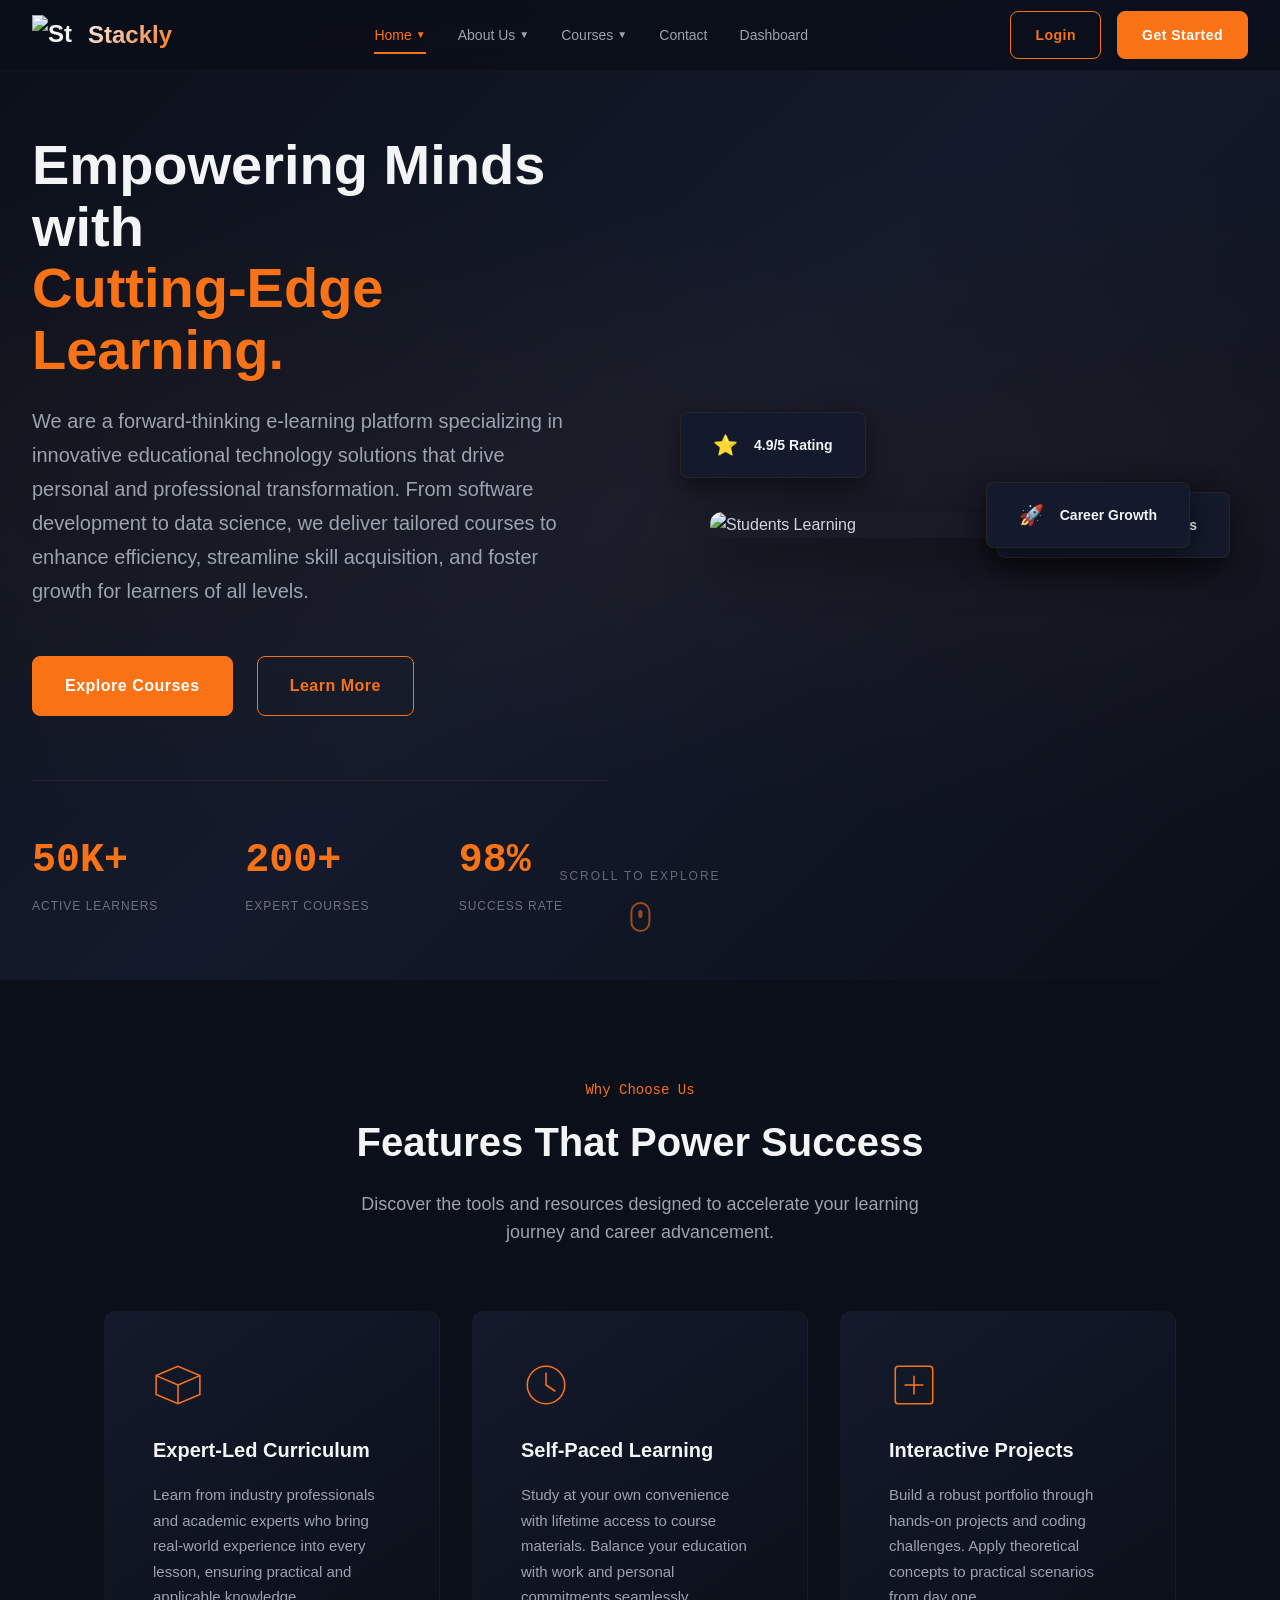
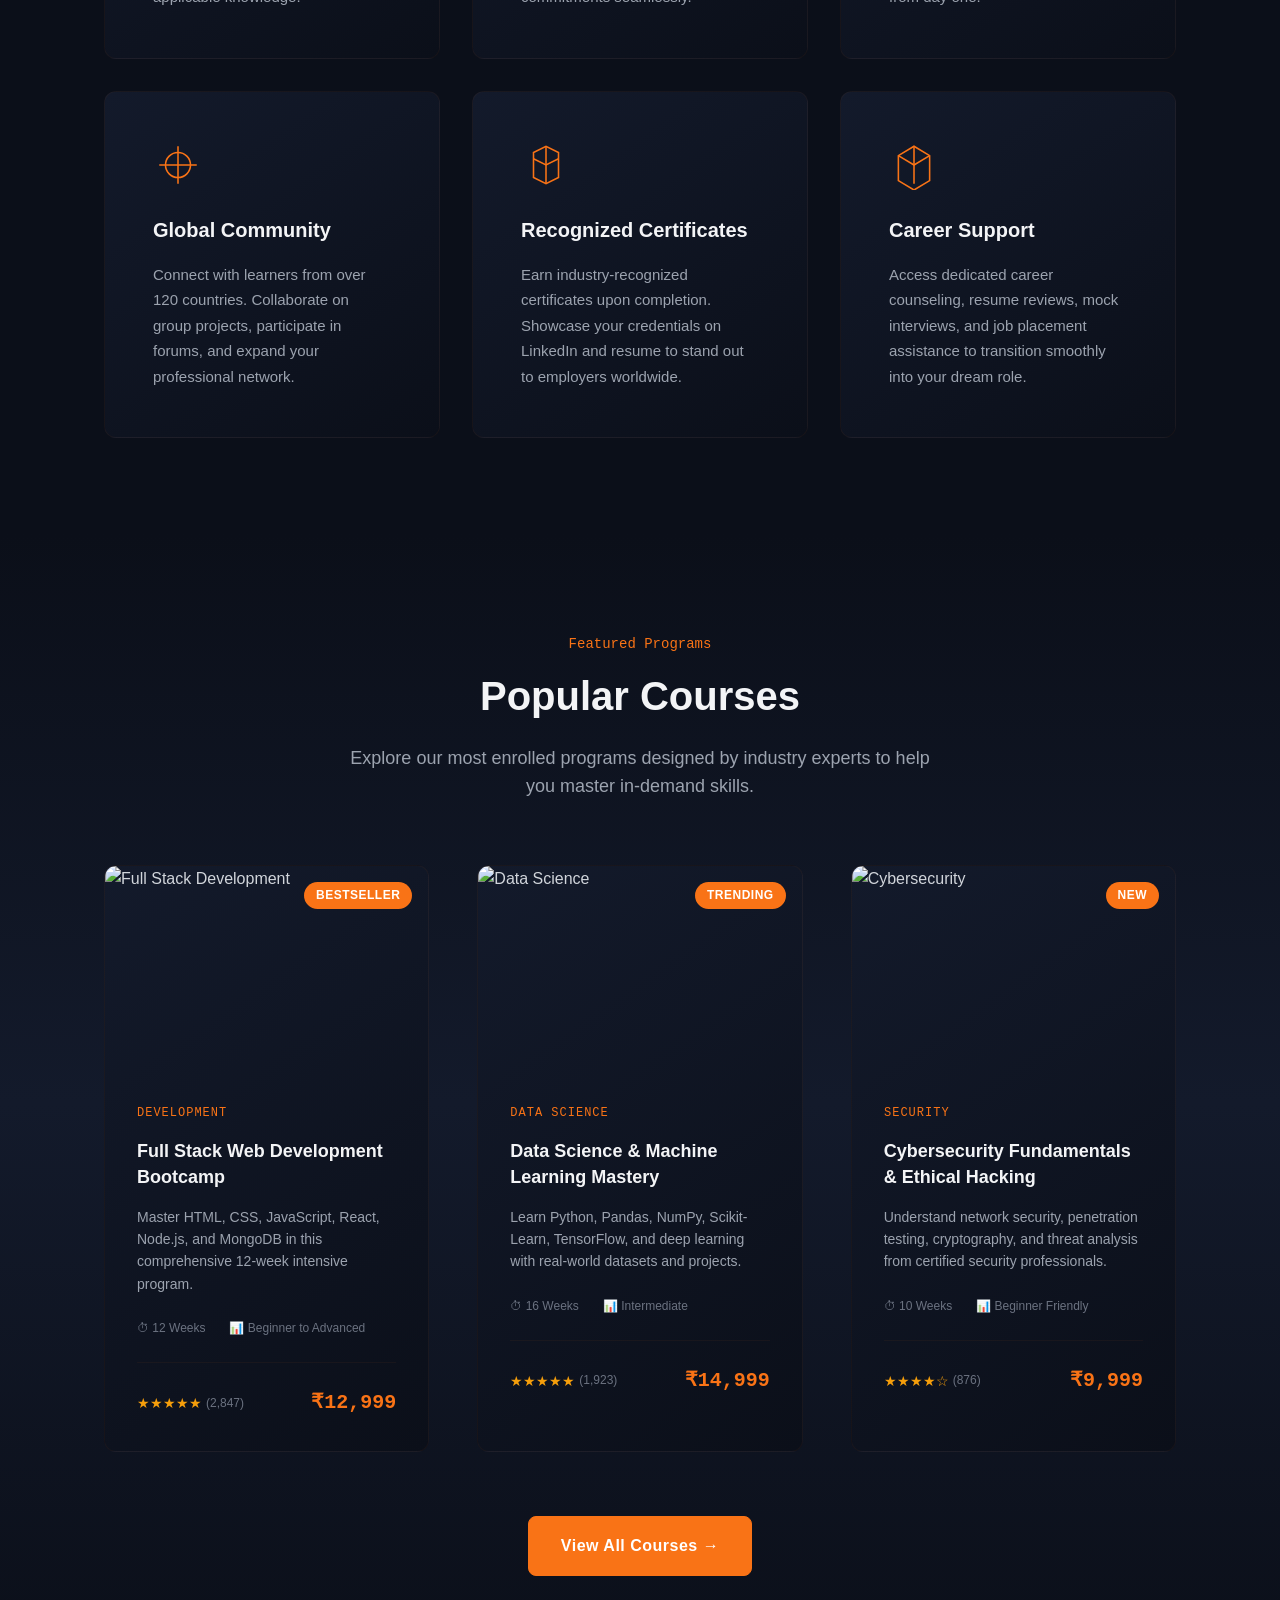
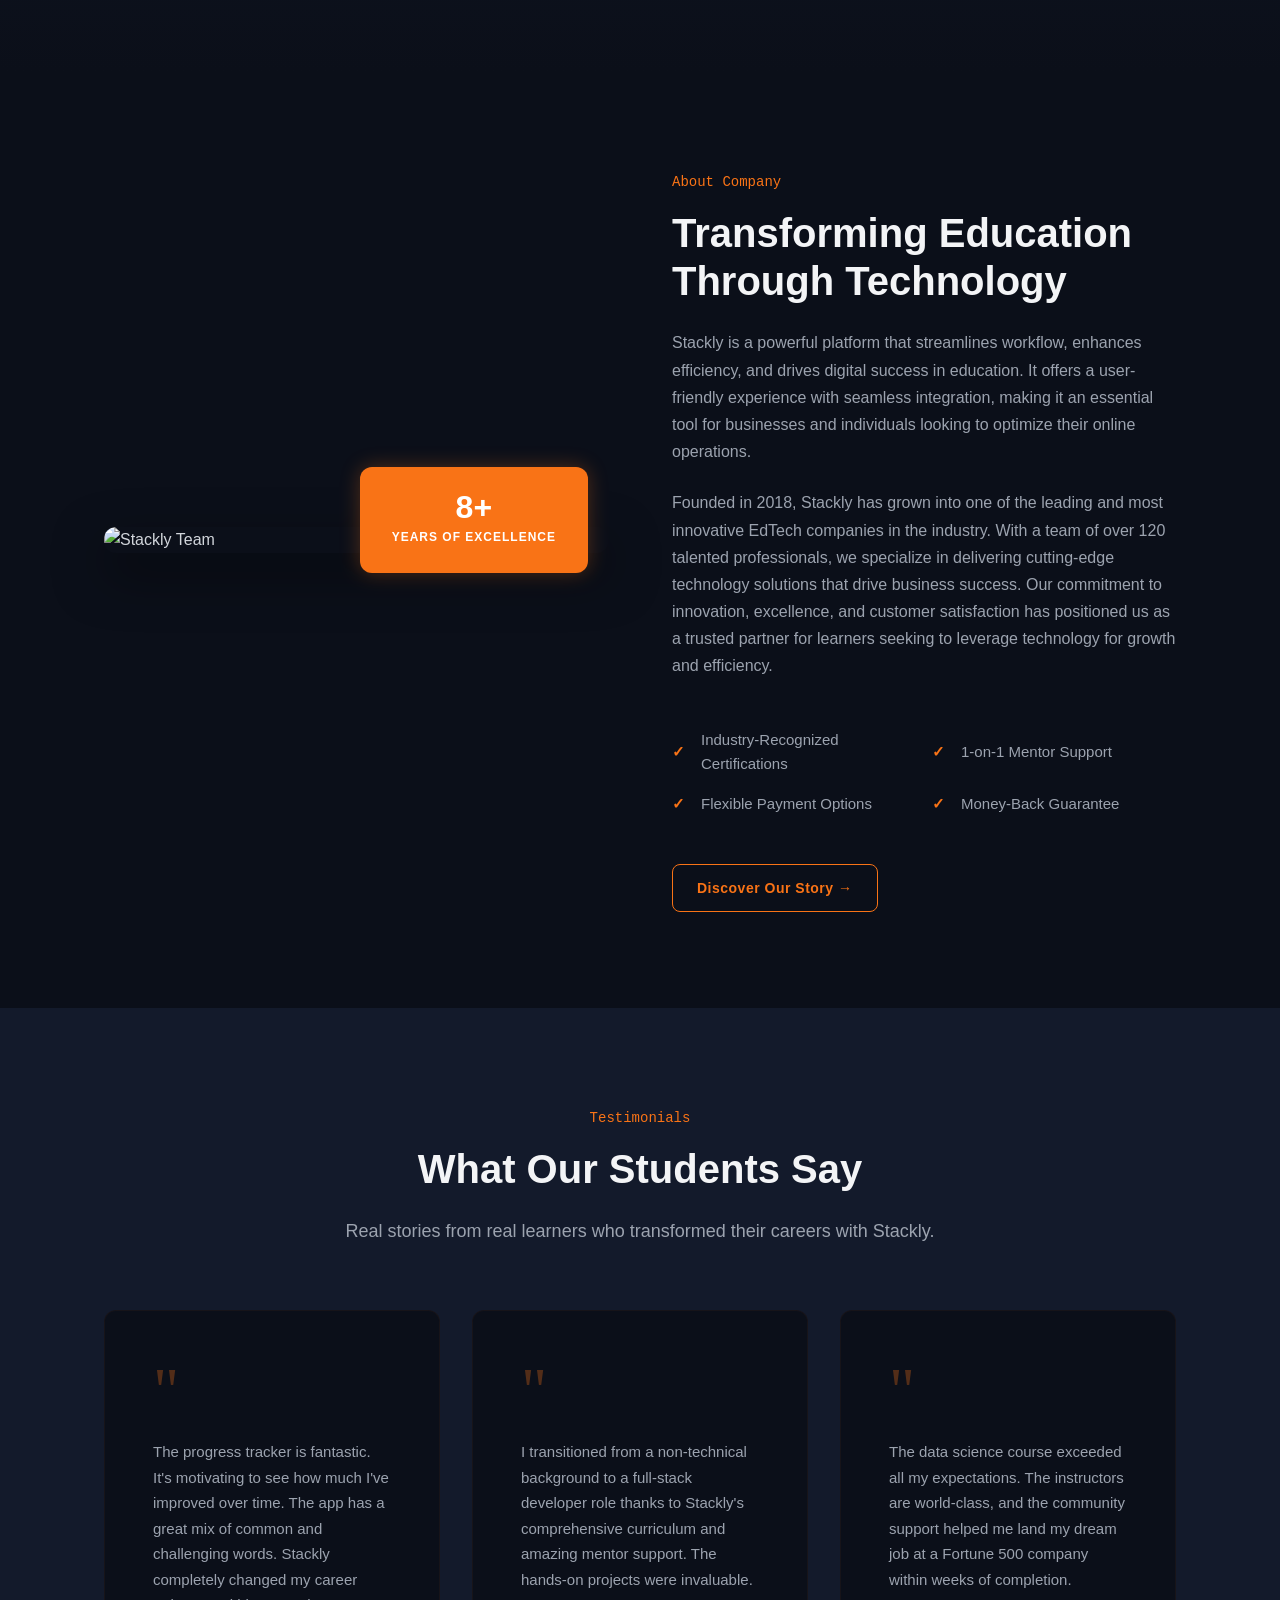
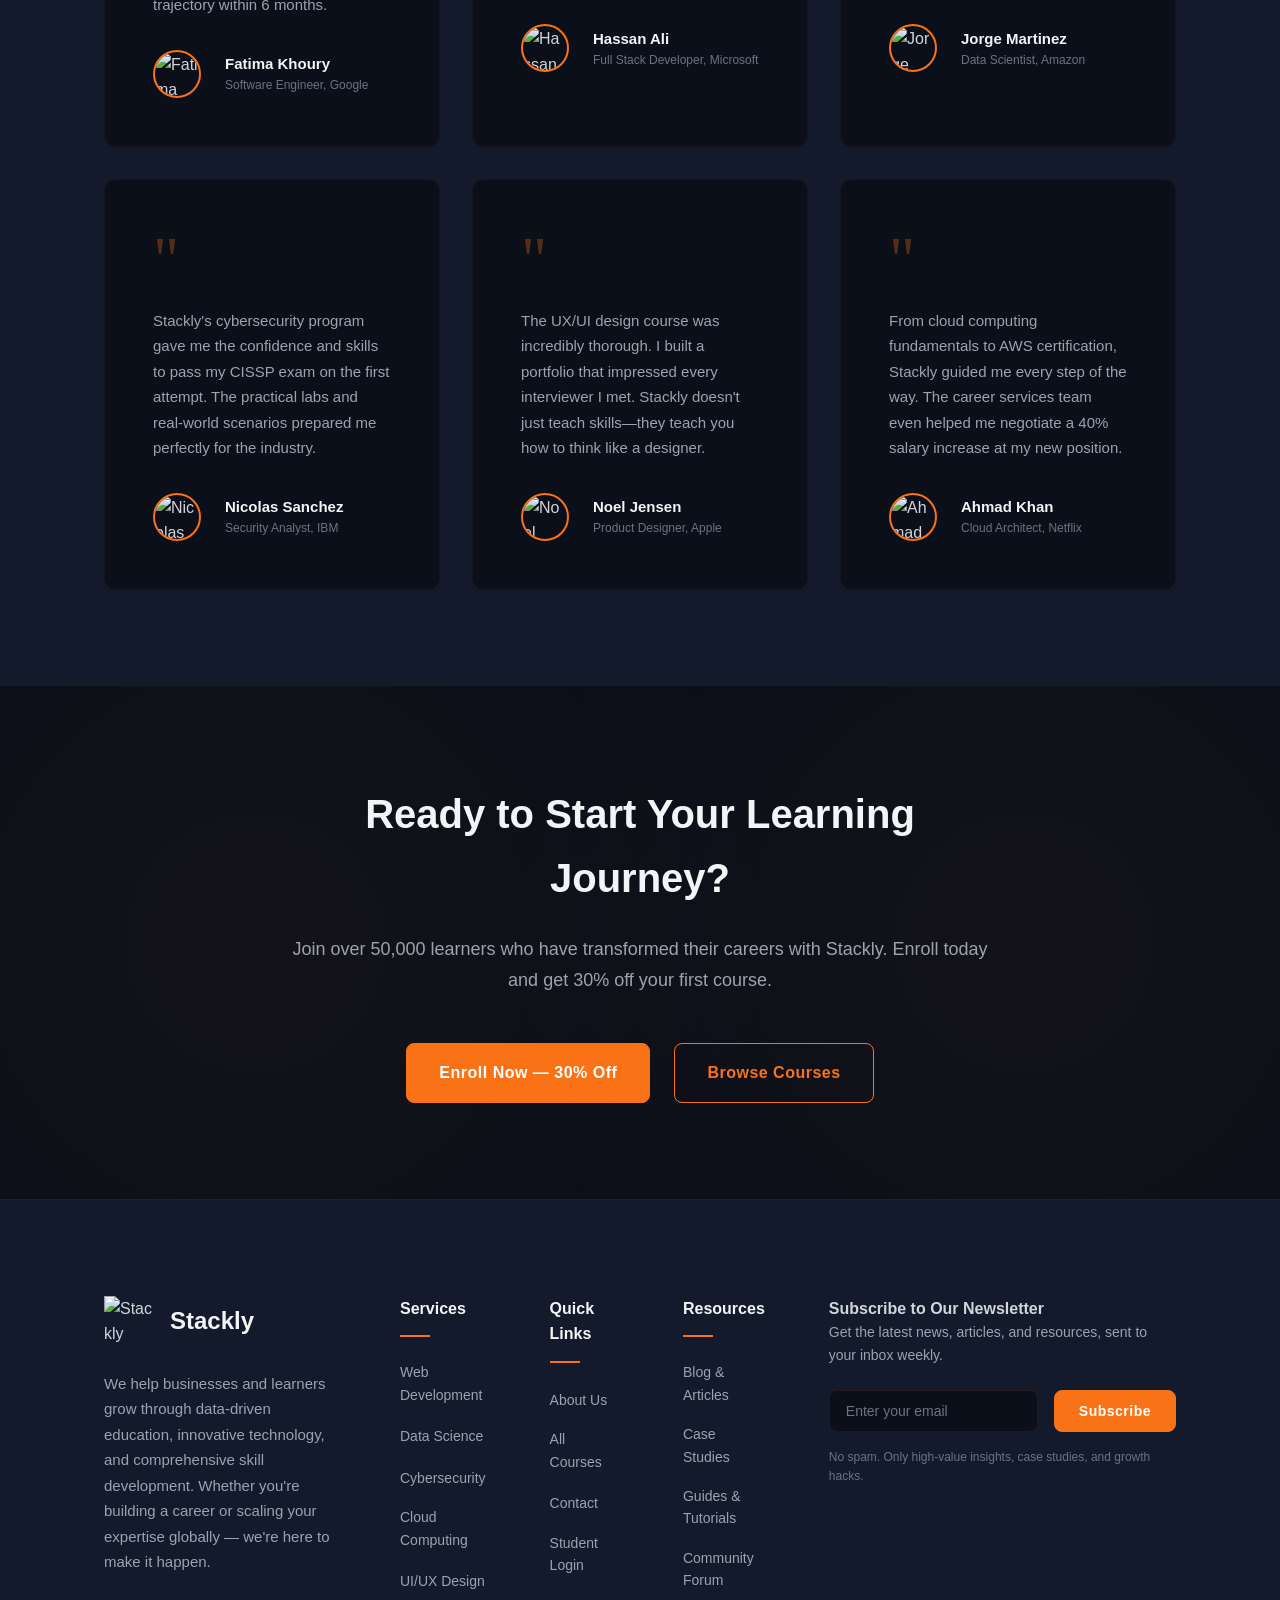
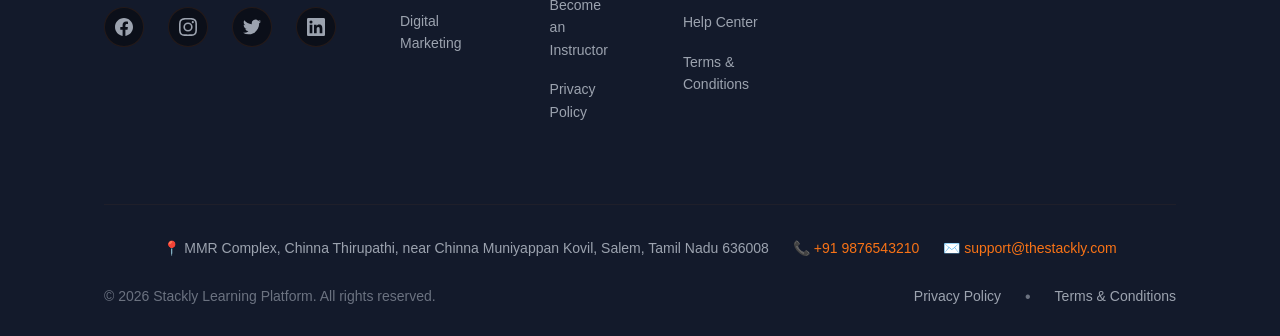
==== index.html @ 7b4e9d00 "Add files via upload" ====
<!DOCTYPE html>
<html lang="en">
<head>
    <meta charset="UTF-8">
    <meta name="viewport" content="width=device-width, initial-scale=1.0">
    <title>Stackly - Empowering Your Learning Journey</title>
    <link rel="stylesheet" href="style.css">
</head>
<body>
    <!-- Stage Loader -->
    <div id="stage-loader" class="stage-loader">
        <div class="loader-content">
            <img src="https://cdn-icons-png.flaticon.com/512/1005/1005141.png" alt="Stackly Logo" class="loader-logo" width="100">
            <div class="loader-spinner">
                <svg viewBox="0 0 100 100" class="spinner-svg">
                    <circle cx="50" cy="50" r="40" class="spinner-track"></circle>
                    <circle cx="50" cy="50" r="40" class="spinner-active"></circle>
                </svg>
            </div>
            <p class="loader-text">Initializing System Protocols...</p>
        </div>
    </div>

    <!-- Header / Navbar -->
    <header class="main-header">
        <nav class="navbar">
            <div class="nav-brand">
                <a href="index.html" class="logo-link">
                    <img src="https://cdn-icons-png.flaticon.com/512/1005/1005141.png" alt="Stackly" class="brand-logo" width="40" height="40">
                    <span class="brand-name">Stackly</span>
                </a>
            </div>
            
            <ul class="nav-menu">
                <li class="nav-item has-dropdown">
                    <a href="index.html" class="nav-link active">Home <span class="dropdown-indicator">▼</span></a>
                    <ul class="dropdown-menu">
                        <li><a href="index.html#hero">Hero Section</a></li>
                        <li><a href="index.html#features">Features</a></li>
                        <li><a href="index.html#courses">Popular Courses</a></li>
                        <li><a href="index.html#testimonials">Testimonials</a></li>
                    </ul>
                </li>
                <li class="nav-item has-dropdown">
                    <a href="about.html" class="nav-link">About Us <span class="dropdown-indicator">▼</span></a>
                    <ul class="dropdown-menu">
                        <li><a href="about.html#mission">Our Mission</a></li>
                        <li><a href="about.html#timeline">Growth Timeline</a></li>
                        <li><a href="about.html#team">Our Team</a></li>
                    </ul>
                </li>
                <li class="nav-item has-dropdown">
                    <a href="courses.html" class="nav-link">Courses <span class="dropdown-indicator">▼</span></a>
                    <ul class="dropdown-menu">
                        <li><a href="courses.html#catalog">All Courses</a></li>
                        <li><a href="courses.html#pricing">Pricing</a></li>
                        <li><a href="courses.html#categories">Categories</a></li>
                    </ul>
                </li>
                <li class="nav-item"><a href="contact.html" class="nav-link">Contact</a></li>
                <li class="nav-item"><a href="dashboard.html" class="nav-link">Dashboard</a></li>
            </ul>

            <div class="nav-actions">
                <a href="login.html" class="btn btn-outline">Login</a>
                <a href="signup.html" class="btn btn-primary">Get Started</a>
            </div>

            <button class="hamburger-btn" aria-label="Open Menu">
                <span class="hamburger-line"></span>
                <span class="hamburger-line"></span>
                <span class="hamburger-line"></span>
            </button>
        </nav>

        <!-- Mobile Menu Overlay -->
        <div class="mobile-menu-overlay">
            <div class="mobile-menu-header">
                <a href="index.html" class="mobile-logo-link">
                    <img src="https://cdn-icons-png.flaticon.com/512/1005/1005141.png" alt="Stackly" width="40">
                    <span>Stackly</span>
                </a>
                <button class="mobile-close-btn" aria-label="Close Menu">✕</button>
            </div>
            <div class="mobile-menu-content">
                <ul class="mobile-nav-list">
                    <li><a href="index.html">Home</a></li>
                    <li><a href="about.html">About Us</a></li>
                    <li><a href="courses.html">Courses</a></li>
                    <li><a href="contact.html">Contact</a></li>
                    <li><a href="dashboard.html">Dashboard</a></li>
                    <li><a href="login.html">Login</a></li>
                    <li><a href="signup.html" class="btn btn-primary mobile-cta">Get Started Now →</a></li>
                </ul>
                <div class="mobile-contact-info">
                    <h4>Contact Info</h4>
                    <p><a href="tel:+919876543210">📞 +91 9876543210</a></p>
                    <p>📧 support@thestackly.com</p>
                    <p>📍 Stackly, Salem</p>
                </div>
            </div>
        </div>
    </header>

    <!-- Hero Section -->
    <section id="hero" class="hero-section">
        <div class="hero-bg-layer layer-1"></div>
        <div class="hero-bg-layer layer-2"></div>
        <div class="hero-particles" id="hero-particles"></div>
        
        <div class="hero-content">
            <div class="hero-text">
                <h1 class="hero-title">
                    <span class="title-line">Empowering Minds with</span>
                    <span class="title-line accent">Cutting-Edge Learning.</span>
                </h1>
                <p class="hero-description">
                    We are a forward-thinking e-learning platform specializing in innovative educational technology solutions that drive personal and professional transformation. From software development to data science, we deliver tailored courses to enhance efficiency, streamline skill acquisition, and foster growth for learners of all levels.
                </p>
                <div class="hero-cta-group">
                    <a href="courses.html" class="btn btn-primary btn-large">Explore Courses</a>
                    <a href="about.html" class="btn btn-outline btn-large">Learn More</a>
                </div>
                <div class="hero-stats">
                    <div class="stat-item">
                        <span class="stat-number">50K+</span>
                        <span class="stat-label">Active Learners</span>
                    </div>
                    <div class="stat-item">
                        <span class="stat-number">200+</span>
                        <span class="stat-label">Expert Courses</span>
                    </div>
                    <div class="stat-item">
                        <span class="stat-number">98%</span>
                        <span class="stat-label">Success Rate</span>
                    </div>
                </div>
            </div>
            <div class="hero-visual">
                <div class="hero-image-container" id="hero-tilt">
                    <img src="https://images.unsplash.com/photo-1522202176988-66273c2fd55f?ixlib=rb-4.0.3&auto=format&fit=crop&w=800&q=80" alt="Students Learning" class="hero-main-image" loading="lazy">
                    <div class="floating-card card-1">
                        <span class="card-icon">🎓</span>
                        <span class="card-text">Certified Programs</span>
                    </div>
                    <div class="floating-card card-2">
                        <span class="card-icon">⭐</span>
                        <span class="card-text">4.9/5 Rating</span>
                    </div>
                    <div class="floating-card card-3">
                        <span class="card-icon">🚀</span>
                        <span class="card-text">Career Growth</span>
                    </div>
                </div>
            </div>
        </div>
        <div class="hero-scroll-indicator">
            <span class="scroll-text">Scroll to explore</span>
            <div class="scroll-arrow"></div>
        </div>
    </section>

    <!-- Features Section -->
    <section id="features" class="features-section section-reveal">
        <div class="container">
            <div class="section-header">
                <span class="section-tag">Why Choose Us</span>
                <h2 class="section-title">Features That Power Success</h2>
                <p class="section-subtitle">Discover the tools and resources designed to accelerate your learning journey and career advancement.</p>
            </div>
            
            <div class="features-grid">
                <div class="feature-card" data-tilt>
                    <div class="feature-icon">
                        <svg viewBox="0 0 64 64" fill="none" stroke="currentColor" stroke-width="2">
                            <path d="M32 8L4 20v24l28 12 28-12V20L32 8z"/>
                            <path d="M32 32v24"/>
                            <path d="M32 32L4 20"/>
                            <path d="M32 32l28-12"/>
                        </svg>
                    </div>
                    <h3 class="feature-title">Expert-Led Curriculum</h3>
                    <p class="feature-desc">Learn from industry professionals and academic experts who bring real-world experience into every lesson, ensuring practical and applicable knowledge.</p>
                </div>
                
                <div class="feature-card" data-tilt>
                    <div class="feature-icon">
                        <svg viewBox="0 0 64 64" fill="none" stroke="currentColor" stroke-width="2">
                            <circle cx="32" cy="32" r="24"/>
                            <path d="M32 16v16l12 8"/>
                        </svg>
                    </div>
                    <h3 class="feature-title">Self-Paced Learning</h3>
                    <p class="feature-desc">Study at your own convenience with lifetime access to course materials. Balance your education with work and personal commitments seamlessly.</p>
                </div>
                
                <div class="feature-card" data-tilt>
                    <div class="feature-icon">
                        <svg viewBox="0 0 64 64" fill="none" stroke="currentColor" stroke-width="2">
                            <rect x="8" y="8" width="48" height="48" rx="4"/>
                            <path d="M20 32h24"/>
                            <path d="M32 20v24"/>
                        </svg>
                    </div>
                    <h3 class="feature-title">Interactive Projects</h3>
                    <p class="feature-desc">Build a robust portfolio through hands-on projects and coding challenges. Apply theoretical concepts to practical scenarios from day one.</p>
                </div>
                
                <div class="feature-card" data-tilt>
                    <div class="feature-icon">
                        <svg viewBox="0 0 64 64" fill="none" stroke="currentColor" stroke-width="2">
                            <path d="M32 8v48M8 32h48"/>
                            <circle cx="32" cy="32" r="16"/>
                        </svg>
                    </div>
                    <h3 class="feature-title">Global Community</h3>
                    <p class="feature-desc">Connect with learners from over 120 countries. Collaborate on group projects, participate in forums, and expand your professional network.</p>
                </div>
                
                <div class="feature-card" data-tilt>
                    <div class="feature-icon">
                        <svg viewBox="0 0 64 64" fill="none" stroke="currentColor" stroke-width="2">
                            <path d="M16 48V16l16-8 16 8v32l-16 8z"/>
                            <path d="M32 8v48"/>
                            <path d="M16 24l16 8 16-8"/>
                        </svg>
                    </div>
                    <h3 class="feature-title">Recognized Certificates</h3>
                    <p class="feature-desc">Earn industry-recognized certificates upon completion. Showcase your credentials on LinkedIn and resume to stand out to employers worldwide.</p>
                </div>
                
                <div class="feature-card" data-tilt>
                    <div class="feature-icon">
                        <svg viewBox="0 0 64 64" fill="none" stroke="currentColor" stroke-width="2">
                            <path d="M12 52V20l20-12 20 12v32l-20 12z"/>
                            <path d="M32 8v48"/>
                            <path d="M12 20l20 12 20-12"/>
                        </svg>
                    </div>
                    <h3 class="feature-title">Career Support</h3>
                    <p class="feature-desc">Access dedicated career counseling, resume reviews, mock interviews, and job placement assistance to transition smoothly into your dream role.</p>
                </div>
            </div>
        </div>
    </section>

    <!-- Popular Courses Section -->
    <section id="courses" class="courses-preview-section section-reveal">
        <div class="container">
            <div class="section-header">
                <span class="section-tag">Featured Programs</span>
                <h2 class="section-title">Popular Courses</h2>
                <p class="section-subtitle">Explore our most enrolled programs designed by industry experts to help you master in-demand skills.</p>
            </div>
            
            <div class="courses-preview-grid">
                <article class="course-preview-card">
                    <div class="course-image-wrap">
                        <img src="https://images.unsplash.com/photo-1461749280684-dccba630e2f6?ixlib=rb-4.0.3&auto=format&fit=crop&w=600&q=80" alt="Full Stack Development" class="course-thumb" loading="lazy">
                        <span class="course-badge">Bestseller</span>
                    </div>
                    <div class="course-content">
                        <span class="course-category">Development</span>
                        <h3 class="course-title">Full Stack Web Development Bootcamp</h3>
                        <p class="course-desc">Master HTML, CSS, JavaScript, React, Node.js, and MongoDB in this comprehensive 12-week intensive program.</p>
                        <div class="course-meta">
                            <span class="course-duration">⏱ 12 Weeks</span>
                            <span class="course-level">📊 Beginner to Advanced</span>
                        </div>
                        <div class="course-footer">
                            <div class="course-rating">
                                <span class="stars">★★★★★</span>
                                <span class="rating-count">(2,847)</span>
                            </div>
                            <span class="course-price">₹12,999</span>
                        </div>
                    </div>
                </article>
                
                <article class="course-preview-card">
                    <div class="course-image-wrap">
                        <img src="https://images.unsplash.com/photo-1551288049-bebda4e38f71?ixlib=rb-4.0.3&auto=format&fit=crop&w=600&q=80" alt="Data Science" class="course-thumb" loading="lazy">
                        <span class="course-badge">Trending</span>
                    </div>
                    <div class="course-content">
                        <span class="course-category">Data Science</span>
                        <h3 class="course-title">Data Science & Machine Learning Mastery</h3>
                        <p class="course-desc">Learn Python, Pandas, NumPy, Scikit-Learn, TensorFlow, and deep learning with real-world datasets and projects.</p>
                        <div class="course-meta">
                            <span class="course-duration">⏱ 16 Weeks</span>
                            <span class="course-level">📊 Intermediate</span>
                        </div>
                        <div class="course-footer">
                            <div class="course-rating">
                                <span class="stars">★★★★★</span>
                                <span class="rating-count">(1,923)</span>
                            </div>
                            <span class="course-price">₹14,999</span>
                        </div>
                    </div>
                </article>
                
                <article class="course-preview-card">
                    <div class="course-image-wrap">
                        <img src="https://images.unsplash.com/photo-1550751827-4bd374c3f58b?ixlib=rb-4.0.3&auto=format&fit=crop&w=600&q=80" alt="Cybersecurity" class="course-thumb" loading="lazy">
                        <span class="course-badge">New</span>
                    </div>
                    <div class="course-content">
                        <span class="course-category">Security</span>
                        <h3 class="course-title">Cybersecurity Fundamentals & Ethical Hacking</h3>
                        <p class="course-desc">Understand network security, penetration testing, cryptography, and threat analysis from certified security professionals.</p>
                        <div class="course-meta">
                            <span class="course-duration">⏱ 10 Weeks</span>
                            <span class="course-level">📊 Beginner Friendly</span>
                        </div>
                        <div class="course-footer">
                            <div class="course-rating">
                                <span class="stars">★★★★☆</span>
                                <span class="rating-count">(876)</span>
                            </div>
                            <span class="course-price">₹9,999</span>
                        </div>
                    </div>
                </article>
            </div>
            
            <div class="section-cta">
                <a href="courses.html" class="btn btn-primary btn-large">View All Courses →</a>
            </div>
        </div>
    </section>

    <!-- About Preview Section -->
    <section id="about-preview" class="about-preview-section section-reveal">
        <div class="container">
            <div class="about-preview-grid">
                <div class="about-preview-image">
                    <img src="https://images.unsplash.com/photo-1522071820081-009f0129c71c?ixlib=rb-4.0.3&auto=format&fit=crop&w=800&q=80" alt="Stackly Team" class="about-img" loading="lazy">
                    <div class="experience-badge">
                        <span class="exp-number">8+</span>
                        <span class="exp-text">Years of Excellence</span>
                    </div>
                </div>
                <div class="about-preview-content">
                    <span class="section-tag">About Company</span>
                    <h2 class="section-title">Transforming Education Through Technology</h2>
                    <p class="about-text">
                        Stackly is a powerful platform that streamlines workflow, enhances efficiency, and drives digital success in education. It offers a user-friendly experience with seamless integration, making it an essential tool for businesses and individuals looking to optimize their online operations.
                    </p>
                    <p class="about-text">
                        Founded in 2018, Stackly has grown into one of the leading and most innovative EdTech companies in the industry. With a team of over 120 talented professionals, we specialize in delivering cutting-edge technology solutions that drive business success. Our commitment to innovation, excellence, and customer satisfaction has positioned us as a trusted partner for learners seeking to leverage technology for growth and efficiency.
                    </p>
                    <div class="about-highlights">
                        <div class="highlight-item">
                            <span class="highlight-icon">✓</span>
                            <span>Industry-Recognized Certifications</span>
                        </div>
                        <div class="highlight-item">
                            <span class="highlight-icon">✓</span>
                            <span>1-on-1 Mentor Support</span>
                        </div>
                        <div class="highlight-item">
                            <span class="highlight-icon">✓</span>
                            <span>Flexible Payment Options</span>
                        </div>
                        <div class="highlight-item">
                            <span class="highlight-icon">✓</span>
                            <span>Money-Back Guarantee</span>
                        </div>
                    </div>
                    <a href="about.html" class="btn btn-outline">Discover Our Story →</a>
                </div>
            </div>
        </div>
    </section>

    <!-- Testimonials Section -->
    <section id="testimonials" class="testimonials-section section-reveal">
        <div class="container">
            <div class="section-header">
                <span class="section-tag">Testimonials</span>
                <h2 class="section-title">What Our Students Say</h2>
                <p class="section-subtitle">Real stories from real learners who transformed their careers with Stackly.</p>
            </div>
            
            <div class="testimonials-grid">
                <article class="testimonial-card">
                    <div class="testimonial-quote">"</div>
                    <p class="testimonial-text">The progress tracker is fantastic. It's motivating to see how much I've improved over time. The app has a great mix of common and challenging words. Stackly completely changed my career trajectory within 6 months.</p>
                    <div class="testimonial-author">
                        <img src="https://images.unsplash.com/photo-1494790108377-be9c29b29330?ixlib=rb-4.0.3&auto=format&fit=crop&w=100&q=80" alt="Fatima Khoury" class="author-avatar" loading="lazy">
                        <div class="author-info">
                            <h4 class="author-name">Fatima Khoury</h4>
                            <span class="author-role">Software Engineer, Google</span>
                        </div>
                    </div>
                </article>
                
                <article class="testimonial-card">
                    <div class="testimonial-quote">"</div>
                    <p class="testimonial-text">I transitioned from a non-technical background to a full-stack developer role thanks to Stackly's comprehensive curriculum and amazing mentor support. The hands-on projects were invaluable.</p>
                    <div class="testimonial-author">
                        <img src="https://images.unsplash.com/photo-1507003211169-0a1dd7228f2d?ixlib=rb-4.0.3&auto=format&fit=crop&w=100&q=80" alt="Hassan Ali" class="author-avatar" loading="lazy">
                        <div class="author-info">
                            <h4 class="author-name">Hassan Ali</h4>
                            <span class="author-role">Full Stack Developer, Microsoft</span>
                        </div>
                    </div>
                </article>
                
                <article class="testimonial-card">
                    <div class="testimonial-quote">"</div>
                    <p class="testimonial-text">The data science course exceeded all my expectations. The instructors are world-class, and the community support helped me land my dream job at a Fortune 500 company within weeks of completion.</p>
                    <div class="testimonial-author">
                        <img src="https://images.unsplash.com/photo-1500648767791-00dcc994a43e?ixlib=rb-4.0.3&auto=format&fit=crop&w=100&q=80" alt="Jorge Martinez" class="author-avatar" loading="lazy">
                        <div class="author-info">
                            <h4 class="author-name">Jorge Martinez</h4>
                            <span class="author-role">Data Scientist, Amazon</span>
                        </div>
                    </div>
                </article>
                
                <article class="testimonial-card">
                    <div class="testimonial-quote">"</div>
                    <p class="testimonial-text">Stackly's cybersecurity program gave me the confidence and skills to pass my CISSP exam on the first attempt. The practical labs and real-world scenarios prepared me perfectly for the industry.</p>
                    <div class="testimonial-author">
                        <img src="https://images.unsplash.com/photo-1438761681033-6461ffad8d80?ixlib=rb-4.0.3&auto=format&fit=crop&w=100&q=80" alt="Nicolas Sanchez" class="author-avatar" loading="lazy">
                        <div class="author-info">
                            <h4 class="author-name">Nicolas Sanchez</h4>
                            <span class="author-role">Security Analyst, IBM</span>
                        </div>
                    </div>
                </article>
                
                <article class="testimonial-card">
                    <div class="testimonial-quote">"</div>
                    <p class="testimonial-text">The UX/UI design course was incredibly thorough. I built a portfolio that impressed every interviewer I met. Stackly doesn't just teach skills—they teach you how to think like a designer.</p>
                    <div class="testimonial-author">
                        <img src="https://images.unsplash.com/photo-1472099645785-5658abf4ff4e?ixlib=rb-4.0.3&auto=format&fit=crop&w=100&q=80" alt="Noel Jensen" class="author-avatar" loading="lazy">
                        <div class="author-info">
                            <h4 class="author-name">Noel Jensen</h4>
                            <span class="author-role">Product Designer, Apple</span>
                        </div>
                    </div>
                </article>
                
                <article class="testimonial-card">
                    <div class="testimonial-quote">"</div>
                    <p class="testimonial-text">From cloud computing fundamentals to AWS certification, Stackly guided me every step of the way. The career services team even helped me negotiate a 40% salary increase at my new position.</p>
                    <div class="testimonial-author">
                        <img src="https://images.unsplash.com/photo-1506794778202-cad84cf45f1d?ixlib=rb-4.0.3&auto=format&fit=crop&w=100&q=80" alt="Ahmad Khan" class="author-avatar" loading="lazy">
                        <div class="author-info">
                            <h4 class="author-name">Ahmad Khan</h4>
                            <span class="author-role">Cloud Architect, Netflix</span>
                        </div>
                    </div>
                </article>
            </div>
        </div>
    </section>

    <!-- CTA Section -->
    <section class="cta-section section-reveal">
        <div class="cta-bg-pattern"></div>
        <div class="container">
            <div class="cta-content">
                <h2 class="cta-title">Ready to Start Your Learning Journey?</h2>
                <p class="cta-desc">Join over 50,000 learners who have transformed their careers with Stackly. Enroll today and get 30% off your first course.</p>
                <div class="cta-buttons">
                    <a href="signup.html" class="btn btn-primary btn-large">Enroll Now — 30% Off</a>
                    <a href="courses.html" class="btn btn-outline btn-large">Browse Courses</a>
                </div>
            </div>
        </div>
    </section>

    <!-- Footer -->
    <footer class="main-footer">
        <div class="container">
            <div class="footer-grid">
                <div class="footer-brand">
                    <a href="index.html" class="footer-logo-link">
                        <img src="https://cdn-icons-png.flaticon.com/512/1005/1005141.png" alt="Stackly" width="50" class="footer-logo">
                        <span class="footer-brand-name">Stackly</span>
                    </a>
                    <p class="footer-desc">We help businesses and learners grow through data-driven education, innovative technology, and comprehensive skill development. Whether you're building a career or scaling your expertise globally — we're here to make it happen.</p>
                    <div class="footer-social">
                        <a href="https://facebook.com/stackly" class="social-icon" aria-label="Facebook">
                            <svg viewBox="0 0 24 24" fill="currentColor"><path d="M24 12.073c0-6.627-5.373-12-12-12s-12 5.373-12 12c0 5.99 4.388 10.954 10.125 11.854v-8.385H7.078v-3.47h3.047V9.43c0-3.007 1.792-4.669 4.533-4.669 1.312 0 2.686.235 2.686.235v2.953H15.83c-1.491 0-1.956.925-1.956 1.874v2.25h3.328l-.532 3.47h-2.796v8.385C19.612 23.027 24 18.062 24 12.073z"/></svg>
                        </a>
                        <a href="https://instagram.com/stackly" class="social-icon" aria-label="Instagram">
                            <svg viewBox="0 0 24 24" fill="currentColor"><path d="M12 2.163c3.204 0 3.584.012 4.85.07 3.252.148 4.771 1.691 4.919 4.919.058 1.265.069 1.645.069 4.849 0 3.205-.012 3.584-.069 4.849-.149 3.225-1.664 4.771-4.919 4.919-1.266.058-1.644.07-4.85.07-3.204 0-3.584-.012-4.849-.07-3.26-.149-4.771-1.699-4.919-4.92-.058-1.265-.07-1.644-.07-4.849 0-3.204.013-3.583.07-4.849.149-3.227 1.664-4.771 4.919-4.919 1.266-.057 1.645-.069 4.849-.069zM12 0C8.741 0 8.333.014 7.053.072 2.695.272.273 2.69.073 7.052.014 8.333 0 8.741 0 12c0 3.259.014 3.668.072 4.948.2 4.358 2.618 6.78 6.98 6.98C8.333 23.986 8.741 24 12 24c3.259 0 3.668-.014 4.948-.072 4.354-.2 6.782-2.618 6.979-6.98.059-1.28.073-1.689.073-4.948 0-3.259-.014-3.667-.072-4.947-.196-4.354-2.617-6.78-6.979-6.98C15.668.014 15.259 0 12 0zm0 5.838a6.162 6.162 0 100 12.324 6.162 6.162 0 000-12.324zM12 16a4 4 0 110-8 4 4 0 010 8zm6.406-11.845a1.44 1.44 0 100 2.881 1.44 1.44 0 000-2.881z"/></svg>
                        </a>
                        <a href="https://twitter.com/stackly" class="social-icon" aria-label="Twitter">
                            <svg viewBox="0 0 24 24" fill="currentColor"><path d="M23.953 4.57a10 10 0 01-2.825.775 4.958 4.958 0 002.163-2.723c-.951.555-2.005.959-3.127 1.184a4.92 4.92 0 00-8.384 4.482C7.69 8.095 4.067 6.13 1.64 3.162a4.822 4.822 0 00-.666 2.475c0 1.71.87 3.213 2.188 4.096a4.904 4.904 0 01-2.228-.616v.06a4.923 4.923 0 003.946 4.827 4.996 4.996 0 01-2.212.085 4.936 4.936 0 004.604 3.417 9.867 9.867 0 01-6.102 2.105c-.39 0-.779-.023-1.17-.067a13.995 13.995 0 007.557 2.209c9.053 0 13.998-7.496 13.998-13.985 0-.21 0-.42-.015-.63A9.935 9.935 0 0024 4.59z"/></svg>
                        </a>
                        <a href="https://linkedin.com/company/stackly" class="social-icon" aria-label="LinkedIn">
                            <svg viewBox="0 0 24 24" fill="currentColor"><path d="M20.447 20.452h-3.554v-5.569c0-1.328-.027-3.037-1.852-3.037-1.853 0-2.136 1.445-2.136 2.939v5.667H9.351V9h3.414v1.561h.046c.477-.9 1.637-1.85 3.37-1.85 3.601 0 4.267 2.37 4.267 5.455v6.286zM5.337 7.433a2.062 2.062 0 01-2.063-2.065 2.064 2.064 0 112.063 2.065zm1.782 13.019H3.555V9h3.564v11.452zM22.225 0H1.771C.792 0 0 .774 0 1.729v20.542C0 23.227.792 24 1.771 24h20.451C23.2 24 24 23.227 24 22.271V1.729C24 .774 23.2 0 22.222 0h.003z"/></svg>
                        </a>
                    </div>
                </div>
                
                <div class="footer-links-col">
                    <h4 class="footer-col-title">Services</h4>
                    <ul class="footer-links">
                        <li><a href="courses.html">Web Development</a></li>
                        <li><a href="courses.html">Data Science</a></li>
                        <li><a href="courses.html">Cybersecurity</a></li>
                        <li><a href="courses.html">Cloud Computing</a></li>
                        <li><a href="courses.html">UI/UX Design</a></li>
                        <li><a href="courses.html">Digital Marketing</a></li>
                    </ul>
                </div>
                
                <div class="footer-links-col">
                    <h4 class="footer-col-title">Quick Links</h4>
                    <ul class="footer-links">
                        <li><a href="about.html">About Us</a></li>
                        <li><a href="courses.html">All Courses</a></li>
                        <li><a href="contact.html">Contact</a></li>
                        <li><a href="login.html">Student Login</a></li>
                        <li><a href="signup.html">Become an Instructor</a></li>
                        <li><a href="#">Privacy Policy</a></li>
                    </ul>
                </div>
                
                <div class="footer-links-col">
                    <h4 class="footer-col-title">Resources</h4>
                    <ul class="footer-links">
                        <li><a href="#">Blog & Articles</a></li>
                        <li><a href="#">Case Studies</a></li>
                        <li><a href="#">Guides & Tutorials</a></li>
                        <li><a href="#">Community Forum</a></li>
                        <li><a href="#">Help Center</a></li>
                        <li><a href="#">Terms & Conditions</a></li>
                    </ul>
                </div>
                
                <div class="footer-newsletter">
                    <h4 class="footer-col-title">Subscribe to Our Newsletter</h4>
                    <p class="newsletter-desc">Get the latest news, articles, and resources, sent to your inbox weekly.</p>
                    <form class="newsletter-form" onsubmit="event.preventDefault();">
                        <input type="email" class="newsletter-input" placeholder="Enter your email" required>
                        <button type="submit" class="btn btn-primary newsletter-btn">Subscribe</button>
                    </form>
                    <p class="newsletter-note">No spam. Only high-value insights, case studies, and growth hacks.</p>
                </div>
            </div>
            
            <div class="footer-bottom">
                <div class="footer-contact-bar">
                    <span>📍 MMR Complex, Chinna Thirupathi, near Chinna Muniyappan Kovil, Salem, Tamil Nadu 636008</span>
                    <span>📞 <a href="tel:+919876543210">+91 9876543210</a></span>
                    <span>✉️ <a href="mailto:support@thestackly.com">support@thestackly.com</a></span>
                </div>
                <div class="footer-copyright">
                    <p>© 2026 Stackly Learning Platform. All rights reserved.</p>
                    <div class="footer-legal-links">
                        <a href="#">Privacy Policy</a>
                        <span>•</span>
                        <a href="#">Terms & Conditions</a>
                    </div>
                </div>
            </div>
        </div>
    </footer>

    <script src="script.js"></script>
</body>
</html>
---- style.css ----
/* ============================================
   STACKLY E-LEARNING PLATFORM
   Unified Master Stylesheet
   ============================================ */

/* ============================================
   CSS CUSTOM PROPERTIES (Variables)
   ============================================ */
:root {
    /* Brand Colors - NEW COLOR SCHEME */
    --dark-base: #0b0f19;
    --dark-lighter: #131a2b;
    --dark-lightest: #1e2a3f;
    --navy: #0b0f19;
    --light-navy: #131a2b;
    --lightest-navy: #1e2a3f;
    
    /* Accent Colors - Changed from cyan to vibrant orange-gold */
    --cyan: #f97316;
    --cyan-dim: rgba(249, 115, 22, 0.1);
    --cyan-glow: rgba(249, 115, 22, 0.3);
    
    /* Text Colors */
    --text-primary: #d1d5db;
    --text-secondary: #9ca3af;
    --text-muted: #6b7280;
    --text-white: #f3f4f6;
    
    /* Gradients */
    --gradient-hero: linear-gradient(135deg, #0b0f19 0%, #131a2b 50%, #0b0f19 100%);
    --gradient-card: linear-gradient(145deg, #131a2b 0%, #0b0f19 100%);
    --gradient-accent: linear-gradient(135deg, #f97316 0%, #fb923c 100%);
    
    /* Typography */
    --font-sans: -apple-system, BlinkMacSystemFont, 'Segoe UI', Roboto, 'Helvetica Neue', Arial, sans-serif;
    --font-mono: 'SF Mono', 'Fira Code', 'Fira Mono', monospace;
    
    /* Spacing Scale */
    --space-xs: 0.5rem;
    --space-sm: 1rem;
    --space-md: 1.5rem;
    --space-lg: 2rem;
    --space-xl: 3rem;
    --space-2xl: 4rem;
    --space-3xl: 6rem;
    
    /* Transitions */
    --transition-fast: 0.2s ease;
    --transition-base: 0.3s ease;
    --transition-slow: 0.5s ease;
    
    /* Shadows */
    --shadow-sm: 0 2px 10px rgba(0, 0, 0, 0.5);
    --shadow-md: 0 10px 30px rgba(0, 0, 0, 0.5);
    --shadow-lg: 0 20px 50px rgba(0, 0, 0, 0.5);
    --shadow-cyan: 0 0 20px rgba(249, 115, 22, 0.3);
    
    /* Border Radius */
    --radius-sm: 4px;
    --radius-md: 8px;
    --radius-lg: 12px;
    --radius-xl: 20px;
    --radius-full: 9999px;
    
    /* Z-Index Scale */
    --z-loader: 9999;
    --z-header: 1000;
    --z-mobile-menu: 999;
    --z-dropdown: 100;
    --z-sticky: 50;
}

/* ============================================
   RESET & BASE STYLES
   ============================================ */
*, *::before, *::after {
    margin: 0;
    padding: 0;
    box-sizing: border-box;
}

html {
    font-size: 16px;
    scroll-behavior: smooth;
    -webkit-font-smoothing: antialiased;
    -moz-osx-font-smoothing: grayscale;
    text-rendering: optimizeLegibility;
}

body {
    font-family: var(--font-sans);
    background-color: var(--dark-base);
    color: var(--text-primary);
    line-height: 1.6;
    overflow-x: hidden;
    word-wrap: break-word;
    overflow-wrap: break-word;
    min-height: 100vh;
}

img {
    max-width: 100%;
    height: auto;
    display: block;
}

a {
    color: inherit;
    text-decoration: none;
    transition: var(--transition-base);
}

button {
    font-family: inherit;
    cursor: pointer;
    border: none;
    background: none;
    color: inherit;
}

ul, ol {
    list-style: none;
}

input, textarea, select {
    font-family: inherit;
    font-size: inherit;
    color: inherit;
}

/* ============================================
   UTILITY CLASSES
   ============================================ */
.container {
    width: 100%;
    max-width: 1200px;
    margin: 0 auto;
    padding: 0 var(--space-lg);
}

.section-tag {
    display: inline-block;
    color: var(--cyan);
    font-family: var(--font-mono);
    font-size: 0.875rem;
    margin-bottom: var(--space-sm);
}

.section-title {
    font-size: clamp(1.75rem, 4vw, 2.5rem);
    font-weight: 700;
    color: var(--text-white);
    margin-bottom: var(--space-md);
    line-height: 1.2;
}

.section-subtitle {
    color: var(--text-secondary);
    font-size: 1.125rem;
    max-width: 600px;
    line-height: 1.6;
}

.section-header {
    text-align: center;
    margin-bottom: var(--space-2xl);
}

.section-header .section-subtitle {
    margin-left: auto;
    margin-right: auto;
}

.btn {
    display: inline-flex;
    align-items: center;
    justify-content: center;
    gap: var(--space-xs);
    padding: 0.75rem 1.5rem;
    font-size: 0.875rem;
    font-weight: 600;
    letter-spacing: 0.5px;
    border-radius: var(--radius-md);
    transition: var(--transition-base);
    cursor: pointer;
    border: 1px solid transparent;
    position: relative;
    overflow: hidden;
}

.btn::before {
    content: '';
    position: absolute;
    top: 0;
    left: -100%;
    width: 100%;
    height: 100%;
    background: linear-gradient(90deg, transparent, rgba(255,255,255,0.1), transparent);
    transition: left 0.5s;
}

.btn:hover::before {
    left: 100%;
}

.btn-primary {
    background: var(--cyan);
    color: #fff;
    border-color: var(--cyan);
}

.btn-primary:hover {
    background: transparent;
    color: var(--cyan);
    box-shadow: var(--shadow-cyan);
    transform: translateY(-2px);
}

.btn-outline {
    background: transparent;
    color: var(--cyan);
    border-color: var(--cyan);
}

.btn-outline:hover {
    background: var(--cyan-dim);
    box-shadow: var(--shadow-cyan);
    transform: translateY(-2px);
}

.btn-large {
    padding: 1rem 2rem;
    font-size: 1rem;
}

.btn-small {
    padding: 0.5rem 1rem;
    font-size: 0.75rem;
}

.btn-full {
    width: 100%;
}

.btn-danger {
    background: #e74c3c;
    color: white;
    border-color: #e74c3c;
}

.btn-danger:hover {
    background: #c0392b;
}

/* ============================================
   STAGE LOADER
   ============================================ */
.stage-loader {
    position: fixed;
    top: 0;
    left: 0;
    width: 100vw;
    height: 100vh;
    background: var(--dark-base);
    display: flex;
    align-items: center;
    justify-content: center;
    z-index: var(--z-loader);
    transition: opacity 0.5s ease, visibility 0.5s ease;
}

.stage-loader.loader-hidden {
    opacity: 0;
    visibility: hidden;
    pointer-events: none;
}

.loader-content {
    display: flex;
    flex-direction: column;
    align-items: center;
    gap: var(--space-lg);
    padding: var(--space-xl);
}

.loader-logo {
    width: 100px;
    height: auto;
    animation: loaderFadeIn 0.8s ease forwards;
    filter: brightness(1.2);
}

@keyframes loaderFadeIn {
    from { opacity: 0; transform: translateY(-10px); }
    to { opacity: 1; transform: translateY(0); }
}

.loader-spinner {
    width: 70px;
    height: 70px;
}

.spinner-svg {
    width: 100%;
    height: 100%;
    transform: rotate(-90deg);
}

.spinner-track {
    fill: none;
    stroke: var(--dark-lightest);
    stroke-width: 6;
    stroke-linecap: round;
}

.spinner-active {
    fill: none;
    stroke: var(--cyan);
    stroke-width: 6;
    stroke-linecap: round;
    stroke-dasharray: 251.2;
    stroke-dashoffset: 62.8;
    animation: spinnerRotate 2s linear infinite;
    filter: drop-shadow(0 0 6px var(--cyan-glow));
}

@keyframes spinnerRotate {
    0% { transform: rotate(0deg); }
    100% { transform: rotate(360deg); }
}

.loader-text {
    color: var(--text-secondary);
    font-family: var(--font-mono);
    font-size: 0.875rem;
    letter-spacing: 2px;
    text-transform: uppercase;
    animation: textFadeUp 1s ease 0.4s both;
}

@keyframes textFadeUp {
    from { opacity: 0; transform: translateY(20px); }
    to { opacity: 1; transform: translateY(0); }
}

/* Tablet Loader */
@media (min-width: 768px) {
    .loader-logo { width: 100px; }
    .loader-spinner { width: 70px; height: 70px; }
    .loader-text { font-size: 1rem; }
}

/* Desktop Loader */
@media (min-width: 1024px) {
    .loader-logo { width: 120px; margin-top: -10vh; }
    .loader-spinner { width: 80px; height: 80px; }
    .loader-text { font-size: 1.125rem; }
}

/* Small phones */
@media (max-width: 374px) {
    .loader-logo { width: 60px; }
    .loader-spinner { width: 50px; height: 50px; }
    .loader-text { font-size: 0.75rem; }
    .loader-content { padding: var(--space-md); }
}

/* Reduced motion */
.reduce-motion .spinner-active {
    animation: none;
    stroke-dashoffset: 0;
}

/* ============================================
   HEADER / NAVBAR
   ============================================ */
.main-header {
    position: fixed;
    top: 0;
    left: 0;
    width: 100%;
    z-index: var(--z-header);
    background: rgba(11, 15, 25, 0.85);
    backdrop-filter: blur(12px);
    -webkit-backdrop-filter: blur(12px);
    border-bottom: 1px solid rgba(249, 115, 22, 0.05);
    transition: var(--transition-base);
}

.main-header.scrolled {
    box-shadow: var(--shadow-md);
    background: rgba(11, 15, 25, 0.95);
}

.navbar {
    display: flex;
    align-items: center;
    justify-content: space-between;
    height: 70px;
    padding: 0 var(--space-lg);
    max-width: 1400px;
    margin: 0 auto;
}

.nav-brand {
    display: flex;
    align-items: center;
}

.logo-link {
    display: flex;
    align-items: center;
    gap: var(--space-sm);
    font-size: 1.5rem;
    font-weight: 700;
    color: var(--text-white);
}

.logo-link:hover {
    color: var(--cyan);
}

.brand-logo {
    width: 40px;
    height: 40px;
    transition: transform var(--transition-base);
}

.logo-link:hover .brand-logo {
    transform: scale(1.1) rotate(5deg);
}

.brand-name {
    background: linear-gradient(135deg, var(--text-white) 0%, var(--cyan) 100%);
    -webkit-background-clip: text;
    -webkit-text-fill-color: transparent;
    background-clip: text;
}

.nav-menu {
    display: none;
    align-items: center;
    gap: var(--space-lg);
}

.nav-item {
    position: relative;
}

.nav-link {
    color: var(--text-secondary);
    font-size: 0.875rem;
    font-weight: 500;
    padding: var(--space-xs) 0;
    display: flex;
    align-items: center;
    gap: 4px;
    transition: var(--transition-base);
    position: relative;
}

.nav-link::after {
    content: '';
    position: absolute;
    bottom: 0;
    left: 0;
    width: 0;
    height: 2px;
    background: var(--cyan);
    transition: width var(--transition-base);
}

.nav-link:hover,
.nav-link.active {
    color: var(--cyan);
}

.nav-link:hover::after,
.nav-link.active::after {
    width: 100%;
}

.dropdown-indicator {
    font-size: 0.625rem;
    transition: transform var(--transition-base);
}

.has-dropdown:hover .dropdown-indicator {
    transform: rotate(180deg);
}

.dropdown-menu {
    position: absolute;
    top: calc(100% + 10px);
    left: 0;
    background: var(--light-navy);
    border: 1px solid rgba(249, 115, 22, 0.1);
    border-radius: var(--radius-md);
    padding: var(--space-sm) 0;
    min-width: 200px;
    opacity: 0;
    visibility: hidden;
    transform: translateY(-10px);
    transition: all var(--transition-base);
    box-shadow: var(--shadow-lg);
    z-index: var(--z-dropdown);
}

.dropdown-menu a {
    display: block;
    padding: var(--space-xs) var(--space-md);
    color: var(--text-secondary);
    font-size: 0.875rem;
    transition: var(--transition-fast);
}

.dropdown-menu a:hover {
    color: var(--cyan);
    background: var(--cyan-dim);
}

.nav-actions {
    display: none;
    align-items: center;
    gap: var(--space-sm);
}

.hamburger-btn {
    display: flex;
    flex-direction: column;
    gap: 5px;
    padding: var(--space-xs);
    z-index: calc(var(--z-mobile-menu) + 1);
}

.hamburger-line {
    display: block;
    width: 25px;
    height: 2px;
    background: var(--cyan);
    transition: var(--transition-base);
    border-radius: var(--radius-full);
}

.hamburger-btn[aria-expanded="true"] .hamburger-line:nth-child(1) {
    transform: rotate(45deg) translate(5px, 5px);
}

.hamburger-btn[aria-expanded="true"] .hamburger-line:nth-child(2) {
    opacity: 0;
}

.hamburger-btn[aria-expanded="true"] .hamburger-line:nth-child(3) {
    transform: rotate(-45deg) translate(5px, -5px);
}

/* Mobile Menu Overlay */
.mobile-menu-overlay {
    position: fixed;
    top: 0;
    left: 0;
    width: 100%;
    height: 100vh;
    background: rgba(11, 15, 25, 0.98);
    backdrop-filter: blur(20px);
    z-index: var(--z-mobile-menu);
    display: flex;
    flex-direction: column;
    padding: var(--space-lg);
    transform: translateX(100%);
    transition: transform var(--transition-slow);
    overflow-y: auto;
}

.mobile-menu-overlay.active {
    transform: translateX(0);
}

.mobile-menu-header {
    display: flex;
    align-items: center;
    justify-content: space-between;
    margin-bottom: var(--space-2xl);
    padding-bottom: var(--space-md);
    border-bottom: 1px solid rgba(249, 115, 22, 0.1);
}

.mobile-logo-link {
    display: flex;
    align-items: center;
    gap: var(--space-sm);
    font-size: 1.25rem;
    font-weight: 700;
    color: var(--text-white);
}

.mobile-close-btn {
    font-size: 1.5rem;
    color: var(--cyan);
    padding: var(--space-xs);
    transition: transform var(--transition-base);
}

.mobile-close-btn:hover {
    transform: rotate(90deg);
}

.mobile-nav-list {
    display: flex;
    flex-direction: column;
    gap: var(--space-md);
    margin-bottom: var(--space-2xl);
}

.mobile-nav-list a {
    display: block;
    padding: var(--space-sm) 0;
    font-size: 1.25rem;
    font-weight: 600;
    color: var(--text-secondary);
    border-bottom: 1px solid rgba(249, 115, 22, 0.05);
    transition: var(--transition-base);
}

.mobile-nav-list a:hover {
    color: var(--cyan);
    padding-left: var(--space-sm);
}

.mobile-nav-list .mobile-cta {
    margin-top: var(--space-md);
    text-align: center;
    border: none;
    background: var(--cyan);
    color: #fff;
    border-radius: var(--radius-md);
    padding: var(--space-md);
}

.mobile-contact-info {
    margin-top: auto;
    padding-top: var(--space-xl);
    border-top: 1px solid rgba(249, 115, 22, 0.1);
}

.mobile-contact-info h4 {
    color: var(--cyan);
    font-family: var(--font-mono);
    font-size: 0.875rem;
    margin-bottom: var(--space-md);
    text-transform: uppercase;
    letter-spacing: 2px;
}

.mobile-contact-info p {
    color: var(--text-secondary);
    margin-bottom: var(--space-sm);
    font-size: 0.875rem;
}

.mobile-contact-info a {
    color: var(--cyan);
}

/* Desktop Navigation */
@media (min-width: 1024px) {
    .nav-menu { display: flex; }
    .nav-actions { display: flex; }
    .hamburger-btn { display: none; }
    .mobile-menu-overlay { display: none !important; }
}

/* ============================================
   HERO SECTION
   ============================================ */
.hero-section {
    position: relative;
    min-height: 100vh;
    display: flex;
    align-items: center;
    overflow: hidden;
    padding-top: 70px;
}

.hero-bg-layer {
    position: absolute;
    inset: 0;
    z-index: 0;
}

.hero-bg-layer.layer-1 {
    background: var(--gradient-hero);
}

.hero-bg-layer.layer-2 {
    background: 
        radial-gradient(ellipse at 20% 50%, rgba(249, 115, 22, 0.04) 0%, transparent 50%),
        radial-gradient(ellipse at 80% 50%, rgba(249, 115, 22, 0.04) 0%, transparent 50%);
}

.hero-particles {
    position: absolute;
    inset: 0;
    z-index: 1;
    pointer-events: none;
    overflow: hidden;
}

.particle {
    position: absolute;
    background: var(--cyan);
    border-radius: 50%;
    opacity: 0.3;
    animation: particleFloat 15s infinite ease-in-out;
    pointer-events: none;
}

@keyframes particleFloat {
    0%, 100% { transform: translateY(0) translateX(0); opacity: 0.3; }
    25% { transform: translateY(-100px) translateX(50px); opacity: 0.6; }
    50% { transform: translateY(-50px) translateX(-30px); opacity: 0.2; }
    75% { transform: translateY(-150px) translateX(20px); opacity: 0.5; }
}

.hero-content {
    position: relative;
    z-index: 2;
    display: grid;
    grid-template-columns: 1fr;
    gap: var(--space-2xl);
    align-items: center;
    padding: var(--space-2xl) var(--space-lg);
    max-width: 1400px;
    margin: 0 auto;
    width: 100%;
}

.hero-text {
    max-width: 600px;
}

.hero-title {
    font-size: clamp(2rem, 5vw, 3.5rem);
    font-weight: 700;
    line-height: 1.1;
    margin-bottom: var(--space-md);
}

.title-line {
    display: block;
    color: var(--text-white);
}

.title-line.accent {
    color: var(--cyan);
}

.hero-description {
    color: var(--text-secondary);
    font-size: 1.125rem;
    line-height: 1.7;
    margin-bottom: var(--space-xl);
    max-width: 540px;
}

.hero-cta-group {
    display: flex;
    flex-wrap: wrap;
    gap: var(--space-md);
    margin-bottom: var(--space-2xl);
}

.hero-stats {
    display: grid;
    grid-template-columns: repeat(3, 1fr);
    gap: var(--space-lg);
    padding-top: var(--space-xl);
    border-top: 1px solid rgba(249, 115, 22, 0.1);
}

.stat-item {
    display: flex;
    flex-direction: column;
    gap: 4px;
}

.stat-number {
    font-size: 1.5rem;
    font-weight: 700;
    color: var(--cyan);
    font-family: var(--font-mono);
}

.stat-label {
    font-size: 0.75rem;
    color: var(--text-secondary);
    text-transform: uppercase;
    letter-spacing: 1px;
}

.hero-visual {
    position: relative;
    display: flex;
    justify-content: center;
}

.hero-image-container {
    position: relative;
    width: 100%;
    max-width: 500px;
    transition: transform 0.1s ease-out;
    transform-style: preserve-3d;
    perspective: 1000px;
}

.hero-main-image {
    border-radius: var(--radius-lg);
    box-shadow: var(--shadow-lg);
    width: 100%;
    height: auto;
    object-fit: cover;
}

.floating-card {
    position: absolute;
    background: var(--light-navy);
    border: 1px solid rgba(249, 115, 22, 0.1);
    border-radius: var(--radius-md);
    padding: var(--space-sm) var(--space-md);
    display: flex;
    align-items: center;
    gap: var(--space-sm);
    box-shadow: var(--shadow-md);
    animation: floatCard 3s ease-in-out infinite;
    backdrop-filter: blur(10px);
    z-index: 10;
}

.card-icon {
    font-size: 1.25rem;
}

.card-text {
    font-size: 0.75rem;
    font-weight: 600;
    color: var(--text-white);
    white-space: nowrap;
}

.card-1 {
    top: -20px;
    right: -20px;
    animation-delay: 0s;
}

.card-2 {
    bottom: 60px;
    left: -30px;
    animation-delay: 1s;
}

.card-3 {
    bottom: -10px;
    right: 20px;
    animation-delay: 2s;
}

@keyframes floatCard {
    0%, 100% { transform: translateY(0); }
    50% { transform: translateY(-10px); }
}

.hero-scroll-indicator {
    position: absolute;
    bottom: var(--space-xl);
    left: 50%;
    transform: translateX(-50%);
    display: flex;
    flex-direction: column;
    align-items: center;
    gap: var(--space-sm);
    z-index: 2;
    opacity: 0.6;
}

.scroll-text {
    font-size: 0.75rem;
    color: var(--text-secondary);
    text-transform: uppercase;
    letter-spacing: 2px;
}

.scroll-arrow {
    width: 20px;
    height: 30px;
    border: 2px solid var(--cyan);
    border-radius: var(--radius-full);
    position: relative;
}

.scroll-arrow::before {
    content: '';
    position: absolute;
    top: 6px;
    left: 50%;
    transform: translateX(-50%);
    width: 4px;
    height: 8px;
    background: var(--cyan);
    border-radius: var(--radius-full);
    animation: scrollBounce 2s infinite;
}

@keyframes scrollBounce {
    0%, 100% { top: 6px; opacity: 1; }
    50% { top: 14px; opacity: 0.3; }
}

/* Hero Desktop */
@media (min-width: 1024px) {
    .hero-content {
        grid-template-columns: 1fr 1fr;
    }
    
    .hero-title {
        font-size: 3.5rem;
    }
    
    .floating-card {
        padding: var(--space-sm) var(--space-lg);
    }
    
    .card-text {
        font-size: 0.875rem;
    }
}

/* ============================================
   FEATURES SECTION
   ============================================ */
.features-section {
    padding: var(--space-3xl) 0;
}

.features-grid {
    display: grid;
    grid-template-columns: 1fr;
    gap: var(--space-lg);
}

.feature-card {
    background: var(--gradient-card);
    border: 1px solid rgba(249, 115, 22, 0.05);
    border-radius: var(--radius-lg);
    padding: var(--space-xl);
    transition: all var(--transition-base);
    transform-style: preserve-3d;
    perspective: 1000px;
}

.feature-card:hover {
    transform: translateY(-5px);
    border-color: rgba(249, 115, 22, 0.2);
    box-shadow: var(--shadow-md);
}

.feature-icon {
    width: 50px;
    height: 50px;
    color: var(--cyan);
    margin-bottom: var(--space-md);
}

.feature-icon svg {
    width: 100%;
    height: 100%;
}

.feature-title {
    font-size: 1.25rem;
    font-weight: 600;
    color: var(--text-white);
    margin-bottom: var(--space-sm);
}

.feature-desc {
    color: var(--text-secondary);
    font-size: 0.9375rem;
    line-height: 1.7;
}

/* Features Tablet */
@media (min-width: 768px) {
    .features-grid {
        grid-template-columns: repeat(2, 1fr);
    }
}

/* Features Desktop */
@media (min-width: 1024px) {
    .features-grid {
        grid-template-columns: repeat(3, 1fr);
    }
}

/* ============================================
   COURSES PREVIEW SECTION
   ============================================ */
.courses-preview-section {
    padding: var(--space-3xl) 0;
    background: linear-gradient(180deg, var(--dark-base) 0%, var(--light-navy) 50%, var(--dark-base) 100%);
}

.courses-preview-grid {
    display: grid;
    grid-template-columns: 1fr;
    gap: var(--space-xl);
    margin-bottom: var(--space-2xl);
}

.course-preview-card {
    background: var(--gradient-card);
    border: 1px solid rgba(249, 115, 22, 0.05);
    border-radius: var(--radius-lg);
    overflow: hidden;
    transition: all var(--transition-base);
}

.course-preview-card:hover {
    transform: translateY(-8px);
    border-color: rgba(249, 115, 22, 0.15);
    box-shadow: var(--shadow-lg);
}

.course-image-wrap {
    position: relative;
    overflow: hidden;
}

.course-thumb {
    width: 100%;
    height: 200px;
    object-fit: cover;
    transition: transform var(--transition-slow);
}

.course-preview-card:hover .course-thumb {
    transform: scale(1.05);
}

.course-badge {
    position: absolute;
    top: var(--space-sm);
    right: var(--space-sm);
    background: var(--cyan);
    color: #fff;
    font-size: 0.75rem;
    font-weight: 700;
    padding: 4px 12px;
    border-radius: var(--radius-full);
    text-transform: uppercase;
    letter-spacing: 0.5px;
}

.course-content {
    padding: var(--space-lg);
}

.course-category {
    display: inline-block;
    color: var(--cyan);
    font-family: var(--font-mono);
    font-size: 0.75rem;
    text-transform: uppercase;
    letter-spacing: 1px;
    margin-bottom: var(--space-sm);
}

.course-title {
    font-size: 1.125rem;
    font-weight: 600;
    color: var(--text-white);
    margin-bottom: var(--space-sm);
    line-height: 1.4;
}

.course-desc {
    color: var(--text-secondary);
    font-size: 0.875rem;
    line-height: 1.6;
    margin-bottom: var(--space-md);
}

.course-meta {
    display: flex;
    gap: var(--space-md);
    margin-bottom: var(--space-md);
}

.course-meta span {
    font-size: 0.75rem;
    color: var(--text-muted);
}

.course-footer {
    display: flex;
    align-items: center;
    justify-content: space-between;
    padding-top: var(--space-md);
    border-top: 1px solid rgba(249, 115, 22, 0.05);
}

.course-rating {
    display: flex;
    align-items: center;
    gap: 4px;
}

.stars {
    color: #f59e0b;
    font-size: 0.875rem;
}

.rating-count {
    font-size: 0.75rem;
    color: var(--text-muted);
}

.course-price {
    font-size: 1.25rem;
    font-weight: 700;
    color: var(--cyan);
    font-family: var(--font-mono);
}

.section-cta {
    text-align: center;
}

/* Courses Tablet */
@media (min-width: 768px) {
    .courses-preview-grid {
        grid-template-columns: repeat(2, 1fr);
    }
}

/* Courses Desktop */
@media (min-width: 1024px) {
    .courses-preview-grid {
        grid-template-columns: repeat(3, 1fr);
    }
}

/* ============================================
   ABOUT PREVIEW SECTION
   ============================================ */
.about-preview-section {
    padding: var(--space-3xl) 0;
}

.about-preview-grid {
    display: grid;
    grid-template-columns: 1fr;
    gap: var(--space-2xl);
    align-items: center;
}

.about-preview-image {
    position: relative;
}

.about-img {
    border-radius: var(--radius-lg);
    box-shadow: var(--shadow-lg);
    width: 100%;
}

.experience-badge {
    position: absolute;
    bottom: -20px;
    right: 20px;
    background: var(--cyan);
    color: #fff;
    padding: var(--space-md) var(--space-lg);
    border-radius: var(--radius-lg);
    text-align: center;
    box-shadow: var(--shadow-cyan);
}

.exp-number {
    display: block;
    font-size: 2rem;
    font-weight: 700;
    line-height: 1;
}

.exp-text {
    font-size: 0.75rem;
    font-weight: 600;
    text-transform: uppercase;
    letter-spacing: 1px;
}

.about-preview-content {
    max-width: 600px;
}

.about-text {
    color: var(--text-secondary);
    line-height: 1.7;
    margin-bottom: var(--space-md);
}

.about-highlights {
    display: grid;
    grid-template-columns: 1fr 1fr;
    gap: var(--space-sm);
    margin: var(--space-xl) 0;
}

.highlight-item {
    display: flex;
    align-items: center;
    gap: var(--space-sm);
    color: var(--text-secondary);
    font-size: 0.9375rem;
}

.highlight-icon {
    color: var(--cyan);
    font-weight: 700;
}

/* About Desktop */
@media (min-width: 1024px) {
    .about-preview-grid {
        grid-template-columns: 1fr 1fr;
    }
}

/* ============================================
   TESTIMONIALS SECTION
   ============================================ */
.testimonials-section {
    padding: var(--space-3xl) 0;
    background: var(--light-navy);
}

.testimonials-grid {
    display: grid;
    grid-template-columns: 1fr;
    gap: var(--space-lg);
}

.testimonial-card {
    background: var(--dark-base);
    border: 1px solid rgba(249, 115, 22, 0.05);
    border-radius: var(--radius-lg);
    padding: var(--space-xl);
    position: relative;
    transition: all var(--transition-base);
}

.testimonial-card:hover {
    transform: translateY(-5px);
    border-color: rgba(249, 115, 22, 0.1);
    box-shadow: var(--shadow-md);
}

.testimonial-quote {
    font-size: 4rem;
    color: var(--cyan);
    opacity: 0.3;
    line-height: 1;
    margin-bottom: var(--space-sm);
    font-family: Georgia, serif;
}

.testimonial-text {
    color: var(--text-secondary);
    line-height: 1.7;
    margin-bottom: var(--space-lg);
    font-size: 0.9375rem;
}

.testimonial-author {
    display: flex;
    align-items: center;
    gap: var(--space-md);
}

.author-avatar {
    width: 48px;
    height: 48px;
    border-radius: var(--radius-full);
    object-fit: cover;
    border: 2px solid var(--cyan);
}

.author-info {
    display: flex;
    flex-direction: column;
}

.author-name {
    font-weight: 600;
    color: var(--text-white);
    font-size: 0.9375rem;
}

.author-role {
    font-size: 0.75rem;
    color: var(--text-muted);
}

/* Testimonials Tablet */
@media (min-width: 768px) {
    .testimonials-grid {
        grid-template-columns: repeat(2, 1fr);
    }
}

/* Testimonials Desktop */
@media (min-width: 1024px) {
    .testimonials-grid {
        grid-template-columns: repeat(3, 1fr);
    }
}

/* ============================================
   CTA SECTION
   ============================================ */
.cta-section {
    position: relative;
    padding: var(--space-3xl) 0;
    overflow: hidden;
}

.cta-bg-pattern {
    position: absolute;
    inset: 0;
    background: 
        radial-gradient(circle at 20% 50%, rgba(249, 115, 22, 0.04) 0%, transparent 50%),
        radial-gradient(circle at 80% 50%, rgba(249, 115, 22, 0.04) 0%, transparent 50%);
    z-index: 0;
}

.cta-content {
    position: relative;
    z-index: 1;
    text-align: center;
    max-width: 700px;
    margin: 0 auto;
}

.cta-title {
    font-size: clamp(1.75rem, 4vw, 2.5rem);
    font-weight: 700;
    color: var(--text-white);
    margin-bottom: var(--space-md);
}

.cta-desc {
    color: var(--text-secondary);
    font-size: 1.125rem;
    line-height: 1.7;
    margin-bottom: var(--space-xl);
}

.cta-buttons {
    display: flex;
    flex-wrap: wrap;
    justify-content: center;
    gap: var(--space-md);
}

/* ============================================
   FOOTER
   ============================================ */
.main-footer {
    background: var(--light-navy);
    padding: var(--space-3xl) 0 0;
    border-top: 1px solid rgba(249, 115, 22, 0.05);
}

.footer-grid {
    display: grid;
    grid-template-columns: 1fr;
    gap: var(--space-2xl);
    margin-bottom: var(--space-2xl);
}

.footer-brand {
    max-width: 400px;
}

.footer-logo-link {
    display: flex;
    align-items: center;
    gap: var(--space-sm);
    margin-bottom: var(--space-md);
}

.footer-logo {
    width: 50px;
    height: auto;
}

.footer-brand-name {
    font-size: 1.5rem;
    font-weight: 700;
    color: var(--text-white);
}

.footer-desc {
    color: var(--text-secondary);
    font-size: 0.9375rem;
    line-height: 1.7;
    margin-bottom: var(--space-lg);
}

.footer-social {
    display: flex;
    gap: var(--space-md);
}

.social-icon {
    width: 40px;
    height: 40px;
    display: flex;
    align-items: center;
    justify-content: center;
    border-radius: var(--radius-full);
    background: var(--dark-base);
    color: var(--text-secondary);
    transition: all var(--transition-base);
    border: 1px solid rgba(249, 115, 22, 0.1);
}

.social-icon:hover {
    color: var(--cyan);
    border-color: var(--cyan);
    transform: translateY(-3px);
    box-shadow: var(--shadow-cyan);
}

.social-icon svg {
    width: 18px;
    height: 18px;
}

.footer-links-col h4 {
    color: var(--text-white);
    font-size: 1rem;
    font-weight: 600;
    margin-bottom: var(--space-md);
    position: relative;
    padding-bottom: var(--space-sm);
}

.footer-links-col h4::after {
    content: '';
    position: absolute;
    bottom: 0;
    left: 0;
    width: 30px;
    height: 2px;
    background: var(--cyan);
}

.footer-links li {
    margin-bottom: var(--space-sm);
}

.footer-links a {
    color: var(--text-secondary);
    font-size: 0.875rem;
    transition: var(--transition-base);
    display: inline-block;
}

.footer-links a:hover {
    color: var(--cyan);
    transform: translateX(5px);
}

.footer-newsletter {
    max-width: 400px;
}

.newsletter-desc {
    color: var(--text-secondary);
    font-size: 0.875rem;
    margin-bottom: var(--space-md);
    line-height: 1.6;
}

.newsletter-form {
    display: flex;
    gap: var(--space-sm);
    margin-bottom: var(--space-sm);
}

.newsletter-input {
    flex: 1;
    padding: 0.75rem 1rem;
    background: var(--dark-base);
    border: 1px solid rgba(249, 115, 22, 0.1);
    border-radius: var(--radius-md);
    color: var(--text-primary);
    font-size: 0.875rem;
    transition: var(--transition-base);
}

.newsletter-input:focus {
    outline: none;
    border-color: var(--cyan);
    box-shadow: 0 0 0 3px var(--cyan-dim);
}

.newsletter-input::placeholder {
    color: var(--text-muted);
}

.newsletter-btn {
    padding: 0.75rem 1.5rem;
    white-space: nowrap;
}

.newsletter-note {
    font-size: 0.75rem;
    color: var(--text-muted);
}

.footer-bottom {
    border-top: 1px solid rgba(249, 115, 22, 0.05);
    padding: var(--space-lg) 0;
}

.footer-contact-bar {
    display: flex;
    flex-wrap: wrap;
    gap: var(--space-md);
    justify-content: center;
    margin-bottom: var(--space-md);
    font-size: 0.875rem;
    color: var(--text-secondary);
}

.footer-contact-bar a {
    color: var(--cyan);
}

.footer-contact-bar a:hover {
    text-decoration: underline;
}

.footer-copyright {
    display: flex;
    flex-direction: column;
    align-items: center;
    gap: var(--space-sm);
    text-align: center;
}

.footer-copyright p {
    color: var(--text-muted);
    font-size: 0.875rem;
}

.footer-legal-links {
    display: flex;
    gap: var(--space-md);
    align-items: center;
}

.footer-legal-links a {
    color: var(--text-secondary);
    font-size: 0.875rem;
}

.footer-legal-links a:hover {
    color: var(--cyan);
}

.footer-legal-links span {
    color: var(--text-muted);
}

/* Footer Tablet */
@media (min-width: 768px) {
    .footer-grid {
        grid-template-columns: repeat(2, 1fr);
    }
    
    .footer-copyright {
        flex-direction: row;
        justify-content: space-between;
    }
}

/* Footer Desktop */
@media (min-width: 1024px) {
    .footer-grid {
        grid-template-columns: 2fr 1fr 1fr 1fr 2fr;
    }
}

/* ============================================
   PAGE HERO (About, Courses, Contact)
   ============================================ */
.page-hero {
    position: relative;
    padding: calc(70px + var(--space-3xl)) 0 var(--space-3xl);
    min-height: 400px;
    display: flex;
    align-items: center;
    overflow: hidden;
}

.page-hero-bg {
    position: absolute;
    inset: 0;
    background: var(--gradient-hero);
    z-index: 0;
}

.page-hero-bg::after {
    content: '';
    position: absolute;
    inset: 0;
    background: 
        radial-gradient(ellipse at 30% 50%, rgba(249, 115, 22, 0.06) 0%, transparent 50%);
}

.page-hero-content {
    position: relative;
    z-index: 1;
    text-align: center;
}

.page-hero-title {
    font-size: clamp(2rem, 5vw, 3.5rem);
    font-weight: 700;
    color: var(--text-white);
    margin-bottom: var(--space-md);
}

.page-hero-desc {
    color: var(--text-secondary);
    font-size: 1.125rem;
    max-width: 600px;
    margin: 0 auto var(--space-lg);
    line-height: 1.7;
}

.breadcrumb {
    display: flex;
    align-items: center;
    justify-content: center;
    gap: var(--space-sm);
    font-size: 0.875rem;
}

.breadcrumb a {
    color: var(--text-secondary);
}

.breadcrumb a:hover {
    color: var(--cyan);
}

.breadcrumb-separator {
    color: var(--cyan);
}

.breadcrumb-current {
    color: var(--cyan);
}

/* ============================================
   ABOUT PAGE - MISSION SECTION
   ============================================ */
.mission-section {
    padding: var(--space-3xl) 0;
}

.mission-grid {
    display: grid;
    grid-template-columns: 1fr;
    gap: var(--space-2xl);
    align-items: center;
}

.mission-text {
    color: var(--text-secondary);
    line-height: 1.7;
    margin-bottom: var(--space-md);
}

.mission-values {
    display: grid;
    grid-template-columns: 1fr 1fr;
    gap: var(--space-lg);
    margin-top: var(--space-xl);
}

.value-card {
    background: var(--gradient-card);
    border: 1px solid rgba(249, 115, 22, 0.05);
    border-radius: var(--radius-lg);
    padding: var(--space-lg);
    transition: all var(--transition-base);
}

.value-card:hover {
    transform: translateY(-5px);
    border-color: rgba(249, 115, 22, 0.15);
}

.value-icon {
    font-size: 2rem;
    margin-bottom: var(--space-sm);
}

.value-card h4 {
    color: var(--text-white);
    font-size: 1rem;
    margin-bottom: var(--space-xs);
}

.value-card p {
    color: var(--text-secondary);
    font-size: 0.875rem;
    line-height: 1.6;
}

.mission-visual {
    position: relative;
}

.mission-img {
    border-radius: var(--radius-lg);
    width: 100%;
    box-shadow: var(--shadow-lg);
}

.mission-stats-float {
    position: absolute;
    bottom: -20px;
    left: 20px;
    right: 20px;
    display: flex;
    gap: var(--space-md);
}

.float-stat {
    flex: 1;
    background: var(--dark-base);
    border: 1px solid rgba(249, 115, 22, 0.1);
    border-radius: var(--radius-md);
    padding: var(--space-md);
    text-align: center;
    backdrop-filter: blur(10px);
}

.float-number {
    display: block;
    font-size: 1.5rem;
    font-weight: 700;
    color: var(--cyan);
    font-family: var(--font-mono);
}

.float-label {
    font-size: 0.75rem;
    color: var(--text-secondary);
}

/* Mission Desktop */
@media (min-width: 1024px) {
    .mission-grid {
        grid-template-columns: 1fr 1fr;
    }
}

/* ============================================
   VISION SECTION
   ============================================ */
.vision-section {
    padding: var(--space-3xl) 0;
    background: var(--light-navy);
}

.vision-text {
    color: var(--text-secondary);
    line-height: 1.7;
    max-width: 800px;
    margin: 0 auto var(--space-2xl);
    text-align: center;
}

.vision-pillars {
    display: grid;
    grid-template-columns: 1fr;
    gap: var(--space-lg);
    max-width: 900px;
    margin: 0 auto;
}

.pillar-item {
    display: flex;
    gap: var(--space-lg);
    align-items: flex-start;
    background: var(--dark-base);
    border: 1px solid rgba(249, 115, 22, 0.05);
    border-radius: var(--radius-lg);
    padding: var(--space-xl);
    transition: all var(--transition-base);
}

.pillar-item:hover {
    border-color: rgba(249, 115, 22, 0.15);
    transform: translateX(10px);
}

.pillar-number {
    font-size: 2rem;
    font-weight: 700;
    color: var(--cyan);
    font-family: var(--font-mono);
    opacity: 0.5;
    line-height: 1;
    min-width: 50px;
}

.pillar-info h4 {
    color: var(--text-white);
    font-size: 1.125rem;
    margin-bottom: var(--space-xs);
}

.pillar-info p {
    color: var(--text-secondary);
    font-size: 0.9375rem;
    line-height: 1.6;
}

/* Vision Tablet */
@media (min-width: 768px) {
    .vision-pillars {
        grid-template-columns: repeat(2, 1fr);
    }
}

/* ============================================
   TIMELINE SECTION
   ============================================ */
.timeline-section {
    padding: var(--space-3xl) 0;
}

.timeline-container {
    position: relative;
    max-width: 900px;
    margin: 0 auto;
}

.timeline-line {
    position: absolute;
    left: 20px;
    top: 0;
    bottom: 0;
    width: 2px;
    background: linear-gradient(180deg, var(--cyan) 0%, var(--dark-lightest) 100%);
}

.timeline-item {
    position: relative;
    padding-left: 60px;
    margin-bottom: var(--space-2xl);
}

.timeline-dot {
    position: absolute;
    left: 11px;
    top: 0;
    width: 20px;
    height: 20px;
    background: var(--dark-base);
    border: 3px solid var(--cyan);
    border-radius: var(--radius-full);
    z-index: 2;
}

.timeline-dot.highlight {
    background: var(--cyan);
    box-shadow: var(--shadow-cyan);
}

.timeline-dot.future {
    border-color: var(--text-muted);
    border-style: dashed;
}

.timeline-card {
    background: var(--gradient-card);
    border: 1px solid rgba(249, 115, 22, 0.05);
    border-radius: var(--radius-lg);
    padding: var(--space-lg);
    transition: all var(--transition-base);
}

.timeline-card:hover {
    border-color: rgba(249, 115, 22, 0.15);
    transform: translateX(5px);
}

.timeline-card.highlight-card {
    border-color: rgba(249, 115, 22, 0.2);
}

.timeline-year {
    display: inline-block;
    color: var(--cyan);
    font-family: var(--font-mono);
    font-size: 0.875rem;
    font-weight: 600;
    margin-bottom: var(--space-xs);
}

.timeline-title {
    color: var(--text-white);
    font-size: 1.25rem;
    font-weight: 600;
    margin-bottom: var(--space-sm);
}

.timeline-desc {
    color: var(--text-secondary);
    font-size: 0.9375rem;
    line-height: 1.6;
    margin-bottom: var(--space-md);
}

.timeline-stats {
    display: flex;
    gap: var(--space-lg);
    font-size: 0.75rem;
    color: var(--text-muted);
    font-family: var(--font-mono);
}

/* Timeline Desktop */
@media (min-width: 768px) {
    .timeline-line {
        left: 50%;
        transform: translateX(-50%);
    }
    
    .timeline-item {
        padding-left: 0;
        width: 50%;
    }
    
    .timeline-item.left {
        padding-right: 60px;
        text-align: right;
    }
    
    .timeline-item.right {
        margin-left: 50%;
        padding-left: 60px;
    }
    
    .timeline-item.left .timeline-dot {
        left: auto;
        right: -10px;
    }
    
    .timeline-item.right .timeline-dot {
        left: -10px;
    }
    
    .timeline-item.left .timeline-card:hover {
        transform: translateX(-5px);
    }
    
    .timeline-item.left .timeline-stats {
        justify-content: flex-end;
    }
}

/* ============================================
   TEAM SECTION
   ============================================ */
.team-section {
    padding: var(--space-3xl) 0;
    background: var(--light-navy);
}

.team-grid {
    display: grid;
    grid-template-columns: 1fr;
    gap: var(--space-xl);
}

.team-card {
    background: var(--dark-base);
    border: 1px solid rgba(249, 115, 22, 0.05);
    border-radius: var(--radius-lg);
    overflow: hidden;
    transition: all var(--transition-base);
}

.team-card:hover {
    transform: translateY(-8px);
    border-color: rgba(249, 115, 22, 0.15);
    box-shadow: var(--shadow-lg);
}

.team-image-wrap {
    position: relative;
    overflow: hidden;
}

.team-image {
    width: 100%;
    height: 280px;
    object-fit: cover;
    transition: transform var(--transition-slow);
}

.team-card:hover .team-image {
    transform: scale(1.05);
}

.team-social-overlay {
    position: absolute;
    bottom: 0;
    left: 0;
    right: 0;
    display: flex;
    justify-content: center;
    gap: var(--space-md);
    padding: var(--space-md);
    background: linear-gradient(transparent, rgba(11, 15, 25, 0.9));
    transform: translateY(100%);
    transition: transform var(--transition-base);
}

.team-card:hover .team-social-overlay {
    transform: translateY(0);
}

.team-social-link {
    width: 36px;
    height: 36px;
    display: flex;
    align-items: center;
    justify-content: center;
    background: var(--cyan-dim);
    border-radius: var(--radius-full);
    color: var(--cyan);
    transition: all var(--transition-base);
}

.team-social-link:hover {
    background: var(--cyan);
    color: #fff;
    transform: translateY(-3px);
}

.team-info {
    padding: var(--space-lg);
}

.team-name {
    color: var(--text-white);
    font-size: 1.125rem;
    font-weight: 600;
    margin-bottom: 4px;
}

.team-role {
    display: block;
    color: var(--cyan);
    font-size: 0.875rem;
    font-family: var(--font-mono);
    margin-bottom: var(--space-sm);
}

.team-bio {
    color: var(--text-secondary);
    font-size: 0.875rem;
    line-height: 1.6;
}

/* Team Tablet */
@media (min-width: 768px) {
    .team-grid {
        grid-template-columns: repeat(2, 1fr);
    }
}

/* Team Desktop */
@media (min-width: 1024px) {
    .team-grid {
        grid-template-columns: repeat(3, 1fr);
    }
}

/* ============================================
   COURSES PAGE - CATEGORIES
   ============================================ */
.categories-section {
    padding: var(--space-2xl) 0;
}

.categories-grid {
    display: grid;
    grid-template-columns: repeat(2, 1fr);
    gap: var(--space-md);
}

.category-card {
    background: var(--gradient-card);
    border: 1px solid rgba(249, 115, 22, 0.05);
    border-radius: var(--radius-lg);
    padding: var(--space-lg);
    text-align: center;
    cursor: pointer;
    transition: all var(--transition-base);
    border: 2px solid transparent;
}

.category-card:hover,
.category-card.active {
    border-color: var(--cyan);
    transform: translateY(-5px);
    box-shadow: var(--shadow-cyan);
}

.category-card.active {
    background: var(--cyan-dim);
}

.category-icon {
    font-size: 2rem;
    margin-bottom: var(--space-sm);
    display: block;
}

.category-name {
    display: block;
    color: var(--text-white);
    font-weight: 600;
    font-size: 0.9375rem;
    margin-bottom: 4px;
}

.category-count {
    font-size: 0.75rem;
    color: var(--text-muted);
    font-family: var(--font-mono);
}

/* Categories Tablet */
@media (min-width: 768px) {
    .categories-grid {
        grid-template-columns: repeat(4, 1fr);
    }
}

/* ============================================
   COURSE CATALOG
   ============================================ */
.catalog-section {
    padding: var(--space-2xl) 0 var(--space-3xl);
}

.catalog-header {
    display: flex;
    flex-direction: column;
    gap: var(--space-md);
    margin-bottom: var(--space-xl);
}

.catalog-filters {
    display: flex;
    flex-wrap: wrap;
    gap: var(--space-md);
    align-items: center;
}

.filter-select {
    padding: 0.625rem 1rem;
    background: var(--dark-base);
    border: 1px solid rgba(249, 115, 22, 0.1);
    border-radius: var(--radius-md);
    color: var(--text-primary);
    font-size: 0.875rem;
    cursor: pointer;
}

.filter-select:focus {
    outline: none;
    border-color: var(--cyan);
}

.filter-tags {
    display: flex;
    gap: var(--space-sm);
    flex-wrap: wrap;
}

.filter-tag {
    padding: 0.5rem 1rem;
    background: var(--dark-base);
    border: 1px solid rgba(249, 115, 22, 0.1);
    border-radius: var(--radius-full);
    font-size: 0.75rem;
    color: var(--text-secondary);
    cursor: pointer;
    transition: all var(--transition-base);
}

.filter-tag:hover,
.filter-tag.active {
    background: var(--cyan-dim);
    color: var(--cyan);
    border-color: var(--cyan);
}

.catalog-search {
    display: flex;
    gap: var(--space-sm);
}

.search-input {
    flex: 1;
    padding: 0.625rem 1rem;
    background: var(--dark-base);
    border: 1px solid rgba(249, 115, 22, 0.1);
    border-radius: var(--radius-md);
    color: var(--text-primary);
    font-size: 0.875rem;
}

.search-input:focus {
    outline: none;
    border-color: var(--cyan);
}

.search-btn {
    padding: 0.625rem 1rem;
    background: var(--cyan);
    color: #fff;
    border-radius: var(--radius-md);
    font-weight: 600;
}

.courses-grid {
    display: grid;
    grid-template-columns: 1fr;
    gap: var(--space-xl);
    margin-bottom: var(--space-2xl);
}

.course-card {
    background: var(--gradient-card);
    border: 1px solid rgba(249, 115, 22, 0.05);
    border-radius: var(--radius-lg);
    overflow: hidden;
    transition: all var(--transition-base);
}

.course-card:hover {
    transform: translateY(-8px);
    border-color: rgba(249, 115, 22, 0.15);
    box-shadow: var(--shadow-lg);
}

.course-card .course-overlay {
    position: absolute;
    inset: 0;
    background: rgba(11, 15, 25, 0.8);
    display: flex;
    align-items: center;
    justify-content: center;
    opacity: 0;
    transition: opacity var(--transition-base);
}

.course-card:hover .course-overlay {
    opacity: 1;
}

.preview-btn {
    padding: 0.75rem 1.5rem;
    background: var(--cyan);
    color: #fff;
    border-radius: var(--radius-md);
    font-weight: 600;
    transform: translateY(20px);
    transition: transform var(--transition-base);
}

.course-card:hover .preview-btn {
    transform: translateY(0);
}

.course-body {
    padding: var(--space-lg);
}

.course-meta-top {
    display: flex;
    gap: var(--space-sm);
    margin-bottom: var(--space-sm);
}

.course-category-tag {
    color: var(--cyan);
    font-family: var(--font-mono);
    font-size: 0.75rem;
    text-transform: uppercase;
    letter-spacing: 1px;
}

.course-level-tag {
    padding: 2px 8px;
    border-radius: var(--radius-full);
    font-size: 0.625rem;
    font-weight: 600;
    text-transform: uppercase;
}

.course-level-tag.beginner {
    background: rgba(46, 204, 113, 0.1);
    color: #2ecc71;
}

.course-level-tag.intermediate {
    background: rgba(241, 196, 15, 0.1);
    color: #f1c40f;
}

.course-level-tag.advanced {
    background: rgba(231, 76, 60, 0.1);
    color: #e74c3c;
}

.course-card .course-title {
    font-size: 1.125rem;
    font-weight: 600;
    color: var(--text-white);
    margin-bottom: var(--space-sm);
    line-height: 1.4;
}

.course-card .course-desc {
    color: var(--text-secondary);
    font-size: 0.875rem;
    line-height: 1.6;
    margin-bottom: var(--space-md);
}

.course-instructor {
    display: flex;
    align-items: center;
    gap: var(--space-sm);
    margin-bottom: var(--space-md);
}

.instructor-avatar {
    width: 32px;
    height: 32px;
    border-radius: var(--radius-full);
    object-fit: cover;
}

.instructor-name {
    font-size: 0.875rem;
    color: var(--text-secondary);
}

.course-stats {
    display: flex;
    gap: var(--space-md);
    margin-bottom: var(--space-md);
    flex-wrap: wrap;
}

.course-stats .stat {
    font-size: 0.75rem;
    color: var(--text-muted);
}

.course-card .course-footer {
    display: flex;
    align-items: center;
    justify-content: space-between;
    padding-top: var(--space-md);
    border-top: 1px solid rgba(249, 115, 22, 0.05);
    margin-bottom: var(--space-md);
}

.rating-value {
    color: var(--text-white);
    font-weight: 600;
    font-size: 0.875rem;
}

.course-price-wrap {
    display: flex;
    align-items: center;
    gap: var(--space-sm);
}

.price-original {
    font-size: 0.875rem;
    color: var(--text-muted);
    text-decoration: line-through;
}

.price-current {
    font-size: 1.25rem;
    font-weight: 700;
    color: var(--cyan);
    font-family: var(--font-mono);
}

.catalog-pagination {
    display: flex;
    justify-content: center;
    gap: var(--space-sm);
    flex-wrap: wrap;
}

.pagination-btn {
    width: 40px;
    height: 40px;
    display: flex;
    align-items: center;
    justify-content: center;
    background: var(--dark-base);
    border: 1px solid rgba(249, 115, 22, 0.1);
    border-radius: var(--radius-md);
    color: var(--text-secondary);
    font-size: 0.875rem;
    font-weight: 600;
    transition: all var(--transition-base);
}

.pagination-btn:hover,
.pagination-btn.active {
    background: var(--cyan);
    color: #fff;
    border-color: var(--cyan);
}

.pagination-btn.next {
    width: auto;
    padding: 0 var(--space-md);
}

/* Catalog Tablet */
@media (min-width: 768px) {
    .courses-grid {
        grid-template-columns: repeat(2, 1fr);
    }
    
    .catalog-header {
        flex-direction: row;
        justify-content: space-between;
        align-items: center;
    }
}

/* Catalog Desktop */
@media (min-width: 1024px) {
    .courses-grid {
        grid-template-columns: repeat(3, 1fr);
    }
}

/* ============================================
   PRICING SECTION
   ============================================ */
.pricing-section {
    padding: var(--space-3xl) 0;
    background: var(--light-navy);
}

.pricing-toggle {
    display: flex;
    align-items: center;
    justify-content: center;
    gap: var(--space-md);
    margin-bottom: var(--space-2xl);
}

.toggle-label {
    color: var(--text-secondary);
    font-size: 0.9375rem;
    font-weight: 500;
    transition: color var(--transition-base);
}

.toggle-label.active {
    color: var(--text-white);
}

.save-badge {
    display: inline-block;
    background: var(--cyan);
    color: #fff;
    font-size: 0.625rem;
    font-weight: 700;
    padding: 2px 8px;
    border-radius: var(--radius-full);
    margin-left: var(--space-xs);
    text-transform: uppercase;
}

.toggle-switch {
    position: relative;
    width: 50px;
    height: 26px;
    cursor: pointer;
}

.toggle-switch input {
    opacity: 0;
    width: 0;
    height: 0;
}

.toggle-slider {
    position: absolute;
    inset: 0;
    background: var(--dark-lightest);
    border-radius: var(--radius-full);
    transition: var(--transition-base);
}

.toggle-slider::before {
    content: '';
    position: absolute;
    height: 20px;
    width: 20px;
    left: 3px;
    bottom: 3px;
    background: var(--text-white);
    border-radius: var(--radius-full);
    transition: var(--transition-base);
}

.toggle-switch input:checked + .toggle-slider {
    background: var(--cyan);
}

.toggle-switch input:checked + .toggle-slider::before {
    transform: translateX(24px);
    background: #fff;
}

.pricing-grid {
    display: grid;
    grid-template-columns: 1fr;
    gap: var(--space-xl);
    max-width: 1000px;
    margin: 0 auto;
}

.pricing-card {
    background: var(--gradient-card);
    border: 1px solid rgba(249, 115, 22, 0.05);
    border-radius: var(--radius-lg);
    padding: var(--space-2xl);
    position: relative;
    transition: all var(--transition-base);
}

.pricing-card:hover {
    transform: translateY(-8px);
    border-color: rgba(249, 115, 22, 0.15);
    box-shadow: var(--shadow-lg);
}

.pricing-card.featured {
    border-color: var(--cyan);
    transform: scale(1.05);
}

.pricing-card.featured:hover {
    transform: scale(1.05) translateY(-8px);
    box-shadow: var(--shadow-cyan);
}

.pricing-badge {
    position: absolute;
    top: -12px;
    left: 50%;
    transform: translateX(-50%);
    background: var(--cyan);
    color: #fff;
    font-size: 0.75rem;
    font-weight: 700;
    padding: 4px 16px;
    border-radius: var(--radius-full);
    text-transform: uppercase;
    letter-spacing: 1px;
}

.pricing-header {
    text-align: center;
    margin-bottom: var(--space-xl);
}

.pricing-name {
    font-size: 1.5rem;
    font-weight: 700;
    color: var(--text-white);
    margin-bottom: var(--space-xs);
}

.pricing-desc {
    color: var(--text-secondary);
    font-size: 0.875rem;
}

.pricing-price {
    text-align: center;
    margin-bottom: var(--space-xl);
}

.currency {
    font-size: 1.5rem;
    color: var(--cyan);
    vertical-align: top;
}

.amount {
    font-size: 3rem;
    font-weight: 700;
    color: var(--text-white);
    font-family: var(--font-mono);
}

.period {
    color: var(--text-secondary);
    font-size: 0.875rem;
}

.pricing-features {
    margin-bottom: var(--space-xl);
}

.pricing-features li {
    padding: var(--space-sm) 0;
    color: var(--text-secondary);
    font-size: 0.9375rem;
    border-bottom: 1px solid rgba(249, 115, 22, 0.05);
    display: flex;
    align-items: center;
    gap: var(--space-sm);
}

.pricing-features li:last-child {
    border-bottom: none;
}

/* Pricing Tablet */
@media (min-width: 768px) {
    .pricing-grid {
        grid-template-columns: repeat(3, 1fr);
    }
}

/* ============================================
   CONTACT PAGE - INFO BAR
   ============================================ */
.contact-info-bar {
    background: var(--light-navy);
    border-bottom: 1px solid rgba(249, 115, 22, 0.05);
    padding: var(--space-sm) 0;
}

.contact-bar-grid {
    display: flex;
    flex-wrap: wrap;
    gap: var(--space-md);
    justify-content: center;
    align-items: center;
    font-size: 0.875rem;
}

.contact-bar-item {
    display: flex;
    align-items: center;
    gap: var(--space-xs);
    color: var(--text-secondary);
}

.contact-bar-link {
    color: var(--text-secondary);
    transition: color var(--transition-base);
}

.contact-bar-link:hover {
    color: var(--cyan);
}

.contact-bar-social {
    display: flex;
    gap: var(--space-sm);
}

.social-icon-mini {
    width: 32px;
    height: 32px;
    display: flex;
    align-items: center;
    justify-content: center;
    border-radius: var(--radius-full);
    background: var(--dark-base);
    color: var(--text-secondary);
    transition: all var(--transition-base);
}

.social-icon-mini:hover {
    color: var(--cyan);
    background: var(--cyan-dim);
}

/* ============================================
   CONTACT MAIN SECTION
   ============================================ */
.contact-main-section {
    padding: var(--space-3xl) 0;
}

.contact-grid {
    display: grid;
    grid-template-columns: 1fr;
    gap: var(--space-3xl);
}

.form-header,
.info-header {
    margin-bottom: var(--space-xl);
}

.form-title,
.info-title {
    font-size: 1.75rem;
    font-weight: 700;
    color: var(--text-white);
    margin-bottom: var(--space-sm);
}

.form-accent,
.info-accent {
    color: var(--cyan);
}

.form-subtitle {
    color: var(--text-secondary);
    line-height: 1.6;
}

.contact-form {
    display: flex;
    flex-direction: column;
    gap: var(--space-lg);
}

.form-row {
    display: grid;
    grid-template-columns: 1fr;
    gap: var(--space-lg);
}

.form-group {
    display: flex;
    flex-direction: column;
    gap: var(--space-xs);
}

.form-label {
    color: var(--text-white);
    font-size: 0.875rem;
    font-weight: 500;
}

.form-input,
.form-select,
.form-textarea {
    padding: 0.875rem 1rem;
    background: var(--dark-base);
    border: 1px solid rgba(249, 115, 22, 0.1);
    border-radius: var(--radius-md);
    color: var(--text-primary);
    font-size: 0.9375rem;
    transition: all var(--transition-base);
    width: 100%;
}

.form-input:focus,
.form-select:focus,
.form-textarea:focus {
    outline: none;
    border-color: var(--cyan);
    box-shadow: 0 0 0 3px var(--cyan-dim);
}

.form-input::placeholder,
.form-textarea::placeholder {
    color: var(--text-muted);
}

.form-textarea {
    resize: vertical;
    min-height: 120px;
}

.form-select {
    cursor: pointer;
    appearance: none;
    background-image: url("data:image/svg+xml,%3Csvg xmlns='http://www.w3.org/2000/svg' width='12' height='12' fill='%23f97316' viewBox='0 0 16 16'%3E%3Cpath d='M8 11L3 6h10l-5 5z'/%3E%3C/svg%3E");
    background-repeat: no-repeat;
    background-position: right 1rem center;
    padding-right: 2.5rem;
}

.form-error {
    color: #e74c3c;
    font-size: 0.75rem;
    display: none;
    margin-top: 2px;
}

.form-error.show,
.input-error + .form-error,
.form-input.input-error ~ .form-error,
.form-select.input-error ~ .form-error,
.form-textarea.input-error ~ .form-error {
    display: block;
}

.form-input.input-error,
.form-select.input-error,
.form-textarea.input-error {
    border-color: #e74c3c;
}

.checkbox-group {
    flex-direction: row;
    align-items: flex-start;
    gap: var(--space-sm);
}

.checkbox-label {
    display: flex;
    align-items: flex-start;
    gap: var(--space-sm);
    cursor: pointer;
    color: var(--text-secondary);
    font-size: 0.875rem;
    line-height: 1.5;
}

.checkbox-input {
    position: absolute;
    opacity: 0;
    width: 0;
    height: 0;
}

.checkbox-custom {
    width: 18px;
    height: 18px;
    min-width: 18px;
    border: 2px solid rgba(249, 115, 22, 0.3);
    border-radius: 4px;
    display: flex;
    align-items: center;
    justify-content: center;
    transition: all var(--transition-base);
    margin-top: 2px;
}

.checkbox-input:checked + .checkbox-custom {
    background: var(--cyan);
    border-color: var(--cyan);
}

.checkbox-input:checked + .checkbox-custom::after {
    content: '✓';
    color: #fff;
    font-size: 12px;
    font-weight: 700;
}

.checkbox-text a {
    color: var(--cyan);
    text-decoration: underline;
}

.checkbox-text a:hover {
    color: var(--text-white);
}

/* Contact Info Cards */
.info-cards {
    display: flex;
    flex-direction: column;
    gap: var(--space-lg);
}

.info-card {
    background: var(--gradient-card);
    border: 1px solid rgba(249, 115, 22, 0.05);
    border-radius: var(--radius-lg);
    padding: var(--space-xl);
    display: flex;
    gap: var(--space-lg);
    transition: all var(--transition-base);
}

.info-card:hover {
    border-color: rgba(249, 115, 22, 0.15);
    transform: translateX(5px);
}

.info-card.headquarters {
    border-color: rgba(249, 115, 22, 0.2);
}

.info-icon {
    font-size: 2rem;
    min-width: 48px;
    height: 48px;
    display: flex;
    align-items: center;
    justify-content: center;
    background: var(--cyan-dim);
    border-radius: var(--radius-md);
}

.info-content {
    flex: 1;
}

.info-card-title {
    font-size: 1.125rem;
    font-weight: 600;
    color: var(--text-white);
    margin-bottom: var(--space-xs);
}

.info-card-text {
    color: var(--text-secondary);
    font-size: 0.9375rem;
    line-height: 1.6;
    margin-bottom: var(--space-sm);
}

.info-link {
    color: var(--cyan);
    font-size: 0.875rem;
    font-weight: 500;
}

.info-link:hover {
    text-decoration: underline;
}

.info-link-large {
    color: var(--cyan);
    font-size: 1.125rem;
    font-weight: 600;
    display: block;
    margin-bottom: 4px;
}

.info-link-large:hover {
    color: var(--text-white);
}

.info-note {
    color: var(--text-muted);
    font-size: 0.75rem;
}

.info-social-links {
    display: flex;
    gap: var(--space-md);
    flex-wrap: wrap;
}

.info-social-link {
    color: var(--text-secondary);
    font-size: 0.875rem;
    padding: var(--space-xs) var(--space-sm);
    background: var(--dark-base);
    border-radius: var(--radius-md);
    border: 1px solid rgba(249, 115, 22, 0.1);
    transition: all var(--transition-base);
}

.info-social-link:hover {
    color: var(--cyan);
    border-color: var(--cyan);
    transform: translateY(-2px);
}

.support-card {
    background: var(--gradient-card);
    border: 1px solid rgba(249, 115, 22, 0.1);
    border-radius: var(--radius-lg);
    padding: var(--space-xl);
    text-align: center;
    margin-top: var(--space-xl);
}

.support-title {
    font-size: 1.25rem;
    font-weight: 600;
    color: var(--text-white);
    margin-bottom: var(--space-sm);
}

.support-text {
    color: var(--text-secondary);
    font-size: 0.9375rem;
    line-height: 1.6;
    margin-bottom: var(--space-lg);
}

/* Map Section */
.map-section {
    padding: var(--space-3xl) 0;
    background: var(--light-navy);
}

.map-container {
    position: relative;
    border-radius: var(--radius-lg);
    overflow: hidden;
    border: 1px solid rgba(249, 115, 22, 0.1);
}

.google-map {
    width: 100%;
    height: 450px;
    display: block;
    filter: grayscale(0.3) contrast(1.1);
}

.map-overlay-card {
    position: absolute;
    bottom: var(--space-lg);
    left: var(--space-lg);
    background: var(--dark-base);
    border: 1px solid rgba(249, 115, 22, 0.15);
    border-radius: var(--radius-lg);
    padding: var(--space-lg);
    max-width: 280px;
    box-shadow: var(--shadow-lg);
    backdrop-filter: blur(10px);
}

.map-logo {
    margin-bottom: var(--space-sm);
}

.map-overlay-card h4 {
    color: var(--text-white);
    font-size: 1rem;
    margin-bottom: var(--space-xs);
}

.map-overlay-card p {
    color: var(--text-secondary);
    font-size: 0.875rem;
    line-height: 1.6;
    margin-bottom: var(--space-md);
}

/* FAQ Section */
.faq-section {
    padding: var(--space-3xl) 0;
}

.faq-grid {
    max-width: 800px;
    margin: 0 auto;
    display: flex;
    flex-direction: column;
    gap: var(--space-md);
}

.faq-item {
    background: var(--gradient-card);
    border: 1px solid rgba(249, 115, 22, 0.05);
    border-radius: var(--radius-lg);
    overflow: hidden;
    transition: all var(--transition-base);
}

.faq-item:hover {
    border-color: rgba(249, 115, 22, 0.1);
}

.faq-question {
    width: 100%;
    padding: var(--space-lg);
    display: flex;
    justify-content: space-between;
    align-items: center;
    color: var(--text-white);
    font-size: 1.125rem;
    font-weight: 600;
    text-align: left;
    transition: all var(--transition-base);
}

.faq-question:hover {
    color: var(--cyan);
}

.faq-icon {
    font-size: 1.5rem;
    color: var(--cyan);
    transition: transform var(--transition-base);
    min-width: 24px;
    text-align: center;
}

.faq-question[aria-expanded="true"] .faq-icon {
    transform: rotate(45deg);
}

.faq-answer {
    max-height: 0;
    overflow: hidden;
    transition: max-height var(--transition-slow);
}

.faq-answer p {
    padding: 0 var(--space-lg) var(--space-lg);
    color: var(--text-secondary);
    line-height: 1.7;
    font-size: 0.9375rem;
}

/* Contact Grid Desktop */
@media (min-width: 1024px) {
    .contact-grid {
        grid-template-columns: 1fr 1fr;
        gap: var(--space-3xl);
    }
    
    .form-row {
        grid-template-columns: 1fr 1fr;
    }
}

/* ============================================
   AUTH PAGES (Login / Signup)
   ============================================ */
.auth-page {
    min-height: 100vh;
    overflow-x: hidden;
}

.auth-container {
    display: grid;
    grid-template-columns: 1fr;
    min-height: 100vh;
}

.auth-visual {
    position: relative;
    display: none;
    background: var(--dark-base);
    overflow: hidden;
}

.auth-visual-bg {
    position: absolute;
    inset: 0;
    background: 
        radial-gradient(ellipse at 30% 50%, rgba(249, 115, 22, 0.06) 0%, transparent 50%),
        radial-gradient(ellipse at 70% 50%, rgba(249, 115, 22, 0.04) 0%, transparent 50%);
}

.auth-visual-content {
    position: relative;
    z-index: 1;
    display: flex;
    flex-direction: column;
    justify-content: center;
    padding: var(--space-3xl);
    height: 100%;
    max-width: 500px;
    margin: 0 auto;
}

.auth-logo-link {
    display: flex;
    align-items: center;
    gap: var(--space-sm);
    margin-bottom: var(--space-2xl);
    color: var(--text-white);
    font-size: 1.5rem;
    font-weight: 700;
}

.auth-logo-link:hover {
    color: var(--cyan);
}

.auth-logo {
    width: 50px;
    height: auto;
}

.auth-visual-title {
    font-size: 2rem;
    font-weight: 700;
    color: var(--text-white);
    margin-bottom: var(--space-md);
    line-height: 1.3;
}

.auth-visual-text {
    color: var(--text-secondary);
    line-height: 1.7;
    margin-bottom: var(--space-2xl);
}

.auth-visual-stats {
    display: grid;
    grid-template-columns: repeat(3, 1fr);
    gap: var(--space-lg);
    margin-bottom: var(--space-2xl);
    padding: var(--space-xl);
    background: rgba(19, 26, 43, 0.5);
    border-radius: var(--radius-lg);
    border: 1px solid rgba(249, 115, 22, 0.1);
}

.auth-stat {
    text-align: center;
}

.auth-stat-number {
    display: block;
    font-size: 1.5rem;
    font-weight: 700;
    color: var(--cyan);
    font-family: var(--font-mono);
}

.auth-stat-label {
    font-size: 0.75rem;
    color: var(--text-secondary);
    text-transform: uppercase;
    letter-spacing: 1px;
}

.auth-testimonial {
    background: var(--light-navy);
    border-radius: var(--radius-lg);
    padding: var(--space-xl);
    border: 1px solid rgba(249, 115, 22, 0.1);
}

.auth-quote {
    color: var(--text-secondary);
    font-style: italic;
    line-height: 1.7;
    margin-bottom: var(--space-md);
    font-size: 0.9375rem;
}

.auth-quote-author {
    display: flex;
    align-items: center;
    gap: var(--space-md);
}

.auth-quote-avatar {
    width: 40px;
    height: 40px;
    border-radius: var(--radius-full);
    object-fit: cover;
    border: 2px solid var(--cyan);
}

.auth-quote-name {
    display: block;
    color: var(--text-white);
    font-weight: 600;
    font-size: 0.875rem;
}

.auth-quote-role {
    color: var(--text-muted);
    font-size: 0.75rem;
}

/* Signup visual features */
.auth-visual-features {
    display: flex;
    flex-direction: column;
    gap: var(--space-md);
    margin-bottom: var(--space-2xl);
}

.auth-feature {
    display: flex;
    align-items: center;
    gap: var(--space-md);
    padding: var(--space-md);
    background: rgba(19, 26, 43, 0.5);
    border-radius: var(--radius-md);
    border: 1px solid rgba(249, 115, 22, 0.05);
    transition: all var(--transition-base);
}

.auth-feature:hover {
    border-color: rgba(249, 115, 22, 0.15);
    transform: translateX(5px);
}

.auth-feature-icon {
    font-size: 1.5rem;
}

.auth-feature-text {
    color: var(--text-secondary);
    font-size: 0.9375rem;
}

.auth-trust-badges {
    display: flex;
    gap: var(--space-md);
    flex-wrap: wrap;
}

.trust-badge {
    padding: var(--space-xs) var(--space-md);
    background: var(--cyan-dim);
    color: var(--cyan);
    border-radius: var(--radius-full);
    font-size: 0.75rem;
    font-weight: 600;
    border: 1px solid rgba(249, 115, 22, 0.2);
}

/* Auth Form Section */
.auth-form-section {
    display: flex;
    align-items: center;
    justify-content: center;
    padding: var(--space-xl);
    background: var(--dark-base);
}

.auth-form-wrap {
    width: 100%;
    max-width: 480px;
}

.auth-form-header {
    text-align: center;
    margin-bottom: var(--space-xl);
}

.auth-form-title {
    font-size: 1.75rem;
    font-weight: 700;
    color: var(--text-white);
    margin-bottom: var(--space-xs);
}

.auth-form-subtitle {
    color: var(--text-secondary);
    font-size: 0.9375rem;
}

.auth-form {
    display: flex;
    flex-direction: column;
    gap: var(--space-lg);
}

.input-wrap {
    position: relative;
    display: flex;
    align-items: center;
}

.input-icon {
    position: absolute;
    left: 1rem;
    font-size: 1rem;
    opacity: 0.5;
    pointer-events: none;
}

.input-wrap .form-input {
    padding-left: 2.75rem;
}

.password-toggle {
    position: absolute;
    right: 1rem;
    font-size: 1rem;
    opacity: 0.5;
    cursor: pointer;
    transition: opacity var(--transition-base);
}

.password-toggle:hover {
    opacity: 1;
}

.form-options {
    display: flex;
    justify-content: space-between;
    align-items: center;
    flex-wrap: wrap;
    gap: var(--space-sm);
}

.forgot-link {
    color: var(--cyan);
    font-size: 0.875rem;
}

.forgot-link:hover {
    text-decoration: underline;
}

.auth-divider {
    display: flex;
    align-items: center;
    gap: var(--space-md);
    margin: var(--space-sm) 0;
}

.divider-line {
    flex: 1;
    height: 1px;
    background: rgba(249, 115, 22, 0.1);
}

.divider-text {
    color: var(--text-muted);
    font-size: 0.875rem;
    white-space: nowrap;
}

.social-login {
    display: grid;
    grid-template-columns: 1fr 1fr;
    gap: var(--space-md);
}

.social-btn {
    display: flex;
    align-items: center;
    justify-content: center;
    gap: var(--space-sm);
    padding: 0.75rem;
    background: var(--light-navy);
    border: 1px solid rgba(249, 115, 22, 0.1);
    border-radius: var(--radius-md);
    color: var(--text-secondary);
    font-size: 0.875rem;
    font-weight: 500;
    transition: all var(--transition-base);
}

.social-btn:hover {
    border-color: rgba(249, 115, 22, 0.3);
    color: var(--text-white);
    transform: translateY(-2px);
}

.social-btn svg {
    width: 18px;
    height: 18px;
}

.auth-switch {
    text-align: center;
    color: var(--text-secondary);
    font-size: 0.9375rem;
}

.auth-switch-link {
    color: var(--cyan);
    font-weight: 600;
}

.auth-switch-link:hover {
    text-decoration: underline;
}

.auth-footer {
    margin-top: var(--space-xl);
    text-align: center;
}

.auth-footer p {
    color: var(--text-muted);
    font-size: 0.75rem;
    line-height: 1.6;
}

.auth-footer a {
    color: var(--text-secondary);
}

.auth-footer a:hover {
    color: var(--cyan);
}

/* Password Strength */
.password-strength {
    margin-top: var(--space-xs);
}

.strength-bar {
    height: 4px;
    background: var(--dark-lightest);
    border-radius: var(--radius-full);
    overflow: hidden;
    margin-bottom: 4px;
}

.strength-fill {
    height: 100%;
    width: 0;
    border-radius: var(--radius-full);
    transition: all var(--transition-base);
}

.strength-text {
    font-size: 0.75rem;
    color: var(--text-muted);
}

/* Auth Desktop */
@media (min-width: 1024px) {
    .auth-container {
        grid-template-columns: 1fr 1.2fr;
    }
    
    .auth-visual {
        display: flex;
    }
}

/* ============================================
   DASHBOARD
   ============================================ */
.dashboard-page {
    background: var(--dark-base);
    overflow-x: hidden;
}

.dashboard-layout {
    display: flex;
    min-height: 100vh;
}

/* Sidebar - FIXED SIZE */
.dashboard-sidebar {
    position: fixed;
    left: 0;
    top: 0;
    width: 280px;
    height: 100vh;
    background: var(--light-navy);
    border-right: 1px solid rgba(249, 115, 22, 0.05);
    display: flex;
    flex-direction: column;
    z-index: var(--z-header);
    transform: translateX(-100%);
    transition: transform var(--transition-slow);
    overflow-y: auto;
}

.dashboard-sidebar.active {
    transform: translateX(0);
}

.sidebar-header {
    display: flex;
    align-items: center;
    justify-content: space-between;
    padding: var(--space-lg);
    border-bottom: 1px solid rgba(249, 115, 22, 0.05);
    min-height: 70px;
}

.sidebar-logo-link {
    display: flex;
    align-items: center;
    gap: var(--space-sm);
    color: var(--text-white);
    font-size: 1.25rem;
    font-weight: 700;
}

.sidebar-logo-link:hover {
    color: var(--cyan);
}

.sidebar-close {
    display: flex;
    align-items: center;
    justify-content: center;
    width: 32px;
    height: 32px;
    color: var(--cyan);
    font-size: 1.25rem;
    border-radius: var(--radius-md);
    transition: all var(--transition-base);
}

.sidebar-close:hover {
    background: var(--cyan-dim);
}

.sidebar-user {
    display: flex;
    align-items: center;
    gap: var(--space-md);
    padding: var(--space-lg);
    border-bottom: 1px solid rgba(249, 115, 22, 0.05);
}

.sidebar-avatar {
    width: 48px;
    height: 48px;
    border-radius: var(--radius-full);
    object-fit: cover;
    border: 2px solid var(--cyan);
}

.sidebar-user-info {
    display: flex;
    flex-direction: column;
    min-width: 0;
}

.sidebar-user-name {
    color: var(--text-white);
    font-weight: 600;
    font-size: 0.9375rem;
    white-space: nowrap;
    overflow: hidden;
    text-overflow: ellipsis;
}

.sidebar-user-email {
    color: var(--text-muted);
    font-size: 0.75rem;
    white-space: nowrap;
    overflow: hidden;
    text-overflow: ellipsis;
}

.sidebar-nav {
    flex: 1;
    padding: var(--space-md) 0;
    overflow-y: auto;
}

.sidebar-section {
    margin-bottom: var(--space-md);
}

.sidebar-section-title {
    display: block;
    padding: var(--space-sm) var(--space-lg);
    color: var(--text-muted);
    font-size: 0.625rem;
    font-weight: 700;
    text-transform: uppercase;
    letter-spacing: 2px;
}

.sidebar-menu {
    display: flex;
    flex-direction: column;
}

.sidebar-link {
    display: flex;
    align-items: center;
    gap: var(--space-md);
    padding: var(--space-sm) var(--space-lg);
    color: var(--text-secondary);
    font-size: 0.9375rem;
    font-weight: 500;
    transition: all var(--transition-base);
    position: relative;
    border-left: 3px solid transparent;
}

.sidebar-link:hover {
    color: var(--cyan);
    background: var(--cyan-dim);
}

.sidebar-link.active {
    color: var(--cyan);
    background: var(--cyan-dim);
    border-left-color: var(--cyan);
}

.sidebar-icon {
    font-size: 1.25rem;
    min-width: 24px;
    text-align: center;
}

.sidebar-text {
    flex: 1;
}

.sidebar-badge {
    padding: 2px 8px;
    background: var(--cyan);
    color: #fff;
    border-radius: var(--radius-full);
    font-size: 0.625rem;
    font-weight: 700;
}

.sidebar-footer {
    padding: var(--space-lg);
    border-top: 1px solid rgba(249, 115, 22, 0.05);
}

.sidebar-progress {
    display: flex;
    flex-direction: column;
    gap: var(--space-xs);
}

.progress-label {
    font-size: 0.75rem;
    color: var(--text-secondary);
    font-weight: 500;
}

.progress-bar {
    height: 6px;
    background: var(--dark-lightest);
    border-radius: var(--radius-full);
    overflow: hidden;
}

.progress-fill {
    height: 100%;
    background: var(--cyan);
    border-radius: var(--radius-full);
    transition: width var(--transition-slow);
}

.progress-value {
    font-size: 0.75rem;
    color: var(--text-muted);
}

/* Dashboard Main */
.dashboard-main {
    flex: 1;
    margin-left: 0;
    min-height: 100vh;
    display: flex;
    flex-direction: column;
}

.dashboard-header {
    position: sticky;
    top: 0;
    display: flex;
    align-items: center;
    gap: var(--space-md);
    padding: var(--space-md) var(--space-lg);
    background: rgba(11, 15, 25, 0.95);
    backdrop-filter: blur(12px);
    border-bottom: 1px solid rgba(249, 115, 22, 0.05);
    z-index: calc(var(--z-header) - 1);
}

.sidebar-toggle {
    display: flex;
    flex-direction: column;
    gap: 4px;
    padding: var(--space-xs);
}

.sidebar-toggle span {
    display: block;
    width: 20px;
    height: 2px;
    background: var(--cyan);
    border-radius: var(--radius-full);
    transition: var(--transition-base);
}

.dashboard-welcome {
    flex: 1;
    min-width: 0;
}

.welcome-title {
    font-size: 1.125rem;
    font-weight: 700;
    color: var(--text-white);
    white-space: nowrap;
    overflow: hidden;
    text-overflow: ellipsis;
}

.welcome-email {
    font-size: 0.75rem;
    color: var(--text-muted);
    white-space: nowrap;
    overflow: hidden;
    text-overflow: ellipsis;
}

.dashboard-actions {
    display: flex;
    align-items: center;
    gap: var(--space-sm);
}

.action-btn {
    position: relative;
    width: 40px;
    height: 40px;
    display: flex;
    align-items: center;
    justify-content: center;
    background: var(--light-navy);
    border: 1px solid rgba(249, 115, 22, 0.1);
    border-radius: var(--radius-md);
    color: var(--text-secondary);
    font-size: 1.125rem;
    transition: all var(--transition-base);
}

.action-btn:hover {
    color: var(--cyan);
    border-color: rgba(249, 115, 22, 0.3);
}

.action-badge {
    position: absolute;
    top: -4px;
    right: -4px;
    width: 18px;
    height: 18px;
    background: #e74c3c;
    color: white;
    font-size: 0.625rem;
    font-weight: 700;
    border-radius: var(--radius-full);
    display: flex;
    align-items: center;
    justify-content: center;
    border: 2px solid var(--dark-base);
}

.user-dropdown {
    position: relative;
}

.user-dropdown-avatar {
    width: 40px;
    height: 40px;
    border-radius: var(--radius-full);
    object-fit: cover;
    border: 2px solid var(--cyan);
    cursor: pointer;
    transition: all var(--transition-base);
}

.user-dropdown-avatar:hover {
    box-shadow: var(--shadow-cyan);
}

/* FIXED: User menu stays inside viewport */
.user-menu {
    position: absolute;
    top: calc(100% + 10px);
    right: 0;
    background: var(--light-navy);
    border: 1px solid rgba(249, 115, 22, 0.1);
    border-radius: var(--radius-md);
    padding: var(--space-xs) 0;
    min-width: 160px;
    box-shadow: var(--shadow-lg);
    opacity: 0;
    visibility: hidden;
    transform: translateY(-10px);
    transition: all var(--transition-base);
    z-index: var(--z-dropdown);
}

.user-dropdown:hover .user-menu {
    opacity: 1;
    visibility: visible;
    transform: translateY(0);
}

.user-menu a {
    display: block;
    padding: var(--space-sm) var(--space-md);
    color: var(--text-secondary);
    font-size: 0.875rem;
    transition: all var(--transition-fast);
}

.user-menu a:hover {
    color: var(--cyan);
    background: var(--cyan-dim);
}

/* Dashboard Content */
.dashboard-content {
    flex: 1;
    padding: var(--space-lg);
    overflow-y: auto;
}

.dashboard-panel {
    display: none;
    animation: panelFadeIn 0.3s ease;
}

.dashboard-panel.active {
    display: block;
}

@keyframes panelFadeIn {
    from { opacity: 0; transform: translateY(20px); }
    to { opacity: 1; transform: translateY(0); }
}

.panel-header {
    margin-bottom: var(--space-xl);
}

.panel-title {
    font-size: 1.5rem;
    font-weight: 700;
    color: var(--text-white);
    margin-bottom: var(--space-xs);
}

.panel-subtitle {
    color: var(--text-secondary);
    font-size: 0.9375rem;
}

/* Stats Grid */
.stats-grid {
    display: grid;
    grid-template-columns: repeat(2, 1fr);
    gap: var(--space-lg);
    margin-bottom: var(--space-xl);
}

.stat-card {
    background: var(--gradient-card);
    border: 1px solid rgba(249, 115, 22, 0.05);
    border-radius: var(--radius-lg);
    padding: var(--space-lg);
    display: flex;
    align-items: center;
    gap: var(--space-md);
    transition: all var(--transition-base);
}

.stat-card:hover {
    border-color: rgba(249, 115, 22, 0.15);
    transform: translateY(-3px);
}

.stat-icon {
    font-size: 2rem;
    min-width: 48px;
    height: 48px;
    display: flex;
    align-items: center;
    justify-content: center;
    background: var(--cyan-dim);
    border-radius: var(--radius-md);
}

.stat-info {
    flex: 1;
}

.stat-value {
    display: block;
    font-size: 1.5rem;
    font-weight: 700;
    color: var(--text-white);
    font-family: var(--font-mono);
}

.stat-label {
    font-size: 0.75rem;
    color: var(--text-muted);
    text-transform: uppercase;
    letter-spacing: 1px;
}

.stat-trend {
    font-size: 0.875rem;
    font-weight: 600;
}

.stat-trend.up {
    color: #2ecc71;
}

/* Dashboard Grid 2 */
.dashboard-grid-2 {
    display: grid;
    grid-template-columns: 1fr;
    gap: var(--space-lg);
    margin-bottom: var(--space-xl);
}

.dashboard-card {
    background: var(--gradient-card);
    border: 1px solid rgba(249, 115, 22, 0.05);
    border-radius: var(--radius-lg);
    padding: var(--space-xl);
    transition: all var(--transition-base);
}

.dashboard-card:hover {
    border-color: rgba(249, 115, 22, 0.1);
}

.dashboard-card.full-width {
    grid-column: 1 / -1;
}

.card-header {
    display: flex;
    justify-content: space-between;
    align-items: center;
    margin-bottom: var(--space-lg);
    flex-wrap: wrap;
    gap: var(--space-sm);
}

.card-title {
    font-size: 1.125rem;
    font-weight: 600;
    color: var(--text-white);
}

.card-link {
    color: var(--cyan);
    font-size: 0.875rem;
    font-weight: 500;
}

.card-link:hover {
    text-decoration: underline;
}

/* Course Progress List */
.course-progress-list {
    display: flex;
    flex-direction: column;
    gap: var(--space-lg);
}

.course-progress-item {
    display: flex;
    align-items: center;
    gap: var(--space-md);
    padding: var(--space-md);
    background: var(--dark-base);
    border-radius: var(--radius-md);
    border: 1px solid rgba(249, 115, 22, 0.05);
    transition: all var(--transition-base);
}

.course-progress-item:hover {
    border-color: rgba(249, 115, 22, 0.15);
}

.course-progress-thumb {
    width: 60px;
    height: 60px;
    border-radius: var(--radius-md);
    overflow: hidden;
    flex-shrink: 0;
}

.course-progress-thumb img {
    width: 100%;
    height: 100%;
    object-fit: cover;
}

.course-progress-info {
    flex: 1;
    min-width: 0;
}

.course-progress-title {
    font-size: 0.9375rem;
    font-weight: 600;
    color: var(--text-white);
    margin-bottom: 4px;
    white-space: nowrap;
    overflow: hidden;
    text-overflow: ellipsis;
}

.course-progress-meta {
    font-size: 0.75rem;
    color: var(--text-muted);
    margin-bottom: var(--space-xs);
}

.progress-bar-small {
    height: 4px;
    background: var(--dark-lightest);
    border-radius: var(--radius-full);
    overflow: hidden;
}

.progress-fill-small {
    height: 100%;
    background: var(--cyan);
    border-radius: var(--radius-full);
    transition: width var(--transition-slow);
}

/* Achievements */
.achievements-list {
    display: flex;
    flex-direction: column;
    gap: var(--space-lg);
}

.achievement-item {
    display: flex;
    align-items: flex-start;
    gap: var(--space-md);
    padding: var(--space-md);
    background: var(--dark-base);
    border-radius: var(--radius-md);
    border: 1px solid rgba(249, 115, 22, 0.05);
    transition: all var(--transition-base);
}

.achievement-item:hover {
    border-color: rgba(249, 115, 22, 0.15);
}

.achievement-badge {
    font-size: 2rem;
    min-width: 48px;
    height: 48px;
    display: flex;
    align-items: center;
    justify-content: center;
    background: var(--cyan-dim);
    border-radius: var(--radius-md);
}

.achievement-info {
    flex: 1;
}

.achievement-title {
    font-size: 0.9375rem;
    font-weight: 600;
    color: var(--text-white);
    margin-bottom: 4px;
}

.achievement-desc {
    font-size: 0.875rem;
    color: var(--text-secondary);
    line-height: 1.5;
    margin-bottom: 4px;
}

.achievement-date {
    font-size: 0.75rem;
    color: var(--text-muted);
}

/* FIXED: Activity Chart with visible bars */
.activity-chart {
    display: flex;
    align-items: flex-end;
    justify-content: space-between;
    gap: var(--space-md);
    height: 200px;
    padding: var(--space-md) 0;
}

.chart-bar-group {
    flex: 1;
    display: flex;
    flex-direction: column;
    align-items: center;
    gap: var(--space-sm);
    height: 100%;
    justify-content: flex-end;
}

.chart-bar {
    width: 100%;
    max-width: 60px;
    background: var(--dark-lightest);
    border-radius: var(--radius-sm) var(--radius-sm) 0 0;
    position: relative;
    overflow: hidden;
    min-height: 20px;
}

.chart-bar-fill {
    position: absolute;
    bottom: 0;
    left: 0;
    right: 0;
    background: var(--cyan);
    border-radius: var(--radius-sm) var(--radius-sm) 0 0;
    transition: height var(--transition-slow);
}

.chart-bar-fill.study {
    background: linear-gradient(180deg, var(--cyan) 0%, rgba(249, 115, 22, 0.6) 100%);
}

.chart-label {
    font-size: 0.75rem;
    color: var(--text-muted);
}

.chart-legend {
    display: flex;
    gap: var(--space-lg);
}

.legend-item {
    display: flex;
    align-items: center;
    gap: var(--space-xs);
    font-size: 0.75rem;
    color: var(--text-muted);
}

.legend-dot {
    width: 8px;
    height: 8px;
    border-radius: var(--radius-full);
}

/* Dashboard Courses Grid */
.dashboard-courses-grid {
    display: grid;
    grid-template-columns: 1fr;
    gap: var(--space-lg);
}

.dashboard-course-card {
    background: var(--gradient-card);
    border: 1px solid rgba(249, 115, 22, 0.05);
    border-radius: var(--radius-lg);
    overflow: hidden;
    transition: all var(--transition-base);
}

.dashboard-course-card:hover {
    border-color: rgba(249, 115, 22, 0.15);
    transform: translateY(-5px);
}

.dashboard-course-card.completed {
    opacity: 0.8;
}

.dashboard-course-image {
    position: relative;
    height: 180px;
    overflow: hidden;
}

.dashboard-course-image img {
    width: 100%;
    height: 100%;
    object-fit: cover;
    transition: transform var(--transition-slow);
}

.dashboard-course-card:hover .dashboard-course-image img {
    transform: scale(1.05);
}

.course-status {
    position: absolute;
    top: var(--space-sm);
    right: var(--space-sm);
    padding: 4px 12px;
    border-radius: var(--radius-full);
    font-size: 0.625rem;
    font-weight: 700;
    text-transform: uppercase;
    letter-spacing: 1px;
}

.course-status.in-progress {
    background: rgba(241, 196, 15, 0.2);
    color: #f1c40f;
}

.course-status.completed {
    background: rgba(46, 204, 113, 0.2);
    color: #2ecc71;
}

.dashboard-course-body {
    padding: var(--space-lg);
}

.dashboard-course-title {
    font-size: 1.125rem;
    font-weight: 600;
    color: var(--text-white);
    margin-bottom: 4px;
    line-height: 1.4;
}

.dashboard-course-instructor {
    font-size: 0.875rem;
    color: var(--text-muted);
    margin-bottom: var(--space-md);
}

.dashboard-course-progress {
    margin-bottom: var(--space-lg);
}

.progress-info {
    display: flex;
    justify-content: space-between;
    font-size: 0.75rem;
    color: var(--text-muted);
    margin-bottom: var(--space-xs);
}

.dashboard-course-actions {
    display: flex;
    gap: var(--space-sm);
    flex-wrap: wrap;
}

/* Certificates */
.certificates-grid {
    display: grid;
    grid-template-columns: 1fr;
    gap: var(--space-lg);
}

.certificate-card {
    background: var(--gradient-card);
    border: 1px solid rgba(249, 115, 22, 0.05);
    border-radius: var(--radius-lg);
    padding: var(--space-xl);
    text-align: center;
    transition: all var(--transition-base);
}

.certificate-card:hover {
    border-color: rgba(249, 115, 22, 0.15);
    transform: translateY(-5px);
}

.certificate-card.locked {
    opacity: 0.6;
}

.certificate-preview {
    margin-bottom: var(--space-lg);
}

.certificate-badge-large {
    font-size: 4rem;
    margin-bottom: var(--space-md);
}

.certificate-name {
    font-size: 1.25rem;
    font-weight: 600;
    color: var(--text-white);
    margin-bottom: var(--space-xs);
}

.certificate-id,
.certificate-date,
.certificate-status,
.certificate-progress {
    font-size: 0.875rem;
    color: var(--text-muted);
    font-family: var(--font-mono);
}

.certificate-actions {
    display: flex;
    gap: var(--space-sm);
    justify-content: center;
    flex-wrap: wrap;
}

/* Analytics */
.analytics-grid {
    display: grid;
    grid-template-columns: 1fr;
    gap: var(--space-lg);
}

.analytics-card {
    background: var(--gradient-card);
    border: 1px solid rgba(249, 115, 22, 0.05);
    border-radius: var(--radius-lg);
    padding: var(--space-xl);
    transition: all var(--transition-base);
}

.analytics-card:hover {
    border-color: rgba(249, 115, 22, 0.1);
}

.analytics-card.full-width {
    grid-column: 1 / -1;
}

.analytics-title {
    font-size: 1.125rem;
    font-weight: 600;
    color: var(--text-white);
    margin-bottom: var(--space-lg);
}

/* Donut Chart */
.donut-chart {
    display: flex;
    flex-wrap: wrap;
    gap: var(--space-md);
    justify-content: center;
}

.donut-segment {
    display: flex;
    align-items: center;
    gap: var(--space-sm);
    font-size: 0.875rem;
    color: var(--text-secondary);
}

.donut-segment::before {
    content: '';
    width: 12px;
    height: 12px;
    border-radius: var(--radius-full);
    background: var(--color);
}

/* Bar Chart */
.bar-chart {
    display: flex;
    align-items: flex-end;
    justify-content: space-around;
    height: 150px;
    gap: var(--space-md);
}

.bar-item {
    display: flex;
    flex-direction: column;
    align-items: center;
    gap: var(--space-sm);
    flex: 1;
}

.bar {
    width: 100%;
    max-width: 40px;
    background: var(--cyan);
    border-radius: var(--radius-sm) var(--radius-sm) 0 0;
    min-height: 4px;
    transition: height var(--transition-slow);
}

.bar-label {
    font-size: 0.75rem;
    color: var(--text-muted);
}

/* Skill Bars */
.skill-bars {
    display: flex;
    flex-direction: column;
    gap: var(--space-lg);
}

.skill-bar {
    display: grid;
    grid-template-columns: 100px 1fr 50px;
    align-items: center;
    gap: var(--space-md);
}

.skill-name {
    font-size: 0.875rem;
    color: var(--text-secondary);
    font-weight: 500;
}

.skill-track {
    height: 8px;
    background: var(--dark-lightest);
    border-radius: var(--radius-full);
    overflow: hidden;
}

.skill-fill {
    height: 100%;
    background: var(--cyan);
    border-radius: var(--radius-full);
    transition: width var(--transition-slow);
}

.skill-value {
    font-size: 0.875rem;
    color: var(--cyan);
    font-family: var(--font-mono);
    font-weight: 600;
    text-align: right;
}

/* Profile Card */
.profile-card {
    background: var(--gradient-card);
    border: 1px solid rgba(249, 115, 22, 0.05);
    border-radius: var(--radius-lg);
    overflow: hidden;
}

.profile-header {
    display: flex;
    align-items: center;
    gap: var(--space-lg);
    padding: var(--space-xl);
    background: var(--dark-base);
    border-bottom: 1px solid rgba(249, 115, 22, 0.05);
    flex-wrap: wrap;
}

.profile-avatar-wrap {
    position: relative;
}

.profile-avatar-large {
    width: 100px;
    height: 100px;
    border-radius: var(--radius-full);
    object-fit: cover;
    border: 3px solid var(--cyan);
}

.avatar-edit {
    position: absolute;
    bottom: 0;
    right: 0;
    width: 32px;
    height: 32px;
    background: var(--cyan);
    color: #fff;
    border-radius: var(--radius-full);
    display: flex;
    align-items: center;
    justify-content: center;
    font-size: 0.875rem;
    border: 3px solid var(--dark-base);
    cursor: pointer;
    transition: all var(--transition-base);
}

.avatar-edit:hover {
    transform: scale(1.1);
}

.profile-header-info {
    flex: 1;
    min-width: 0;
}

.profile-name {
    font-size: 1.5rem;
    font-weight: 700;
    color: var(--text-white);
    margin-bottom: 4px;
}

.profile-email {
    color: var(--text-muted);
    font-size: 0.875rem;
    margin-bottom: var(--space-sm);
}

.profile-badge {
    display: inline-block;
    padding: 4px 12px;
    background: var(--cyan-dim);
    color: var(--cyan);
    border-radius: var(--radius-full);
    font-size: 0.75rem;
    font-weight: 700;
    text-transform: uppercase;
    letter-spacing: 1px;
    border: 1px solid rgba(249, 115, 22, 0.2);
}

.profile-form {
    padding: var(--space-xl);
    display: flex;
    flex-direction: column;
    gap: var(--space-lg);
}

/* Settings */
.settings-grid {
    display: grid;
    grid-template-columns: 1fr;
    gap: var(--space-lg);
}

.settings-card {
    background: var(--gradient-card);
    border: 1px solid rgba(249, 115, 22, 0.05);
    border-radius: var(--radius-lg);
    padding: var(--space-xl);
    transition: all var(--transition-base);
}

.settings-card:hover {
    border-color: rgba(249, 115, 22, 0.1);
}

.settings-card.danger-zone {
    border-color: rgba(231, 76, 60, 0.2);
}

.settings-card.danger-zone:hover {
    border-color: rgba(231, 76, 60, 0.4);
}

.settings-card-title {
    font-size: 1.125rem;
    font-weight: 600;
    color: var(--text-white);
    margin-bottom: var(--space-lg);
    padding-bottom: var(--space-md);
    border-bottom: 1px solid rgba(249, 115, 22, 0.05);
}

.setting-item {
    display: flex;
    justify-content: space-between;
    align-items: center;
    padding: var(--space-md) 0;
    border-bottom: 1px solid rgba(249, 115, 22, 0.05);
    flex-wrap: wrap;
    gap: var(--space-sm);
}

.setting-item:last-child {
    border-bottom: none;
}

.setting-info {
    flex: 1;
    min-width: 0;
}

.setting-name {
    display: block;
    color: var(--text-white);
    font-size: 0.9375rem;
    font-weight: 500;
    margin-bottom: 2px;
}

.setting-desc {
    color: var(--text-muted);
    font-size: 0.75rem;
}

.danger-item {
    display: flex;
    justify-content: space-between;
    align-items: center;
    flex-wrap: wrap;
    gap: var(--space-sm);
}

.danger-info {
    flex: 1;
}

.danger-name {
    display: block;
    color: #e74c3c;
    font-size: 0.9375rem;
    font-weight: 500;
    margin-bottom: 2px;
}

.danger-desc {
    color: var(--text-muted);
    font-size: 0.75rem;
}

/* Dashboard Desktop - FIXED SIDEBAR */
@media (min-width: 1024px) {
    .dashboard-sidebar {
        position: fixed;
        transform: translateX(0);
        width: 280px;
    }
    
    .dashboard-main {
        margin-left: 280px;
    }
    
    .sidebar-toggle,
    .sidebar-close {
        display: none;
    }
    
    .stats-grid {
        grid-template-columns: repeat(4, 1fr);
    }
    
    .dashboard-grid-2 {
        grid-template-columns: 1fr 1fr;
    }
    
    .dashboard-courses-grid {
        grid-template-columns: repeat(2, 1fr);
    }
    
    .certificates-grid {
        grid-template-columns: repeat(3, 1fr);
    }
    
    .analytics-grid {
        grid-template-columns: 1fr 1fr;
    }
    
    .skill-bar {
        grid-template-columns: 120px 1fr 60px;
    }
}

/* ============================================
   404 ERROR PAGE
   ============================================ */
.error-page {
    min-height: 100vh;
    display: flex;
    flex-direction: column;
    background: var(--dark-base);
}

.error-container {
    flex: 1;
    display: flex;
    align-items: center;
    justify-content: center;
    padding: var(--space-xl);
}

.error-content {
    text-align: center;
    max-width: 600px;
    width: 100%;
}

.error-logo-link {
    display: inline-flex;
    align-items: center;
    gap: var(--space-sm);
    margin-bottom: var(--space-2xl);
    color: var(--text-white);
    font-size: 1.5rem;
    font-weight: 700;
}

.error-logo-link:hover {
    color: var(--cyan);
}

.error-logo {
    width: 50px;
    height: auto;
}

.error-illustration {
    margin-bottom: var(--space-xl);
}

.error-svg {
    width: 200px;
    height: 200px;
    margin: 0 auto;
}

.error-title {
    font-size: 1.75rem;
    font-weight: 700;
    color: var(--text-white);
    margin-bottom: var(--space-md);
}

.error-desc {
    color: var(--text-secondary);
    font-size: 1rem;
    line-height: 1.7;
    margin-bottom: var(--space-xl);
}

.error-actions {
    display: flex;
    flex-wrap: wrap;
    justify-content: center;
    gap: var(--space-md);
    margin-bottom: var(--space-2xl);
}

.btn-icon {
    font-size: 1.25rem;
}

.error-search {
    margin-bottom: var(--space-2xl);
}

.error-search-label {
    color: var(--text-secondary);
    font-size: 0.9375rem;
    margin-bottom: var(--space-md);
}

.error-search-form {
    display: flex;
    gap: var(--space-sm);
    max-width: 400px;
    margin: 0 auto;
}

.error-search-input {
    flex: 1;
    padding: 0.875rem 1rem;
    background: var(--light-navy);
    border: 1px solid rgba(249, 115, 22, 0.1);
    border-radius: var(--radius-md);
    color: var(--text-primary);
    font-size: 0.9375rem;
}

.error-search-input:focus {
    outline: none;
    border-color: var(--cyan);
    box-shadow: 0 0 0 3px var(--cyan-dim);
}

.error-search-input::placeholder {
    color: var(--text-muted);
}

.error-quick-links {
    padding-top: var(--space-xl);
    border-top: 1px solid rgba(249, 115, 22, 0.05);
}

.quick-links-title {
    font-size: 1rem;
    font-weight: 600;
    color: var(--text-white);
    margin-bottom: var(--space-lg);
}

.quick-links-grid {
    display: flex;
    flex-wrap: wrap;
    justify-content: center;
    gap: var(--space-md);
}

.quick-link {
    padding: var(--space-sm) var(--space-md);
    background: var(--light-navy);
    border: 1px solid rgba(249, 115, 22, 0.1);
    border-radius: var(--radius-md);
    color: var(--text-secondary);
    font-size: 0.875rem;
    transition: all var(--transition-base);
}

.quick-link:hover {
    color: var(--cyan);
    border-color: var(--cyan);
    transform: translateY(-3px);
}

.error-footer {
    padding: var(--space-lg);
    border-top: 1px solid rgba(249, 115, 22, 0.05);
}

.error-footer-content {
    text-align: center;
    color: var(--text-muted);
    font-size: 0.875rem;
}

.error-footer-links {
    display: flex;
    justify-content: center;
    gap: var(--space-md);
    margin-top: var(--space-sm);
}

.error-footer-links a {
    color: var(--text-secondary);
}

.error-footer-links a:hover {
    color: var(--cyan);
}

.error-footer-links span {
    color: var(--text-muted);
}

/* Error Desktop */
@media (min-width: 768px) {
    .error-svg {
        width: 250px;
        height: 250px;
    }
    
    .error-title {
        font-size: 2.5rem;
    }
    
    .error-desc {
        font-size: 1.125rem;
    }
}

/* ============================================
   SCROLL REVEAL ANIMATIONS - ENHANCED
   ============================================ */
.section-reveal {
    opacity: 0;
    transform: translateY(40px);
    transition: opacity 0.7s cubic-bezier(0.4, 0, 0.2, 1), transform 0.7s cubic-bezier(0.4, 0, 0.2, 1);
}

.section-reveal.revealed {
    opacity: 1;
    transform: translateY(0);
}

/* Stagger children with enhanced animations */
.section-reveal.revealed .feature-card,
.section-reveal.revealed .course-preview-card,
.section-reveal.revealed .testimonial-card,
.section-reveal.revealed .team-card,
.section-reveal.revealed .course-card,
.section-reveal.revealed .pricing-card,
.section-reveal.revealed .value-card,
.section-reveal.revealed .pillar-item,
.section-reveal.revealed .timeline-item,
.section-reveal.revealed .faq-item,
.section-reveal.revealed .info-card {
    opacity: 0;
    transform: translateY(30px);
    animation: staggerReveal 0.6s cubic-bezier(0.4, 0, 0.2, 1) forwards;
}

.section-reveal.revealed .feature-card:nth-child(1),
.section-reveal.revealed .course-preview-card:nth-child(1),
.section-reveal.revealed .testimonial-card:nth-child(1),
.section-reveal.revealed .team-card:nth-child(1),
.section-reveal.revealed .course-card:nth-child(1),
.section-reveal.revealed .pricing-card:nth-child(1),
.section-reveal.revealed .value-card:nth-child(1),
.section-reveal.revealed .pillar-item:nth-child(1),
.section-reveal.revealed .timeline-item:nth-child(1),
.section-reveal.revealed .faq-item:nth-child(1),
.section-reveal.revealed .info-card:nth-child(1) { animation-delay: 0.1s; }

.section-reveal.revealed .feature-card:nth-child(2),
.section-reveal.revealed .course-preview-card:nth-child(2),
.section-reveal.revealed .testimonial-card:nth-child(2),
.section-reveal.revealed .team-card:nth-child(2),
.section-reveal.revealed .course-card:nth-child(2),
.section-reveal.revealed .pricing-card:nth-child(2),
.section-reveal.revealed .value-card:nth-child(2),
.section-reveal.revealed .pillar-item:nth-child(2),
.section-reveal.revealed .timeline-item:nth-child(2),
.section-reveal.revealed .faq-item:nth-child(2),
.section-reveal.revealed .info-card:nth-child(2) { animation-delay: 0.2s; }

.section-reveal.revealed .feature-card:nth-child(3),
.section-reveal.revealed .course-preview-card:nth-child(3),
.section-reveal.revealed .testimonial-card:nth-child(3),
.section-reveal.revealed .team-card:nth-child(3),
.section-reveal.revealed .course-card:nth-child(3),
.section-reveal.revealed .pricing-card:nth-child(3),
.section-reveal.revealed .value-card:nth-child(3),
.section-reveal.revealed .pillar-item:nth-child(3),
.section-reveal.revealed .timeline-item:nth-child(3),
.section-reveal.revealed .faq-item:nth-child(3),
.section-reveal.revealed .info-card:nth-child(3) { animation-delay: 0.3s; }

.section-reveal.revealed .feature-card:nth-child(4),
.section-reveal.revealed .testimonial-card:nth-child(4),
.section-reveal.revealed .team-card:nth-child(4),
.section-reveal.revealed .course-card:nth-child(4),
.section-reveal.revealed .value-card:nth-child(4),
.section-reveal.revealed .pillar-item:nth-child(4),
.section-reveal.revealed .timeline-item:nth-child(4),
.section-reveal.revealed .faq-item:nth-child(4),
.section-reveal.revealed .info-card:nth-child(4) { animation-delay: 0.4s; }

.section-reveal.revealed .feature-card:nth-child(5),
.section-reveal.revealed .testimonial-card:nth-child(5),
.section-reveal.revealed .team-card:nth-child(5),
.section-reveal.revealed .course-card:nth-child(5),
.section-reveal.revealed .timeline-item:nth-child(5),
.section-reveal.revealed .faq-item:nth-child(5) { animation-delay: 0.5s; }

.section-reveal.revealed .feature-card:nth-child(6),
.section-reveal.revealed .testimonial-card:nth-child(6),
.section-reveal.revealed .team-card:nth-child(6),
.section-reveal.revealed .course-card:nth-child(6),
.section-reveal.revealed .timeline-item:nth-child(6),
.section-reveal.revealed .faq-item:nth-child(6) { animation-delay: 0.6s; }

.section-reveal.revealed .course-card:nth-child(7),
.section-reveal.revealed .team-card:nth-child(7),
.section-reveal.revealed .timeline-item:nth-child(7) { animation-delay: 0.7s; }

.section-reveal.revealed .course-card:nth-child(8),
.section-reveal.revealed .timeline-item:nth-child(8) { animation-delay: 0.8s; }

.section-reveal.revealed .course-card:nth-child(9) { animation-delay: 0.9s; }

@keyframes staggerReveal {
    from {
        opacity: 0;
        transform: translateY(30px);
    }
    to {
        opacity: 1;
        transform: translateY(0);
    }
}

/* Slide in from left animation */
.section-reveal.revealed .mission-content,
.section-reveal.revealed .about-preview-content {
    animation: slideInLeft 0.8s cubic-bezier(0.4, 0, 0.2, 1) 0.2s forwards;
    opacity: 0;
}

@keyframes slideInLeft {
    from {
        opacity: 0;
        transform: translateX(-40px);
    }
    to {
        opacity: 1;
        transform: translateX(0);
    }
}

/* Slide in from right animation */
.section-reveal.revealed .mission-visual,
.section-reveal.revealed .about-preview-image {
    animation: slideInRight 0.8s cubic-bezier(0.4, 0, 0.2, 1) 0.3s forwards;
    opacity: 0;
}

@keyframes slideInRight {
    from {
        opacity: 0;
        transform: translateX(40px);
    }
    to {
        opacity: 1;
        transform: translateX(0);
    }
}

/* Scale up animation for CTA */
.section-reveal.revealed .cta-content {
    animation: scaleUp 0.7s cubic-bezier(0.4, 0, 0.2, 1) 0.1s forwards;
    opacity: 0;
}

@keyframes scaleUp {
    from {
        opacity: 0;
        transform: scale(0.95);
    }
    to {
        opacity: 1;
        transform: scale(1);
    }
}

/* ============================================
   REDUCED MOTION
   ============================================ */
.reduce-motion *,
.reduce-motion *::before,
.reduce-motion *::after {
    animation-duration: 0.01ms !important;
    animation-iteration-count: 1 !important;
    transition-duration: 0.01ms !important;
}

/* ============================================
   RESPONSIVE UTILITIES
   ============================================ */

/* Tablet */
@media (min-width: 768px) {
    .container {
        padding: 0 var(--space-xl);
    }
    
    .section-title {
        font-size: 2.25rem;
    }
    
    .hero-stats {
        gap: var(--space-xl);
    }
    
    .stat-number {
        font-size: 2rem;
    }
}

/* Desktop */
@media (min-width: 1024px) {
    .container {
        padding: 0 var(--space-2xl);
    }
    
    .section-title {
        font-size: 2.5rem;
    }
    
    .hero-title {
        font-size: 3.5rem;
    }
    
    .hero-description {
        font-size: 1.25rem;
    }
    
    .hero-stats {
        gap: var(--space-2xl);
    }
    
    .stat-number {
        font-size: 2.5rem;
    }
    
    .floating-card {
        padding: var(--space-sm) var(--space-lg);
    }
    
    .card-text {
        font-size: 0.875rem;
    }
}

/* Large Desktop */
@media (min-width: 1440px) {
    .container {
        max-width: 1400px;
    }
}

/* ============================================
   PRINT STYLES
   ============================================ */
@media print {
    .stage-loader,
    .main-header,
    .main-footer,
    .dashboard-sidebar,
    .hero-particles,
    .floating-card {
        display: none !important;
    }
    
    body {
        background: white;
        color: black;
    }
    
    .hero-section {
        min-height: auto;
        padding: 2rem;
    }
    
    .section-reveal {
        opacity: 1;
        transform: none;
    }
}

/* ============================================
   SCROLLBAR STYLING
   ============================================ */
::-webkit-scrollbar {
    width: 8px;
    height: 8px;
}

::-webkit-scrollbar-track {
    background: var(--dark-base);
}

::-webkit-scrollbar-thumb {
    background: var(--dark-lightest);
    border-radius: var(--radius-full);
}

::-webkit-scrollbar-thumb:hover {
    background: var(--text-muted);
}

/* Firefox */
* {
    scrollbar-width: thin;
    scrollbar-color: var(--dark-lightest) var(--dark-base);
}

/* ============================================
   SELECTION STYLING
   ============================================ */
::selection {
    background: rgba(249, 115, 22, 0.3);
    color: var(--text-white);
}

::-moz-selection {
    background: rgba(249, 115, 22, 0.3);
    color: var(--text-white);
}

/* ============================================
   FOCUS STYLES (Accessibility)
   ============================================ */
:focus-visible {
    outline: 2px solid var(--cyan);
    outline-offset: 2px;
    border-radius: var(--radius-sm);
}

/* ============================================
   HORIZONTAL SCROLL PREVENTION
   ============================================ */
html, body {
    overflow-x: hidden;
    max-width: 100vw;
}

/* ============================================
   LOADER RESPONSIVE
   ============================================ */
@media (min-width: 768px) and (max-width: 1023px) {
    .loader-logo { width: 100px; }
    .loader-spinner { width: 70px; height: 70px; }
    .loader-content { padding: 40px; }
}

@media (max-width: 374px) {
    .loader-logo { width: 50px; }
    .loader-spinner { width: 45px; height: 45px; }
    .loader-text { font-size: 14px; }
    .loader-content { padding: 15px; }
}

@media (min-width: 375px) and (max-width: 413px) {
    .loader-logo { width: 70px; }
    .loader-spinner { width: 55px; height: 55px; }
    .loader-text { font-size: 14px; }
    .loader-content { padding: 20px; }
}

@media (min-width: 414px) and (max-width: 767px) {
    .loader-logo { width: 80px; }
    .loader-spinner { width: 60px; height: 60px; }
    .loader-text { font-size: 16px; }
    .loader-content { padding: 25px; }
}
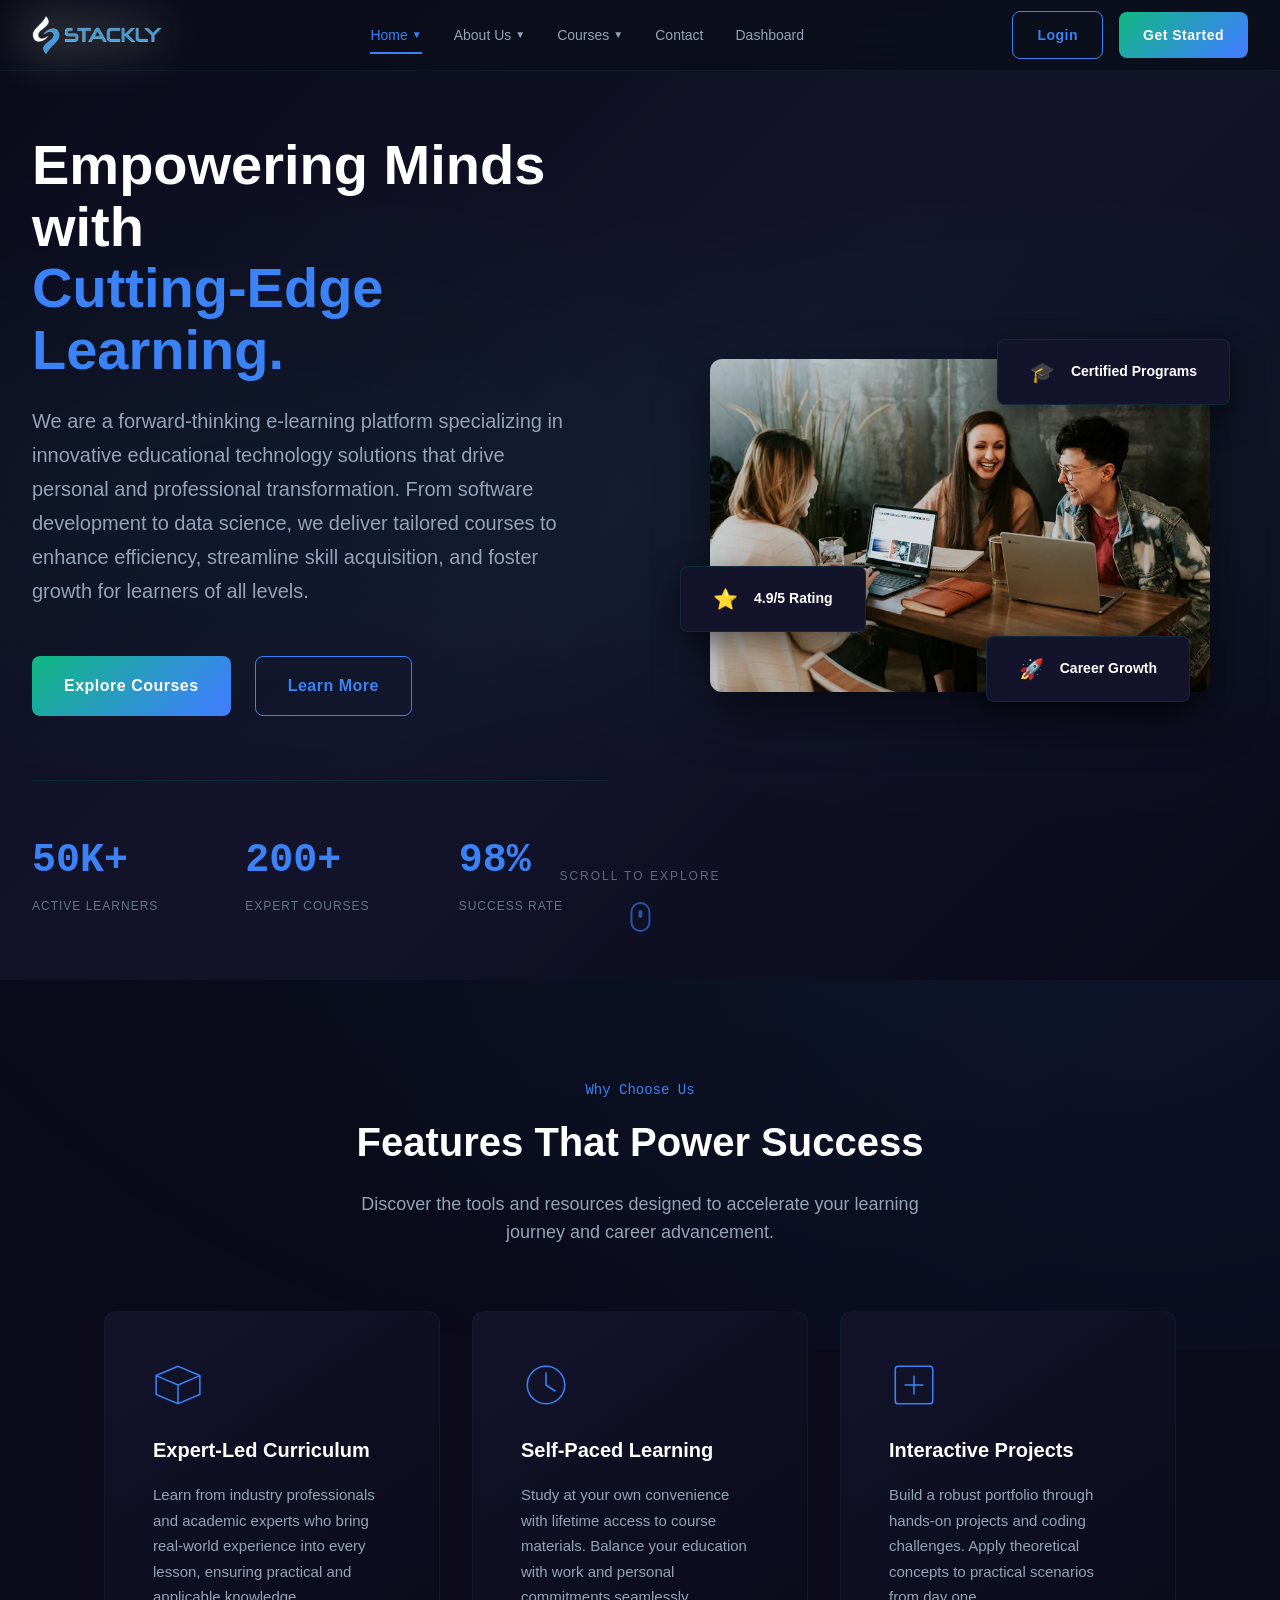
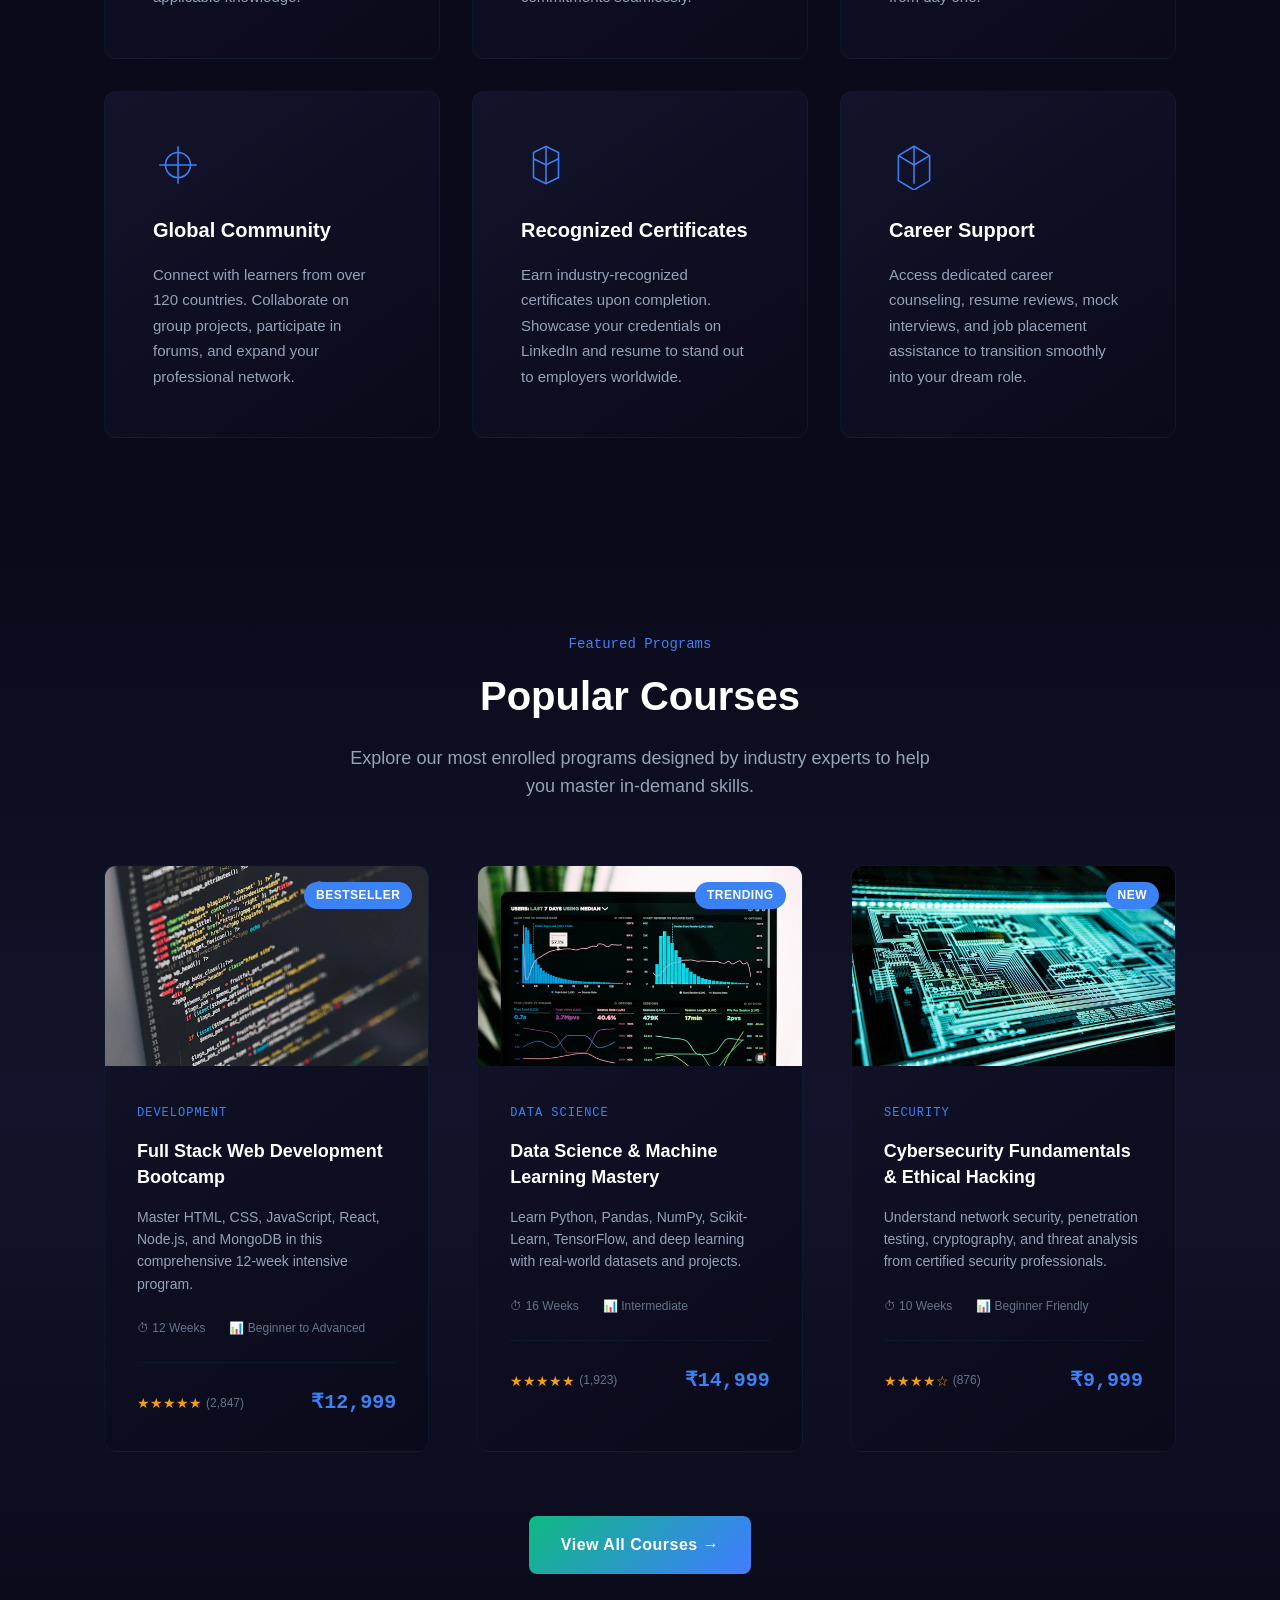
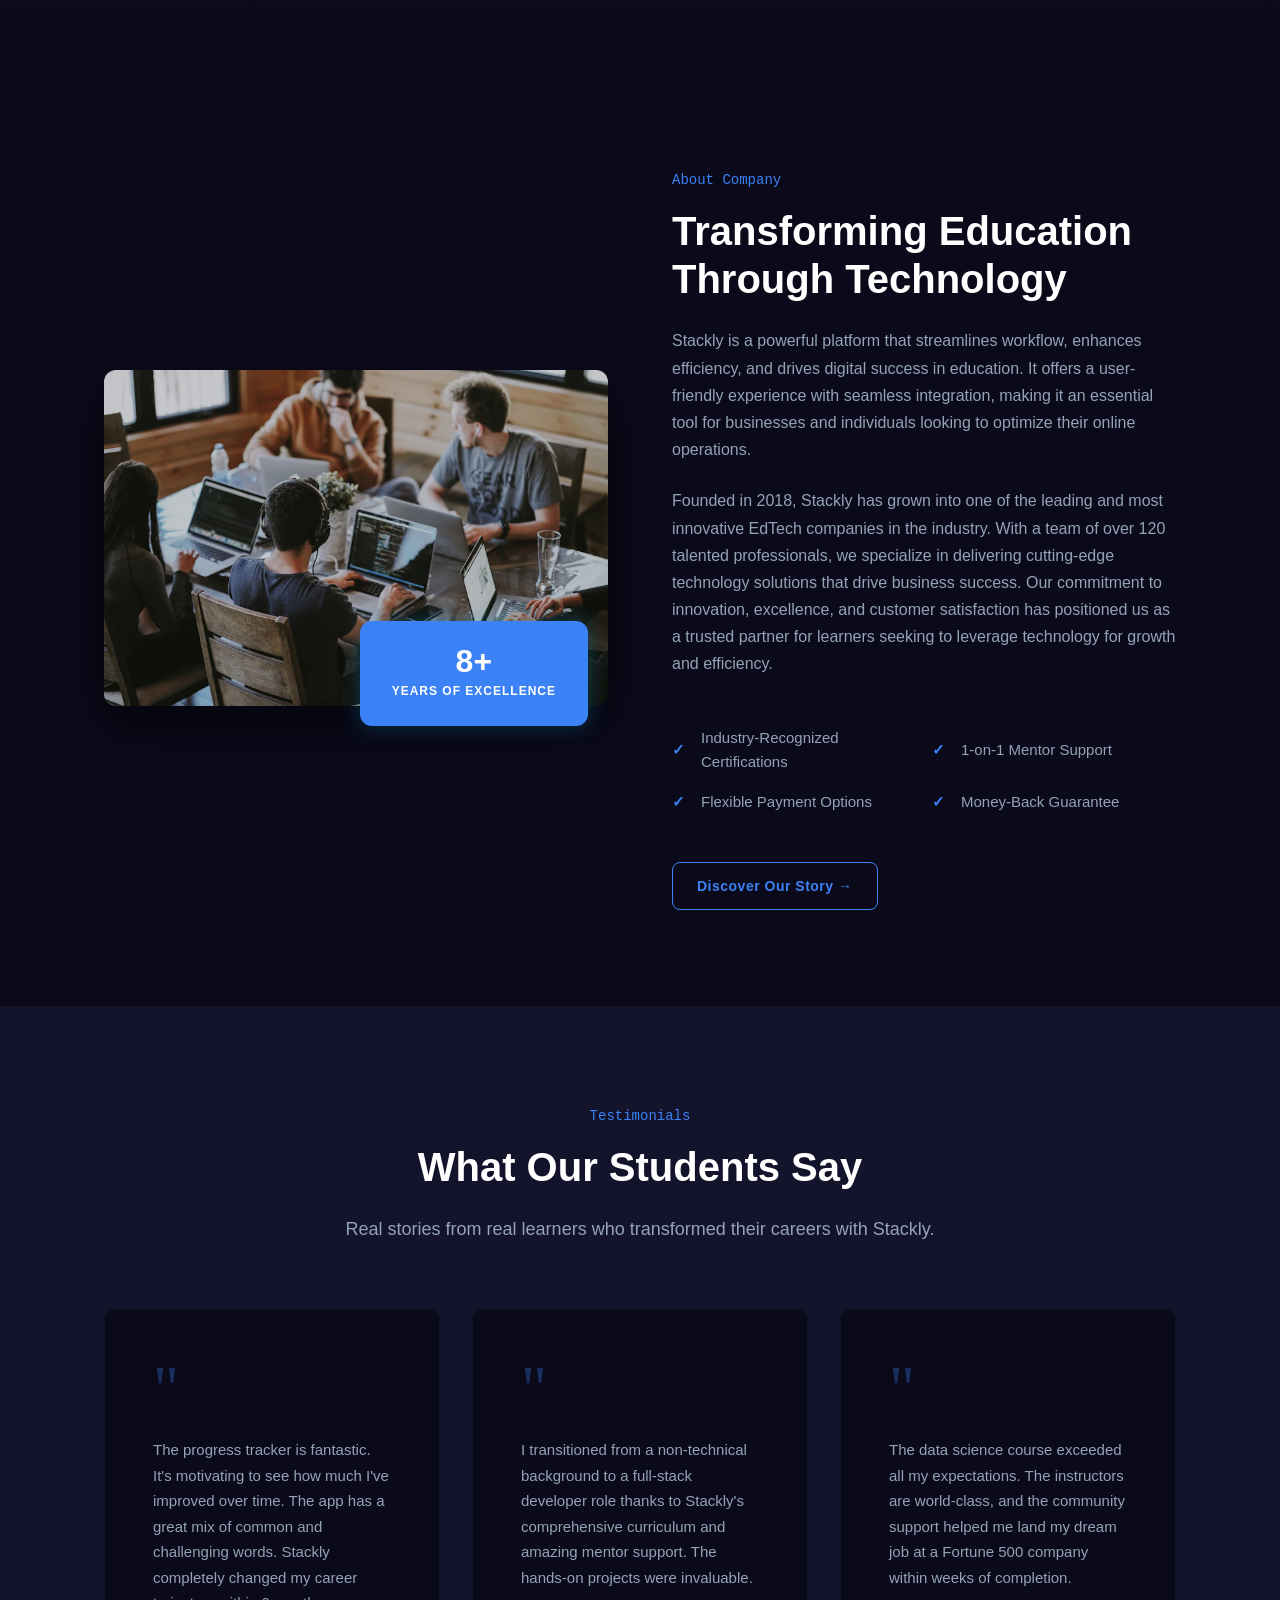
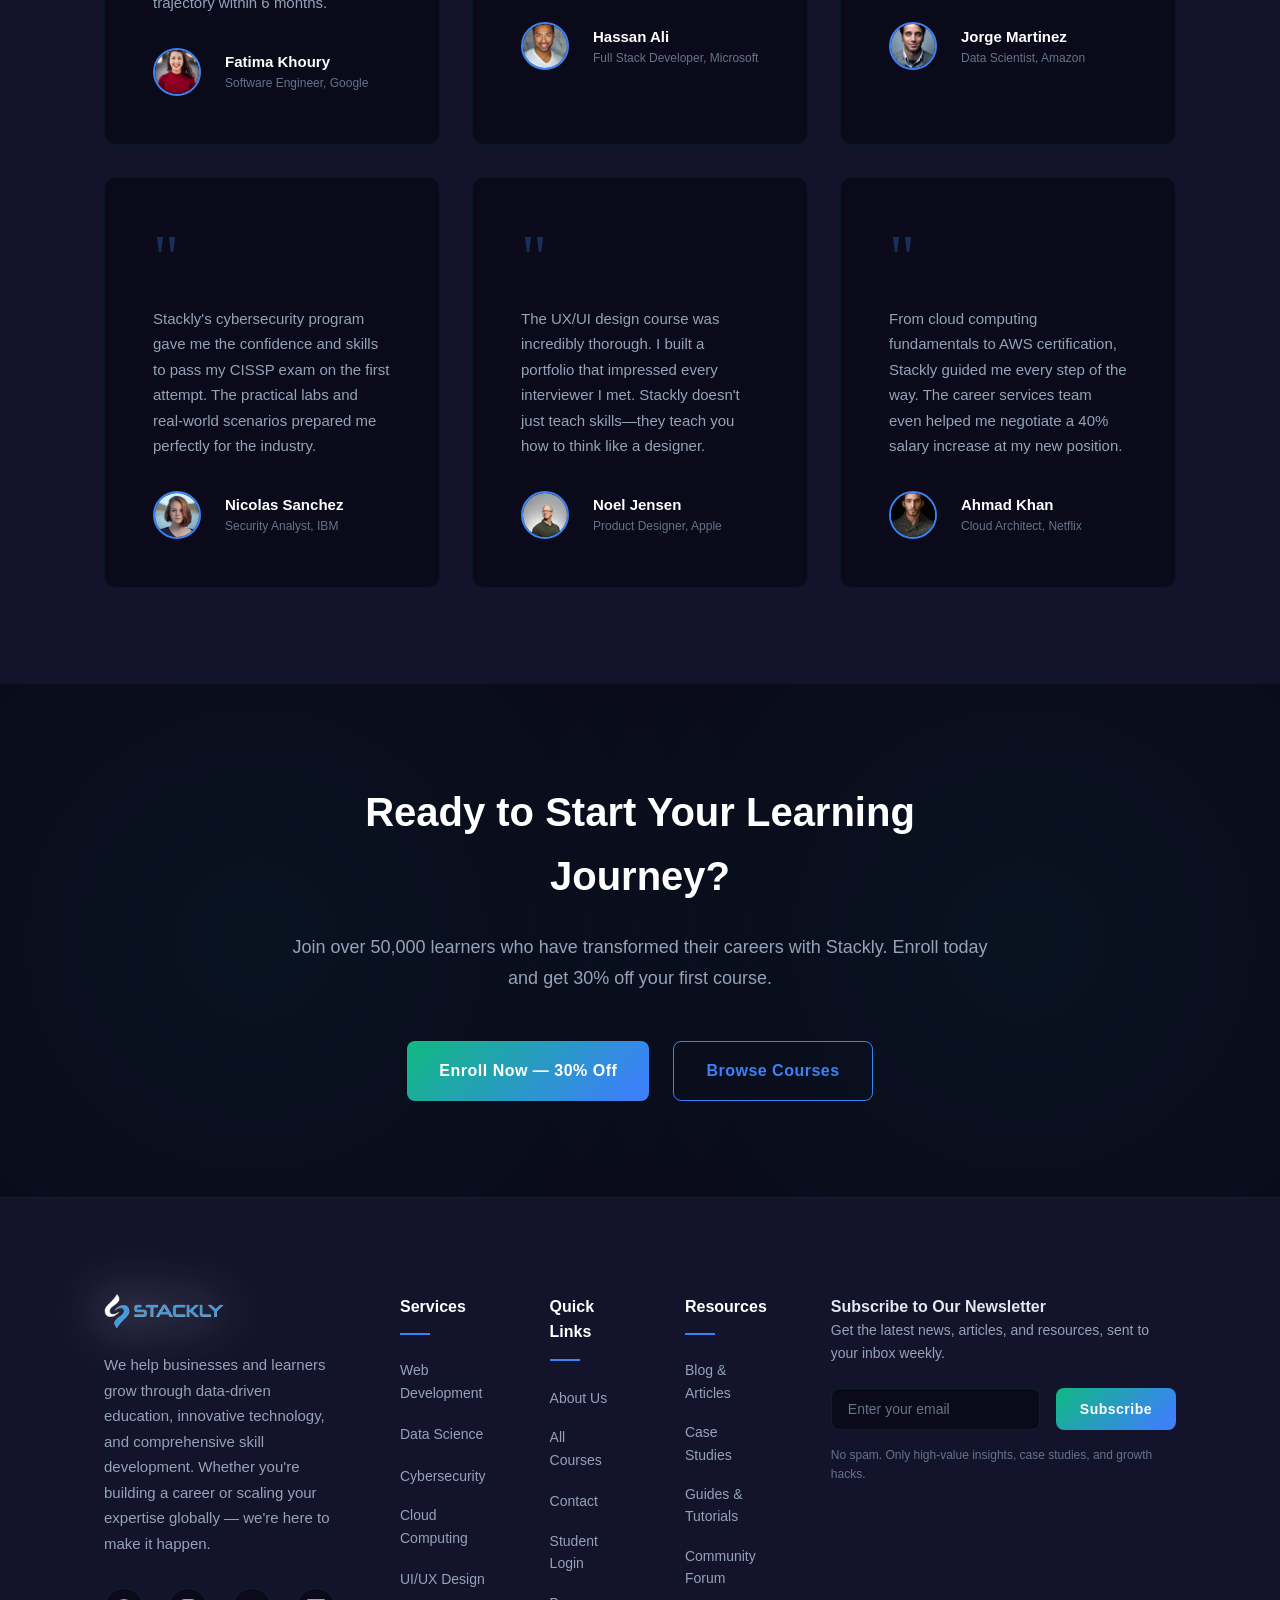
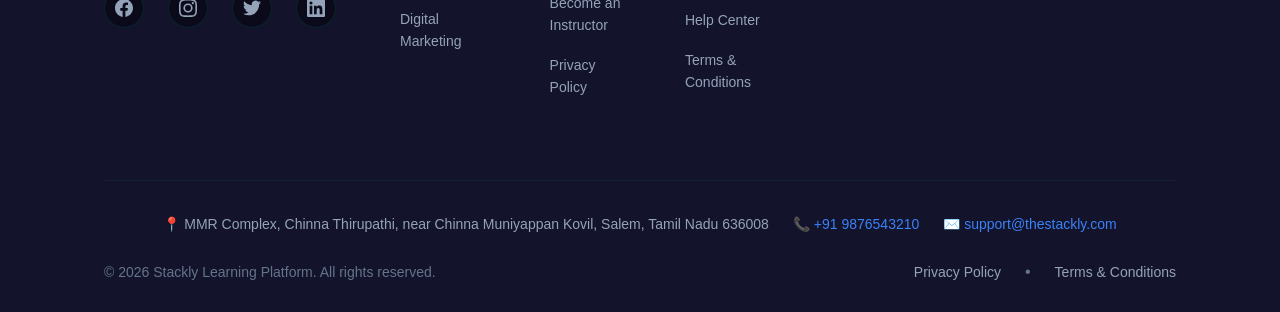
==== commit 0d6db578: "Add files via upload" ====
--- a/index.html
+++ b/index.html
@@ -10,7 +10,7 @@
     <!-- Stage Loader -->
     <div id="stage-loader" class="stage-loader">
         <div class="loader-content">
-            <img src="https://cdn-icons-png.flaticon.com/512/1005/1005141.png" alt="Stackly Logo" class="loader-logo" width="100">
+            <img src="assets/logo.webp" alt="Stackly Logo" class="loader-logo" width="100">
             <div class="loader-spinner">
                 <svg viewBox="0 0 100 100" class="spinner-svg">
                     <circle cx="50" cy="50" r="40" class="spinner-track"></circle>
@@ -26,8 +26,8 @@
         <nav class="navbar">
             <div class="nav-brand">
                 <a href="index.html" class="logo-link">
-                    <img src="https://cdn-icons-png.flaticon.com/512/1005/1005141.png" alt="Stackly" class="brand-logo" width="40" height="40">
-                    <span class="brand-name">Stackly</span>
+                    <img src="assets/logo.webp" alt="Stackly" class="brand-logo" width="40" height="40">
+                    
                 </a>
             </div>
             
@@ -35,7 +35,7 @@
                 <li class="nav-item has-dropdown">
                     <a href="index.html" class="nav-link active">Home <span class="dropdown-indicator">▼</span></a>
                     <ul class="dropdown-menu">
-                        <li><a href="index.html#hero">Hero Section</a></li>
+                        <li><a href="index.html#hero">Intro</a></li>
                         <li><a href="index.html#features">Features</a></li>
                         <li><a href="index.html#courses">Popular Courses</a></li>
                         <li><a href="index.html#testimonials">Testimonials</a></li>
@@ -52,9 +52,11 @@
                 <li class="nav-item has-dropdown">
                     <a href="courses.html" class="nav-link">Courses <span class="dropdown-indicator">▼</span></a>
                     <ul class="dropdown-menu">
-                        <li><a href="courses.html#catalog">All Courses</a></li>
-                        <li><a href="courses.html#pricing">Pricing</a></li>
-                        <li><a href="courses.html#categories">Categories</a></li>
+                        <li><a href="courses.html">All Courses</a></li>
+                        <li><a href="404.html">Web Development</a></li>
+                        <li><a href="404.html">Data Science</a></li>
+                        <li><a href="404.html">Cybersecurity</a></li>
+                        <li><a href="404.html">UI/UX Design</a></li>
                     </ul>
                 </li>
                 <li class="nav-item"><a href="contact.html" class="nav-link">Contact</a></li>
@@ -77,8 +79,8 @@
         <div class="mobile-menu-overlay">
             <div class="mobile-menu-header">
                 <a href="index.html" class="mobile-logo-link">
-                    <img src="https://cdn-icons-png.flaticon.com/512/1005/1005141.png" alt="Stackly" width="40">
-                    <span>Stackly</span>
+                    <img src="assets/logo.webp" alt="Stackly" width="40">
+                    
                 </a>
                 <button class="mobile-close-btn" aria-label="Close Menu">✕</button>
             </div>
@@ -102,7 +104,7 @@
         </div>
     </header>
 
-    <!-- Hero Section -->
+    <!-- Welcome -->
     <section id="hero" class="hero-section">
         <div class="hero-bg-layer layer-1"></div>
         <div class="hero-bg-layer layer-2"></div>
@@ -138,7 +140,7 @@
             </div>
             <div class="hero-visual">
                 <div class="hero-image-container" id="hero-tilt">
-                    <img src="https://images.unsplash.com/photo-1522202176988-66273c2fd55f?ixlib=rb-4.0.3&auto=format&fit=crop&w=800&q=80" alt="Students Learning" class="hero-main-image" loading="lazy">
+                    <img src="assets/img_37.webp" alt="Students Learning" class="hero-main-image" loading="lazy">
                     <div class="floating-card card-1">
                         <span class="card-icon">🎓</span>
                         <span class="card-text">Certified Programs</span>
@@ -256,7 +258,7 @@
             <div class="courses-preview-grid">
                 <article class="course-preview-card">
                     <div class="course-image-wrap">
-                        <img src="https://images.unsplash.com/photo-1461749280684-dccba630e2f6?ixlib=rb-4.0.3&auto=format&fit=crop&w=600&q=80" alt="Full Stack Development" class="course-thumb" loading="lazy">
+                        <img src="assets/img_38.webp" alt="Full Stack Development" class="course-thumb" loading="lazy">
                         <span class="course-badge">Bestseller</span>
                     </div>
                     <div class="course-content">
@@ -279,7 +281,7 @@
                 
                 <article class="course-preview-card">
                     <div class="course-image-wrap">
-                        <img src="https://images.unsplash.com/photo-1551288049-bebda4e38f71?ixlib=rb-4.0.3&auto=format&fit=crop&w=600&q=80" alt="Data Science" class="course-thumb" loading="lazy">
+                        <img src="assets/img_39.webp" alt="Data Science" class="course-thumb" loading="lazy">
                         <span class="course-badge">Trending</span>
                     </div>
                     <div class="course-content">
@@ -302,7 +304,7 @@
                 
                 <article class="course-preview-card">
                     <div class="course-image-wrap">
-                        <img src="https://images.unsplash.com/photo-1550751827-4bd374c3f58b?ixlib=rb-4.0.3&auto=format&fit=crop&w=600&q=80" alt="Cybersecurity" class="course-thumb" loading="lazy">
+                        <img src="assets/img_40.webp" alt="Cybersecurity" class="course-thumb" loading="lazy">
                         <span class="course-badge">New</span>
                     </div>
                     <div class="course-content">
@@ -335,7 +337,7 @@
         <div class="container">
             <div class="about-preview-grid">
                 <div class="about-preview-image">
-                    <img src="https://images.unsplash.com/photo-1522071820081-009f0129c71c?ixlib=rb-4.0.3&auto=format&fit=crop&w=800&q=80" alt="Stackly Team" class="about-img" loading="lazy">
+                    <img src="assets/img_41.webp" alt="Stackly Team" class="about-img" loading="lazy">
                     <div class="experience-badge">
                         <span class="exp-number">8+</span>
                         <span class="exp-text">Years of Excellence</span>
@@ -388,7 +390,7 @@
                     <div class="testimonial-quote">"</div>
                     <p class="testimonial-text">The progress tracker is fantastic. It's motivating to see how much I've improved over time. The app has a great mix of common and challenging words. Stackly completely changed my career trajectory within 6 months.</p>
                     <div class="testimonial-author">
-                        <img src="https://images.unsplash.com/photo-1494790108377-be9c29b29330?ixlib=rb-4.0.3&auto=format&fit=crop&w=100&q=80" alt="Fatima Khoury" class="author-avatar" loading="lazy">
+                        <img src="assets/img_42.webp" alt="Fatima Khoury" class="author-avatar" loading="lazy">
                         <div class="author-info">
                             <h4 class="author-name">Fatima Khoury</h4>
                             <span class="author-role">Software Engineer, Google</span>
@@ -400,7 +402,7 @@
                     <div class="testimonial-quote">"</div>
                     <p class="testimonial-text">I transitioned from a non-technical background to a full-stack developer role thanks to Stackly's comprehensive curriculum and amazing mentor support. The hands-on projects were invaluable.</p>
                     <div class="testimonial-author">
-                        <img src="https://images.unsplash.com/photo-1507003211169-0a1dd7228f2d?ixlib=rb-4.0.3&auto=format&fit=crop&w=100&q=80" alt="Hassan Ali" class="author-avatar" loading="lazy">
+                        <img src="assets/img_43.webp" alt="Hassan Ali" class="author-avatar" loading="lazy">
                         <div class="author-info">
                             <h4 class="author-name">Hassan Ali</h4>
                             <span class="author-role">Full Stack Developer, Microsoft</span>
@@ -412,7 +414,7 @@
                     <div class="testimonial-quote">"</div>
                     <p class="testimonial-text">The data science course exceeded all my expectations. The instructors are world-class, and the community support helped me land my dream job at a Fortune 500 company within weeks of completion.</p>
                     <div class="testimonial-author">
-                        <img src="https://images.unsplash.com/photo-1500648767791-00dcc994a43e?ixlib=rb-4.0.3&auto=format&fit=crop&w=100&q=80" alt="Jorge Martinez" class="author-avatar" loading="lazy">
+                        <img src="assets/img_44.webp" alt="Jorge Martinez" class="author-avatar" loading="lazy">
                         <div class="author-info">
                             <h4 class="author-name">Jorge Martinez</h4>
                             <span class="author-role">Data Scientist, Amazon</span>
@@ -424,7 +426,7 @@
                     <div class="testimonial-quote">"</div>
                     <p class="testimonial-text">Stackly's cybersecurity program gave me the confidence and skills to pass my CISSP exam on the first attempt. The practical labs and real-world scenarios prepared me perfectly for the industry.</p>
                     <div class="testimonial-author">
-                        <img src="https://images.unsplash.com/photo-1438761681033-6461ffad8d80?ixlib=rb-4.0.3&auto=format&fit=crop&w=100&q=80" alt="Nicolas Sanchez" class="author-avatar" loading="lazy">
+                        <img src="assets/img_45.webp" alt="Nicolas Sanchez" class="author-avatar" loading="lazy">
                         <div class="author-info">
                             <h4 class="author-name">Nicolas Sanchez</h4>
                             <span class="author-role">Security Analyst, IBM</span>
@@ -436,7 +438,7 @@
                     <div class="testimonial-quote">"</div>
                     <p class="testimonial-text">The UX/UI design course was incredibly thorough. I built a portfolio that impressed every interviewer I met. Stackly doesn't just teach skills—they teach you how to think like a designer.</p>
                     <div class="testimonial-author">
-                        <img src="https://images.unsplash.com/photo-1472099645785-5658abf4ff4e?ixlib=rb-4.0.3&auto=format&fit=crop&w=100&q=80" alt="Noel Jensen" class="author-avatar" loading="lazy">
+                        <img src="assets/img_46.webp" alt="Noel Jensen" class="author-avatar" loading="lazy">
                         <div class="author-info">
                             <h4 class="author-name">Noel Jensen</h4>
                             <span class="author-role">Product Designer, Apple</span>
@@ -448,7 +450,7 @@
                     <div class="testimonial-quote">"</div>
                     <p class="testimonial-text">From cloud computing fundamentals to AWS certification, Stackly guided me every step of the way. The career services team even helped me negotiate a 40% salary increase at my new position.</p>
                     <div class="testimonial-author">
-                        <img src="https://images.unsplash.com/photo-1506794778202-cad84cf45f1d?ixlib=rb-4.0.3&auto=format&fit=crop&w=100&q=80" alt="Ahmad Khan" class="author-avatar" loading="lazy">
+                        <img src="assets/img_47.webp" alt="Ahmad Khan" class="author-avatar" loading="lazy">
                         <div class="author-info">
                             <h4 class="author-name">Ahmad Khan</h4>
                             <span class="author-role">Cloud Architect, Netflix</span>
@@ -480,21 +482,21 @@
             <div class="footer-grid">
                 <div class="footer-brand">
                     <a href="index.html" class="footer-logo-link">
-                        <img src="https://cdn-icons-png.flaticon.com/512/1005/1005141.png" alt="Stackly" width="50" class="footer-logo">
-                        <span class="footer-brand-name">Stackly</span>
+                        <img src="assets/logo.webp" alt="Stackly" width="50" class="footer-logo">
+                        
                     </a>
                     <p class="footer-desc">We help businesses and learners grow through data-driven education, innovative technology, and comprehensive skill development. Whether you're building a career or scaling your expertise globally — we're here to make it happen.</p>
                     <div class="footer-social">
-                        <a href="https://facebook.com/stackly" class="social-icon" aria-label="Facebook">
+                        <a href="404.html" class="social-icon" aria-label="Facebook">
                             <svg viewBox="0 0 24 24" fill="currentColor"><path d="M24 12.073c0-6.627-5.373-12-12-12s-12 5.373-12 12c0 5.99 4.388 10.954 10.125 11.854v-8.385H7.078v-3.47h3.047V9.43c0-3.007 1.792-4.669 4.533-4.669 1.312 0 2.686.235 2.686.235v2.953H15.83c-1.491 0-1.956.925-1.956 1.874v2.25h3.328l-.532 3.47h-2.796v8.385C19.612 23.027 24 18.062 24 12.073z"/></svg>
                         </a>
-                        <a href="https://instagram.com/stackly" class="social-icon" aria-label="Instagram">
+                        <a href="404.html" class="social-icon" aria-label="Instagram">
                             <svg viewBox="0 0 24 24" fill="currentColor"><path d="M12 2.163c3.204 0 3.584.012 4.85.07 3.252.148 4.771 1.691 4.919 4.919.058 1.265.069 1.645.069 4.849 0 3.205-.012 3.584-.069 4.849-.149 3.225-1.664 4.771-4.919 4.919-1.266.058-1.644.07-4.85.07-3.204 0-3.584-.012-4.849-.07-3.26-.149-4.771-1.699-4.919-4.92-.058-1.265-.07-1.644-.07-4.849 0-3.204.013-3.583.07-4.849.149-3.227 1.664-4.771 4.919-4.919 1.266-.057 1.645-.069 4.849-.069zM12 0C8.741 0 8.333.014 7.053.072 2.695.272.273 2.69.073 7.052.014 8.333 0 8.741 0 12c0 3.259.014 3.668.072 4.948.2 4.358 2.618 6.78 6.98 6.98C8.333 23.986 8.741 24 12 24c3.259 0 3.668-.014 4.948-.072 4.354-.2 6.782-2.618 6.979-6.98.059-1.28.073-1.689.073-4.948 0-3.259-.014-3.667-.072-4.947-.196-4.354-2.617-6.78-6.979-6.98C15.668.014 15.259 0 12 0zm0 5.838a6.162 6.162 0 100 12.324 6.162 6.162 0 000-12.324zM12 16a4 4 0 110-8 4 4 0 010 8zm6.406-11.845a1.44 1.44 0 100 2.881 1.44 1.44 0 000-2.881z"/></svg>
                         </a>
-                        <a href="https://twitter.com/stackly" class="social-icon" aria-label="Twitter">
+                        <a href="404.html" class="social-icon" aria-label="Twitter">
                             <svg viewBox="0 0 24 24" fill="currentColor"><path d="M23.953 4.57a10 10 0 01-2.825.775 4.958 4.958 0 002.163-2.723c-.951.555-2.005.959-3.127 1.184a4.92 4.92 0 00-8.384 4.482C7.69 8.095 4.067 6.13 1.64 3.162a4.822 4.822 0 00-.666 2.475c0 1.71.87 3.213 2.188 4.096a4.904 4.904 0 01-2.228-.616v.06a4.923 4.923 0 003.946 4.827 4.996 4.996 0 01-2.212.085 4.936 4.936 0 004.604 3.417 9.867 9.867 0 01-6.102 2.105c-.39 0-.779-.023-1.17-.067a13.995 13.995 0 007.557 2.209c9.053 0 13.998-7.496 13.998-13.985 0-.21 0-.42-.015-.63A9.935 9.935 0 0024 4.59z"/></svg>
                         </a>
-                        <a href="https://linkedin.com/company/stackly" class="social-icon" aria-label="LinkedIn">
+                        <a href="404.html" class="social-icon" aria-label="LinkedIn">
                             <svg viewBox="0 0 24 24" fill="currentColor"><path d="M20.447 20.452h-3.554v-5.569c0-1.328-.027-3.037-1.852-3.037-1.853 0-2.136 1.445-2.136 2.939v5.667H9.351V9h3.414v1.561h.046c.477-.9 1.637-1.85 3.37-1.85 3.601 0 4.267 2.37 4.267 5.455v6.286zM5.337 7.433a2.062 2.062 0 01-2.063-2.065 2.064 2.064 0 112.063 2.065zm1.782 13.019H3.555V9h3.564v11.452zM22.225 0H1.771C.792 0 0 .774 0 1.729v20.542C0 23.227.792 24 1.771 24h20.451C23.2 24 24 23.227 24 22.271V1.729C24 .774 23.2 0 22.222 0h.003z"/></svg>
                         </a>
                     </div>
@@ -520,26 +522,26 @@
                         <li><a href="contact.html">Contact</a></li>
                         <li><a href="login.html">Student Login</a></li>
                         <li><a href="signup.html">Become an Instructor</a></li>
-                        <li><a href="#">Privacy Policy</a></li>
+                        <li><a href="404.html">Privacy Policy</a></li>
                     </ul>
                 </div>
                 
                 <div class="footer-links-col">
                     <h4 class="footer-col-title">Resources</h4>
                     <ul class="footer-links">
-                        <li><a href="#">Blog & Articles</a></li>
-                        <li><a href="#">Case Studies</a></li>
-                        <li><a href="#">Guides & Tutorials</a></li>
-                        <li><a href="#">Community Forum</a></li>
-                        <li><a href="#">Help Center</a></li>
-                        <li><a href="#">Terms & Conditions</a></li>
+                        <li><a href="404.html">Blog & Articles</a></li>
+                        <li><a href="404.html">Case Studies</a></li>
+                        <li><a href="404.html">Guides & Tutorials</a></li>
+                        <li><a href="404.html">Community Forum</a></li>
+                        <li><a href="404.html">Help Center</a></li>
+                        <li><a href="404.html">Terms & Conditions</a></li>
                     </ul>
                 </div>
                 
                 <div class="footer-newsletter">
                     <h4 class="footer-col-title">Subscribe to Our Newsletter</h4>
                     <p class="newsletter-desc">Get the latest news, articles, and resources, sent to your inbox weekly.</p>
-                    <form class="newsletter-form" onsubmit="event.preventDefault();">
+                    <form class="newsletter-form" action="404.html">
                         <input type="email" class="newsletter-input" placeholder="Enter your email" required>
                         <button type="submit" class="btn btn-primary newsletter-btn">Subscribe</button>
                     </form>
@@ -556,9 +558,9 @@
                 <div class="footer-copyright">
                     <p>© 2026 Stackly Learning Platform. All rights reserved.</p>
                     <div class="footer-legal-links">
-                        <a href="#">Privacy Policy</a>
+                        <a href="404.html">Privacy Policy</a>
                         <span>•</span>
-                        <a href="#">Terms & Conditions</a>
+                        <a href="404.html">Terms & Conditions</a>
                     </div>
                 </div>
             </div>
@@ -567,4 +569,4 @@
 
     <script src="script.js"></script>
 </body>
-</html>+</html>
--- a/style.css
+++ b/style.css
@@ -1,5348 +1,5377 @@
-/* ============================================
-   STACKLY E-LEARNING PLATFORM
-   Unified Master Stylesheet
-   ============================================ */
-
-/* ============================================
-   CSS CUSTOM PROPERTIES (Variables)
-   ============================================ */
-:root {
-    /* Brand Colors - NEW COLOR SCHEME */
-    --dark-base: #0b0f19;
-    --dark-lighter: #131a2b;
-    --dark-lightest: #1e2a3f;
-    --navy: #0b0f19;
-    --light-navy: #131a2b;
-    --lightest-navy: #1e2a3f;
-    
-    /* Accent Colors - Changed from cyan to vibrant orange-gold */
-    --cyan: #f97316;
-    --cyan-dim: rgba(249, 115, 22, 0.1);
-    --cyan-glow: rgba(249, 115, 22, 0.3);
-    
-    /* Text Colors */
-    --text-primary: #d1d5db;
-    --text-secondary: #9ca3af;
-    --text-muted: #6b7280;
-    --text-white: #f3f4f6;
-    
-    /* Gradients */
-    --gradient-hero: linear-gradient(135deg, #0b0f19 0%, #131a2b 50%, #0b0f19 100%);
-    --gradient-card: linear-gradient(145deg, #131a2b 0%, #0b0f19 100%);
-    --gradient-accent: linear-gradient(135deg, #f97316 0%, #fb923c 100%);
-    
-    /* Typography */
-    --font-sans: -apple-system, BlinkMacSystemFont, 'Segoe UI', Roboto, 'Helvetica Neue', Arial, sans-serif;
-    --font-mono: 'SF Mono', 'Fira Code', 'Fira Mono', monospace;
-    
-    /* Spacing Scale */
-    --space-xs: 0.5rem;
-    --space-sm: 1rem;
-    --space-md: 1.5rem;
-    --space-lg: 2rem;
-    --space-xl: 3rem;
-    --space-2xl: 4rem;
-    --space-3xl: 6rem;
-    
-    /* Transitions */
-    --transition-fast: 0.2s ease;
-    --transition-base: 0.3s ease;
-    --transition-slow: 0.5s ease;
-    
-    /* Shadows */
-    --shadow-sm: 0 2px 10px rgba(0, 0, 0, 0.5);
-    --shadow-md: 0 10px 30px rgba(0, 0, 0, 0.5);
-    --shadow-lg: 0 20px 50px rgba(0, 0, 0, 0.5);
-    --shadow-cyan: 0 0 20px rgba(249, 115, 22, 0.3);
-    
-    /* Border Radius */
-    --radius-sm: 4px;
-    --radius-md: 8px;
-    --radius-lg: 12px;
-    --radius-xl: 20px;
-    --radius-full: 9999px;
-    
-    /* Z-Index Scale */
-    --z-loader: 9999;
-    --z-header: 1000;
-    --z-mobile-menu: 999;
-    --z-dropdown: 100;
-    --z-sticky: 50;
-}
-
-/* ============================================
-   RESET & BASE STYLES
-   ============================================ */
-*, *::before, *::after {
-    margin: 0;
-    padding: 0;
-    box-sizing: border-box;
-}
-
-html {
-    font-size: 16px;
-    scroll-behavior: smooth;
-    -webkit-font-smoothing: antialiased;
-    -moz-osx-font-smoothing: grayscale;
-    text-rendering: optimizeLegibility;
-}
-
-body {
-    font-family: var(--font-sans);
-    background-color: var(--dark-base);
-    color: var(--text-primary);
-    line-height: 1.6;
-    overflow-x: hidden;
-    word-wrap: break-word;
-    overflow-wrap: break-word;
-    min-height: 100vh;
-}
-
-img {
-    max-width: 100%;
-    height: auto;
-    display: block;
-}
-
-a {
-    color: inherit;
-    text-decoration: none;
-    transition: var(--transition-base);
-}
-
-button {
-    font-family: inherit;
-    cursor: pointer;
-    border: none;
-    background: none;
-    color: inherit;
-}
-
-ul, ol {
-    list-style: none;
-}
-
-input, textarea, select {
-    font-family: inherit;
-    font-size: inherit;
-    color: inherit;
-}
-
-/* ============================================
-   UTILITY CLASSES
-   ============================================ */
-.container {
-    width: 100%;
-    max-width: 1200px;
-    margin: 0 auto;
-    padding: 0 var(--space-lg);
-}
-
-.section-tag {
-    display: inline-block;
-    color: var(--cyan);
-    font-family: var(--font-mono);
-    font-size: 0.875rem;
-    margin-bottom: var(--space-sm);
-}
-
-.section-title {
-    font-size: clamp(1.75rem, 4vw, 2.5rem);
-    font-weight: 700;
-    color: var(--text-white);
-    margin-bottom: var(--space-md);
-    line-height: 1.2;
-}
-
-.section-subtitle {
-    color: var(--text-secondary);
-    font-size: 1.125rem;
-    max-width: 600px;
-    line-height: 1.6;
-}
-
-.section-header {
-    text-align: center;
-    margin-bottom: var(--space-2xl);
-}
-
-.section-header .section-subtitle {
-    margin-left: auto;
-    margin-right: auto;
-}
-
-.btn {
-    display: inline-flex;
-    align-items: center;
-    justify-content: center;
-    gap: var(--space-xs);
-    padding: 0.75rem 1.5rem;
-    font-size: 0.875rem;
-    font-weight: 600;
-    letter-spacing: 0.5px;
-    border-radius: var(--radius-md);
-    transition: var(--transition-base);
-    cursor: pointer;
-    border: 1px solid transparent;
-    position: relative;
-    overflow: hidden;
-}
-
-.btn::before {
-    content: '';
-    position: absolute;
-    top: 0;
-    left: -100%;
-    width: 100%;
-    height: 100%;
-    background: linear-gradient(90deg, transparent, rgba(255,255,255,0.1), transparent);
-    transition: left 0.5s;
-}
-
-.btn:hover::before {
-    left: 100%;
-}
-
-.btn-primary {
-    background: var(--cyan);
-    color: #fff;
-    border-color: var(--cyan);
-}
-
-.btn-primary:hover {
-    background: transparent;
-    color: var(--cyan);
-    box-shadow: var(--shadow-cyan);
-    transform: translateY(-2px);
-}
-
-.btn-outline {
-    background: transparent;
-    color: var(--cyan);
-    border-color: var(--cyan);
-}
-
-.btn-outline:hover {
-    background: var(--cyan-dim);
-    box-shadow: var(--shadow-cyan);
-    transform: translateY(-2px);
-}
-
-.btn-large {
-    padding: 1rem 2rem;
-    font-size: 1rem;
-}
-
-.btn-small {
-    padding: 0.5rem 1rem;
-    font-size: 0.75rem;
-}
-
-.btn-full {
-    width: 100%;
-}
-
-.btn-danger {
-    background: #e74c3c;
-    color: white;
-    border-color: #e74c3c;
-}
-
-.btn-danger:hover {
-    background: #c0392b;
-}
-
-/* ============================================
-   STAGE LOADER
-   ============================================ */
-.stage-loader {
-    position: fixed;
-    top: 0;
-    left: 0;
-    width: 100vw;
-    height: 100vh;
-    background: var(--dark-base);
-    display: flex;
-    align-items: center;
-    justify-content: center;
-    z-index: var(--z-loader);
-    transition: opacity 0.5s ease, visibility 0.5s ease;
-}
-
-.stage-loader.loader-hidden {
-    opacity: 0;
-    visibility: hidden;
-    pointer-events: none;
-}
-
-.loader-content {
-    display: flex;
-    flex-direction: column;
-    align-items: center;
-    gap: var(--space-lg);
-    padding: var(--space-xl);
-}
-
-.loader-logo {
-    width: 100px;
-    height: auto;
-    animation: loaderFadeIn 0.8s ease forwards;
-    filter: brightness(1.2);
-}
-
-@keyframes loaderFadeIn {
-    from { opacity: 0; transform: translateY(-10px); }
-    to { opacity: 1; transform: translateY(0); }
-}
-
-.loader-spinner {
-    width: 70px;
-    height: 70px;
-}
-
-.spinner-svg {
-    width: 100%;
-    height: 100%;
-    transform: rotate(-90deg);
-}
-
-.spinner-track {
-    fill: none;
-    stroke: var(--dark-lightest);
-    stroke-width: 6;
-    stroke-linecap: round;
-}
-
-.spinner-active {
-    fill: none;
-    stroke: var(--cyan);
-    stroke-width: 6;
-    stroke-linecap: round;
-    stroke-dasharray: 251.2;
-    stroke-dashoffset: 62.8;
-    animation: spinnerRotate 2s linear infinite;
-    filter: drop-shadow(0 0 6px var(--cyan-glow));
-}
-
-@keyframes spinnerRotate {
-    0% { transform: rotate(0deg); }
-    100% { transform: rotate(360deg); }
-}
-
-.loader-text {
-    color: var(--text-secondary);
-    font-family: var(--font-mono);
-    font-size: 0.875rem;
-    letter-spacing: 2px;
-    text-transform: uppercase;
-    animation: textFadeUp 1s ease 0.4s both;
-}
-
-@keyframes textFadeUp {
-    from { opacity: 0; transform: translateY(20px); }
-    to { opacity: 1; transform: translateY(0); }
-}
-
-/* Tablet Loader */
-@media (min-width: 768px) {
-    .loader-logo { width: 100px; }
-    .loader-spinner { width: 70px; height: 70px; }
-    .loader-text { font-size: 1rem; }
-}
-
-/* Desktop Loader */
-@media (min-width: 1024px) {
-    .loader-logo { width: 120px; margin-top: -10vh; }
-    .loader-spinner { width: 80px; height: 80px; }
-    .loader-text { font-size: 1.125rem; }
-}
-
-/* Small phones */
-@media (max-width: 374px) {
-    .loader-logo { width: 60px; }
-    .loader-spinner { width: 50px; height: 50px; }
-    .loader-text { font-size: 0.75rem; }
-    .loader-content { padding: var(--space-md); }
-}
-
-/* Reduced motion */
-.reduce-motion .spinner-active {
-    animation: none;
-    stroke-dashoffset: 0;
-}
-
-/* ============================================
-   HEADER / NAVBAR
-   ============================================ */
-.main-header {
-    position: fixed;
-    top: 0;
-    left: 0;
-    width: 100%;
-    z-index: var(--z-header);
-    background: rgba(11, 15, 25, 0.85);
-    backdrop-filter: blur(12px);
-    -webkit-backdrop-filter: blur(12px);
-    border-bottom: 1px solid rgba(249, 115, 22, 0.05);
-    transition: var(--transition-base);
-}
-
-.main-header.scrolled {
-    box-shadow: var(--shadow-md);
-    background: rgba(11, 15, 25, 0.95);
-}
-
-.navbar {
-    display: flex;
-    align-items: center;
-    justify-content: space-between;
-    height: 70px;
-    padding: 0 var(--space-lg);
-    max-width: 1400px;
-    margin: 0 auto;
-}
-
-.nav-brand {
-    display: flex;
-    align-items: center;
-}
-
-.logo-link {
-    display: flex;
-    align-items: center;
-    gap: var(--space-sm);
-    font-size: 1.5rem;
-    font-weight: 700;
-    color: var(--text-white);
-}
-
-.logo-link:hover {
-    color: var(--cyan);
-}
-
-.brand-logo {
-    width: 40px;
-    height: 40px;
-    transition: transform var(--transition-base);
-}
-
-.logo-link:hover .brand-logo {
-    transform: scale(1.1) rotate(5deg);
-}
-
-.brand-name {
-    background: linear-gradient(135deg, var(--text-white) 0%, var(--cyan) 100%);
-    -webkit-background-clip: text;
-    -webkit-text-fill-color: transparent;
-    background-clip: text;
-}
-
-.nav-menu {
-    display: none;
-    align-items: center;
-    gap: var(--space-lg);
-}
-
-.nav-item {
-    position: relative;
-}
-
-.nav-link {
-    color: var(--text-secondary);
-    font-size: 0.875rem;
-    font-weight: 500;
-    padding: var(--space-xs) 0;
-    display: flex;
-    align-items: center;
-    gap: 4px;
-    transition: var(--transition-base);
-    position: relative;
-}
-
-.nav-link::after {
-    content: '';
-    position: absolute;
-    bottom: 0;
-    left: 0;
-    width: 0;
-    height: 2px;
-    background: var(--cyan);
-    transition: width var(--transition-base);
-}
-
-.nav-link:hover,
-.nav-link.active {
-    color: var(--cyan);
-}
-
-.nav-link:hover::after,
-.nav-link.active::after {
-    width: 100%;
-}
-
-.dropdown-indicator {
-    font-size: 0.625rem;
-    transition: transform var(--transition-base);
-}
-
-.has-dropdown:hover .dropdown-indicator {
-    transform: rotate(180deg);
-}
-
-.dropdown-menu {
-    position: absolute;
-    top: calc(100% + 10px);
-    left: 0;
-    background: var(--light-navy);
-    border: 1px solid rgba(249, 115, 22, 0.1);
-    border-radius: var(--radius-md);
-    padding: var(--space-sm) 0;
-    min-width: 200px;
-    opacity: 0;
-    visibility: hidden;
-    transform: translateY(-10px);
-    transition: all var(--transition-base);
-    box-shadow: var(--shadow-lg);
-    z-index: var(--z-dropdown);
-}
-
-.dropdown-menu a {
-    display: block;
-    padding: var(--space-xs) var(--space-md);
-    color: var(--text-secondary);
-    font-size: 0.875rem;
-    transition: var(--transition-fast);
-}
-
-.dropdown-menu a:hover {
-    color: var(--cyan);
-    background: var(--cyan-dim);
-}
-
-.nav-actions {
-    display: none;
-    align-items: center;
-    gap: var(--space-sm);
-}
-
-.hamburger-btn {
-    display: flex;
-    flex-direction: column;
-    gap: 5px;
-    padding: var(--space-xs);
-    z-index: calc(var(--z-mobile-menu) + 1);
-}
-
-.hamburger-line {
-    display: block;
-    width: 25px;
-    height: 2px;
-    background: var(--cyan);
-    transition: var(--transition-base);
-    border-radius: var(--radius-full);
-}
-
-.hamburger-btn[aria-expanded="true"] .hamburger-line:nth-child(1) {
-    transform: rotate(45deg) translate(5px, 5px);
-}
-
-.hamburger-btn[aria-expanded="true"] .hamburger-line:nth-child(2) {
-    opacity: 0;
-}
-
-.hamburger-btn[aria-expanded="true"] .hamburger-line:nth-child(3) {
-    transform: rotate(-45deg) translate(5px, -5px);
-}
-
-/* Mobile Menu Overlay */
-.mobile-menu-overlay {
-    position: fixed;
-    top: 0;
-    left: 0;
-    width: 100%;
-    height: 100vh;
-    background: rgba(11, 15, 25, 0.98);
-    backdrop-filter: blur(20px);
-    z-index: var(--z-mobile-menu);
-    display: flex;
-    flex-direction: column;
-    padding: var(--space-lg);
-    transform: translateX(100%);
-    transition: transform var(--transition-slow);
-    overflow-y: auto;
-}
-
-.mobile-menu-overlay.active {
-    transform: translateX(0);
-}
-
-.mobile-menu-header {
-    display: flex;
-    align-items: center;
-    justify-content: space-between;
-    margin-bottom: var(--space-2xl);
-    padding-bottom: var(--space-md);
-    border-bottom: 1px solid rgba(249, 115, 22, 0.1);
-}
-
-.mobile-logo-link {
-    display: flex;
-    align-items: center;
-    gap: var(--space-sm);
-    font-size: 1.25rem;
-    font-weight: 700;
-    color: var(--text-white);
-}
-
-.mobile-close-btn {
-    font-size: 1.5rem;
-    color: var(--cyan);
-    padding: var(--space-xs);
-    transition: transform var(--transition-base);
-}
-
-.mobile-close-btn:hover {
-    transform: rotate(90deg);
-}
-
-.mobile-nav-list {
-    display: flex;
-    flex-direction: column;
-    gap: var(--space-md);
-    margin-bottom: var(--space-2xl);
-}
-
-.mobile-nav-list a {
-    display: block;
-    padding: var(--space-sm) 0;
-    font-size: 1.25rem;
-    font-weight: 600;
-    color: var(--text-secondary);
-    border-bottom: 1px solid rgba(249, 115, 22, 0.05);
-    transition: var(--transition-base);
-}
-
-.mobile-nav-list a:hover {
-    color: var(--cyan);
-    padding-left: var(--space-sm);
-}
-
-.mobile-nav-list .mobile-cta {
-    margin-top: var(--space-md);
-    text-align: center;
-    border: none;
-    background: var(--cyan);
-    color: #fff;
-    border-radius: var(--radius-md);
-    padding: var(--space-md);
-}
-
-.mobile-contact-info {
-    margin-top: auto;
-    padding-top: var(--space-xl);
-    border-top: 1px solid rgba(249, 115, 22, 0.1);
-}
-
-.mobile-contact-info h4 {
-    color: var(--cyan);
-    font-family: var(--font-mono);
-    font-size: 0.875rem;
-    margin-bottom: var(--space-md);
-    text-transform: uppercase;
-    letter-spacing: 2px;
-}
-
-.mobile-contact-info p {
-    color: var(--text-secondary);
-    margin-bottom: var(--space-sm);
-    font-size: 0.875rem;
-}
-
-.mobile-contact-info a {
-    color: var(--cyan);
-}
-
-/* Desktop Navigation */
-@media (min-width: 1024px) {
-    .nav-menu { display: flex; }
-    .nav-actions { display: flex; }
-    .hamburger-btn { display: none; }
-    .mobile-menu-overlay { display: none !important; }
-}
-
-/* ============================================
-   HERO SECTION
-   ============================================ */
-.hero-section {
-    position: relative;
-    min-height: 100vh;
-    display: flex;
-    align-items: center;
-    overflow: hidden;
-    padding-top: 70px;
-}
-
-.hero-bg-layer {
-    position: absolute;
-    inset: 0;
-    z-index: 0;
-}
-
-.hero-bg-layer.layer-1 {
-    background: var(--gradient-hero);
-}
-
-.hero-bg-layer.layer-2 {
-    background: 
-        radial-gradient(ellipse at 20% 50%, rgba(249, 115, 22, 0.04) 0%, transparent 50%),
-        radial-gradient(ellipse at 80% 50%, rgba(249, 115, 22, 0.04) 0%, transparent 50%);
-}
-
-.hero-particles {
-    position: absolute;
-    inset: 0;
-    z-index: 1;
-    pointer-events: none;
-    overflow: hidden;
-}
-
-.particle {
-    position: absolute;
-    background: var(--cyan);
-    border-radius: 50%;
-    opacity: 0.3;
-    animation: particleFloat 15s infinite ease-in-out;
-    pointer-events: none;
-}
-
-@keyframes particleFloat {
-    0%, 100% { transform: translateY(0) translateX(0); opacity: 0.3; }
-    25% { transform: translateY(-100px) translateX(50px); opacity: 0.6; }
-    50% { transform: translateY(-50px) translateX(-30px); opacity: 0.2; }
-    75% { transform: translateY(-150px) translateX(20px); opacity: 0.5; }
-}
-
-.hero-content {
-    position: relative;
-    z-index: 2;
-    display: grid;
-    grid-template-columns: 1fr;
-    gap: var(--space-2xl);
-    align-items: center;
-    padding: var(--space-2xl) var(--space-lg);
-    max-width: 1400px;
-    margin: 0 auto;
-    width: 100%;
-}
-
-.hero-text {
-    max-width: 600px;
-}
-
-.hero-title {
-    font-size: clamp(2rem, 5vw, 3.5rem);
-    font-weight: 700;
-    line-height: 1.1;
-    margin-bottom: var(--space-md);
-}
-
-.title-line {
-    display: block;
-    color: var(--text-white);
-}
-
-.title-line.accent {
-    color: var(--cyan);
-}
-
-.hero-description {
-    color: var(--text-secondary);
-    font-size: 1.125rem;
-    line-height: 1.7;
-    margin-bottom: var(--space-xl);
-    max-width: 540px;
-}
-
-.hero-cta-group {
-    display: flex;
-    flex-wrap: wrap;
-    gap: var(--space-md);
-    margin-bottom: var(--space-2xl);
-}
-
-.hero-stats {
-    display: grid;
-    grid-template-columns: repeat(3, 1fr);
-    gap: var(--space-lg);
-    padding-top: var(--space-xl);
-    border-top: 1px solid rgba(249, 115, 22, 0.1);
-}
-
-.stat-item {
-    display: flex;
-    flex-direction: column;
-    gap: 4px;
-}
-
-.stat-number {
-    font-size: 1.5rem;
-    font-weight: 700;
-    color: var(--cyan);
-    font-family: var(--font-mono);
-}
-
-.stat-label {
-    font-size: 0.75rem;
-    color: var(--text-secondary);
-    text-transform: uppercase;
-    letter-spacing: 1px;
-}
-
-.hero-visual {
-    position: relative;
-    display: flex;
-    justify-content: center;
-}
-
-.hero-image-container {
-    position: relative;
-    width: 100%;
-    max-width: 500px;
-    transition: transform 0.1s ease-out;
-    transform-style: preserve-3d;
-    perspective: 1000px;
-}
-
-.hero-main-image {
-    border-radius: var(--radius-lg);
-    box-shadow: var(--shadow-lg);
-    width: 100%;
-    height: auto;
-    object-fit: cover;
-}
-
-.floating-card {
-    position: absolute;
-    background: var(--light-navy);
-    border: 1px solid rgba(249, 115, 22, 0.1);
-    border-radius: var(--radius-md);
-    padding: var(--space-sm) var(--space-md);
-    display: flex;
-    align-items: center;
-    gap: var(--space-sm);
-    box-shadow: var(--shadow-md);
-    animation: floatCard 3s ease-in-out infinite;
-    backdrop-filter: blur(10px);
-    z-index: 10;
-}
-
-.card-icon {
-    font-size: 1.25rem;
-}
-
-.card-text {
-    font-size: 0.75rem;
-    font-weight: 600;
-    color: var(--text-white);
-    white-space: nowrap;
-}
-
-.card-1 {
-    top: -20px;
-    right: -20px;
-    animation-delay: 0s;
-}
-
-.card-2 {
-    bottom: 60px;
-    left: -30px;
-    animation-delay: 1s;
-}
-
-.card-3 {
-    bottom: -10px;
-    right: 20px;
-    animation-delay: 2s;
-}
-
-@keyframes floatCard {
-    0%, 100% { transform: translateY(0); }
-    50% { transform: translateY(-10px); }
-}
-
-.hero-scroll-indicator {
-    position: absolute;
-    bottom: var(--space-xl);
-    left: 50%;
-    transform: translateX(-50%);
-    display: flex;
-    flex-direction: column;
-    align-items: center;
-    gap: var(--space-sm);
-    z-index: 2;
-    opacity: 0.6;
-}
-
-.scroll-text {
-    font-size: 0.75rem;
-    color: var(--text-secondary);
-    text-transform: uppercase;
-    letter-spacing: 2px;
-}
-
-.scroll-arrow {
-    width: 20px;
-    height: 30px;
-    border: 2px solid var(--cyan);
-    border-radius: var(--radius-full);
-    position: relative;
-}
-
-.scroll-arrow::before {
-    content: '';
-    position: absolute;
-    top: 6px;
-    left: 50%;
-    transform: translateX(-50%);
-    width: 4px;
-    height: 8px;
-    background: var(--cyan);
-    border-radius: var(--radius-full);
-    animation: scrollBounce 2s infinite;
-}
-
-@keyframes scrollBounce {
-    0%, 100% { top: 6px; opacity: 1; }
-    50% { top: 14px; opacity: 0.3; }
-}
-
-/* Hero Desktop */
-@media (min-width: 1024px) {
-    .hero-content {
-        grid-template-columns: 1fr 1fr;
-    }
-    
-    .hero-title {
-        font-size: 3.5rem;
-    }
-    
-    .floating-card {
-        padding: var(--space-sm) var(--space-lg);
-    }
-    
-    .card-text {
-        font-size: 0.875rem;
-    }
-}
-
-/* ============================================
-   FEATURES SECTION
-   ============================================ */
-.features-section {
-    padding: var(--space-3xl) 0;
-}
-
-.features-grid {
-    display: grid;
-    grid-template-columns: 1fr;
-    gap: var(--space-lg);
-}
-
-.feature-card {
-    background: var(--gradient-card);
-    border: 1px solid rgba(249, 115, 22, 0.05);
-    border-radius: var(--radius-lg);
-    padding: var(--space-xl);
-    transition: all var(--transition-base);
-    transform-style: preserve-3d;
-    perspective: 1000px;
-}
-
-.feature-card:hover {
-    transform: translateY(-5px);
-    border-color: rgba(249, 115, 22, 0.2);
-    box-shadow: var(--shadow-md);
-}
-
-.feature-icon {
-    width: 50px;
-    height: 50px;
-    color: var(--cyan);
-    margin-bottom: var(--space-md);
-}
-
-.feature-icon svg {
-    width: 100%;
-    height: 100%;
-}
-
-.feature-title {
-    font-size: 1.25rem;
-    font-weight: 600;
-    color: var(--text-white);
-    margin-bottom: var(--space-sm);
-}
-
-.feature-desc {
-    color: var(--text-secondary);
-    font-size: 0.9375rem;
-    line-height: 1.7;
-}
-
-/* Features Tablet */
-@media (min-width: 768px) {
-    .features-grid {
-        grid-template-columns: repeat(2, 1fr);
-    }
-}
-
-/* Features Desktop */
-@media (min-width: 1024px) {
-    .features-grid {
-        grid-template-columns: repeat(3, 1fr);
-    }
-}
-
-/* ============================================
-   COURSES PREVIEW SECTION
-   ============================================ */
-.courses-preview-section {
-    padding: var(--space-3xl) 0;
-    background: linear-gradient(180deg, var(--dark-base) 0%, var(--light-navy) 50%, var(--dark-base) 100%);
-}
-
-.courses-preview-grid {
-    display: grid;
-    grid-template-columns: 1fr;
-    gap: var(--space-xl);
-    margin-bottom: var(--space-2xl);
-}
-
-.course-preview-card {
-    background: var(--gradient-card);
-    border: 1px solid rgba(249, 115, 22, 0.05);
-    border-radius: var(--radius-lg);
-    overflow: hidden;
-    transition: all var(--transition-base);
-}
-
-.course-preview-card:hover {
-    transform: translateY(-8px);
-    border-color: rgba(249, 115, 22, 0.15);
-    box-shadow: var(--shadow-lg);
-}
-
-.course-image-wrap {
-    position: relative;
-    overflow: hidden;
-}
-
-.course-thumb {
-    width: 100%;
-    height: 200px;
-    object-fit: cover;
-    transition: transform var(--transition-slow);
-}
-
-.course-preview-card:hover .course-thumb {
-    transform: scale(1.05);
-}
-
-.course-badge {
-    position: absolute;
-    top: var(--space-sm);
-    right: var(--space-sm);
-    background: var(--cyan);
-    color: #fff;
-    font-size: 0.75rem;
-    font-weight: 700;
-    padding: 4px 12px;
-    border-radius: var(--radius-full);
-    text-transform: uppercase;
-    letter-spacing: 0.5px;
-}
-
-.course-content {
-    padding: var(--space-lg);
-}
-
-.course-category {
-    display: inline-block;
-    color: var(--cyan);
-    font-family: var(--font-mono);
-    font-size: 0.75rem;
-    text-transform: uppercase;
-    letter-spacing: 1px;
-    margin-bottom: var(--space-sm);
-}
-
-.course-title {
-    font-size: 1.125rem;
-    font-weight: 600;
-    color: var(--text-white);
-    margin-bottom: var(--space-sm);
-    line-height: 1.4;
-}
-
-.course-desc {
-    color: var(--text-secondary);
-    font-size: 0.875rem;
-    line-height: 1.6;
-    margin-bottom: var(--space-md);
-}
-
-.course-meta {
-    display: flex;
-    gap: var(--space-md);
-    margin-bottom: var(--space-md);
-}
-
-.course-meta span {
-    font-size: 0.75rem;
-    color: var(--text-muted);
-}
-
-.course-footer {
-    display: flex;
-    align-items: center;
-    justify-content: space-between;
-    padding-top: var(--space-md);
-    border-top: 1px solid rgba(249, 115, 22, 0.05);
-}
-
-.course-rating {
-    display: flex;
-    align-items: center;
-    gap: 4px;
-}
-
-.stars {
-    color: #f59e0b;
-    font-size: 0.875rem;
-}
-
-.rating-count {
-    font-size: 0.75rem;
-    color: var(--text-muted);
-}
-
-.course-price {
-    font-size: 1.25rem;
-    font-weight: 700;
-    color: var(--cyan);
-    font-family: var(--font-mono);
-}
-
-.section-cta {
-    text-align: center;
-}
-
-/* Courses Tablet */
-@media (min-width: 768px) {
-    .courses-preview-grid {
-        grid-template-columns: repeat(2, 1fr);
-    }
-}
-
-/* Courses Desktop */
-@media (min-width: 1024px) {
-    .courses-preview-grid {
-        grid-template-columns: repeat(3, 1fr);
-    }
-}
-
-/* ============================================
-   ABOUT PREVIEW SECTION
-   ============================================ */
-.about-preview-section {
-    padding: var(--space-3xl) 0;
-}
-
-.about-preview-grid {
-    display: grid;
-    grid-template-columns: 1fr;
-    gap: var(--space-2xl);
-    align-items: center;
-}
-
-.about-preview-image {
-    position: relative;
-}
-
-.about-img {
-    border-radius: var(--radius-lg);
-    box-shadow: var(--shadow-lg);
-    width: 100%;
-}
-
-.experience-badge {
-    position: absolute;
-    bottom: -20px;
-    right: 20px;
-    background: var(--cyan);
-    color: #fff;
-    padding: var(--space-md) var(--space-lg);
-    border-radius: var(--radius-lg);
-    text-align: center;
-    box-shadow: var(--shadow-cyan);
-}
-
-.exp-number {
-    display: block;
-    font-size: 2rem;
-    font-weight: 700;
-    line-height: 1;
-}
-
-.exp-text {
-    font-size: 0.75rem;
-    font-weight: 600;
-    text-transform: uppercase;
-    letter-spacing: 1px;
-}
-
-.about-preview-content {
-    max-width: 600px;
-}
-
-.about-text {
-    color: var(--text-secondary);
-    line-height: 1.7;
-    margin-bottom: var(--space-md);
-}
-
-.about-highlights {
-    display: grid;
-    grid-template-columns: 1fr 1fr;
-    gap: var(--space-sm);
-    margin: var(--space-xl) 0;
-}
-
-.highlight-item {
-    display: flex;
-    align-items: center;
-    gap: var(--space-sm);
-    color: var(--text-secondary);
-    font-size: 0.9375rem;
-}
-
-.highlight-icon {
-    color: var(--cyan);
-    font-weight: 700;
-}
-
-/* About Desktop */
-@media (min-width: 1024px) {
-    .about-preview-grid {
-        grid-template-columns: 1fr 1fr;
-    }
-}
-
-/* ============================================
-   TESTIMONIALS SECTION
-   ============================================ */
-.testimonials-section {
-    padding: var(--space-3xl) 0;
-    background: var(--light-navy);
-}
-
-.testimonials-grid {
-    display: grid;
-    grid-template-columns: 1fr;
-    gap: var(--space-lg);
-}
-
-.testimonial-card {
-    background: var(--dark-base);
-    border: 1px solid rgba(249, 115, 22, 0.05);
-    border-radius: var(--radius-lg);
-    padding: var(--space-xl);
-    position: relative;
-    transition: all var(--transition-base);
-}
-
-.testimonial-card:hover {
-    transform: translateY(-5px);
-    border-color: rgba(249, 115, 22, 0.1);
-    box-shadow: var(--shadow-md);
-}
-
-.testimonial-quote {
-    font-size: 4rem;
-    color: var(--cyan);
-    opacity: 0.3;
-    line-height: 1;
-    margin-bottom: var(--space-sm);
-    font-family: Georgia, serif;
-}
-
-.testimonial-text {
-    color: var(--text-secondary);
-    line-height: 1.7;
-    margin-bottom: var(--space-lg);
-    font-size: 0.9375rem;
-}
-
-.testimonial-author {
-    display: flex;
-    align-items: center;
-    gap: var(--space-md);
-}
-
-.author-avatar {
-    width: 48px;
-    height: 48px;
-    border-radius: var(--radius-full);
-    object-fit: cover;
-    border: 2px solid var(--cyan);
-}
-
-.author-info {
-    display: flex;
-    flex-direction: column;
-}
-
-.author-name {
-    font-weight: 600;
-    color: var(--text-white);
-    font-size: 0.9375rem;
-}
-
-.author-role {
-    font-size: 0.75rem;
-    color: var(--text-muted);
-}
-
-/* Testimonials Tablet */
-@media (min-width: 768px) {
-    .testimonials-grid {
-        grid-template-columns: repeat(2, 1fr);
-    }
-}
-
-/* Testimonials Desktop */
-@media (min-width: 1024px) {
-    .testimonials-grid {
-        grid-template-columns: repeat(3, 1fr);
-    }
-}
-
-/* ============================================
-   CTA SECTION
-   ============================================ */
-.cta-section {
-    position: relative;
-    padding: var(--space-3xl) 0;
-    overflow: hidden;
-}
-
-.cta-bg-pattern {
-    position: absolute;
-    inset: 0;
-    background: 
-        radial-gradient(circle at 20% 50%, rgba(249, 115, 22, 0.04) 0%, transparent 50%),
-        radial-gradient(circle at 80% 50%, rgba(249, 115, 22, 0.04) 0%, transparent 50%);
-    z-index: 0;
-}
-
-.cta-content {
-    position: relative;
-    z-index: 1;
-    text-align: center;
-    max-width: 700px;
-    margin: 0 auto;
-}
-
-.cta-title {
-    font-size: clamp(1.75rem, 4vw, 2.5rem);
-    font-weight: 700;
-    color: var(--text-white);
-    margin-bottom: var(--space-md);
-}
-
-.cta-desc {
-    color: var(--text-secondary);
-    font-size: 1.125rem;
-    line-height: 1.7;
-    margin-bottom: var(--space-xl);
-}
-
-.cta-buttons {
-    display: flex;
-    flex-wrap: wrap;
-    justify-content: center;
-    gap: var(--space-md);
-}
-
-/* ============================================
-   FOOTER
-   ============================================ */
-.main-footer {
-    background: var(--light-navy);
-    padding: var(--space-3xl) 0 0;
-    border-top: 1px solid rgba(249, 115, 22, 0.05);
-}
-
-.footer-grid {
-    display: grid;
-    grid-template-columns: 1fr;
-    gap: var(--space-2xl);
-    margin-bottom: var(--space-2xl);
-}
-
-.footer-brand {
-    max-width: 400px;
-}
-
-.footer-logo-link {
-    display: flex;
-    align-items: center;
-    gap: var(--space-sm);
-    margin-bottom: var(--space-md);
-}
-
-.footer-logo {
-    width: 50px;
-    height: auto;
-}
-
-.footer-brand-name {
-    font-size: 1.5rem;
-    font-weight: 700;
-    color: var(--text-white);
-}
-
-.footer-desc {
-    color: var(--text-secondary);
-    font-size: 0.9375rem;
-    line-height: 1.7;
-    margin-bottom: var(--space-lg);
-}
-
-.footer-social {
-    display: flex;
-    gap: var(--space-md);
-}
-
-.social-icon {
-    width: 40px;
-    height: 40px;
-    display: flex;
-    align-items: center;
-    justify-content: center;
-    border-radius: var(--radius-full);
-    background: var(--dark-base);
-    color: var(--text-secondary);
-    transition: all var(--transition-base);
-    border: 1px solid rgba(249, 115, 22, 0.1);
-}
-
-.social-icon:hover {
-    color: var(--cyan);
-    border-color: var(--cyan);
-    transform: translateY(-3px);
-    box-shadow: var(--shadow-cyan);
-}
-
-.social-icon svg {
-    width: 18px;
-    height: 18px;
-}
-
-.footer-links-col h4 {
-    color: var(--text-white);
-    font-size: 1rem;
-    font-weight: 600;
-    margin-bottom: var(--space-md);
-    position: relative;
-    padding-bottom: var(--space-sm);
-}
-
-.footer-links-col h4::after {
-    content: '';
-    position: absolute;
-    bottom: 0;
-    left: 0;
-    width: 30px;
-    height: 2px;
-    background: var(--cyan);
-}
-
-.footer-links li {
-    margin-bottom: var(--space-sm);
-}
-
-.footer-links a {
-    color: var(--text-secondary);
-    font-size: 0.875rem;
-    transition: var(--transition-base);
-    display: inline-block;
-}
-
-.footer-links a:hover {
-    color: var(--cyan);
-    transform: translateX(5px);
-}
-
-.footer-newsletter {
-    max-width: 400px;
-}
-
-.newsletter-desc {
-    color: var(--text-secondary);
-    font-size: 0.875rem;
-    margin-bottom: var(--space-md);
-    line-height: 1.6;
-}
-
-.newsletter-form {
-    display: flex;
-    gap: var(--space-sm);
-    margin-bottom: var(--space-sm);
-}
-
-.newsletter-input {
-    flex: 1;
-    padding: 0.75rem 1rem;
-    background: var(--dark-base);
-    border: 1px solid rgba(249, 115, 22, 0.1);
-    border-radius: var(--radius-md);
-    color: var(--text-primary);
-    font-size: 0.875rem;
-    transition: var(--transition-base);
-}
-
-.newsletter-input:focus {
-    outline: none;
-    border-color: var(--cyan);
-    box-shadow: 0 0 0 3px var(--cyan-dim);
-}
-
-.newsletter-input::placeholder {
-    color: var(--text-muted);
-}
-
-.newsletter-btn {
-    padding: 0.75rem 1.5rem;
-    white-space: nowrap;
-}
-
-.newsletter-note {
-    font-size: 0.75rem;
-    color: var(--text-muted);
-}
-
-.footer-bottom {
-    border-top: 1px solid rgba(249, 115, 22, 0.05);
-    padding: var(--space-lg) 0;
-}
-
-.footer-contact-bar {
-    display: flex;
-    flex-wrap: wrap;
-    gap: var(--space-md);
-    justify-content: center;
-    margin-bottom: var(--space-md);
-    font-size: 0.875rem;
-    color: var(--text-secondary);
-}
-
-.footer-contact-bar a {
-    color: var(--cyan);
-}
-
-.footer-contact-bar a:hover {
-    text-decoration: underline;
-}
-
-.footer-copyright {
-    display: flex;
-    flex-direction: column;
-    align-items: center;
-    gap: var(--space-sm);
-    text-align: center;
-}
-
-.footer-copyright p {
-    color: var(--text-muted);
-    font-size: 0.875rem;
-}
-
-.footer-legal-links {
-    display: flex;
-    gap: var(--space-md);
-    align-items: center;
-}
-
-.footer-legal-links a {
-    color: var(--text-secondary);
-    font-size: 0.875rem;
-}
-
-.footer-legal-links a:hover {
-    color: var(--cyan);
-}
-
-.footer-legal-links span {
-    color: var(--text-muted);
-}
-
-/* Footer Tablet */
-@media (min-width: 768px) {
-    .footer-grid {
-        grid-template-columns: repeat(2, 1fr);
-    }
-    
-    .footer-copyright {
-        flex-direction: row;
-        justify-content: space-between;
-    }
-}
-
-/* Footer Desktop */
-@media (min-width: 1024px) {
-    .footer-grid {
-        grid-template-columns: 2fr 1fr 1fr 1fr 2fr;
-    }
-}
-
-/* ============================================
-   PAGE HERO (About, Courses, Contact)
-   ============================================ */
-.page-hero {
-    position: relative;
-    padding: calc(70px + var(--space-3xl)) 0 var(--space-3xl);
-    min-height: 400px;
-    display: flex;
-    align-items: center;
-    overflow: hidden;
-}
-
-.page-hero-bg {
-    position: absolute;
-    inset: 0;
-    background: var(--gradient-hero);
-    z-index: 0;
-}
-
-.page-hero-bg::after {
-    content: '';
-    position: absolute;
-    inset: 0;
-    background: 
-        radial-gradient(ellipse at 30% 50%, rgba(249, 115, 22, 0.06) 0%, transparent 50%);
-}
-
-.page-hero-content {
-    position: relative;
-    z-index: 1;
-    text-align: center;
-}
-
-.page-hero-title {
-    font-size: clamp(2rem, 5vw, 3.5rem);
-    font-weight: 700;
-    color: var(--text-white);
-    margin-bottom: var(--space-md);
-}
-
-.page-hero-desc {
-    color: var(--text-secondary);
-    font-size: 1.125rem;
-    max-width: 600px;
-    margin: 0 auto var(--space-lg);
-    line-height: 1.7;
-}
-
-.breadcrumb {
-    display: flex;
-    align-items: center;
-    justify-content: center;
-    gap: var(--space-sm);
-    font-size: 0.875rem;
-}
-
-.breadcrumb a {
-    color: var(--text-secondary);
-}
-
-.breadcrumb a:hover {
-    color: var(--cyan);
-}
-
-.breadcrumb-separator {
-    color: var(--cyan);
-}
-
-.breadcrumb-current {
-    color: var(--cyan);
-}
-
-/* ============================================
-   ABOUT PAGE - MISSION SECTION
-   ============================================ */
-.mission-section {
-    padding: var(--space-3xl) 0;
-}
-
-.mission-grid {
-    display: grid;
-    grid-template-columns: 1fr;
-    gap: var(--space-2xl);
-    align-items: center;
-}
-
-.mission-text {
-    color: var(--text-secondary);
-    line-height: 1.7;
-    margin-bottom: var(--space-md);
-}
-
-.mission-values {
-    display: grid;
-    grid-template-columns: 1fr 1fr;
-    gap: var(--space-lg);
-    margin-top: var(--space-xl);
-}
-
-.value-card {
-    background: var(--gradient-card);
-    border: 1px solid rgba(249, 115, 22, 0.05);
-    border-radius: var(--radius-lg);
-    padding: var(--space-lg);
-    transition: all var(--transition-base);
-}
-
-.value-card:hover {
-    transform: translateY(-5px);
-    border-color: rgba(249, 115, 22, 0.15);
-}
-
-.value-icon {
-    font-size: 2rem;
-    margin-bottom: var(--space-sm);
-}
-
-.value-card h4 {
-    color: var(--text-white);
-    font-size: 1rem;
-    margin-bottom: var(--space-xs);
-}
-
-.value-card p {
-    color: var(--text-secondary);
-    font-size: 0.875rem;
-    line-height: 1.6;
-}
-
-.mission-visual {
-    position: relative;
-}
-
-.mission-img {
-    border-radius: var(--radius-lg);
-    width: 100%;
-    box-shadow: var(--shadow-lg);
-}
-
-.mission-stats-float {
-    position: absolute;
-    bottom: -20px;
-    left: 20px;
-    right: 20px;
-    display: flex;
-    gap: var(--space-md);
-}
-
-.float-stat {
-    flex: 1;
-    background: var(--dark-base);
-    border: 1px solid rgba(249, 115, 22, 0.1);
-    border-radius: var(--radius-md);
-    padding: var(--space-md);
-    text-align: center;
-    backdrop-filter: blur(10px);
-}
-
-.float-number {
-    display: block;
-    font-size: 1.5rem;
-    font-weight: 700;
-    color: var(--cyan);
-    font-family: var(--font-mono);
-}
-
-.float-label {
-    font-size: 0.75rem;
-    color: var(--text-secondary);
-}
-
-/* Mission Desktop */
-@media (min-width: 1024px) {
-    .mission-grid {
-        grid-template-columns: 1fr 1fr;
-    }
-}
-
-/* ============================================
-   VISION SECTION
-   ============================================ */
-.vision-section {
-    padding: var(--space-3xl) 0;
-    background: var(--light-navy);
-}
-
-.vision-text {
-    color: var(--text-secondary);
-    line-height: 1.7;
-    max-width: 800px;
-    margin: 0 auto var(--space-2xl);
-    text-align: center;
-}
-
-.vision-pillars {
-    display: grid;
-    grid-template-columns: 1fr;
-    gap: var(--space-lg);
-    max-width: 900px;
-    margin: 0 auto;
-}
-
-.pillar-item {
-    display: flex;
-    gap: var(--space-lg);
-    align-items: flex-start;
-    background: var(--dark-base);
-    border: 1px solid rgba(249, 115, 22, 0.05);
-    border-radius: var(--radius-lg);
-    padding: var(--space-xl);
-    transition: all var(--transition-base);
-}
-
-.pillar-item:hover {
-    border-color: rgba(249, 115, 22, 0.15);
-    transform: translateX(10px);
-}
-
-.pillar-number {
-    font-size: 2rem;
-    font-weight: 700;
-    color: var(--cyan);
-    font-family: var(--font-mono);
-    opacity: 0.5;
-    line-height: 1;
-    min-width: 50px;
-}
-
-.pillar-info h4 {
-    color: var(--text-white);
-    font-size: 1.125rem;
-    margin-bottom: var(--space-xs);
-}
-
-.pillar-info p {
-    color: var(--text-secondary);
-    font-size: 0.9375rem;
-    line-height: 1.6;
-}
-
-/* Vision Tablet */
-@media (min-width: 768px) {
-    .vision-pillars {
-        grid-template-columns: repeat(2, 1fr);
-    }
-}
-
-/* ============================================
-   TIMELINE SECTION
-   ============================================ */
-.timeline-section {
-    padding: var(--space-3xl) 0;
-}
-
-.timeline-container {
-    position: relative;
-    max-width: 900px;
-    margin: 0 auto;
-}
-
-.timeline-line {
-    position: absolute;
-    left: 20px;
-    top: 0;
-    bottom: 0;
-    width: 2px;
-    background: linear-gradient(180deg, var(--cyan) 0%, var(--dark-lightest) 100%);
-}
-
-.timeline-item {
-    position: relative;
-    padding-left: 60px;
-    margin-bottom: var(--space-2xl);
-}
-
-.timeline-dot {
-    position: absolute;
-    left: 11px;
-    top: 0;
-    width: 20px;
-    height: 20px;
-    background: var(--dark-base);
-    border: 3px solid var(--cyan);
-    border-radius: var(--radius-full);
-    z-index: 2;
-}
-
-.timeline-dot.highlight {
-    background: var(--cyan);
-    box-shadow: var(--shadow-cyan);
-}
-
-.timeline-dot.future {
-    border-color: var(--text-muted);
-    border-style: dashed;
-}
-
-.timeline-card {
-    background: var(--gradient-card);
-    border: 1px solid rgba(249, 115, 22, 0.05);
-    border-radius: var(--radius-lg);
-    padding: var(--space-lg);
-    transition: all var(--transition-base);
-}
-
-.timeline-card:hover {
-    border-color: rgba(249, 115, 22, 0.15);
-    transform: translateX(5px);
-}
-
-.timeline-card.highlight-card {
-    border-color: rgba(249, 115, 22, 0.2);
-}
-
-.timeline-year {
-    display: inline-block;
-    color: var(--cyan);
-    font-family: var(--font-mono);
-    font-size: 0.875rem;
-    font-weight: 600;
-    margin-bottom: var(--space-xs);
-}
-
-.timeline-title {
-    color: var(--text-white);
-    font-size: 1.25rem;
-    font-weight: 600;
-    margin-bottom: var(--space-sm);
-}
-
-.timeline-desc {
-    color: var(--text-secondary);
-    font-size: 0.9375rem;
-    line-height: 1.6;
-    margin-bottom: var(--space-md);
-}
-
-.timeline-stats {
-    display: flex;
-    gap: var(--space-lg);
-    font-size: 0.75rem;
-    color: var(--text-muted);
-    font-family: var(--font-mono);
-}
-
-/* Timeline Desktop */
-@media (min-width: 768px) {
-    .timeline-line {
-        left: 50%;
-        transform: translateX(-50%);
-    }
-    
-    .timeline-item {
-        padding-left: 0;
-        width: 50%;
-    }
-    
-    .timeline-item.left {
-        padding-right: 60px;
-        text-align: right;
-    }
-    
-    .timeline-item.right {
-        margin-left: 50%;
-        padding-left: 60px;
-    }
-    
-    .timeline-item.left .timeline-dot {
-        left: auto;
-        right: -10px;
-    }
-    
-    .timeline-item.right .timeline-dot {
-        left: -10px;
-    }
-    
-    .timeline-item.left .timeline-card:hover {
-        transform: translateX(-5px);
-    }
-    
-    .timeline-item.left .timeline-stats {
-        justify-content: flex-end;
-    }
-}
-
-/* ============================================
-   TEAM SECTION
-   ============================================ */
-.team-section {
-    padding: var(--space-3xl) 0;
-    background: var(--light-navy);
-}
-
-.team-grid {
-    display: grid;
-    grid-template-columns: 1fr;
-    gap: var(--space-xl);
-}
-
-.team-card {
-    background: var(--dark-base);
-    border: 1px solid rgba(249, 115, 22, 0.05);
-    border-radius: var(--radius-lg);
-    overflow: hidden;
-    transition: all var(--transition-base);
-}
-
-.team-card:hover {
-    transform: translateY(-8px);
-    border-color: rgba(249, 115, 22, 0.15);
-    box-shadow: var(--shadow-lg);
-}
-
-.team-image-wrap {
-    position: relative;
-    overflow: hidden;
-}
-
-.team-image {
-    width: 100%;
-    height: 280px;
-    object-fit: cover;
-    transition: transform var(--transition-slow);
-}
-
-.team-card:hover .team-image {
-    transform: scale(1.05);
-}
-
-.team-social-overlay {
-    position: absolute;
-    bottom: 0;
-    left: 0;
-    right: 0;
-    display: flex;
-    justify-content: center;
-    gap: var(--space-md);
-    padding: var(--space-md);
-    background: linear-gradient(transparent, rgba(11, 15, 25, 0.9));
-    transform: translateY(100%);
-    transition: transform var(--transition-base);
-}
-
-.team-card:hover .team-social-overlay {
-    transform: translateY(0);
-}
-
-.team-social-link {
-    width: 36px;
-    height: 36px;
-    display: flex;
-    align-items: center;
-    justify-content: center;
-    background: var(--cyan-dim);
-    border-radius: var(--radius-full);
-    color: var(--cyan);
-    transition: all var(--transition-base);
-}
-
-.team-social-link:hover {
-    background: var(--cyan);
-    color: #fff;
-    transform: translateY(-3px);
-}
-
-.team-info {
-    padding: var(--space-lg);
-}
-
-.team-name {
-    color: var(--text-white);
-    font-size: 1.125rem;
-    font-weight: 600;
-    margin-bottom: 4px;
-}
-
-.team-role {
-    display: block;
-    color: var(--cyan);
-    font-size: 0.875rem;
-    font-family: var(--font-mono);
-    margin-bottom: var(--space-sm);
-}
-
-.team-bio {
-    color: var(--text-secondary);
-    font-size: 0.875rem;
-    line-height: 1.6;
-}
-
-/* Team Tablet */
-@media (min-width: 768px) {
-    .team-grid {
-        grid-template-columns: repeat(2, 1fr);
-    }
-}
-
-/* Team Desktop */
-@media (min-width: 1024px) {
-    .team-grid {
-        grid-template-columns: repeat(3, 1fr);
-    }
-}
-
-/* ============================================
-   COURSES PAGE - CATEGORIES
-   ============================================ */
-.categories-section {
-    padding: var(--space-2xl) 0;
-}
-
-.categories-grid {
-    display: grid;
-    grid-template-columns: repeat(2, 1fr);
-    gap: var(--space-md);
-}
-
-.category-card {
-    background: var(--gradient-card);
-    border: 1px solid rgba(249, 115, 22, 0.05);
-    border-radius: var(--radius-lg);
-    padding: var(--space-lg);
-    text-align: center;
-    cursor: pointer;
-    transition: all var(--transition-base);
-    border: 2px solid transparent;
-}
-
-.category-card:hover,
-.category-card.active {
-    border-color: var(--cyan);
-    transform: translateY(-5px);
-    box-shadow: var(--shadow-cyan);
-}
-
-.category-card.active {
-    background: var(--cyan-dim);
-}
-
-.category-icon {
-    font-size: 2rem;
-    margin-bottom: var(--space-sm);
-    display: block;
-}
-
-.category-name {
-    display: block;
-    color: var(--text-white);
-    font-weight: 600;
-    font-size: 0.9375rem;
-    margin-bottom: 4px;
-}
-
-.category-count {
-    font-size: 0.75rem;
-    color: var(--text-muted);
-    font-family: var(--font-mono);
-}
-
-/* Categories Tablet */
-@media (min-width: 768px) {
-    .categories-grid {
-        grid-template-columns: repeat(4, 1fr);
-    }
-}
-
-/* ============================================
-   COURSE CATALOG
-   ============================================ */
-.catalog-section {
-    padding: var(--space-2xl) 0 var(--space-3xl);
-}
-
-.catalog-header {
-    display: flex;
-    flex-direction: column;
-    gap: var(--space-md);
-    margin-bottom: var(--space-xl);
-}
-
-.catalog-filters {
-    display: flex;
-    flex-wrap: wrap;
-    gap: var(--space-md);
-    align-items: center;
-}
-
-.filter-select {
-    padding: 0.625rem 1rem;
-    background: var(--dark-base);
-    border: 1px solid rgba(249, 115, 22, 0.1);
-    border-radius: var(--radius-md);
-    color: var(--text-primary);
-    font-size: 0.875rem;
-    cursor: pointer;
-}
-
-.filter-select:focus {
-    outline: none;
-    border-color: var(--cyan);
-}
-
-.filter-tags {
-    display: flex;
-    gap: var(--space-sm);
-    flex-wrap: wrap;
-}
-
-.filter-tag {
-    padding: 0.5rem 1rem;
-    background: var(--dark-base);
-    border: 1px solid rgba(249, 115, 22, 0.1);
-    border-radius: var(--radius-full);
-    font-size: 0.75rem;
-    color: var(--text-secondary);
-    cursor: pointer;
-    transition: all var(--transition-base);
-}
-
-.filter-tag:hover,
-.filter-tag.active {
-    background: var(--cyan-dim);
-    color: var(--cyan);
-    border-color: var(--cyan);
-}
-
-.catalog-search {
-    display: flex;
-    gap: var(--space-sm);
-}
-
-.search-input {
-    flex: 1;
-    padding: 0.625rem 1rem;
-    background: var(--dark-base);
-    border: 1px solid rgba(249, 115, 22, 0.1);
-    border-radius: var(--radius-md);
-    color: var(--text-primary);
-    font-size: 0.875rem;
-}
-
-.search-input:focus {
-    outline: none;
-    border-color: var(--cyan);
-}
-
-.search-btn {
-    padding: 0.625rem 1rem;
-    background: var(--cyan);
-    color: #fff;
-    border-radius: var(--radius-md);
-    font-weight: 600;
-}
-
-.courses-grid {
-    display: grid;
-    grid-template-columns: 1fr;
-    gap: var(--space-xl);
-    margin-bottom: var(--space-2xl);
-}
-
-.course-card {
-    background: var(--gradient-card);
-    border: 1px solid rgba(249, 115, 22, 0.05);
-    border-radius: var(--radius-lg);
-    overflow: hidden;
-    transition: all var(--transition-base);
-}
-
-.course-card:hover {
-    transform: translateY(-8px);
-    border-color: rgba(249, 115, 22, 0.15);
-    box-shadow: var(--shadow-lg);
-}
-
-.course-card .course-overlay {
-    position: absolute;
-    inset: 0;
-    background: rgba(11, 15, 25, 0.8);
-    display: flex;
-    align-items: center;
-    justify-content: center;
-    opacity: 0;
-    transition: opacity var(--transition-base);
-}
-
-.course-card:hover .course-overlay {
-    opacity: 1;
-}
-
-.preview-btn {
-    padding: 0.75rem 1.5rem;
-    background: var(--cyan);
-    color: #fff;
-    border-radius: var(--radius-md);
-    font-weight: 600;
-    transform: translateY(20px);
-    transition: transform var(--transition-base);
-}
-
-.course-card:hover .preview-btn {
-    transform: translateY(0);
-}
-
-.course-body {
-    padding: var(--space-lg);
-}
-
-.course-meta-top {
-    display: flex;
-    gap: var(--space-sm);
-    margin-bottom: var(--space-sm);
-}
-
-.course-category-tag {
-    color: var(--cyan);
-    font-family: var(--font-mono);
-    font-size: 0.75rem;
-    text-transform: uppercase;
-    letter-spacing: 1px;
-}
-
-.course-level-tag {
-    padding: 2px 8px;
-    border-radius: var(--radius-full);
-    font-size: 0.625rem;
-    font-weight: 600;
-    text-transform: uppercase;
-}
-
-.course-level-tag.beginner {
-    background: rgba(46, 204, 113, 0.1);
-    color: #2ecc71;
-}
-
-.course-level-tag.intermediate {
-    background: rgba(241, 196, 15, 0.1);
-    color: #f1c40f;
-}
-
-.course-level-tag.advanced {
-    background: rgba(231, 76, 60, 0.1);
-    color: #e74c3c;
-}
-
-.course-card .course-title {
-    font-size: 1.125rem;
-    font-weight: 600;
-    color: var(--text-white);
-    margin-bottom: var(--space-sm);
-    line-height: 1.4;
-}
-
-.course-card .course-desc {
-    color: var(--text-secondary);
-    font-size: 0.875rem;
-    line-height: 1.6;
-    margin-bottom: var(--space-md);
-}
-
-.course-instructor {
-    display: flex;
-    align-items: center;
-    gap: var(--space-sm);
-    margin-bottom: var(--space-md);
-}
-
-.instructor-avatar {
-    width: 32px;
-    height: 32px;
-    border-radius: var(--radius-full);
-    object-fit: cover;
-}
-
-.instructor-name {
-    font-size: 0.875rem;
-    color: var(--text-secondary);
-}
-
-.course-stats {
-    display: flex;
-    gap: var(--space-md);
-    margin-bottom: var(--space-md);
-    flex-wrap: wrap;
-}
-
-.course-stats .stat {
-    font-size: 0.75rem;
-    color: var(--text-muted);
-}
-
-.course-card .course-footer {
-    display: flex;
-    align-items: center;
-    justify-content: space-between;
-    padding-top: var(--space-md);
-    border-top: 1px solid rgba(249, 115, 22, 0.05);
-    margin-bottom: var(--space-md);
-}
-
-.rating-value {
-    color: var(--text-white);
-    font-weight: 600;
-    font-size: 0.875rem;
-}
-
-.course-price-wrap {
-    display: flex;
-    align-items: center;
-    gap: var(--space-sm);
-}
-
-.price-original {
-    font-size: 0.875rem;
-    color: var(--text-muted);
-    text-decoration: line-through;
-}
-
-.price-current {
-    font-size: 1.25rem;
-    font-weight: 700;
-    color: var(--cyan);
-    font-family: var(--font-mono);
-}
-
-.catalog-pagination {
-    display: flex;
-    justify-content: center;
-    gap: var(--space-sm);
-    flex-wrap: wrap;
-}
-
-.pagination-btn {
-    width: 40px;
-    height: 40px;
-    display: flex;
-    align-items: center;
-    justify-content: center;
-    background: var(--dark-base);
-    border: 1px solid rgba(249, 115, 22, 0.1);
-    border-radius: var(--radius-md);
-    color: var(--text-secondary);
-    font-size: 0.875rem;
-    font-weight: 600;
-    transition: all var(--transition-base);
-}
-
-.pagination-btn:hover,
-.pagination-btn.active {
-    background: var(--cyan);
-    color: #fff;
-    border-color: var(--cyan);
-}
-
-.pagination-btn.next {
-    width: auto;
-    padding: 0 var(--space-md);
-}
-
-/* Catalog Tablet */
-@media (min-width: 768px) {
-    .courses-grid {
-        grid-template-columns: repeat(2, 1fr);
-    }
-    
-    .catalog-header {
-        flex-direction: row;
-        justify-content: space-between;
-        align-items: center;
-    }
-}
-
-/* Catalog Desktop */
-@media (min-width: 1024px) {
-    .courses-grid {
-        grid-template-columns: repeat(3, 1fr);
-    }
-}
-
-/* ============================================
-   PRICING SECTION
-   ============================================ */
-.pricing-section {
-    padding: var(--space-3xl) 0;
-    background: var(--light-navy);
-}
-
-.pricing-toggle {
-    display: flex;
-    align-items: center;
-    justify-content: center;
-    gap: var(--space-md);
-    margin-bottom: var(--space-2xl);
-}
-
-.toggle-label {
-    color: var(--text-secondary);
-    font-size: 0.9375rem;
-    font-weight: 500;
-    transition: color var(--transition-base);
-}
-
-.toggle-label.active {
-    color: var(--text-white);
-}
-
-.save-badge {
-    display: inline-block;
-    background: var(--cyan);
-    color: #fff;
-    font-size: 0.625rem;
-    font-weight: 700;
-    padding: 2px 8px;
-    border-radius: var(--radius-full);
-    margin-left: var(--space-xs);
-    text-transform: uppercase;
-}
-
-.toggle-switch {
-    position: relative;
-    width: 50px;
-    height: 26px;
-    cursor: pointer;
-}
-
-.toggle-switch input {
-    opacity: 0;
-    width: 0;
-    height: 0;
-}
-
-.toggle-slider {
-    position: absolute;
-    inset: 0;
-    background: var(--dark-lightest);
-    border-radius: var(--radius-full);
-    transition: var(--transition-base);
-}
-
-.toggle-slider::before {
-    content: '';
-    position: absolute;
-    height: 20px;
-    width: 20px;
-    left: 3px;
-    bottom: 3px;
-    background: var(--text-white);
-    border-radius: var(--radius-full);
-    transition: var(--transition-base);
-}
-
-.toggle-switch input:checked + .toggle-slider {
-    background: var(--cyan);
-}
-
-.toggle-switch input:checked + .toggle-slider::before {
-    transform: translateX(24px);
-    background: #fff;
-}
-
-.pricing-grid {
-    display: grid;
-    grid-template-columns: 1fr;
-    gap: var(--space-xl);
-    max-width: 1000px;
-    margin: 0 auto;
-}
-
-.pricing-card {
-    background: var(--gradient-card);
-    border: 1px solid rgba(249, 115, 22, 0.05);
-    border-radius: var(--radius-lg);
-    padding: var(--space-2xl);
-    position: relative;
-    transition: all var(--transition-base);
-}
-
-.pricing-card:hover {
-    transform: translateY(-8px);
-    border-color: rgba(249, 115, 22, 0.15);
-    box-shadow: var(--shadow-lg);
-}
-
-.pricing-card.featured {
-    border-color: var(--cyan);
-    transform: scale(1.05);
-}
-
-.pricing-card.featured:hover {
-    transform: scale(1.05) translateY(-8px);
-    box-shadow: var(--shadow-cyan);
-}
-
-.pricing-badge {
-    position: absolute;
-    top: -12px;
-    left: 50%;
-    transform: translateX(-50%);
-    background: var(--cyan);
-    color: #fff;
-    font-size: 0.75rem;
-    font-weight: 700;
-    padding: 4px 16px;
-    border-radius: var(--radius-full);
-    text-transform: uppercase;
-    letter-spacing: 1px;
-}
-
-.pricing-header {
-    text-align: center;
-    margin-bottom: var(--space-xl);
-}
-
-.pricing-name {
-    font-size: 1.5rem;
-    font-weight: 700;
-    color: var(--text-white);
-    margin-bottom: var(--space-xs);
-}
-
-.pricing-desc {
-    color: var(--text-secondary);
-    font-size: 0.875rem;
-}
-
-.pricing-price {
-    text-align: center;
-    margin-bottom: var(--space-xl);
-}
-
-.currency {
-    font-size: 1.5rem;
-    color: var(--cyan);
-    vertical-align: top;
-}
-
-.amount {
-    font-size: 3rem;
-    font-weight: 700;
-    color: var(--text-white);
-    font-family: var(--font-mono);
-}
-
-.period {
-    color: var(--text-secondary);
-    font-size: 0.875rem;
-}
-
-.pricing-features {
-    margin-bottom: var(--space-xl);
-}
-
-.pricing-features li {
-    padding: var(--space-sm) 0;
-    color: var(--text-secondary);
-    font-size: 0.9375rem;
-    border-bottom: 1px solid rgba(249, 115, 22, 0.05);
-    display: flex;
-    align-items: center;
-    gap: var(--space-sm);
-}
-
-.pricing-features li:last-child {
-    border-bottom: none;
-}
-
-/* Pricing Tablet */
-@media (min-width: 768px) {
-    .pricing-grid {
-        grid-template-columns: repeat(3, 1fr);
-    }
-}
-
-/* ============================================
-   CONTACT PAGE - INFO BAR
-   ============================================ */
-.contact-info-bar {
-    background: var(--light-navy);
-    border-bottom: 1px solid rgba(249, 115, 22, 0.05);
-    padding: var(--space-sm) 0;
-}
-
-.contact-bar-grid {
-    display: flex;
-    flex-wrap: wrap;
-    gap: var(--space-md);
-    justify-content: center;
-    align-items: center;
-    font-size: 0.875rem;
-}
-
-.contact-bar-item {
-    display: flex;
-    align-items: center;
-    gap: var(--space-xs);
-    color: var(--text-secondary);
-}
-
-.contact-bar-link {
-    color: var(--text-secondary);
-    transition: color var(--transition-base);
-}
-
-.contact-bar-link:hover {
-    color: var(--cyan);
-}
-
-.contact-bar-social {
-    display: flex;
-    gap: var(--space-sm);
-}
-
-.social-icon-mini {
-    width: 32px;
-    height: 32px;
-    display: flex;
-    align-items: center;
-    justify-content: center;
-    border-radius: var(--radius-full);
-    background: var(--dark-base);
-    color: var(--text-secondary);
-    transition: all var(--transition-base);
-}
-
-.social-icon-mini:hover {
-    color: var(--cyan);
-    background: var(--cyan-dim);
-}
-
-/* ============================================
-   CONTACT MAIN SECTION
-   ============================================ */
-.contact-main-section {
-    padding: var(--space-3xl) 0;
-}
-
-.contact-grid {
-    display: grid;
-    grid-template-columns: 1fr;
-    gap: var(--space-3xl);
-}
-
-.form-header,
-.info-header {
-    margin-bottom: var(--space-xl);
-}
-
-.form-title,
-.info-title {
-    font-size: 1.75rem;
-    font-weight: 700;
-    color: var(--text-white);
-    margin-bottom: var(--space-sm);
-}
-
-.form-accent,
-.info-accent {
-    color: var(--cyan);
-}
-
-.form-subtitle {
-    color: var(--text-secondary);
-    line-height: 1.6;
-}
-
-.contact-form {
-    display: flex;
-    flex-direction: column;
-    gap: var(--space-lg);
-}
-
-.form-row {
-    display: grid;
-    grid-template-columns: 1fr;
-    gap: var(--space-lg);
-}
-
-.form-group {
-    display: flex;
-    flex-direction: column;
-    gap: var(--space-xs);
-}
-
-.form-label {
-    color: var(--text-white);
-    font-size: 0.875rem;
-    font-weight: 500;
-}
-
-.form-input,
-.form-select,
-.form-textarea {
-    padding: 0.875rem 1rem;
-    background: var(--dark-base);
-    border: 1px solid rgba(249, 115, 22, 0.1);
-    border-radius: var(--radius-md);
-    color: var(--text-primary);
-    font-size: 0.9375rem;
-    transition: all var(--transition-base);
-    width: 100%;
-}
-
-.form-input:focus,
-.form-select:focus,
-.form-textarea:focus {
-    outline: none;
-    border-color: var(--cyan);
-    box-shadow: 0 0 0 3px var(--cyan-dim);
-}
-
-.form-input::placeholder,
-.form-textarea::placeholder {
-    color: var(--text-muted);
-}
-
-.form-textarea {
-    resize: vertical;
-    min-height: 120px;
-}
-
-.form-select {
-    cursor: pointer;
-    appearance: none;
-    background-image: url("data:image/svg+xml,%3Csvg xmlns='http://www.w3.org/2000/svg' width='12' height='12' fill='%23f97316' viewBox='0 0 16 16'%3E%3Cpath d='M8 11L3 6h10l-5 5z'/%3E%3C/svg%3E");
-    background-repeat: no-repeat;
-    background-position: right 1rem center;
-    padding-right: 2.5rem;
-}
-
-.form-error {
-    color: #e74c3c;
-    font-size: 0.75rem;
-    display: none;
-    margin-top: 2px;
-}
-
-.form-error.show,
-.input-error + .form-error,
-.form-input.input-error ~ .form-error,
-.form-select.input-error ~ .form-error,
-.form-textarea.input-error ~ .form-error {
-    display: block;
-}
-
-.form-input.input-error,
-.form-select.input-error,
-.form-textarea.input-error {
-    border-color: #e74c3c;
-}
-
-.checkbox-group {
-    flex-direction: row;
-    align-items: flex-start;
-    gap: var(--space-sm);
-}
-
-.checkbox-label {
-    display: flex;
-    align-items: flex-start;
-    gap: var(--space-sm);
-    cursor: pointer;
-    color: var(--text-secondary);
-    font-size: 0.875rem;
-    line-height: 1.5;
-}
-
-.checkbox-input {
-    position: absolute;
-    opacity: 0;
-    width: 0;
-    height: 0;
-}
-
-.checkbox-custom {
-    width: 18px;
-    height: 18px;
-    min-width: 18px;
-    border: 2px solid rgba(249, 115, 22, 0.3);
-    border-radius: 4px;
-    display: flex;
-    align-items: center;
-    justify-content: center;
-    transition: all var(--transition-base);
-    margin-top: 2px;
-}
-
-.checkbox-input:checked + .checkbox-custom {
-    background: var(--cyan);
-    border-color: var(--cyan);
-}
-
-.checkbox-input:checked + .checkbox-custom::after {
-    content: '✓';
-    color: #fff;
-    font-size: 12px;
-    font-weight: 700;
-}
-
-.checkbox-text a {
-    color: var(--cyan);
-    text-decoration: underline;
-}
-
-.checkbox-text a:hover {
-    color: var(--text-white);
-}
-
-/* Contact Info Cards */
-.info-cards {
-    display: flex;
-    flex-direction: column;
-    gap: var(--space-lg);
-}
-
-.info-card {
-    background: var(--gradient-card);
-    border: 1px solid rgba(249, 115, 22, 0.05);
-    border-radius: var(--radius-lg);
-    padding: var(--space-xl);
-    display: flex;
-    gap: var(--space-lg);
-    transition: all var(--transition-base);
-}
-
-.info-card:hover {
-    border-color: rgba(249, 115, 22, 0.15);
-    transform: translateX(5px);
-}
-
-.info-card.headquarters {
-    border-color: rgba(249, 115, 22, 0.2);
-}
-
-.info-icon {
-    font-size: 2rem;
-    min-width: 48px;
-    height: 48px;
-    display: flex;
-    align-items: center;
-    justify-content: center;
-    background: var(--cyan-dim);
-    border-radius: var(--radius-md);
-}
-
-.info-content {
-    flex: 1;
-}
-
-.info-card-title {
-    font-size: 1.125rem;
-    font-weight: 600;
-    color: var(--text-white);
-    margin-bottom: var(--space-xs);
-}
-
-.info-card-text {
-    color: var(--text-secondary);
-    font-size: 0.9375rem;
-    line-height: 1.6;
-    margin-bottom: var(--space-sm);
-}
-
-.info-link {
-    color: var(--cyan);
-    font-size: 0.875rem;
-    font-weight: 500;
-}
-
-.info-link:hover {
-    text-decoration: underline;
-}
-
-.info-link-large {
-    color: var(--cyan);
-    font-size: 1.125rem;
-    font-weight: 600;
-    display: block;
-    margin-bottom: 4px;
-}
-
-.info-link-large:hover {
-    color: var(--text-white);
-}
-
-.info-note {
-    color: var(--text-muted);
-    font-size: 0.75rem;
-}
-
-.info-social-links {
-    display: flex;
-    gap: var(--space-md);
-    flex-wrap: wrap;
-}
-
-.info-social-link {
-    color: var(--text-secondary);
-    font-size: 0.875rem;
-    padding: var(--space-xs) var(--space-sm);
-    background: var(--dark-base);
-    border-radius: var(--radius-md);
-    border: 1px solid rgba(249, 115, 22, 0.1);
-    transition: all var(--transition-base);
-}
-
-.info-social-link:hover {
-    color: var(--cyan);
-    border-color: var(--cyan);
-    transform: translateY(-2px);
-}
-
-.support-card {
-    background: var(--gradient-card);
-    border: 1px solid rgba(249, 115, 22, 0.1);
-    border-radius: var(--radius-lg);
-    padding: var(--space-xl);
-    text-align: center;
-    margin-top: var(--space-xl);
-}
-
-.support-title {
-    font-size: 1.25rem;
-    font-weight: 600;
-    color: var(--text-white);
-    margin-bottom: var(--space-sm);
-}
-
-.support-text {
-    color: var(--text-secondary);
-    font-size: 0.9375rem;
-    line-height: 1.6;
-    margin-bottom: var(--space-lg);
-}
-
-/* Map Section */
-.map-section {
-    padding: var(--space-3xl) 0;
-    background: var(--light-navy);
-}
-
-.map-container {
-    position: relative;
-    border-radius: var(--radius-lg);
-    overflow: hidden;
-    border: 1px solid rgba(249, 115, 22, 0.1);
-}
-
-.google-map {
-    width: 100%;
-    height: 450px;
-    display: block;
-    filter: grayscale(0.3) contrast(1.1);
-}
-
-.map-overlay-card {
-    position: absolute;
-    bottom: var(--space-lg);
-    left: var(--space-lg);
-    background: var(--dark-base);
-    border: 1px solid rgba(249, 115, 22, 0.15);
-    border-radius: var(--radius-lg);
-    padding: var(--space-lg);
-    max-width: 280px;
-    box-shadow: var(--shadow-lg);
-    backdrop-filter: blur(10px);
-}
-
-.map-logo {
-    margin-bottom: var(--space-sm);
-}
-
-.map-overlay-card h4 {
-    color: var(--text-white);
-    font-size: 1rem;
-    margin-bottom: var(--space-xs);
-}
-
-.map-overlay-card p {
-    color: var(--text-secondary);
-    font-size: 0.875rem;
-    line-height: 1.6;
-    margin-bottom: var(--space-md);
-}
-
-/* FAQ Section */
-.faq-section {
-    padding: var(--space-3xl) 0;
-}
-
-.faq-grid {
-    max-width: 800px;
-    margin: 0 auto;
-    display: flex;
-    flex-direction: column;
-    gap: var(--space-md);
-}
-
-.faq-item {
-    background: var(--gradient-card);
-    border: 1px solid rgba(249, 115, 22, 0.05);
-    border-radius: var(--radius-lg);
-    overflow: hidden;
-    transition: all var(--transition-base);
-}
-
-.faq-item:hover {
-    border-color: rgba(249, 115, 22, 0.1);
-}
-
-.faq-question {
-    width: 100%;
-    padding: var(--space-lg);
-    display: flex;
-    justify-content: space-between;
-    align-items: center;
-    color: var(--text-white);
-    font-size: 1.125rem;
-    font-weight: 600;
-    text-align: left;
-    transition: all var(--transition-base);
-}
-
-.faq-question:hover {
-    color: var(--cyan);
-}
-
-.faq-icon {
-    font-size: 1.5rem;
-    color: var(--cyan);
-    transition: transform var(--transition-base);
-    min-width: 24px;
-    text-align: center;
-}
-
-.faq-question[aria-expanded="true"] .faq-icon {
-    transform: rotate(45deg);
-}
-
-.faq-answer {
-    max-height: 0;
-    overflow: hidden;
-    transition: max-height var(--transition-slow);
-}
-
-.faq-answer p {
-    padding: 0 var(--space-lg) var(--space-lg);
-    color: var(--text-secondary);
-    line-height: 1.7;
-    font-size: 0.9375rem;
-}
-
-/* Contact Grid Desktop */
-@media (min-width: 1024px) {
-    .contact-grid {
-        grid-template-columns: 1fr 1fr;
-        gap: var(--space-3xl);
-    }
-    
-    .form-row {
-        grid-template-columns: 1fr 1fr;
-    }
-}
-
-/* ============================================
-   AUTH PAGES (Login / Signup)
-   ============================================ */
-.auth-page {
-    min-height: 100vh;
-    overflow-x: hidden;
-}
-
-.auth-container {
-    display: grid;
-    grid-template-columns: 1fr;
-    min-height: 100vh;
-}
-
-.auth-visual {
-    position: relative;
-    display: none;
-    background: var(--dark-base);
-    overflow: hidden;
-}
-
-.auth-visual-bg {
-    position: absolute;
-    inset: 0;
-    background: 
-        radial-gradient(ellipse at 30% 50%, rgba(249, 115, 22, 0.06) 0%, transparent 50%),
-        radial-gradient(ellipse at 70% 50%, rgba(249, 115, 22, 0.04) 0%, transparent 50%);
-}
-
-.auth-visual-content {
-    position: relative;
-    z-index: 1;
-    display: flex;
-    flex-direction: column;
-    justify-content: center;
-    padding: var(--space-3xl);
-    height: 100%;
-    max-width: 500px;
-    margin: 0 auto;
-}
-
-.auth-logo-link {
-    display: flex;
-    align-items: center;
-    gap: var(--space-sm);
-    margin-bottom: var(--space-2xl);
-    color: var(--text-white);
-    font-size: 1.5rem;
-    font-weight: 700;
-}
-
-.auth-logo-link:hover {
-    color: var(--cyan);
-}
-
-.auth-logo {
-    width: 50px;
-    height: auto;
-}
-
-.auth-visual-title {
-    font-size: 2rem;
-    font-weight: 700;
-    color: var(--text-white);
-    margin-bottom: var(--space-md);
-    line-height: 1.3;
-}
-
-.auth-visual-text {
-    color: var(--text-secondary);
-    line-height: 1.7;
-    margin-bottom: var(--space-2xl);
-}
-
-.auth-visual-stats {
-    display: grid;
-    grid-template-columns: repeat(3, 1fr);
-    gap: var(--space-lg);
-    margin-bottom: var(--space-2xl);
-    padding: var(--space-xl);
-    background: rgba(19, 26, 43, 0.5);
-    border-radius: var(--radius-lg);
-    border: 1px solid rgba(249, 115, 22, 0.1);
-}
-
-.auth-stat {
-    text-align: center;
-}
-
-.auth-stat-number {
-    display: block;
-    font-size: 1.5rem;
-    font-weight: 700;
-    color: var(--cyan);
-    font-family: var(--font-mono);
-}
-
-.auth-stat-label {
-    font-size: 0.75rem;
-    color: var(--text-secondary);
-    text-transform: uppercase;
-    letter-spacing: 1px;
-}
-
-.auth-testimonial {
-    background: var(--light-navy);
-    border-radius: var(--radius-lg);
-    padding: var(--space-xl);
-    border: 1px solid rgba(249, 115, 22, 0.1);
-}
-
-.auth-quote {
-    color: var(--text-secondary);
-    font-style: italic;
-    line-height: 1.7;
-    margin-bottom: var(--space-md);
-    font-size: 0.9375rem;
-}
-
-.auth-quote-author {
-    display: flex;
-    align-items: center;
-    gap: var(--space-md);
-}
-
-.auth-quote-avatar {
-    width: 40px;
-    height: 40px;
-    border-radius: var(--radius-full);
-    object-fit: cover;
-    border: 2px solid var(--cyan);
-}
-
-.auth-quote-name {
-    display: block;
-    color: var(--text-white);
-    font-weight: 600;
-    font-size: 0.875rem;
-}
-
-.auth-quote-role {
-    color: var(--text-muted);
-    font-size: 0.75rem;
-}
-
-/* Signup visual features */
-.auth-visual-features {
-    display: flex;
-    flex-direction: column;
-    gap: var(--space-md);
-    margin-bottom: var(--space-2xl);
-}
-
-.auth-feature {
-    display: flex;
-    align-items: center;
-    gap: var(--space-md);
-    padding: var(--space-md);
-    background: rgba(19, 26, 43, 0.5);
-    border-radius: var(--radius-md);
-    border: 1px solid rgba(249, 115, 22, 0.05);
-    transition: all var(--transition-base);
-}
-
-.auth-feature:hover {
-    border-color: rgba(249, 115, 22, 0.15);
-    transform: translateX(5px);
-}
-
-.auth-feature-icon {
-    font-size: 1.5rem;
-}
-
-.auth-feature-text {
-    color: var(--text-secondary);
-    font-size: 0.9375rem;
-}
-
-.auth-trust-badges {
-    display: flex;
-    gap: var(--space-md);
-    flex-wrap: wrap;
-}
-
-.trust-badge {
-    padding: var(--space-xs) var(--space-md);
-    background: var(--cyan-dim);
-    color: var(--cyan);
-    border-radius: var(--radius-full);
-    font-size: 0.75rem;
-    font-weight: 600;
-    border: 1px solid rgba(249, 115, 22, 0.2);
-}
-
-/* Auth Form Section */
-.auth-form-section {
-    display: flex;
-    align-items: center;
-    justify-content: center;
-    padding: var(--space-xl);
-    background: var(--dark-base);
-}
-
-.auth-form-wrap {
-    width: 100%;
-    max-width: 480px;
-}
-
-.auth-form-header {
-    text-align: center;
-    margin-bottom: var(--space-xl);
-}
-
-.auth-form-title {
-    font-size: 1.75rem;
-    font-weight: 700;
-    color: var(--text-white);
-    margin-bottom: var(--space-xs);
-}
-
-.auth-form-subtitle {
-    color: var(--text-secondary);
-    font-size: 0.9375rem;
-}
-
-.auth-form {
-    display: flex;
-    flex-direction: column;
-    gap: var(--space-lg);
-}
-
-.input-wrap {
-    position: relative;
-    display: flex;
-    align-items: center;
-}
-
-.input-icon {
-    position: absolute;
-    left: 1rem;
-    font-size: 1rem;
-    opacity: 0.5;
-    pointer-events: none;
-}
-
-.input-wrap .form-input {
-    padding-left: 2.75rem;
-}
-
-.password-toggle {
-    position: absolute;
-    right: 1rem;
-    font-size: 1rem;
-    opacity: 0.5;
-    cursor: pointer;
-    transition: opacity var(--transition-base);
-}
-
-.password-toggle:hover {
-    opacity: 1;
-}
-
-.form-options {
-    display: flex;
-    justify-content: space-between;
-    align-items: center;
-    flex-wrap: wrap;
-    gap: var(--space-sm);
-}
-
-.forgot-link {
-    color: var(--cyan);
-    font-size: 0.875rem;
-}
-
-.forgot-link:hover {
-    text-decoration: underline;
-}
-
-.auth-divider {
-    display: flex;
-    align-items: center;
-    gap: var(--space-md);
-    margin: var(--space-sm) 0;
-}
-
-.divider-line {
-    flex: 1;
-    height: 1px;
-    background: rgba(249, 115, 22, 0.1);
-}
-
-.divider-text {
-    color: var(--text-muted);
-    font-size: 0.875rem;
-    white-space: nowrap;
-}
-
-.social-login {
-    display: grid;
-    grid-template-columns: 1fr 1fr;
-    gap: var(--space-md);
-}
-
-.social-btn {
-    display: flex;
-    align-items: center;
-    justify-content: center;
-    gap: var(--space-sm);
-    padding: 0.75rem;
-    background: var(--light-navy);
-    border: 1px solid rgba(249, 115, 22, 0.1);
-    border-radius: var(--radius-md);
-    color: var(--text-secondary);
-    font-size: 0.875rem;
-    font-weight: 500;
-    transition: all var(--transition-base);
-}
-
-.social-btn:hover {
-    border-color: rgba(249, 115, 22, 0.3);
-    color: var(--text-white);
-    transform: translateY(-2px);
-}
-
-.social-btn svg {
-    width: 18px;
-    height: 18px;
-}
-
-.auth-switch {
-    text-align: center;
-    color: var(--text-secondary);
-    font-size: 0.9375rem;
-}
-
-.auth-switch-link {
-    color: var(--cyan);
-    font-weight: 600;
-}
-
-.auth-switch-link:hover {
-    text-decoration: underline;
-}
-
-.auth-footer {
-    margin-top: var(--space-xl);
-    text-align: center;
-}
-
-.auth-footer p {
-    color: var(--text-muted);
-    font-size: 0.75rem;
-    line-height: 1.6;
-}
-
-.auth-footer a {
-    color: var(--text-secondary);
-}
-
-.auth-footer a:hover {
-    color: var(--cyan);
-}
-
-/* Password Strength */
-.password-strength {
-    margin-top: var(--space-xs);
-}
-
-.strength-bar {
-    height: 4px;
-    background: var(--dark-lightest);
-    border-radius: var(--radius-full);
-    overflow: hidden;
-    margin-bottom: 4px;
-}
-
-.strength-fill {
-    height: 100%;
-    width: 0;
-    border-radius: var(--radius-full);
-    transition: all var(--transition-base);
-}
-
-.strength-text {
-    font-size: 0.75rem;
-    color: var(--text-muted);
-}
-
-/* Auth Desktop */
-@media (min-width: 1024px) {
-    .auth-container {
-        grid-template-columns: 1fr 1.2fr;
-    }
-    
-    .auth-visual {
-        display: flex;
-    }
-}
-
-/* ============================================
-   DASHBOARD
-   ============================================ */
-.dashboard-page {
-    background: var(--dark-base);
-    overflow-x: hidden;
-}
-
-.dashboard-layout {
-    display: flex;
-    min-height: 100vh;
-}
-
-/* Sidebar - FIXED SIZE */
-.dashboard-sidebar {
-    position: fixed;
-    left: 0;
-    top: 0;
-    width: 280px;
-    height: 100vh;
-    background: var(--light-navy);
-    border-right: 1px solid rgba(249, 115, 22, 0.05);
-    display: flex;
-    flex-direction: column;
-    z-index: var(--z-header);
-    transform: translateX(-100%);
-    transition: transform var(--transition-slow);
-    overflow-y: auto;
-}
-
-.dashboard-sidebar.active {
-    transform: translateX(0);
-}
-
-.sidebar-header {
-    display: flex;
-    align-items: center;
-    justify-content: space-between;
-    padding: var(--space-lg);
-    border-bottom: 1px solid rgba(249, 115, 22, 0.05);
-    min-height: 70px;
-}
-
-.sidebar-logo-link {
-    display: flex;
-    align-items: center;
-    gap: var(--space-sm);
-    color: var(--text-white);
-    font-size: 1.25rem;
-    font-weight: 700;
-}
-
-.sidebar-logo-link:hover {
-    color: var(--cyan);
-}
-
-.sidebar-close {
-    display: flex;
-    align-items: center;
-    justify-content: center;
-    width: 32px;
-    height: 32px;
-    color: var(--cyan);
-    font-size: 1.25rem;
-    border-radius: var(--radius-md);
-    transition: all var(--transition-base);
-}
-
-.sidebar-close:hover {
-    background: var(--cyan-dim);
-}
-
-.sidebar-user {
-    display: flex;
-    align-items: center;
-    gap: var(--space-md);
-    padding: var(--space-lg);
-    border-bottom: 1px solid rgba(249, 115, 22, 0.05);
-}
-
-.sidebar-avatar {
-    width: 48px;
-    height: 48px;
-    border-radius: var(--radius-full);
-    object-fit: cover;
-    border: 2px solid var(--cyan);
-}
-
-.sidebar-user-info {
-    display: flex;
-    flex-direction: column;
-    min-width: 0;
-}
-
-.sidebar-user-name {
-    color: var(--text-white);
-    font-weight: 600;
-    font-size: 0.9375rem;
-    white-space: nowrap;
-    overflow: hidden;
-    text-overflow: ellipsis;
-}
-
-.sidebar-user-email {
-    color: var(--text-muted);
-    font-size: 0.75rem;
-    white-space: nowrap;
-    overflow: hidden;
-    text-overflow: ellipsis;
-}
-
-.sidebar-nav {
-    flex: 1;
-    padding: var(--space-md) 0;
-    overflow-y: auto;
-}
-
-.sidebar-section {
-    margin-bottom: var(--space-md);
-}
-
-.sidebar-section-title {
-    display: block;
-    padding: var(--space-sm) var(--space-lg);
-    color: var(--text-muted);
-    font-size: 0.625rem;
-    font-weight: 700;
-    text-transform: uppercase;
-    letter-spacing: 2px;
-}
-
-.sidebar-menu {
-    display: flex;
-    flex-direction: column;
-}
-
-.sidebar-link {
-    display: flex;
-    align-items: center;
-    gap: var(--space-md);
-    padding: var(--space-sm) var(--space-lg);
-    color: var(--text-secondary);
-    font-size: 0.9375rem;
-    font-weight: 500;
-    transition: all var(--transition-base);
-    position: relative;
-    border-left: 3px solid transparent;
-}
-
-.sidebar-link:hover {
-    color: var(--cyan);
-    background: var(--cyan-dim);
-}
-
-.sidebar-link.active {
-    color: var(--cyan);
-    background: var(--cyan-dim);
-    border-left-color: var(--cyan);
-}
-
-.sidebar-icon {
-    font-size: 1.25rem;
-    min-width: 24px;
-    text-align: center;
-}
-
-.sidebar-text {
-    flex: 1;
-}
-
-.sidebar-badge {
-    padding: 2px 8px;
-    background: var(--cyan);
-    color: #fff;
-    border-radius: var(--radius-full);
-    font-size: 0.625rem;
-    font-weight: 700;
-}
-
-.sidebar-footer {
-    padding: var(--space-lg);
-    border-top: 1px solid rgba(249, 115, 22, 0.05);
-}
-
-.sidebar-progress {
-    display: flex;
-    flex-direction: column;
-    gap: var(--space-xs);
-}
-
-.progress-label {
-    font-size: 0.75rem;
-    color: var(--text-secondary);
-    font-weight: 500;
-}
-
-.progress-bar {
-    height: 6px;
-    background: var(--dark-lightest);
-    border-radius: var(--radius-full);
-    overflow: hidden;
-}
-
-.progress-fill {
-    height: 100%;
-    background: var(--cyan);
-    border-radius: var(--radius-full);
-    transition: width var(--transition-slow);
-}
-
-.progress-value {
-    font-size: 0.75rem;
-    color: var(--text-muted);
-}
-
-/* Dashboard Main */
-.dashboard-main {
-    flex: 1;
-    margin-left: 0;
-    min-height: 100vh;
-    display: flex;
-    flex-direction: column;
-}
-
-.dashboard-header {
-    position: sticky;
-    top: 0;
-    display: flex;
-    align-items: center;
-    gap: var(--space-md);
-    padding: var(--space-md) var(--space-lg);
-    background: rgba(11, 15, 25, 0.95);
-    backdrop-filter: blur(12px);
-    border-bottom: 1px solid rgba(249, 115, 22, 0.05);
-    z-index: calc(var(--z-header) - 1);
-}
-
-.sidebar-toggle {
-    display: flex;
-    flex-direction: column;
-    gap: 4px;
-    padding: var(--space-xs);
-}
-
-.sidebar-toggle span {
-    display: block;
-    width: 20px;
-    height: 2px;
-    background: var(--cyan);
-    border-radius: var(--radius-full);
-    transition: var(--transition-base);
-}
-
-.dashboard-welcome {
-    flex: 1;
-    min-width: 0;
-}
-
-.welcome-title {
-    font-size: 1.125rem;
-    font-weight: 700;
-    color: var(--text-white);
-    white-space: nowrap;
-    overflow: hidden;
-    text-overflow: ellipsis;
-}
-
-.welcome-email {
-    font-size: 0.75rem;
-    color: var(--text-muted);
-    white-space: nowrap;
-    overflow: hidden;
-    text-overflow: ellipsis;
-}
-
-.dashboard-actions {
-    display: flex;
-    align-items: center;
-    gap: var(--space-sm);
-}
-
-.action-btn {
-    position: relative;
-    width: 40px;
-    height: 40px;
-    display: flex;
-    align-items: center;
-    justify-content: center;
-    background: var(--light-navy);
-    border: 1px solid rgba(249, 115, 22, 0.1);
-    border-radius: var(--radius-md);
-    color: var(--text-secondary);
-    font-size: 1.125rem;
-    transition: all var(--transition-base);
-}
-
-.action-btn:hover {
-    color: var(--cyan);
-    border-color: rgba(249, 115, 22, 0.3);
-}
-
-.action-badge {
-    position: absolute;
-    top: -4px;
-    right: -4px;
-    width: 18px;
-    height: 18px;
-    background: #e74c3c;
-    color: white;
-    font-size: 0.625rem;
-    font-weight: 700;
-    border-radius: var(--radius-full);
-    display: flex;
-    align-items: center;
-    justify-content: center;
-    border: 2px solid var(--dark-base);
-}
-
-.user-dropdown {
-    position: relative;
-}
-
-.user-dropdown-avatar {
-    width: 40px;
-    height: 40px;
-    border-radius: var(--radius-full);
-    object-fit: cover;
-    border: 2px solid var(--cyan);
-    cursor: pointer;
-    transition: all var(--transition-base);
-}
-
-.user-dropdown-avatar:hover {
-    box-shadow: var(--shadow-cyan);
-}
-
-/* FIXED: User menu stays inside viewport */
-.user-menu {
-    position: absolute;
-    top: calc(100% + 10px);
-    right: 0;
-    background: var(--light-navy);
-    border: 1px solid rgba(249, 115, 22, 0.1);
-    border-radius: var(--radius-md);
-    padding: var(--space-xs) 0;
-    min-width: 160px;
-    box-shadow: var(--shadow-lg);
-    opacity: 0;
-    visibility: hidden;
-    transform: translateY(-10px);
-    transition: all var(--transition-base);
-    z-index: var(--z-dropdown);
-}
-
-.user-dropdown:hover .user-menu {
-    opacity: 1;
-    visibility: visible;
-    transform: translateY(0);
-}
-
-.user-menu a {
-    display: block;
-    padding: var(--space-sm) var(--space-md);
-    color: var(--text-secondary);
-    font-size: 0.875rem;
-    transition: all var(--transition-fast);
-}
-
-.user-menu a:hover {
-    color: var(--cyan);
-    background: var(--cyan-dim);
-}
-
-/* Dashboard Content */
-.dashboard-content {
-    flex: 1;
-    padding: var(--space-lg);
-    overflow-y: auto;
-}
-
-.dashboard-panel {
-    display: none;
-    animation: panelFadeIn 0.3s ease;
-}
-
-.dashboard-panel.active {
-    display: block;
-}
-
-@keyframes panelFadeIn {
-    from { opacity: 0; transform: translateY(20px); }
-    to { opacity: 1; transform: translateY(0); }
-}
-
-.panel-header {
-    margin-bottom: var(--space-xl);
-}
-
-.panel-title {
-    font-size: 1.5rem;
-    font-weight: 700;
-    color: var(--text-white);
-    margin-bottom: var(--space-xs);
-}
-
-.panel-subtitle {
-    color: var(--text-secondary);
-    font-size: 0.9375rem;
-}
-
-/* Stats Grid */
-.stats-grid {
-    display: grid;
-    grid-template-columns: repeat(2, 1fr);
-    gap: var(--space-lg);
-    margin-bottom: var(--space-xl);
-}
-
-.stat-card {
-    background: var(--gradient-card);
-    border: 1px solid rgba(249, 115, 22, 0.05);
-    border-radius: var(--radius-lg);
-    padding: var(--space-lg);
-    display: flex;
-    align-items: center;
-    gap: var(--space-md);
-    transition: all var(--transition-base);
-}
-
-.stat-card:hover {
-    border-color: rgba(249, 115, 22, 0.15);
-    transform: translateY(-3px);
-}
-
-.stat-icon {
-    font-size: 2rem;
-    min-width: 48px;
-    height: 48px;
-    display: flex;
-    align-items: center;
-    justify-content: center;
-    background: var(--cyan-dim);
-    border-radius: var(--radius-md);
-}
-
-.stat-info {
-    flex: 1;
-}
-
-.stat-value {
-    display: block;
-    font-size: 1.5rem;
-    font-weight: 700;
-    color: var(--text-white);
-    font-family: var(--font-mono);
-}
-
-.stat-label {
-    font-size: 0.75rem;
-    color: var(--text-muted);
-    text-transform: uppercase;
-    letter-spacing: 1px;
-}
-
-.stat-trend {
-    font-size: 0.875rem;
-    font-weight: 600;
-}
-
-.stat-trend.up {
-    color: #2ecc71;
-}
-
-/* Dashboard Grid 2 */
-.dashboard-grid-2 {
-    display: grid;
-    grid-template-columns: 1fr;
-    gap: var(--space-lg);
-    margin-bottom: var(--space-xl);
-}
-
-.dashboard-card {
-    background: var(--gradient-card);
-    border: 1px solid rgba(249, 115, 22, 0.05);
-    border-radius: var(--radius-lg);
-    padding: var(--space-xl);
-    transition: all var(--transition-base);
-}
-
-.dashboard-card:hover {
-    border-color: rgba(249, 115, 22, 0.1);
-}
-
-.dashboard-card.full-width {
-    grid-column: 1 / -1;
-}
-
-.card-header {
-    display: flex;
-    justify-content: space-between;
-    align-items: center;
-    margin-bottom: var(--space-lg);
-    flex-wrap: wrap;
-    gap: var(--space-sm);
-}
-
-.card-title {
-    font-size: 1.125rem;
-    font-weight: 600;
-    color: var(--text-white);
-}
-
-.card-link {
-    color: var(--cyan);
-    font-size: 0.875rem;
-    font-weight: 500;
-}
-
-.card-link:hover {
-    text-decoration: underline;
-}
-
-/* Course Progress List */
-.course-progress-list {
-    display: flex;
-    flex-direction: column;
-    gap: var(--space-lg);
-}
-
-.course-progress-item {
-    display: flex;
-    align-items: center;
-    gap: var(--space-md);
-    padding: var(--space-md);
-    background: var(--dark-base);
-    border-radius: var(--radius-md);
-    border: 1px solid rgba(249, 115, 22, 0.05);
-    transition: all var(--transition-base);
-}
-
-.course-progress-item:hover {
-    border-color: rgba(249, 115, 22, 0.15);
-}
-
-.course-progress-thumb {
-    width: 60px;
-    height: 60px;
-    border-radius: var(--radius-md);
-    overflow: hidden;
-    flex-shrink: 0;
-}
-
-.course-progress-thumb img {
-    width: 100%;
-    height: 100%;
-    object-fit: cover;
-}
-
-.course-progress-info {
-    flex: 1;
-    min-width: 0;
-}
-
-.course-progress-title {
-    font-size: 0.9375rem;
-    font-weight: 600;
-    color: var(--text-white);
-    margin-bottom: 4px;
-    white-space: nowrap;
-    overflow: hidden;
-    text-overflow: ellipsis;
-}
-
-.course-progress-meta {
-    font-size: 0.75rem;
-    color: var(--text-muted);
-    margin-bottom: var(--space-xs);
-}
-
-.progress-bar-small {
-    height: 4px;
-    background: var(--dark-lightest);
-    border-radius: var(--radius-full);
-    overflow: hidden;
-}
-
-.progress-fill-small {
-    height: 100%;
-    background: var(--cyan);
-    border-radius: var(--radius-full);
-    transition: width var(--transition-slow);
-}
-
-/* Achievements */
-.achievements-list {
-    display: flex;
-    flex-direction: column;
-    gap: var(--space-lg);
-}
-
-.achievement-item {
-    display: flex;
-    align-items: flex-start;
-    gap: var(--space-md);
-    padding: var(--space-md);
-    background: var(--dark-base);
-    border-radius: var(--radius-md);
-    border: 1px solid rgba(249, 115, 22, 0.05);
-    transition: all var(--transition-base);
-}
-
-.achievement-item:hover {
-    border-color: rgba(249, 115, 22, 0.15);
-}
-
-.achievement-badge {
-    font-size: 2rem;
-    min-width: 48px;
-    height: 48px;
-    display: flex;
-    align-items: center;
-    justify-content: center;
-    background: var(--cyan-dim);
-    border-radius: var(--radius-md);
-}
-
-.achievement-info {
-    flex: 1;
-}
-
-.achievement-title {
-    font-size: 0.9375rem;
-    font-weight: 600;
-    color: var(--text-white);
-    margin-bottom: 4px;
-}
-
-.achievement-desc {
-    font-size: 0.875rem;
-    color: var(--text-secondary);
-    line-height: 1.5;
-    margin-bottom: 4px;
-}
-
-.achievement-date {
-    font-size: 0.75rem;
-    color: var(--text-muted);
-}
-
-/* FIXED: Activity Chart with visible bars */
-.activity-chart {
-    display: flex;
-    align-items: flex-end;
-    justify-content: space-between;
-    gap: var(--space-md);
-    height: 200px;
-    padding: var(--space-md) 0;
-}
-
-.chart-bar-group {
-    flex: 1;
-    display: flex;
-    flex-direction: column;
-    align-items: center;
-    gap: var(--space-sm);
-    height: 100%;
-    justify-content: flex-end;
-}
-
-.chart-bar {
-    width: 100%;
-    max-width: 60px;
-    background: var(--dark-lightest);
-    border-radius: var(--radius-sm) var(--radius-sm) 0 0;
-    position: relative;
-    overflow: hidden;
-    min-height: 20px;
-}
-
-.chart-bar-fill {
-    position: absolute;
-    bottom: 0;
-    left: 0;
-    right: 0;
-    background: var(--cyan);
-    border-radius: var(--radius-sm) var(--radius-sm) 0 0;
-    transition: height var(--transition-slow);
-}
-
-.chart-bar-fill.study {
-    background: linear-gradient(180deg, var(--cyan) 0%, rgba(249, 115, 22, 0.6) 100%);
-}
-
-.chart-label {
-    font-size: 0.75rem;
-    color: var(--text-muted);
-}
-
-.chart-legend {
-    display: flex;
-    gap: var(--space-lg);
-}
-
-.legend-item {
-    display: flex;
-    align-items: center;
-    gap: var(--space-xs);
-    font-size: 0.75rem;
-    color: var(--text-muted);
-}
-
-.legend-dot {
-    width: 8px;
-    height: 8px;
-    border-radius: var(--radius-full);
-}
-
-/* Dashboard Courses Grid */
-.dashboard-courses-grid {
-    display: grid;
-    grid-template-columns: 1fr;
-    gap: var(--space-lg);
-}
-
-.dashboard-course-card {
-    background: var(--gradient-card);
-    border: 1px solid rgba(249, 115, 22, 0.05);
-    border-radius: var(--radius-lg);
-    overflow: hidden;
-    transition: all var(--transition-base);
-}
-
-.dashboard-course-card:hover {
-    border-color: rgba(249, 115, 22, 0.15);
-    transform: translateY(-5px);
-}
-
-.dashboard-course-card.completed {
-    opacity: 0.8;
-}
-
-.dashboard-course-image {
-    position: relative;
-    height: 180px;
-    overflow: hidden;
-}
-
-.dashboard-course-image img {
-    width: 100%;
-    height: 100%;
-    object-fit: cover;
-    transition: transform var(--transition-slow);
-}
-
-.dashboard-course-card:hover .dashboard-course-image img {
-    transform: scale(1.05);
-}
-
-.course-status {
-    position: absolute;
-    top: var(--space-sm);
-    right: var(--space-sm);
-    padding: 4px 12px;
-    border-radius: var(--radius-full);
-    font-size: 0.625rem;
-    font-weight: 700;
-    text-transform: uppercase;
-    letter-spacing: 1px;
-}
-
-.course-status.in-progress {
-    background: rgba(241, 196, 15, 0.2);
-    color: #f1c40f;
-}
-
-.course-status.completed {
-    background: rgba(46, 204, 113, 0.2);
-    color: #2ecc71;
-}
-
-.dashboard-course-body {
-    padding: var(--space-lg);
-}
-
-.dashboard-course-title {
-    font-size: 1.125rem;
-    font-weight: 600;
-    color: var(--text-white);
-    margin-bottom: 4px;
-    line-height: 1.4;
-}
-
-.dashboard-course-instructor {
-    font-size: 0.875rem;
-    color: var(--text-muted);
-    margin-bottom: var(--space-md);
-}
-
-.dashboard-course-progress {
-    margin-bottom: var(--space-lg);
-}
-
-.progress-info {
-    display: flex;
-    justify-content: space-between;
-    font-size: 0.75rem;
-    color: var(--text-muted);
-    margin-bottom: var(--space-xs);
-}
-
-.dashboard-course-actions {
-    display: flex;
-    gap: var(--space-sm);
-    flex-wrap: wrap;
-}
-
-/* Certificates */
-.certificates-grid {
-    display: grid;
-    grid-template-columns: 1fr;
-    gap: var(--space-lg);
-}
-
-.certificate-card {
-    background: var(--gradient-card);
-    border: 1px solid rgba(249, 115, 22, 0.05);
-    border-radius: var(--radius-lg);
-    padding: var(--space-xl);
-    text-align: center;
-    transition: all var(--transition-base);
-}
-
-.certificate-card:hover {
-    border-color: rgba(249, 115, 22, 0.15);
-    transform: translateY(-5px);
-}
-
-.certificate-card.locked {
-    opacity: 0.6;
-}
-
-.certificate-preview {
-    margin-bottom: var(--space-lg);
-}
-
-.certificate-badge-large {
-    font-size: 4rem;
-    margin-bottom: var(--space-md);
-}
-
-.certificate-name {
-    font-size: 1.25rem;
-    font-weight: 600;
-    color: var(--text-white);
-    margin-bottom: var(--space-xs);
-}
-
-.certificate-id,
-.certificate-date,
-.certificate-status,
-.certificate-progress {
-    font-size: 0.875rem;
-    color: var(--text-muted);
-    font-family: var(--font-mono);
-}
-
-.certificate-actions {
-    display: flex;
-    gap: var(--space-sm);
-    justify-content: center;
-    flex-wrap: wrap;
-}
-
-/* Analytics */
-.analytics-grid {
-    display: grid;
-    grid-template-columns: 1fr;
-    gap: var(--space-lg);
-}
-
-.analytics-card {
-    background: var(--gradient-card);
-    border: 1px solid rgba(249, 115, 22, 0.05);
-    border-radius: var(--radius-lg);
-    padding: var(--space-xl);
-    transition: all var(--transition-base);
-}
-
-.analytics-card:hover {
-    border-color: rgba(249, 115, 22, 0.1);
-}
-
-.analytics-card.full-width {
-    grid-column: 1 / -1;
-}
-
-.analytics-title {
-    font-size: 1.125rem;
-    font-weight: 600;
-    color: var(--text-white);
-    margin-bottom: var(--space-lg);
-}
-
-/* Donut Chart */
-.donut-chart {
-    display: flex;
-    flex-wrap: wrap;
-    gap: var(--space-md);
-    justify-content: center;
-}
-
-.donut-segment {
-    display: flex;
-    align-items: center;
-    gap: var(--space-sm);
-    font-size: 0.875rem;
-    color: var(--text-secondary);
-}
-
-.donut-segment::before {
-    content: '';
-    width: 12px;
-    height: 12px;
-    border-radius: var(--radius-full);
-    background: var(--color);
-}
-
-/* Bar Chart */
-.bar-chart {
-    display: flex;
-    align-items: flex-end;
-    justify-content: space-around;
-    height: 150px;
-    gap: var(--space-md);
-}
-
-.bar-item {
-    display: flex;
-    flex-direction: column;
-    align-items: center;
-    gap: var(--space-sm);
-    flex: 1;
-}
-
-.bar {
-    width: 100%;
-    max-width: 40px;
-    background: var(--cyan);
-    border-radius: var(--radius-sm) var(--radius-sm) 0 0;
-    min-height: 4px;
-    transition: height var(--transition-slow);
-}
-
-.bar-label {
-    font-size: 0.75rem;
-    color: var(--text-muted);
-}
-
-/* Skill Bars */
-.skill-bars {
-    display: flex;
-    flex-direction: column;
-    gap: var(--space-lg);
-}
-
-.skill-bar {
-    display: grid;
-    grid-template-columns: 100px 1fr 50px;
-    align-items: center;
-    gap: var(--space-md);
-}
-
-.skill-name {
-    font-size: 0.875rem;
-    color: var(--text-secondary);
-    font-weight: 500;
-}
-
-.skill-track {
-    height: 8px;
-    background: var(--dark-lightest);
-    border-radius: var(--radius-full);
-    overflow: hidden;
-}
-
-.skill-fill {
-    height: 100%;
-    background: var(--cyan);
-    border-radius: var(--radius-full);
-    transition: width var(--transition-slow);
-}
-
-.skill-value {
-    font-size: 0.875rem;
-    color: var(--cyan);
-    font-family: var(--font-mono);
-    font-weight: 600;
-    text-align: right;
-}
-
-/* Profile Card */
-.profile-card {
-    background: var(--gradient-card);
-    border: 1px solid rgba(249, 115, 22, 0.05);
-    border-radius: var(--radius-lg);
-    overflow: hidden;
-}
-
-.profile-header {
-    display: flex;
-    align-items: center;
-    gap: var(--space-lg);
-    padding: var(--space-xl);
-    background: var(--dark-base);
-    border-bottom: 1px solid rgba(249, 115, 22, 0.05);
-    flex-wrap: wrap;
-}
-
-.profile-avatar-wrap {
-    position: relative;
-}
-
-.profile-avatar-large {
-    width: 100px;
-    height: 100px;
-    border-radius: var(--radius-full);
-    object-fit: cover;
-    border: 3px solid var(--cyan);
-}
-
-.avatar-edit {
-    position: absolute;
-    bottom: 0;
-    right: 0;
-    width: 32px;
-    height: 32px;
-    background: var(--cyan);
-    color: #fff;
-    border-radius: var(--radius-full);
-    display: flex;
-    align-items: center;
-    justify-content: center;
-    font-size: 0.875rem;
-    border: 3px solid var(--dark-base);
-    cursor: pointer;
-    transition: all var(--transition-base);
-}
-
-.avatar-edit:hover {
-    transform: scale(1.1);
-}
-
-.profile-header-info {
-    flex: 1;
-    min-width: 0;
-}
-
-.profile-name {
-    font-size: 1.5rem;
-    font-weight: 700;
-    color: var(--text-white);
-    margin-bottom: 4px;
-}
-
-.profile-email {
-    color: var(--text-muted);
-    font-size: 0.875rem;
-    margin-bottom: var(--space-sm);
-}
-
-.profile-badge {
-    display: inline-block;
-    padding: 4px 12px;
-    background: var(--cyan-dim);
-    color: var(--cyan);
-    border-radius: var(--radius-full);
-    font-size: 0.75rem;
-    font-weight: 700;
-    text-transform: uppercase;
-    letter-spacing: 1px;
-    border: 1px solid rgba(249, 115, 22, 0.2);
-}
-
-.profile-form {
-    padding: var(--space-xl);
-    display: flex;
-    flex-direction: column;
-    gap: var(--space-lg);
-}
-
-/* Settings */
-.settings-grid {
-    display: grid;
-    grid-template-columns: 1fr;
-    gap: var(--space-lg);
-}
-
-.settings-card {
-    background: var(--gradient-card);
-    border: 1px solid rgba(249, 115, 22, 0.05);
-    border-radius: var(--radius-lg);
-    padding: var(--space-xl);
-    transition: all var(--transition-base);
-}
-
-.settings-card:hover {
-    border-color: rgba(249, 115, 22, 0.1);
-}
-
-.settings-card.danger-zone {
-    border-color: rgba(231, 76, 60, 0.2);
-}
-
-.settings-card.danger-zone:hover {
-    border-color: rgba(231, 76, 60, 0.4);
-}
-
-.settings-card-title {
-    font-size: 1.125rem;
-    font-weight: 600;
-    color: var(--text-white);
-    margin-bottom: var(--space-lg);
-    padding-bottom: var(--space-md);
-    border-bottom: 1px solid rgba(249, 115, 22, 0.05);
-}
-
-.setting-item {
-    display: flex;
-    justify-content: space-between;
-    align-items: center;
-    padding: var(--space-md) 0;
-    border-bottom: 1px solid rgba(249, 115, 22, 0.05);
-    flex-wrap: wrap;
-    gap: var(--space-sm);
-}
-
-.setting-item:last-child {
-    border-bottom: none;
-}
-
-.setting-info {
-    flex: 1;
-    min-width: 0;
-}
-
-.setting-name {
-    display: block;
-    color: var(--text-white);
-    font-size: 0.9375rem;
-    font-weight: 500;
-    margin-bottom: 2px;
-}
-
-.setting-desc {
-    color: var(--text-muted);
-    font-size: 0.75rem;
-}
-
-.danger-item {
-    display: flex;
-    justify-content: space-between;
-    align-items: center;
-    flex-wrap: wrap;
-    gap: var(--space-sm);
-}
-
-.danger-info {
-    flex: 1;
-}
-
-.danger-name {
-    display: block;
-    color: #e74c3c;
-    font-size: 0.9375rem;
-    font-weight: 500;
-    margin-bottom: 2px;
-}
-
-.danger-desc {
-    color: var(--text-muted);
-    font-size: 0.75rem;
-}
-
-/* Dashboard Desktop - FIXED SIDEBAR */
-@media (min-width: 1024px) {
-    .dashboard-sidebar {
-        position: fixed;
-        transform: translateX(0);
-        width: 280px;
-    }
-    
-    .dashboard-main {
-        margin-left: 280px;
-    }
-    
-    .sidebar-toggle,
-    .sidebar-close {
-        display: none;
-    }
-    
-    .stats-grid {
-        grid-template-columns: repeat(4, 1fr);
-    }
-    
-    .dashboard-grid-2 {
-        grid-template-columns: 1fr 1fr;
-    }
-    
-    .dashboard-courses-grid {
-        grid-template-columns: repeat(2, 1fr);
-    }
-    
-    .certificates-grid {
-        grid-template-columns: repeat(3, 1fr);
-    }
-    
-    .analytics-grid {
-        grid-template-columns: 1fr 1fr;
-    }
-    
-    .skill-bar {
-        grid-template-columns: 120px 1fr 60px;
-    }
-}
-
-/* ============================================
-   404 ERROR PAGE
-   ============================================ */
-.error-page {
-    min-height: 100vh;
-    display: flex;
-    flex-direction: column;
-    background: var(--dark-base);
-}
-
-.error-container {
-    flex: 1;
-    display: flex;
-    align-items: center;
-    justify-content: center;
-    padding: var(--space-xl);
-}
-
-.error-content {
-    text-align: center;
-    max-width: 600px;
-    width: 100%;
-}
-
-.error-logo-link {
-    display: inline-flex;
-    align-items: center;
-    gap: var(--space-sm);
-    margin-bottom: var(--space-2xl);
-    color: var(--text-white);
-    font-size: 1.5rem;
-    font-weight: 700;
-}
-
-.error-logo-link:hover {
-    color: var(--cyan);
-}
-
-.error-logo {
-    width: 50px;
-    height: auto;
-}
-
-.error-illustration {
-    margin-bottom: var(--space-xl);
-}
-
-.error-svg {
-    width: 200px;
-    height: 200px;
-    margin: 0 auto;
-}
-
-.error-title {
-    font-size: 1.75rem;
-    font-weight: 700;
-    color: var(--text-white);
-    margin-bottom: var(--space-md);
-}
-
-.error-desc {
-    color: var(--text-secondary);
-    font-size: 1rem;
-    line-height: 1.7;
-    margin-bottom: var(--space-xl);
-}
-
-.error-actions {
-    display: flex;
-    flex-wrap: wrap;
-    justify-content: center;
-    gap: var(--space-md);
-    margin-bottom: var(--space-2xl);
-}
-
-.btn-icon {
-    font-size: 1.25rem;
-}
-
-.error-search {
-    margin-bottom: var(--space-2xl);
-}
-
-.error-search-label {
-    color: var(--text-secondary);
-    font-size: 0.9375rem;
-    margin-bottom: var(--space-md);
-}
-
-.error-search-form {
-    display: flex;
-    gap: var(--space-sm);
-    max-width: 400px;
-    margin: 0 auto;
-}
-
-.error-search-input {
-    flex: 1;
-    padding: 0.875rem 1rem;
-    background: var(--light-navy);
-    border: 1px solid rgba(249, 115, 22, 0.1);
-    border-radius: var(--radius-md);
-    color: var(--text-primary);
-    font-size: 0.9375rem;
-}
-
-.error-search-input:focus {
-    outline: none;
-    border-color: var(--cyan);
-    box-shadow: 0 0 0 3px var(--cyan-dim);
-}
-
-.error-search-input::placeholder {
-    color: var(--text-muted);
-}
-
-.error-quick-links {
-    padding-top: var(--space-xl);
-    border-top: 1px solid rgba(249, 115, 22, 0.05);
-}
-
-.quick-links-title {
-    font-size: 1rem;
-    font-weight: 600;
-    color: var(--text-white);
-    margin-bottom: var(--space-lg);
-}
-
-.quick-links-grid {
-    display: flex;
-    flex-wrap: wrap;
-    justify-content: center;
-    gap: var(--space-md);
-}
-
-.quick-link {
-    padding: var(--space-sm) var(--space-md);
-    background: var(--light-navy);
-    border: 1px solid rgba(249, 115, 22, 0.1);
-    border-radius: var(--radius-md);
-    color: var(--text-secondary);
-    font-size: 0.875rem;
-    transition: all var(--transition-base);
-}
-
-.quick-link:hover {
-    color: var(--cyan);
-    border-color: var(--cyan);
-    transform: translateY(-3px);
-}
-
-.error-footer {
-    padding: var(--space-lg);
-    border-top: 1px solid rgba(249, 115, 22, 0.05);
-}
-
-.error-footer-content {
-    text-align: center;
-    color: var(--text-muted);
-    font-size: 0.875rem;
-}
-
-.error-footer-links {
-    display: flex;
-    justify-content: center;
-    gap: var(--space-md);
-    margin-top: var(--space-sm);
-}
-
-.error-footer-links a {
-    color: var(--text-secondary);
-}
-
-.error-footer-links a:hover {
-    color: var(--cyan);
-}
-
-.error-footer-links span {
-    color: var(--text-muted);
-}
-
-/* Error Desktop */
-@media (min-width: 768px) {
-    .error-svg {
-        width: 250px;
-        height: 250px;
-    }
-    
-    .error-title {
-        font-size: 2.5rem;
-    }
-    
-    .error-desc {
-        font-size: 1.125rem;
-    }
-}
-
-/* ============================================
-   SCROLL REVEAL ANIMATIONS - ENHANCED
-   ============================================ */
-.section-reveal {
-    opacity: 0;
-    transform: translateY(40px);
-    transition: opacity 0.7s cubic-bezier(0.4, 0, 0.2, 1), transform 0.7s cubic-bezier(0.4, 0, 0.2, 1);
-}
-
-.section-reveal.revealed {
-    opacity: 1;
-    transform: translateY(0);
-}
-
-/* Stagger children with enhanced animations */
-.section-reveal.revealed .feature-card,
-.section-reveal.revealed .course-preview-card,
-.section-reveal.revealed .testimonial-card,
-.section-reveal.revealed .team-card,
-.section-reveal.revealed .course-card,
-.section-reveal.revealed .pricing-card,
-.section-reveal.revealed .value-card,
-.section-reveal.revealed .pillar-item,
-.section-reveal.revealed .timeline-item,
-.section-reveal.revealed .faq-item,
-.section-reveal.revealed .info-card {
-    opacity: 0;
-    transform: translateY(30px);
-    animation: staggerReveal 0.6s cubic-bezier(0.4, 0, 0.2, 1) forwards;
-}
-
-.section-reveal.revealed .feature-card:nth-child(1),
-.section-reveal.revealed .course-preview-card:nth-child(1),
-.section-reveal.revealed .testimonial-card:nth-child(1),
-.section-reveal.revealed .team-card:nth-child(1),
-.section-reveal.revealed .course-card:nth-child(1),
-.section-reveal.revealed .pricing-card:nth-child(1),
-.section-reveal.revealed .value-card:nth-child(1),
-.section-reveal.revealed .pillar-item:nth-child(1),
-.section-reveal.revealed .timeline-item:nth-child(1),
-.section-reveal.revealed .faq-item:nth-child(1),
-.section-reveal.revealed .info-card:nth-child(1) { animation-delay: 0.1s; }
-
-.section-reveal.revealed .feature-card:nth-child(2),
-.section-reveal.revealed .course-preview-card:nth-child(2),
-.section-reveal.revealed .testimonial-card:nth-child(2),
-.section-reveal.revealed .team-card:nth-child(2),
-.section-reveal.revealed .course-card:nth-child(2),
-.section-reveal.revealed .pricing-card:nth-child(2),
-.section-reveal.revealed .value-card:nth-child(2),
-.section-reveal.revealed .pillar-item:nth-child(2),
-.section-reveal.revealed .timeline-item:nth-child(2),
-.section-reveal.revealed .faq-item:nth-child(2),
-.section-reveal.revealed .info-card:nth-child(2) { animation-delay: 0.2s; }
-
-.section-reveal.revealed .feature-card:nth-child(3),
-.section-reveal.revealed .course-preview-card:nth-child(3),
-.section-reveal.revealed .testimonial-card:nth-child(3),
-.section-reveal.revealed .team-card:nth-child(3),
-.section-reveal.revealed .course-card:nth-child(3),
-.section-reveal.revealed .pricing-card:nth-child(3),
-.section-reveal.revealed .value-card:nth-child(3),
-.section-reveal.revealed .pillar-item:nth-child(3),
-.section-reveal.revealed .timeline-item:nth-child(3),
-.section-reveal.revealed .faq-item:nth-child(3),
-.section-reveal.revealed .info-card:nth-child(3) { animation-delay: 0.3s; }
-
-.section-reveal.revealed .feature-card:nth-child(4),
-.section-reveal.revealed .testimonial-card:nth-child(4),
-.section-reveal.revealed .team-card:nth-child(4),
-.section-reveal.revealed .course-card:nth-child(4),
-.section-reveal.revealed .value-card:nth-child(4),
-.section-reveal.revealed .pillar-item:nth-child(4),
-.section-reveal.revealed .timeline-item:nth-child(4),
-.section-reveal.revealed .faq-item:nth-child(4),
-.section-reveal.revealed .info-card:nth-child(4) { animation-delay: 0.4s; }
-
-.section-reveal.revealed .feature-card:nth-child(5),
-.section-reveal.revealed .testimonial-card:nth-child(5),
-.section-reveal.revealed .team-card:nth-child(5),
-.section-reveal.revealed .course-card:nth-child(5),
-.section-reveal.revealed .timeline-item:nth-child(5),
-.section-reveal.revealed .faq-item:nth-child(5) { animation-delay: 0.5s; }
-
-.section-reveal.revealed .feature-card:nth-child(6),
-.section-reveal.revealed .testimonial-card:nth-child(6),
-.section-reveal.revealed .team-card:nth-child(6),
-.section-reveal.revealed .course-card:nth-child(6),
-.section-reveal.revealed .timeline-item:nth-child(6),
-.section-reveal.revealed .faq-item:nth-child(6) { animation-delay: 0.6s; }
-
-.section-reveal.revealed .course-card:nth-child(7),
-.section-reveal.revealed .team-card:nth-child(7),
-.section-reveal.revealed .timeline-item:nth-child(7) { animation-delay: 0.7s; }
-
-.section-reveal.revealed .course-card:nth-child(8),
-.section-reveal.revealed .timeline-item:nth-child(8) { animation-delay: 0.8s; }
-
-.section-reveal.revealed .course-card:nth-child(9) { animation-delay: 0.9s; }
-
-@keyframes staggerReveal {
-    from {
-        opacity: 0;
-        transform: translateY(30px);
-    }
-    to {
-        opacity: 1;
-        transform: translateY(0);
-    }
-}
-
-/* Slide in from left animation */
-.section-reveal.revealed .mission-content,
-.section-reveal.revealed .about-preview-content {
-    animation: slideInLeft 0.8s cubic-bezier(0.4, 0, 0.2, 1) 0.2s forwards;
-    opacity: 0;
-}
-
-@keyframes slideInLeft {
-    from {
-        opacity: 0;
-        transform: translateX(-40px);
-    }
-    to {
-        opacity: 1;
-        transform: translateX(0);
-    }
-}
-
-/* Slide in from right animation */
-.section-reveal.revealed .mission-visual,
-.section-reveal.revealed .about-preview-image {
-    animation: slideInRight 0.8s cubic-bezier(0.4, 0, 0.2, 1) 0.3s forwards;
-    opacity: 0;
-}
-
-@keyframes slideInRight {
-    from {
-        opacity: 0;
-        transform: translateX(40px);
-    }
-    to {
-        opacity: 1;
-        transform: translateX(0);
-    }
-}
-
-/* Scale up animation for CTA */
-.section-reveal.revealed .cta-content {
-    animation: scaleUp 0.7s cubic-bezier(0.4, 0, 0.2, 1) 0.1s forwards;
-    opacity: 0;
-}
-
-@keyframes scaleUp {
-    from {
-        opacity: 0;
-        transform: scale(0.95);
-    }
-    to {
-        opacity: 1;
-        transform: scale(1);
-    }
-}
-
-/* ============================================
-   REDUCED MOTION
-   ============================================ */
-.reduce-motion *,
-.reduce-motion *::before,
-.reduce-motion *::after {
-    animation-duration: 0.01ms !important;
-    animation-iteration-count: 1 !important;
-    transition-duration: 0.01ms !important;
-}
-
-/* ============================================
-   RESPONSIVE UTILITIES
-   ============================================ */
-
-/* Tablet */
-@media (min-width: 768px) {
-    .container {
-        padding: 0 var(--space-xl);
-    }
-    
-    .section-title {
-        font-size: 2.25rem;
-    }
-    
-    .hero-stats {
-        gap: var(--space-xl);
-    }
-    
-    .stat-number {
-        font-size: 2rem;
-    }
-}
-
-/* Desktop */
-@media (min-width: 1024px) {
-    .container {
-        padding: 0 var(--space-2xl);
-    }
-    
-    .section-title {
-        font-size: 2.5rem;
-    }
-    
-    .hero-title {
-        font-size: 3.5rem;
-    }
-    
-    .hero-description {
-        font-size: 1.25rem;
-    }
-    
-    .hero-stats {
-        gap: var(--space-2xl);
-    }
-    
-    .stat-number {
-        font-size: 2.5rem;
-    }
-    
-    .floating-card {
-        padding: var(--space-sm) var(--space-lg);
-    }
-    
-    .card-text {
-        font-size: 0.875rem;
-    }
-}
-
-/* Large Desktop */
-@media (min-width: 1440px) {
-    .container {
-        max-width: 1400px;
-    }
-}
-
-/* ============================================
-   PRINT STYLES
-   ============================================ */
-@media print {
-    .stage-loader,
-    .main-header,
-    .main-footer,
-    .dashboard-sidebar,
-    .hero-particles,
-    .floating-card {
-        display: none !important;
-    }
-    
-    body {
-        background: white;
-        color: black;
-    }
-    
-    .hero-section {
-        min-height: auto;
-        padding: 2rem;
-    }
-    
-    .section-reveal {
-        opacity: 1;
-        transform: none;
-    }
-}
-
-/* ============================================
-   SCROLLBAR STYLING
-   ============================================ */
-::-webkit-scrollbar {
-    width: 8px;
-    height: 8px;
-}
-
-::-webkit-scrollbar-track {
-    background: var(--dark-base);
-}
-
-::-webkit-scrollbar-thumb {
-    background: var(--dark-lightest);
-    border-radius: var(--radius-full);
-}
-
-::-webkit-scrollbar-thumb:hover {
-    background: var(--text-muted);
-}
-
-/* Firefox */
-* {
-    scrollbar-width: thin;
-    scrollbar-color: var(--dark-lightest) var(--dark-base);
-}
-
-/* ============================================
-   SELECTION STYLING
-   ============================================ */
-::selection {
-    background: rgba(249, 115, 22, 0.3);
-    color: var(--text-white);
-}
-
-::-moz-selection {
-    background: rgba(249, 115, 22, 0.3);
-    color: var(--text-white);
-}
-
-/* ============================================
-   FOCUS STYLES (Accessibility)
-   ============================================ */
-:focus-visible {
-    outline: 2px solid var(--cyan);
-    outline-offset: 2px;
-    border-radius: var(--radius-sm);
-}
-
-/* ============================================
-   HORIZONTAL SCROLL PREVENTION
-   ============================================ */
-html, body {
-    overflow-x: hidden;
-    max-width: 100vw;
-}
-
-/* ============================================
-   LOADER RESPONSIVE
-   ============================================ */
-@media (min-width: 768px) and (max-width: 1023px) {
-    .loader-logo { width: 100px; }
-    .loader-spinner { width: 70px; height: 70px; }
-    .loader-content { padding: 40px; }
-}
-
-@media (max-width: 374px) {
-    .loader-logo { width: 50px; }
-    .loader-spinner { width: 45px; height: 45px; }
-    .loader-text { font-size: 14px; }
-    .loader-content { padding: 15px; }
-}
-
-@media (min-width: 375px) and (max-width: 413px) {
-    .loader-logo { width: 70px; }
-    .loader-spinner { width: 55px; height: 55px; }
-    .loader-text { font-size: 14px; }
-    .loader-content { padding: 20px; }
-}
-
-@media (min-width: 414px) and (max-width: 767px) {
-    .loader-logo { width: 80px; }
-    .loader-spinner { width: 60px; height: 60px; }
-    .loader-text { font-size: 16px; }
-    .loader-content { padding: 25px; }
+:root {
+    --dark-base: #0a0a1a;
+    --dark-lighter: #13132b;
+    --dark-lightest: #1e1e3f;
+    --navy: #0a0a1a;
+    --light-navy: #13132b;
+    --lightest-navy: #1e1e3f;
+    --color-1: #10b981; /* Emerald */
+    --color-2: #3b82f6; /* Blue */
+    --color-3: #8b5cf6; /* Purple */
+    --cyan: #3b82f6; /* Base color mapped to blue for text/borders */
+    --cyan-dim: rgba(59, 130, 246, 0.1);
+    --cyan-glow: rgba(59, 130, 246, 0.3);
+    --text-primary: #e2e8f0;
+    --text-secondary: #94a3b8;
+    --text-muted: #64748b;
+    --text-white: #ffffff;
+    --gradient-primary: linear-gradient(135deg, var(--color-1), var(--color-2), var(--color-3));
+    --gradient-hero: linear-gradient(135deg, #0a0a1a 0%, #13132b 50%, #0a0a1a 100%);
+    --gradient-card: linear-gradient(145deg, #13132b 0%, #0a0a1a 100%);
+    --gradient-accent: linear-gradient(135deg, #8b5cf6 0%, #3b82f6 100%);
+    --font-sans: -apple-system, BlinkMacSystemFont, 'Segoe UI', Roboto, 'Helvetica Neue', Arial, sans-serif;
+    --font-mono: 'SF Mono', 'Fira Code', 'Fira Mono', monospace;
+    --space-xs: 0.5rem;
+    --space-sm: 1rem;
+    --space-md: 1.5rem;
+    --space-lg: 2rem;
+    --space-xl: 3rem;
+    --space-2xl: 4rem;
+    --space-3xl: 6rem;
+    --transition-fast: 0.2s ease;
+    --transition-base: 0.3s ease;
+    --transition-slow: 0.5s ease;
+    --shadow-sm: 0 2px 10px rgba(0, 0, 0, 0.5);
+    --shadow-md: 0 10px 30px rgba(0, 0, 0, 0.5);
+    --shadow-lg: 0 20px 50px rgba(0, 0, 0, 0.5);
+    --shadow-cyan: 0 0 20px rgba(14, 165, 233, 0.3);
+    --radius-sm: 4px;
+    --radius-md: 8px;
+    --radius-lg: 12px;
+    --radius-xl: 20px;
+    --radius-full: 9999px;
+    --z-loader: 9999;
+    --z-header: 1000;
+    --z-mobile-menu: 999;
+    --z-dropdown: 100;
+    --z-sticky: 50;
+}
+
+*,
+*::before,
+*::after {
+    margin: 0;
+    padding: 0;
+    box-sizing: border-box;
+}
+
+html {
+    font-size: 16px;
+    scroll-behavior: smooth;
+    -webkit-font-smoothing: antialiased;
+    -moz-osx-font-smoothing: grayscale;
+    text-rendering: optimizeLegibility;
+    overflow-x: hidden;
+}
+
+body {
+    font-family: var(--font-sans);
+    background-color: var(--dark-base);
+    color: var(--text-primary);
+    line-height: 1.6;
+    overflow-x: hidden;
+    width: 100vw;
+    max-width: 100%;
+    word-wrap: break-word;
+    overflow-wrap: break-word;
+    min-height: 100vh;
+}
+
+@keyframes orbMove {
+    0% { transform: scale(1) translate(0, 0); }
+    33% { transform: scale(1.2) translate(50px, -50px); }
+    66% { transform: scale(0.9) translate(-30px, 30px); }
+    100% { transform: scale(1) translate(0, 0); }
+}
+
+body::before {
+    content: '';
+    position: fixed;
+    top: -50vh;
+    left: -50vw;
+    width: 200vw;
+    height: 200vh;
+    z-index: -1;
+    background: radial-gradient(circle at 30% 30%, rgba(139, 92, 246, 0.08), transparent 40%), 
+                radial-gradient(circle at 70% 70%, rgba(59, 130, 246, 0.08), transparent 40%),
+                radial-gradient(circle at 50% 50%, rgba(16, 185, 129, 0.05), transparent 60%);
+    animation: orbMove 25s ease-in-out infinite alternate;
+    pointer-events: none;
+}
+
+img {
+    max-width: 100%;
+    height: auto;
+    display: block;
+}
+
+a {
+    color: inherit;
+    text-decoration: none;
+    transition: var(--transition-base);
+}
+
+button {
+    font-family: inherit;
+    cursor: pointer;
+    border: none;
+    background: none;
+    color: inherit;
+}
+
+ul,
+ol {
+    list-style: none;
+}
+
+input,
+textarea,
+select {
+    font-family: inherit;
+    font-size: inherit;
+    color: inherit;
+}
+
+.container {
+    width: 100%;
+    max-width: 1200px;
+    margin: 0 auto;
+    padding: 0 var(--space-lg);
+}
+
+.section-tag {
+    display: inline-block;
+    color: var(--cyan);
+    font-family: var(--font-mono);
+    font-size: 0.875rem;
+    margin-bottom: var(--space-sm);
+}
+
+.section-title {
+    font-size: clamp(1.75rem, 4vw, 2.5rem);
+    font-weight: 700;
+    color: var(--text-white);
+    margin-bottom: var(--space-md);
+    line-height: 1.2;
+}
+
+.section-subtitle {
+    color: var(--text-secondary);
+    font-size: 1.125rem;
+    max-width: 600px;
+    line-height: 1.6;
+}
+
+.section-header {
+    text-align: center;
+    margin-bottom: var(--space-2xl);
+}
+
+.section-header .section-subtitle {
+    margin-left: auto;
+    margin-right: auto;
+}
+
+.btn {
+    display: inline-flex;
+    align-items: center;
+    justify-content: center;
+    gap: var(--space-xs);
+    padding: 0.75rem 1.5rem;
+    font-size: 0.875rem;
+    font-weight: 600;
+    letter-spacing: 0.5px;
+    border-radius: var(--radius-md);
+    transition: var(--transition-base);
+    cursor: pointer;
+    border: 1px solid transparent;
+    position: relative;
+    overflow: hidden;
+}
+
+.btn::before {
+    content: '';
+    position: absolute;
+    top: 0;
+    left: -100%;
+    width: 100%;
+    height: 100%;
+    background: linear-gradient(90deg, transparent, rgba(255, 255, 255, 0.1), transparent);
+    transition: left 0.5s;
+}
+
+.btn:hover::before {
+    left: 100%;
+}
+
+.btn-primary {
+    background: var(--gradient-primary);
+    background-size: 200% auto;
+    color: #ffffff;
+    font-weight: 700;
+    border: none;
+}
+
+.btn-primary:hover {
+    background-position: right center;
+    color: #ffffff;
+    box-shadow: 0 0 20px rgba(139, 92, 246, 0.4);
+    transform: translateY(-2px);
+}
+
+.btn-outline {
+    background: transparent;
+    color: var(--cyan);
+    border-color: var(--cyan);
+}
+
+.btn-outline:hover {
+    background: var(--cyan-dim);
+    box-shadow: var(--shadow-cyan);
+    transform: translateY(-2px);
+}
+
+.btn-large {
+    padding: 1rem 2rem;
+    font-size: 1rem;
+}
+
+.btn-small {
+    padding: 0.5rem 1rem;
+    font-size: 0.75rem;
+}
+
+.btn-full {
+    width: 100%;
+}
+
+.btn-danger {
+    background: #e74c3c;
+    color: white;
+    border-color: #e74c3c;
+}
+
+.btn-danger:hover {
+    background: #c0392b;
+}
+
+.stage-loader {
+    position: fixed;
+    top: 0;
+    left: 0;
+    width: 100vw;
+    height: 100vh;
+    background: var(--dark-base);
+    display: flex;
+    align-items: center;
+    justify-content: center;
+    z-index: var(--z-loader);
+    transition: opacity 0.8s ease-out, visibility 0.8s ease-out;
+}
+
+.stage-loader.loader-hidden {
+    opacity: 0;
+    visibility: hidden;
+}
+
+.loader-content {
+    display: flex;
+    flex-direction: column;
+    align-items: center;
+    gap: var(--space-lg);
+    padding: var(--space-xl);
+}
+
+.loader-logo {
+    width: 100px;
+    height: auto;
+    animation: loaderFadeIn 0.8s ease forwards;
+    filter: brightness(1.2);
+}
+
+@keyframes loaderFadeIn {
+    from {
+        opacity: 0;
+        transform: translateY(-10px);
+    }
+
+    to {
+        opacity: 1;
+        transform: translateY(0);
+    }
+}
+
+.loader-spinner {
+    width: 70px;
+    height: 70px;
+}
+
+.spinner-svg {
+    width: 100%;
+    height: 100%;
+    transform: rotate(-90deg);
+}
+
+.spinner-track {
+    fill: none;
+    stroke: var(--dark-lightest);
+    stroke-width: 6;
+    stroke-linecap: round;
+}
+
+.spinner-active {
+    fill: none;
+    stroke: var(--cyan);
+    stroke-width: 6;
+    stroke-linecap: round;
+    stroke-dasharray: 251.2;
+    stroke-dashoffset: 62.8;
+    animation: spinnerRotate 2s linear infinite;
+    filter: drop-shadow(0 0 6px var(--cyan-glow));
+}
+
+@keyframes spinnerRotate {
+    0% {
+        transform: rotate(0deg);
+    }
+
+    100% {
+        transform: rotate(360deg);
+    }
+}
+
+.loader-text {
+    color: var(--text-secondary);
+    font-family: var(--font-mono);
+    font-size: 0.875rem;
+    letter-spacing: 2px;
+    text-transform: uppercase;
+    animation: textFadeUp 1s ease 0.4s both;
+}
+
+@keyframes textFadeUp {
+    from {
+        opacity: 0;
+        transform: translateY(20px);
+    }
+
+    to {
+        opacity: 1;
+        transform: translateY(0);
+    }
+}
+
+@media (min-width:768px) {
+    .loader-logo {
+        width: 100px;
+    }
+
+    .loader-spinner {
+        width: 70px;
+        height: 70px;
+    }
+
+    .loader-text {
+        font-size: 1rem;
+    }
+}
+
+@media (min-width:1024px) {
+    .loader-logo {
+        width: 120px;
+        margin-top: -10vh;
+    }
+
+    .loader-spinner {
+        width: 80px;
+        height: 80px;
+    }
+
+    .loader-text {
+        font-size: 1.125rem;
+    }
+}
+
+@media (max-width:374px) {
+    .loader-logo {
+        width: 60px;
+    }
+
+    .loader-spinner {
+        width: 50px;
+        height: 50px;
+    }
+
+    .loader-text {
+        font-size: 0.75rem;
+    }
+
+    .loader-content {
+        padding: var(--space-md);
+    }
+}
+
+.reduce-motion .spinner-active {
+    animation: none;
+    stroke-dashoffset: 0;
+}
+
+.main-header {
+    position: fixed;
+    top: 0;
+    left: 0;
+    width: 100%;
+    z-index: var(--z-header);
+    background: rgba(11, 15, 25, 0.85);
+    backdrop-filter: blur(12px);
+    -webkit-backdrop-filter: blur(12px);
+    border-bottom: 1px solid rgba(0, 255, 204, 0.05);
+    transition: var(--transition-base);
+}
+
+.main-header.scrolled {
+    box-shadow: var(--shadow-md);
+    background: rgba(11, 15, 25, 0.95);
+}
+
+.navbar {
+    display: flex;
+    align-items: center;
+    justify-content: space-between;
+    height: 70px;
+    padding: 0 var(--space-lg);
+    max-width: 1400px;
+    margin: 0 auto;
+}
+
+.nav-brand {
+    display: flex;
+    align-items: center;
+}
+
+.logo-link {
+    display: flex;
+    align-items: center;
+    gap: var(--space-sm);
+    font-size: 1.5rem;
+    font-weight: 700;
+    color: var(--text-white);
+}
+
+.logo-link:hover {
+    color: var(--cyan);
+}
+
+.brand-logo {
+    width: 130px;
+    height: auto;
+    transition: transform var(--transition-base);
+    filter: drop-shadow(0 0 25px rgba(255, 255, 255, 0.9)) brightness(2);
+}
+
+.logo-link:hover .brand-logo {
+    transform: scale(1.15) rotate(5deg);
+}
+
+.brand-name {
+    background: linear-gradient(135deg, var(--text-white) 0%, var(--cyan) 100%);
+    -webkit-background-clip: text;
+    -webkit-text-fill-color: transparent;
+    background-clip: text;
+}
+
+.nav-menu {
+    display: none;
+    align-items: center;
+    gap: var(--space-lg);
+}
+
+.nav-item {
+    position: relative;
+}
+
+.nav-link {
+    color: var(--text-secondary);
+    font-size: 0.875rem;
+    font-weight: 500;
+    padding: var(--space-xs) 0;
+    display: flex;
+    align-items: center;
+    gap: 4px;
+    transition: var(--transition-base);
+    position: relative;
+}
+
+.nav-link::after {
+    content: '';
+    position: absolute;
+    bottom: 0;
+    left: 0;
+    width: 0;
+    height: 2px;
+    background: var(--cyan);
+    transition: width var(--transition-base);
+}
+
+.nav-link:hover,
+.nav-link.active {
+    color: var(--cyan);
+}
+
+.nav-link:hover::after,
+.nav-link.active::after {
+    width: 100%;
+}
+
+.dropdown-indicator {
+    font-size: 0.625rem;
+    transition: transform var(--transition-base);
+}
+
+.has-dropdown:hover .dropdown-indicator {
+    transform: rotate(180deg);
+}
+
+.dropdown-menu {
+    position: absolute;
+    top: calc(100% + 10px);
+    left: 0;
+    background: var(--light-navy);
+    border: 1px solid rgba(0, 255, 204, 0.1);
+    border-radius: var(--radius-md);
+    padding: var(--space-sm) 0;
+    min-width: 200px;
+    opacity: 0;
+    visibility: hidden;
+    transform: translateY(-10px);
+    transition: all var(--transition-base);
+    box-shadow: var(--shadow-lg);
+    z-index: var(--z-dropdown);
+}
+
+.dropdown-menu a {
+    display: block;
+    padding: var(--space-xs) var(--space-md);
+    color: var(--text-secondary);
+    font-size: 0.875rem;
+    transition: var(--transition-fast);
+}
+
+.dropdown-menu a:hover {
+    color: var(--cyan);
+    background: var(--cyan-dim);
+}
+
+.nav-actions {
+    display: none;
+    align-items: center;
+    gap: var(--space-sm);
+}
+
+.hamburger-btn {
+    display: flex;
+    flex-direction: column;
+    gap: 5px;
+    padding: var(--space-xs);
+    z-index: calc(var(--z-mobile-menu) + 1);
+}
+
+.hamburger-line {
+    display: block;
+    width: 25px;
+    height: 2px;
+    background: var(--cyan);
+    transition: var(--transition-base);
+    border-radius: var(--radius-full);
+}
+
+.hamburger-btn[aria-expanded="true"] .hamburger-line:nth-child(1) {
+    transform: rotate(45deg) translate(5px, 5px);
+}
+
+.hamburger-btn[aria-expanded="true"] .hamburger-line:nth-child(2) {
+    opacity: 0;
+}
+
+.hamburger-btn[aria-expanded="true"] .hamburger-line:nth-child(3) {
+    transform: rotate(-45deg) translate(5px, -5px);
+}
+
+.mobile-menu-overlay {
+    position: fixed;
+    top: 0;
+    left: 0;
+    width: 100%;
+    height: 100vh;
+    background: rgba(11, 15, 25, 0.98);
+    backdrop-filter: blur(20px);
+    z-index: var(--z-mobile-menu);
+    display: flex;
+    flex-direction: column;
+    padding: var(--space-lg);
+    transform: translateX(100%);
+    transition: transform var(--transition-slow);
+    overflow-y: auto;
+}
+
+.mobile-menu-overlay.active {
+    transform: translateX(0);
+}
+
+.mobile-menu-header {
+    display: flex;
+    align-items: center;
+    justify-content: space-between;
+    margin-bottom: var(--space-2xl);
+    padding-bottom: var(--space-md);
+    border-bottom: 1px solid rgba(0, 255, 204, 0.1);
+}
+
+.mobile-logo-link {
+    display: flex;
+    align-items: center;
+    gap: var(--space-sm);
+    font-size: 1.25rem;
+    font-weight: 700;
+    color: var(--text-white);
+}
+
+.mobile-close-btn {
+    font-size: 1.5rem;
+    color: var(--cyan);
+    padding: var(--space-xs);
+    transition: transform var(--transition-base);
+}
+
+.mobile-close-btn:hover {
+    transform: rotate(90deg);
+}
+
+.mobile-nav-list {
+    display: flex;
+    flex-direction: column;
+    gap: var(--space-md);
+    margin-bottom: var(--space-2xl);
+}
+
+.mobile-nav-list a {
+    display: block;
+    padding: var(--space-sm) 0;
+    font-size: 1.25rem;
+    font-weight: 600;
+    color: var(--text-secondary);
+    border-bottom: 1px solid rgba(0, 255, 204, 0.05);
+    transition: var(--transition-base);
+}
+
+.mobile-nav-list a:hover {
+    color: var(--cyan);
+    padding-left: var(--space-sm);
+}
+
+.mobile-nav-list .mobile-cta {
+    margin-top: var(--space-md);
+    text-align: center;
+    border: none;
+    background: var(--cyan);
+    color: #fff;
+    border-radius: var(--radius-md);
+    padding: var(--space-md);
+}
+
+.mobile-contact-info {
+    margin-top: auto;
+    padding-top: var(--space-xl);
+    border-top: 1px solid rgba(0, 255, 204, 0.1);
+}
+
+.mobile-contact-info h4 {
+    color: var(--cyan);
+    font-family: var(--font-mono);
+    font-size: 0.875rem;
+    margin-bottom: var(--space-md);
+    text-transform: uppercase;
+    letter-spacing: 2px;
+}
+
+.mobile-contact-info p {
+    color: var(--text-secondary);
+    margin-bottom: var(--space-sm);
+    font-size: 0.875rem;
+}
+
+.mobile-contact-info a {
+    color: var(--cyan);
+}
+
+@media (min-width:1024px) {
+    .nav-menu {
+        display: flex;
+    }
+
+    .nav-actions {
+        display: flex;
+    }
+
+    .hamburger-btn {
+        display: none;
+    }
+
+    .mobile-menu-overlay {
+        display: none !important;
+    }
+}
+
+.hero-section {
+    position: relative;
+    min-height: 100vh;
+    display: flex;
+    align-items: center;
+    overflow: hidden;
+    padding-top: 70px;
+}
+
+.hero-bg-layer {
+    position: absolute;
+    inset: 0;
+    z-index: 0;
+}
+
+.hero-bg-layer.layer-1 {
+    background: var(--gradient-hero);
+}
+
+.hero-bg-layer.layer-2 {
+    background: radial-gradient(ellipse at 20% 50%, rgba(0, 255, 204, 0.04) 0%, transparent 50%), radial-gradient(ellipse at 80% 50%, rgba(0, 255, 204, 0.04) 0%, transparent 50%);
+}
+
+.hero-particles {
+    position: absolute;
+    inset: 0;
+    z-index: 1;
+    pointer-events: none;
+    overflow: hidden;
+}
+
+.particle {
+    position: absolute;
+    background: var(--cyan);
+    border-radius: 50%;
+    opacity: 0.3;
+    animation: particleFloat 15s infinite ease-in-out;
+    pointer-events: none;
+}
+
+@keyframes particleFloat {
+
+    0%,
+    100% {
+        transform: translateY(0) translateX(0);
+        opacity: 0.3;
+    }
+
+    25% {
+        transform: translateY(-100px) translateX(50px);
+        opacity: 0.6;
+    }
+
+    50% {
+        transform: translateY(-50px) translateX(-30px);
+        opacity: 0.2;
+    }
+
+    75% {
+        transform: translateY(-150px) translateX(20px);
+        opacity: 0.5;
+    }
+}
+
+.hero-content {
+    position: relative;
+    z-index: 2;
+    display: grid;
+    grid-template-columns: 1fr;
+    gap: var(--space-2xl);
+    align-items: center;
+    padding: var(--space-2xl) var(--space-lg);
+    max-width: 1400px;
+    margin: 0 auto;
+    width: 100%;
+}
+
+.hero-text {
+    max-width: 600px;
+}
+
+.hero-title {
+    font-size: clamp(2rem, 5vw, 3.5rem);
+    font-weight: 700;
+    line-height: 1.1;
+    margin-bottom: var(--space-md);
+}
+
+.title-line {
+    display: block;
+    color: var(--text-white);
+}
+
+.title-line.accent {
+    color: var(--cyan);
+}
+
+.hero-description {
+    color: var(--text-secondary);
+    font-size: 1.125rem;
+    line-height: 1.7;
+    margin-bottom: var(--space-xl);
+    max-width: 540px;
+}
+
+.hero-cta-group {
+    display: flex;
+    flex-wrap: wrap;
+    gap: var(--space-md);
+    margin-bottom: var(--space-2xl);
+}
+
+.hero-stats {
+    display: grid;
+    grid-template-columns: repeat(3, 1fr);
+    gap: var(--space-lg);
+    padding-top: var(--space-xl);
+    border-top: 1px solid rgba(0, 255, 204, 0.1);
+}
+
+.stat-item {
+    display: flex;
+    flex-direction: column;
+    gap: 4px;
+}
+
+.stat-number {
+    font-size: 1.5rem;
+    font-weight: 700;
+    color: var(--cyan);
+    font-family: var(--font-mono);
+}
+
+.stat-label {
+    font-size: 0.75rem;
+    color: var(--text-secondary);
+    text-transform: uppercase;
+    letter-spacing: 1px;
+}
+
+.hero-visual {
+    position: relative;
+    display: flex;
+    justify-content: center;
+}
+
+.hero-image-container {
+    position: relative;
+    width: 100%;
+    max-width: 500px;
+    transition: transform 0.1s ease-out;
+    transform-style: preserve-3d;
+    perspective: 1000px;
+}
+
+.hero-main-image {
+    border-radius: var(--radius-lg);
+    box-shadow: var(--shadow-lg);
+    width: 100%;
+    height: auto;
+    object-fit: cover;
+}
+
+.floating-card {
+    position: absolute;
+    background: var(--light-navy);
+    border: 1px solid rgba(0, 255, 204, 0.1);
+    border-radius: var(--radius-md);
+    padding: var(--space-sm) var(--space-md);
+    display: flex;
+    align-items: center;
+    gap: var(--space-sm);
+    box-shadow: var(--shadow-md);
+    animation: floatCard 3s ease-in-out infinite;
+    backdrop-filter: blur(10px);
+    z-index: 10;
+}
+
+.card-icon {
+    font-size: 1.25rem;
+}
+
+.card-text {
+    font-size: 0.75rem;
+    font-weight: 600;
+    color: var(--text-white);
+    white-space: nowrap;
+}
+
+.card-1 {
+    top: -20px;
+    right: -20px;
+    animation-delay: 0s;
+}
+
+.card-2 {
+    bottom: 60px;
+    left: -30px;
+    animation-delay: 1s;
+}
+
+.card-3 {
+    bottom: -10px;
+    right: 20px;
+    animation-delay: 2s;
+}
+
+@keyframes floatCard {
+
+    0%,
+    100% {
+        transform: translateY(0);
+    }
+
+    50% {
+        transform: translateY(-10px);
+    }
+}
+
+.hero-scroll-indicator {
+    position: absolute;
+    bottom: var(--space-xl);
+    left: 50%;
+    transform: translateX(-50%);
+    display: flex;
+    flex-direction: column;
+    align-items: center;
+    gap: var(--space-sm);
+    z-index: 2;
+    opacity: 0.6;
+}
+
+.scroll-text {
+    font-size: 0.75rem;
+    color: var(--text-secondary);
+    text-transform: uppercase;
+    letter-spacing: 2px;
+}
+
+.scroll-arrow {
+    width: 20px;
+    height: 30px;
+    border: 2px solid var(--cyan);
+    border-radius: var(--radius-full);
+    position: relative;
+}
+
+.scroll-arrow::before {
+    content: '';
+    position: absolute;
+    top: 6px;
+    left: 50%;
+    transform: translateX(-50%);
+    width: 4px;
+    height: 8px;
+    background: var(--cyan);
+    border-radius: var(--radius-full);
+    animation: scrollBounce 2s infinite;
+}
+
+@keyframes scrollBounce {
+
+    0%,
+    100% {
+        top: 6px;
+        opacity: 1;
+    }
+
+    50% {
+        top: 14px;
+        opacity: 0.3;
+    }
+}
+
+@media (min-width:1024px) {
+    .hero-content {
+        grid-template-columns: 1fr 1fr;
+    }
+
+    .hero-title {
+        font-size: 3.5rem;
+    }
+
+    .floating-card {
+        padding: var(--space-sm) var(--space-lg);
+    }
+
+    .card-text {
+        font-size: 0.875rem;
+    }
+}
+
+.features-section {
+    padding: var(--space-3xl) 0;
+}
+
+.features-grid {
+    display: grid;
+    grid-template-columns: 1fr;
+    gap: var(--space-lg);
+}
+
+.feature-card {
+    background: var(--gradient-card);
+    border: 1px solid rgba(0, 255, 204, 0.05);
+    border-radius: var(--radius-lg);
+    padding: var(--space-xl);
+    transition: all var(--transition-base);
+    transform-style: preserve-3d;
+    perspective: 1000px;
+}
+
+.feature-card:hover {
+    transform: translateY(-5px);
+    border-color: rgba(0, 255, 204, 0.2);
+    box-shadow: var(--shadow-md);
+}
+
+.feature-icon {
+    width: 50px;
+    height: 50px;
+    color: var(--cyan);
+    margin-bottom: var(--space-md);
+}
+
+.feature-icon svg {
+    width: 100%;
+    height: 100%;
+}
+
+.feature-title {
+    font-size: 1.25rem;
+    font-weight: 600;
+    color: var(--text-white);
+    margin-bottom: var(--space-sm);
+}
+
+.feature-desc {
+    color: var(--text-secondary);
+    font-size: 0.9375rem;
+    line-height: 1.7;
+}
+
+@media (min-width:768px) {
+    .features-grid {
+        grid-template-columns: repeat(2, 1fr);
+    }
+}
+
+@media (min-width:1024px) {
+    .features-grid {
+        grid-template-columns: repeat(3, 1fr);
+    }
+}
+
+.courses-preview-section {
+    padding: var(--space-3xl) 0;
+    background: linear-gradient(180deg, var(--dark-base) 0%, var(--light-navy) 50%, var(--dark-base) 100%);
+}
+
+.courses-preview-grid {
+    display: grid;
+    grid-template-columns: 1fr;
+    gap: var(--space-xl);
+    margin-bottom: var(--space-2xl);
+}
+
+.course-preview-card {
+    background: var(--gradient-card);
+    border: 1px solid rgba(0, 255, 204, 0.05);
+    border-radius: var(--radius-lg);
+    overflow: hidden;
+    transition: all var(--transition-base);
+}
+
+.course-preview-card:hover {
+    transform: translateY(-8px);
+    border-color: rgba(0, 255, 204, 0.15);
+    box-shadow: var(--shadow-lg);
+}
+
+.course-image-wrap {
+    position: relative;
+    overflow: hidden;
+}
+
+.course-thumb {
+    width: 100%;
+    height: 200px;
+    object-fit: cover;
+    transition: transform var(--transition-slow);
+}
+
+.course-preview-card:hover .course-thumb {
+    transform: scale(1.05);
+}
+
+.course-badge {
+    position: absolute;
+    top: var(--space-sm);
+    right: var(--space-sm);
+    background: var(--cyan);
+    color: #fff;
+    font-size: 0.75rem;
+    font-weight: 700;
+    padding: 4px 12px;
+    border-radius: var(--radius-full);
+    text-transform: uppercase;
+    letter-spacing: 0.5px;
+}
+
+.course-content {
+    padding: var(--space-lg);
+}
+
+.course-category {
+    display: inline-block;
+    color: var(--cyan);
+    font-family: var(--font-mono);
+    font-size: 0.75rem;
+    text-transform: uppercase;
+    letter-spacing: 1px;
+    margin-bottom: var(--space-sm);
+}
+
+.course-title {
+    font-size: 1.125rem;
+    font-weight: 600;
+    color: var(--text-white);
+    margin-bottom: var(--space-sm);
+    line-height: 1.4;
+}
+
+.course-desc {
+    color: var(--text-secondary);
+    font-size: 0.875rem;
+    line-height: 1.6;
+    margin-bottom: var(--space-md);
+}
+
+.course-meta {
+    display: flex;
+    gap: var(--space-md);
+    margin-bottom: var(--space-md);
+}
+
+.course-meta span {
+    font-size: 0.75rem;
+    color: var(--text-muted);
+}
+
+.course-footer {
+    display: flex;
+    align-items: center;
+    justify-content: space-between;
+    padding-top: var(--space-md);
+    border-top: 1px solid rgba(0, 255, 204, 0.05);
+}
+
+.course-rating {
+    display: flex;
+    align-items: center;
+    gap: 4px;
+}
+
+.stars {
+    color: #f59e0b;
+    font-size: 0.875rem;
+}
+
+.rating-count {
+    font-size: 0.75rem;
+    color: var(--text-muted);
+}
+
+.course-price {
+    font-size: 1.25rem;
+    font-weight: 700;
+    color: var(--cyan);
+    font-family: var(--font-mono);
+}
+
+.section-cta {
+    text-align: center;
+}
+
+@media (min-width:768px) {
+    .courses-preview-grid {
+        grid-template-columns: repeat(2, 1fr);
+    }
+}
+
+@media (min-width:1024px) {
+    .courses-preview-grid {
+        grid-template-columns: repeat(3, 1fr);
+    }
+}
+
+.about-preview-section {
+    padding: var(--space-3xl) 0;
+}
+
+.about-preview-grid {
+    display: grid;
+    grid-template-columns: 1fr;
+    gap: var(--space-2xl);
+    align-items: center;
+}
+
+.about-preview-image {
+    position: relative;
+}
+
+.about-img {
+    border-radius: var(--radius-lg);
+    box-shadow: var(--shadow-lg);
+    width: 100%;
+}
+
+.experience-badge {
+    position: absolute;
+    bottom: -20px;
+    right: 20px;
+    background: var(--cyan);
+    color: #fff;
+    padding: var(--space-md) var(--space-lg);
+    border-radius: var(--radius-lg);
+    text-align: center;
+    box-shadow: var(--shadow-cyan);
+}
+
+.exp-number {
+    display: block;
+    font-size: 2rem;
+    font-weight: 700;
+    line-height: 1;
+}
+
+.exp-text {
+    font-size: 0.75rem;
+    font-weight: 600;
+    text-transform: uppercase;
+    letter-spacing: 1px;
+}
+
+.about-preview-content {
+    max-width: 600px;
+}
+
+.about-text {
+    color: var(--text-secondary);
+    line-height: 1.7;
+    margin-bottom: var(--space-md);
+}
+
+.about-highlights {
+    display: grid;
+    grid-template-columns: 1fr 1fr;
+    gap: var(--space-sm);
+    margin: var(--space-xl) 0;
+}
+
+.highlight-item {
+    display: flex;
+    align-items: center;
+    gap: var(--space-sm);
+    color: var(--text-secondary);
+    font-size: 0.9375rem;
+}
+
+.highlight-icon {
+    color: var(--cyan);
+    font-weight: 700;
+}
+
+@media (min-width:1024px) {
+    .about-preview-grid {
+        grid-template-columns: 1fr 1fr;
+    }
+}
+
+.testimonials-section {
+    padding: var(--space-3xl) 0;
+    background: var(--light-navy);
+}
+
+.testimonials-grid {
+    display: grid;
+    grid-template-columns: 1fr;
+    gap: var(--space-lg);
+}
+
+.testimonial-card {
+    background: var(--dark-base);
+    border: 1px solid rgba(0, 255, 204, 0.05);
+    border-radius: var(--radius-lg);
+    padding: var(--space-xl);
+    position: relative;
+    transition: all var(--transition-base);
+}
+
+.testimonial-card:hover {
+    transform: translateY(-5px);
+    border-color: rgba(0, 255, 204, 0.1);
+    box-shadow: var(--shadow-md);
+}
+
+.testimonial-quote {
+    font-size: 4rem;
+    color: var(--cyan);
+    opacity: 0.3;
+    line-height: 1;
+    margin-bottom: var(--space-sm);
+    font-family: Georgia, serif;
+}
+
+.testimonial-text {
+    color: var(--text-secondary);
+    line-height: 1.7;
+    margin-bottom: var(--space-lg);
+    font-size: 0.9375rem;
+}
+
+.testimonial-author {
+    display: flex;
+    align-items: center;
+    gap: var(--space-md);
+}
+
+.author-avatar {
+    width: 48px;
+    height: 48px;
+    border-radius: var(--radius-full);
+    object-fit: cover;
+    border: 2px solid var(--cyan);
+}
+
+.author-info {
+    display: flex;
+    flex-direction: column;
+}
+
+.author-name {
+    font-weight: 600;
+    color: var(--text-white);
+    font-size: 0.9375rem;
+}
+
+.author-role {
+    font-size: 0.75rem;
+    color: var(--text-muted);
+}
+
+@media (min-width:768px) {
+    .testimonials-grid {
+        grid-template-columns: repeat(2, 1fr);
+    }
+}
+
+@media (min-width:1024px) {
+    .testimonials-grid {
+        grid-template-columns: repeat(3, 1fr);
+    }
+}
+
+.cta-section {
+    position: relative;
+    padding: var(--space-3xl) 0;
+    overflow: hidden;
+}
+
+.cta-bg-pattern {
+    position: absolute;
+    inset: 0;
+    background: radial-gradient(circle at 20% 50%, rgba(0, 255, 204, 0.04) 0%, transparent 50%), radial-gradient(circle at 80% 50%, rgba(0, 255, 204, 0.04) 0%, transparent 50%);
+    z-index: 0;
+}
+
+.cta-content {
+    position: relative;
+    z-index: 1;
+    text-align: center;
+    max-width: 700px;
+    margin: 0 auto;
+}
+
+.cta-title {
+    font-size: clamp(1.75rem, 4vw, 2.5rem);
+    font-weight: 700;
+    color: var(--text-white);
+    margin-bottom: var(--space-md);
+}
+
+.cta-desc {
+    color: var(--text-secondary);
+    font-size: 1.125rem;
+    line-height: 1.7;
+    margin-bottom: var(--space-xl);
+}
+
+.cta-buttons {
+    display: flex;
+    flex-wrap: wrap;
+    justify-content: center;
+    gap: var(--space-md);
+}
+
+.main-footer {
+    background: var(--light-navy);
+    padding: var(--space-3xl) 0 0;
+    border-top: 1px solid rgba(0, 255, 204, 0.05);
+}
+
+.footer-grid {
+    display: grid;
+    grid-template-columns: 1fr;
+    gap: var(--space-2xl);
+    margin-bottom: var(--space-2xl);
+}
+
+.footer-brand {
+    max-width: 400px;
+}
+
+.footer-logo-link {
+    display: flex;
+    align-items: center;
+    gap: var(--space-sm);
+    margin-bottom: var(--space-md);
+}
+
+.footer-logo {
+    width: 120px;
+    height: auto;
+    filter: drop-shadow(0 0 25px rgba(255, 255, 255, 0.9)) brightness(2);
+}
+
+.footer-brand-name {
+    font-size: 1.5rem;
+    font-weight: 700;
+    color: var(--text-white);
+}
+
+.footer-desc {
+    color: var(--text-secondary);
+    font-size: 0.9375rem;
+    line-height: 1.7;
+    margin-bottom: var(--space-lg);
+}
+
+.footer-social {
+    display: flex;
+    gap: var(--space-md);
+}
+
+.social-icon {
+    width: 40px;
+    height: 40px;
+    display: flex;
+    align-items: center;
+    justify-content: center;
+    border-radius: var(--radius-full);
+    background: var(--dark-base);
+    color: var(--text-secondary);
+    transition: all var(--transition-base);
+    border: 1px solid rgba(0, 255, 204, 0.1);
+}
+
+.social-icon:hover {
+    color: var(--cyan);
+    border-color: var(--cyan);
+    transform: translateY(-3px);
+    box-shadow: var(--shadow-cyan);
+}
+
+.social-icon svg {
+    width: 18px;
+    height: 18px;
+}
+
+.footer-links-col h4 {
+    color: var(--text-white);
+    font-size: 1rem;
+    font-weight: 600;
+    margin-bottom: var(--space-md);
+    position: relative;
+    padding-bottom: var(--space-sm);
+}
+
+.footer-links-col h4::after {
+    content: '';
+    position: absolute;
+    bottom: 0;
+    left: 0;
+    width: 30px;
+    height: 2px;
+    background: var(--cyan);
+}
+
+.footer-links li {
+    margin-bottom: var(--space-sm);
+}
+
+.footer-links a {
+    color: var(--text-secondary);
+    font-size: 0.875rem;
+    transition: var(--transition-base);
+    display: inline-block;
+}
+
+.footer-links a:hover {
+    color: var(--cyan);
+    transform: translateX(5px);
+}
+
+.footer-newsletter {
+    max-width: 400px;
+}
+
+.newsletter-desc {
+    color: var(--text-secondary);
+    font-size: 0.875rem;
+    margin-bottom: var(--space-md);
+    line-height: 1.6;
+}
+
+.newsletter-form {
+    display: flex;
+    gap: var(--space-sm);
+    margin-bottom: var(--space-sm);
+}
+
+.newsletter-input {
+    flex: 1;
+    padding: 0.75rem 1rem;
+    background: var(--dark-base);
+    border: 1px solid rgba(0, 255, 204, 0.1);
+    border-radius: var(--radius-md);
+    color: var(--text-primary);
+    font-size: 0.875rem;
+    transition: var(--transition-base);
+}
+
+.newsletter-input:focus {
+    outline: none;
+    border-color: var(--cyan);
+    box-shadow: 0 0 0 3px var(--cyan-dim);
+}
+
+.newsletter-input::placeholder {
+    color: var(--text-muted);
+}
+
+.newsletter-btn {
+    padding: 0.75rem 1.5rem;
+    white-space: nowrap;
+}
+
+.newsletter-note {
+    font-size: 0.75rem;
+    color: var(--text-muted);
+}
+
+.footer-bottom {
+    border-top: 1px solid rgba(0, 255, 204, 0.05);
+    padding: var(--space-lg) 0;
+}
+
+.footer-contact-bar {
+    display: flex;
+    flex-wrap: wrap;
+    gap: var(--space-md);
+    justify-content: center;
+    margin-bottom: var(--space-md);
+    font-size: 0.875rem;
+    color: var(--text-secondary);
+}
+
+.footer-contact-bar a {
+    color: var(--cyan);
+}
+
+.footer-contact-bar a:hover {
+    text-decoration: underline;
+}
+
+.footer-copyright {
+    display: flex;
+    flex-direction: column;
+    align-items: center;
+    gap: var(--space-sm);
+    text-align: center;
+}
+
+.footer-copyright p {
+    color: var(--text-muted);
+    font-size: 0.875rem;
+}
+
+.footer-legal-links {
+    display: flex;
+    gap: var(--space-md);
+    align-items: center;
+}
+
+.footer-legal-links a {
+    color: var(--text-secondary);
+    font-size: 0.875rem;
+}
+
+.footer-legal-links a:hover {
+    color: var(--cyan);
+}
+
+.footer-legal-links span {
+    color: var(--text-muted);
+}
+
+@media (min-width:768px) {
+    .footer-grid {
+        grid-template-columns: repeat(2, 1fr);
+    }
+
+    .footer-copyright {
+        flex-direction: row;
+        justify-content: space-between;
+    }
+}
+
+@media (min-width:1024px) {
+    .footer-grid {
+        grid-template-columns: 2fr 1fr 1fr 1fr 2fr;
+    }
+}
+
+.page-hero {
+    position: relative;
+    padding: calc(70px + var(--space-3xl)) 0 var(--space-3xl);
+    min-height: 400px;
+    display: flex;
+    align-items: center;
+    overflow: hidden;
+}
+
+.page-hero-bg {
+    position: absolute;
+    inset: 0;
+    background: var(--gradient-hero);
+    z-index: 0;
+}
+
+.page-hero-bg::after {
+    content: '';
+    position: absolute;
+    inset: 0;
+    background: radial-gradient(ellipse at 30% 50%, rgba(0, 255, 204, 0.06) 0%, transparent 50%);
+}
+
+.page-hero-content {
+    position: relative;
+    z-index: 1;
+    text-align: center;
+}
+
+.page-hero-title {
+    font-size: clamp(2rem, 5vw, 3.5rem);
+    font-weight: 700;
+    color: var(--text-white);
+    margin-bottom: var(--space-md);
+}
+
+.page-hero-desc {
+    color: var(--text-secondary);
+    font-size: 1.125rem;
+    max-width: 600px;
+    margin: 0 auto var(--space-lg);
+    line-height: 1.7;
+}
+
+.breadcrumb {
+    display: flex;
+    align-items: center;
+    justify-content: center;
+    gap: var(--space-sm);
+    font-size: 0.875rem;
+}
+
+.breadcrumb a {
+    color: var(--text-secondary);
+}
+
+.breadcrumb a:hover {
+    color: var(--cyan);
+}
+
+.breadcrumb-separator {
+    color: var(--cyan);
+}
+
+.breadcrumb-current {
+    color: var(--cyan);
+}
+
+.mission-section {
+    padding: var(--space-3xl) 0;
+}
+
+.mission-grid {
+    display: grid;
+    grid-template-columns: 1fr;
+    gap: var(--space-2xl);
+    align-items: center;
+}
+
+.mission-text {
+    color: var(--text-secondary);
+    line-height: 1.7;
+    margin-bottom: var(--space-md);
+}
+
+.mission-values {
+    display: grid;
+    grid-template-columns: 1fr 1fr;
+    gap: var(--space-lg);
+    margin-top: var(--space-xl);
+}
+
+.value-card {
+    background: var(--gradient-card);
+    border: 1px solid rgba(0, 255, 204, 0.05);
+    border-radius: var(--radius-lg);
+    padding: var(--space-lg);
+    transition: all var(--transition-base);
+}
+
+.value-card:hover {
+    transform: translateY(-5px);
+    border-color: rgba(0, 255, 204, 0.15);
+}
+
+.value-icon {
+    font-size: 2rem;
+    margin-bottom: var(--space-sm);
+}
+
+.value-card h4 {
+    color: var(--text-white);
+    font-size: 1rem;
+    margin-bottom: var(--space-xs);
+}
+
+.value-card p {
+    color: var(--text-secondary);
+    font-size: 0.875rem;
+    line-height: 1.6;
+}
+
+.mission-visual {
+    position: relative;
+}
+
+.mission-img {
+    border-radius: var(--radius-lg);
+    width: 100%;
+    box-shadow: var(--shadow-lg);
+}
+
+.mission-stats-float {
+    position: absolute;
+    bottom: -20px;
+    left: 20px;
+    right: 20px;
+    display: flex;
+    gap: var(--space-md);
+}
+
+.float-stat {
+    flex: 1;
+    background: var(--dark-base);
+    border: 1px solid rgba(0, 255, 204, 0.1);
+    border-radius: var(--radius-md);
+    padding: var(--space-md);
+    text-align: center;
+    backdrop-filter: blur(10px);
+}
+
+.float-number {
+    display: block;
+    font-size: 1.5rem;
+    font-weight: 700;
+    color: var(--cyan);
+    font-family: var(--font-mono);
+}
+
+.float-label {
+    font-size: 0.75rem;
+    color: var(--text-secondary);
+}
+
+@media (min-width:1024px) {
+    .mission-grid {
+        grid-template-columns: 1fr 1fr;
+    }
+}
+
+.vision-section {
+    padding: var(--space-3xl) 0;
+    background: var(--light-navy);
+}
+
+.vision-text {
+    color: var(--text-secondary);
+    line-height: 1.7;
+    max-width: 800px;
+    margin: 0 auto var(--space-2xl);
+    text-align: center;
+}
+
+.vision-pillars {
+    display: grid;
+    grid-template-columns: 1fr;
+    gap: var(--space-lg);
+    max-width: 900px;
+    margin: 0 auto;
+}
+
+.pillar-item {
+    display: flex;
+    gap: var(--space-lg);
+    align-items: flex-start;
+    background: var(--dark-base);
+    border: 1px solid rgba(0, 255, 204, 0.05);
+    border-radius: var(--radius-lg);
+    padding: var(--space-xl);
+    transition: all var(--transition-base);
+}
+
+.pillar-item:hover {
+    border-color: rgba(0, 255, 204, 0.15);
+    transform: translateX(10px);
+}
+
+.pillar-number {
+    font-size: 2rem;
+    font-weight: 700;
+    color: var(--cyan);
+    font-family: var(--font-mono);
+    opacity: 0.5;
+    line-height: 1;
+    min-width: 50px;
+}
+
+.pillar-info h4 {
+    color: var(--text-white);
+    font-size: 1.125rem;
+    margin-bottom: var(--space-xs);
+}
+
+.pillar-info p {
+    color: var(--text-secondary);
+    font-size: 0.9375rem;
+    line-height: 1.6;
+}
+
+@media (min-width:768px) {
+    .vision-pillars {
+        grid-template-columns: repeat(2, 1fr);
+    }
+}
+
+.timeline-section {
+    padding: var(--space-3xl) 0;
+}
+
+.timeline-container {
+    position: relative;
+    max-width: 900px;
+    margin: 0 auto;
+}
+
+.timeline-line {
+    position: absolute;
+    left: 20px;
+    top: 0;
+    bottom: 0;
+    width: 2px;
+    background: linear-gradient(180deg, var(--cyan) 0%, var(--dark-lightest) 100%);
+}
+
+.timeline-item {
+    position: relative;
+    padding-left: 60px;
+    margin-bottom: var(--space-2xl);
+}
+
+.timeline-dot {
+    position: absolute;
+    left: 11px;
+    top: 0;
+    width: 20px;
+    height: 20px;
+    background: var(--dark-base);
+    border: 3px solid var(--cyan);
+    border-radius: var(--radius-full);
+    z-index: 2;
+}
+
+.timeline-dot.highlight {
+    background: var(--cyan);
+    box-shadow: var(--shadow-cyan);
+}
+
+.timeline-dot.future {
+    border-color: var(--text-muted);
+    border-style: dashed;
+}
+
+.timeline-card {
+    background: var(--gradient-card);
+    border: 1px solid rgba(0, 255, 204, 0.05);
+    border-radius: var(--radius-lg);
+    padding: var(--space-lg);
+    transition: all var(--transition-base);
+}
+
+.timeline-card:hover {
+    border-color: rgba(0, 255, 204, 0.15);
+    transform: translateX(5px);
+}
+
+.timeline-card.highlight-card {
+    border-color: rgba(0, 255, 204, 0.2);
+}
+
+.timeline-year {
+    display: inline-block;
+    color: var(--cyan);
+    font-family: var(--font-mono);
+    font-size: 0.875rem;
+    font-weight: 600;
+    margin-bottom: var(--space-xs);
+}
+
+.timeline-title {
+    color: var(--text-white);
+    font-size: 1.25rem;
+    font-weight: 600;
+    margin-bottom: var(--space-sm);
+}
+
+.timeline-desc {
+    color: var(--text-secondary);
+    font-size: 0.9375rem;
+    line-height: 1.6;
+    margin-bottom: var(--space-md);
+}
+
+.timeline-stats {
+    display: flex;
+    gap: var(--space-lg);
+    font-size: 0.75rem;
+    color: var(--text-muted);
+    font-family: var(--font-mono);
+}
+
+@media (min-width:768px) {
+    .timeline-line {
+        left: 50%;
+        transform: translateX(-50%);
+    }
+
+    .timeline-item {
+        padding-left: 0;
+        width: 50%;
+    }
+
+    .timeline-item.left {
+        padding-right: 60px;
+        text-align: right;
+    }
+
+    .timeline-item.right {
+        margin-left: 50%;
+        padding-left: 60px;
+    }
+
+    .timeline-item.left .timeline-dot {
+        left: auto;
+        right: -10px;
+    }
+
+    .timeline-item.right .timeline-dot {
+        left: -10px;
+    }
+
+    .timeline-item.left .timeline-card:hover {
+        transform: translateX(-5px);
+    }
+
+    .timeline-item.left .timeline-stats {
+        justify-content: flex-end;
+    }
+}
+
+.team-section {
+    padding: var(--space-3xl) 0;
+    background: var(--light-navy);
+}
+
+.team-grid {
+    display: grid;
+    grid-template-columns: 1fr;
+    gap: var(--space-xl);
+}
+
+.team-card {
+    background: var(--dark-base);
+    border: 1px solid rgba(0, 255, 204, 0.05);
+    border-radius: var(--radius-lg);
+    overflow: hidden;
+    transition: all var(--transition-base);
+}
+
+.team-card:hover {
+    transform: translateY(-8px);
+    border-color: rgba(0, 255, 204, 0.15);
+    box-shadow: var(--shadow-lg);
+}
+
+.team-image-wrap {
+    position: relative;
+    overflow: hidden;
+}
+
+.team-image {
+    width: 100%;
+    height: 280px;
+    object-fit: cover;
+    object-position: top center;
+    transition: transform var(--transition-slow);
+}
+
+.team-card:hover .team-image {
+    transform: scale(1.05);
+}
+
+.team-social-overlay {
+    position: absolute;
+    bottom: 0;
+    left: 0;
+    right: 0;
+    display: flex;
+    justify-content: center;
+    gap: var(--space-md);
+    padding: var(--space-md);
+    background: linear-gradient(transparent, rgba(11, 15, 25, 0.9));
+    transform: translateY(100%);
+    transition: transform var(--transition-base);
+}
+
+.team-card:hover .team-social-overlay {
+    transform: translateY(0);
+}
+
+.team-social-link {
+    width: 36px;
+    height: 36px;
+    display: flex;
+    align-items: center;
+    justify-content: center;
+    background: var(--cyan-dim);
+    border-radius: var(--radius-full);
+    color: var(--cyan);
+    transition: all var(--transition-base);
+}
+
+.team-social-link:hover {
+    background: var(--cyan);
+    color: #fff;
+    transform: translateY(-3px);
+}
+
+.team-info {
+    padding: var(--space-lg);
+}
+
+.team-name {
+    color: var(--text-white);
+    font-size: 1.125rem;
+    font-weight: 600;
+    margin-bottom: 4px;
+}
+
+.team-role {
+    display: block;
+    color: var(--cyan);
+    font-size: 0.875rem;
+    font-family: var(--font-mono);
+    margin-bottom: var(--space-sm);
+}
+
+.team-bio {
+    color: var(--text-secondary);
+    font-size: 0.875rem;
+    line-height: 1.6;
+}
+
+@media (min-width:768px) {
+    .team-grid {
+        grid-template-columns: repeat(2, 1fr);
+    }
+}
+
+@media (min-width:1024px) {
+    .team-grid {
+        grid-template-columns: repeat(3, 1fr);
+    }
+}
+
+.categories-section {
+    padding: var(--space-2xl) 0;
+}
+
+.categories-grid {
+    display: grid;
+    grid-template-columns: repeat(2, 1fr);
+    gap: var(--space-md);
+}
+
+.category-card {
+    background: var(--gradient-card);
+    border: 1px solid rgba(0, 255, 204, 0.05);
+    border-radius: var(--radius-lg);
+    padding: var(--space-lg);
+    text-align: center;
+    cursor: pointer;
+    transition: all var(--transition-base);
+    border: 2px solid transparent;
+}
+
+.category-card:hover,
+.category-card.active {
+    border-color: var(--cyan);
+    transform: translateY(-5px);
+    box-shadow: var(--shadow-cyan);
+}
+
+.category-card.active {
+    background: var(--cyan-dim);
+}
+
+.category-icon {
+    font-size: 2rem;
+    margin-bottom: var(--space-sm);
+    display: block;
+}
+
+.category-name {
+    display: block;
+    color: var(--text-white);
+    font-weight: 600;
+    font-size: 0.9375rem;
+    margin-bottom: 4px;
+}
+
+.category-count {
+    font-size: 0.75rem;
+    color: var(--text-muted);
+    font-family: var(--font-mono);
+}
+
+@media (min-width:768px) {
+    .categories-grid {
+        grid-template-columns: repeat(4, 1fr);
+    }
+}
+
+.catalog-section {
+    padding: var(--space-2xl) 0 var(--space-3xl);
+}
+
+.catalog-header {
+    display: flex;
+    flex-direction: column;
+    gap: var(--space-md);
+    margin-bottom: var(--space-xl);
+}
+
+.catalog-filters {
+    display: flex;
+    flex-wrap: wrap;
+    gap: var(--space-md);
+    align-items: center;
+}
+
+.filter-select {
+    padding: 0.625rem 1rem;
+    background: var(--dark-base);
+    border: 1px solid rgba(0, 255, 204, 0.1);
+    border-radius: var(--radius-md);
+    color: var(--text-primary);
+    font-size: 0.875rem;
+    cursor: pointer;
+}
+
+.filter-select:focus {
+    outline: none;
+    border-color: var(--cyan);
+}
+
+.filter-tags {
+    display: flex;
+    gap: var(--space-sm);
+    flex-wrap: wrap;
+}
+
+.filter-tag {
+    padding: 0.5rem 1rem;
+    background: var(--dark-base);
+    border: 1px solid rgba(0, 255, 204, 0.1);
+    border-radius: var(--radius-full);
+    font-size: 0.75rem;
+    color: var(--text-secondary);
+    cursor: pointer;
+    transition: all var(--transition-base);
+}
+
+.filter-tag:hover,
+.filter-tag.active {
+    background: var(--cyan-dim);
+    color: var(--cyan);
+    border-color: var(--cyan);
+}
+
+.catalog-search {
+    display: flex;
+    gap: var(--space-sm);
+}
+
+.search-input {
+    flex: 1;
+    padding: 0.625rem 1rem;
+    background: var(--dark-base);
+    border: 1px solid rgba(0, 255, 204, 0.1);
+    border-radius: var(--radius-md);
+    color: var(--text-primary);
+    font-size: 0.875rem;
+}
+
+.search-input:focus {
+    outline: none;
+    border-color: var(--cyan);
+}
+
+.search-btn {
+    padding: 0.625rem 1rem;
+    background: var(--cyan);
+    color: #fff;
+    border-radius: var(--radius-md);
+    font-weight: 600;
+}
+
+.courses-grid {
+    display: grid;
+    grid-template-columns: 1fr;
+    gap: var(--space-xl);
+    margin-bottom: var(--space-2xl);
+}
+
+.course-card {
+    background: var(--gradient-card);
+    border: 1px solid rgba(0, 255, 204, 0.05);
+    border-radius: var(--radius-lg);
+    overflow: hidden;
+    transition: all var(--transition-base);
+}
+
+.course-card:hover {
+    transform: translateY(-8px);
+    border-color: rgba(0, 255, 204, 0.15);
+    box-shadow: var(--shadow-lg);
+}
+
+.course-card .course-overlay {
+    position: absolute;
+    inset: 0;
+    background: rgba(11, 15, 25, 0.8);
+    display: flex;
+    align-items: center;
+    justify-content: center;
+    opacity: 0;
+    transition: opacity var(--transition-base);
+}
+
+.course-card:hover .course-overlay {
+    opacity: 1;
+}
+
+.preview-btn {
+    padding: 0.75rem 1.5rem;
+    background: var(--cyan);
+    color: #fff;
+    border-radius: var(--radius-md);
+    font-weight: 600;
+    transform: translateY(20px);
+    transition: transform var(--transition-base);
+}
+
+.course-card:hover .preview-btn {
+    transform: translateY(0);
+}
+
+.course-body {
+    padding: var(--space-lg);
+}
+
+.course-meta-top {
+    display: flex;
+    gap: var(--space-sm);
+    margin-bottom: var(--space-sm);
+}
+
+.course-category-tag {
+    color: var(--cyan);
+    font-family: var(--font-mono);
+    font-size: 0.75rem;
+    text-transform: uppercase;
+    letter-spacing: 1px;
+}
+
+.course-level-tag {
+    padding: 2px 8px;
+    border-radius: var(--radius-full);
+    font-size: 0.625rem;
+    font-weight: 600;
+    text-transform: uppercase;
+}
+
+.course-level-tag.beginner {
+    background: rgba(46, 204, 113, 0.1);
+    color: #2ecc71;
+}
+
+.course-level-tag.intermediate {
+    background: rgba(241, 196, 15, 0.1);
+    color: #f1c40f;
+}
+
+.course-level-tag.advanced {
+    background: rgba(231, 76, 60, 0.1);
+    color: #e74c3c;
+}
+
+.course-card .course-title {
+    font-size: 1.125rem;
+    font-weight: 600;
+    color: var(--text-white);
+    margin-bottom: var(--space-sm);
+    line-height: 1.4;
+}
+
+.course-card .course-desc {
+    color: var(--text-secondary);
+    font-size: 0.875rem;
+    line-height: 1.6;
+    margin-bottom: var(--space-md);
+}
+
+.course-instructor {
+    display: flex;
+    align-items: center;
+    gap: var(--space-sm);
+    margin-bottom: var(--space-md);
+}
+
+.instructor-avatar {
+    width: 32px;
+    height: 32px;
+    border-radius: var(--radius-full);
+    object-fit: cover;
+}
+
+.instructor-name {
+    font-size: 0.875rem;
+    color: var(--text-secondary);
+}
+
+.course-stats {
+    display: flex;
+    gap: var(--space-md);
+    margin-bottom: var(--space-md);
+    flex-wrap: wrap;
+}
+
+.course-stats .stat {
+    font-size: 0.75rem;
+    color: var(--text-muted);
+}
+
+.course-card .course-footer {
+    display: flex;
+    align-items: center;
+    justify-content: space-between;
+    padding-top: var(--space-md);
+    border-top: 1px solid rgba(0, 255, 204, 0.05);
+    margin-bottom: var(--space-md);
+}
+
+.rating-value {
+    color: var(--text-white);
+    font-weight: 600;
+    font-size: 0.875rem;
+}
+
+.course-price-wrap {
+    display: flex;
+    align-items: center;
+    gap: var(--space-sm);
+}
+
+.price-original {
+    font-size: 0.875rem;
+    color: var(--text-muted);
+    text-decoration: line-through;
+}
+
+.price-current {
+    font-size: 1.25rem;
+    font-weight: 700;
+    color: var(--cyan);
+    font-family: var(--font-mono);
+}
+
+.catalog-pagination {
+    display: flex;
+    justify-content: center;
+    gap: var(--space-sm);
+    flex-wrap: wrap;
+}
+
+.pagination-btn {
+    width: 40px;
+    height: 40px;
+    display: flex;
+    align-items: center;
+    justify-content: center;
+    background: var(--dark-base);
+    border: 1px solid rgba(0, 255, 204, 0.1);
+    border-radius: var(--radius-md);
+    color: var(--text-secondary);
+    font-size: 0.875rem;
+    font-weight: 600;
+    transition: all var(--transition-base);
+}
+
+.pagination-btn:hover,
+.pagination-btn.active {
+    background: var(--cyan);
+    color: #fff;
+    border-color: var(--cyan);
+}
+
+.pagination-btn.next {
+    width: auto;
+    padding: 0 var(--space-md);
+}
+
+@media (min-width:768px) {
+    .courses-grid {
+        grid-template-columns: repeat(2, 1fr);
+    }
+
+    .catalog-header {
+        flex-direction: row;
+        justify-content: space-between;
+        align-items: center;
+    }
+}
+
+@media (min-width:1024px) {
+    .courses-grid {
+        grid-template-columns: repeat(3, 1fr);
+    }
+}
+
+.pricing-section {
+    padding: var(--space-3xl) 0;
+    background: var(--light-navy);
+}
+
+.pricing-toggle {
+    display: flex;
+    align-items: center;
+    justify-content: center;
+    gap: var(--space-md);
+    margin-bottom: var(--space-2xl);
+}
+
+.toggle-label {
+    color: var(--text-secondary);
+    font-size: 0.9375rem;
+    font-weight: 500;
+    transition: color var(--transition-base);
+}
+
+.toggle-label.active {
+    color: var(--text-white);
+}
+
+.save-badge {
+    display: inline-block;
+    background: var(--cyan);
+    color: #fff;
+    font-size: 0.625rem;
+    font-weight: 700;
+    padding: 2px 8px;
+    border-radius: var(--radius-full);
+    margin-left: var(--space-xs);
+    text-transform: uppercase;
+}
+
+.toggle-switch {
+    position: relative;
+    width: 50px;
+    height: 26px;
+    cursor: pointer;
+}
+
+.toggle-switch input {
+    opacity: 0;
+    width: 0;
+    height: 0;
+}
+
+.toggle-slider {
+    position: absolute;
+    inset: 0;
+    background: var(--dark-lightest);
+    border-radius: var(--radius-full);
+    transition: var(--transition-base);
+}
+
+.toggle-slider::before {
+    content: '';
+    position: absolute;
+    height: 20px;
+    width: 20px;
+    left: 3px;
+    bottom: 3px;
+    background: var(--text-white);
+    border-radius: var(--radius-full);
+    transition: var(--transition-base);
+}
+
+.toggle-switch input:checked+.toggle-slider {
+    background: var(--cyan);
+}
+
+.toggle-switch input:checked+.toggle-slider::before {
+    transform: translateX(24px);
+    background: #fff;
+}
+
+.pricing-grid {
+    display: grid;
+    grid-template-columns: 1fr;
+    gap: var(--space-xl);
+    max-width: 1000px;
+    margin: 0 auto;
+}
+
+.pricing-card {
+    background: var(--gradient-card);
+    border: 1px solid rgba(0, 255, 204, 0.05);
+    border-radius: var(--radius-lg);
+    padding: var(--space-2xl);
+    position: relative;
+    transition: all var(--transition-base);
+}
+
+.pricing-card:hover {
+    transform: translateY(-8px);
+    border-color: rgba(0, 255, 204, 0.15);
+    box-shadow: var(--shadow-lg);
+}
+
+.pricing-card.featured {
+    border-color: var(--cyan);
+    transform: scale(1.05);
+}
+
+.pricing-card.featured:hover {
+    transform: scale(1.05) translateY(-8px);
+    box-shadow: var(--shadow-cyan);
+}
+
+.pricing-badge {
+    position: absolute;
+    top: -12px;
+    left: 50%;
+    transform: translateX(-50%);
+    background: var(--cyan);
+    color: #fff;
+    font-size: 0.75rem;
+    font-weight: 700;
+    padding: 4px 16px;
+    border-radius: var(--radius-full);
+    text-transform: uppercase;
+    letter-spacing: 1px;
+}
+
+.pricing-header {
+    text-align: center;
+    margin-bottom: var(--space-xl);
+}
+
+.pricing-name {
+    font-size: 1.5rem;
+    font-weight: 700;
+    color: var(--text-white);
+    margin-bottom: var(--space-xs);
+}
+
+.pricing-desc {
+    color: var(--text-secondary);
+    font-size: 0.875rem;
+}
+
+.pricing-price {
+    text-align: center;
+    margin-bottom: var(--space-xl);
+}
+
+.currency {
+    font-size: 1.5rem;
+    color: var(--cyan);
+    vertical-align: top;
+}
+
+.amount {
+    font-size: 3rem;
+    font-weight: 700;
+    color: var(--text-white);
+    font-family: var(--font-mono);
+}
+
+.period {
+    color: var(--text-secondary);
+    font-size: 0.875rem;
+}
+
+.pricing-features {
+    margin-bottom: var(--space-xl);
+}
+
+.pricing-features li {
+    padding: var(--space-sm) 0;
+    color: var(--text-secondary);
+    font-size: 0.9375rem;
+    border-bottom: 1px solid rgba(0, 255, 204, 0.05);
+    display: flex;
+    align-items: center;
+    gap: var(--space-sm);
+}
+
+.pricing-features li:last-child {
+    border-bottom: none;
+}
+
+@media (min-width:768px) {
+    .pricing-grid {
+        grid-template-columns: repeat(3, 1fr);
+    }
+}
+
+.contact-info-bar {
+    background: var(--light-navy);
+    border-bottom: 1px solid rgba(0, 255, 204, 0.05);
+    padding: var(--space-sm) 0;
+}
+
+.contact-bar-grid {
+    display: flex;
+    flex-wrap: wrap;
+    gap: var(--space-md);
+    justify-content: center;
+    align-items: center;
+    font-size: 0.875rem;
+}
+
+.contact-bar-item {
+    display: flex;
+    align-items: center;
+    gap: var(--space-xs);
+    color: var(--text-secondary);
+}
+
+.contact-bar-link {
+    color: var(--text-secondary);
+    transition: color var(--transition-base);
+}
+
+.contact-bar-link:hover {
+    color: var(--cyan);
+}
+
+.contact-bar-social {
+    display: flex;
+    gap: var(--space-sm);
+}
+
+.social-icon-mini {
+    width: 32px;
+    height: 32px;
+    display: flex;
+    align-items: center;
+    justify-content: center;
+    border-radius: var(--radius-full);
+    background: var(--dark-base);
+    color: var(--text-secondary);
+    transition: all var(--transition-base);
+}
+
+.social-icon-mini:hover {
+    color: var(--cyan);
+    background: var(--cyan-dim);
+}
+
+.contact-main-section {
+    padding: var(--space-3xl) 0;
+}
+
+.contact-grid {
+    display: grid;
+    grid-template-columns: 1fr;
+    gap: var(--space-3xl);
+}
+
+.form-header,
+.info-header {
+    margin-bottom: var(--space-xl);
+}
+
+.form-title,
+.info-title {
+    font-size: 1.75rem;
+    font-weight: 700;
+    color: var(--text-white);
+    margin-bottom: var(--space-sm);
+}
+
+.form-accent,
+.info-accent {
+    color: var(--cyan);
+}
+
+.form-subtitle {
+    color: var(--text-secondary);
+    line-height: 1.6;
+}
+
+.contact-form {
+    display: flex;
+    flex-direction: column;
+    gap: var(--space-lg);
+}
+
+.form-row {
+    display: grid;
+    grid-template-columns: 1fr;
+    gap: var(--space-lg);
+}
+
+.form-group {
+    display: flex;
+    flex-direction: column;
+    gap: var(--space-xs);
+}
+
+.form-label {
+    color: var(--text-white);
+    font-size: 0.875rem;
+    font-weight: 500;
+}
+
+.form-input,
+.form-select,
+.form-textarea {
+    padding: 0.875rem 1rem;
+    background: var(--dark-base);
+    border: 1px solid rgba(0, 255, 204, 0.1);
+    border-radius: var(--radius-md);
+    color: var(--text-primary);
+    font-size: 0.9375rem;
+    transition: all var(--transition-base);
+    width: 100%;
+}
+
+.form-input:focus,
+.form-select:focus,
+.form-textarea:focus {
+    outline: none;
+    border-color: var(--cyan);
+    box-shadow: 0 0 0 3px var(--cyan-dim);
+}
+
+.form-input::placeholder,
+.form-textarea::placeholder {
+    color: var(--text-muted);
+}
+
+.form-textarea {
+    resize: vertical;
+    min-height: 120px;
+}
+
+.form-select {
+    cursor: pointer;
+    appearance: none;
+    background-image: url("data:image/svg+xml,%3Csvg xmlns='http://www.w3.org/2000/svg' width='12' height='12' fill='%23f97316' viewBox='0 0 16 16'%3E%3Cpath d='M8 11L3 6h10l-5 5z'/%3E%3C/svg%3E");
+    background-repeat: no-repeat;
+    background-position: right 1rem center;
+    padding-right: 2.5rem;
+}
+
+.form-error {
+    color: #e74c3c;
+    font-size: 0.75rem;
+    display: none;
+    margin-top: 2px;
+}
+
+.form-error.show,
+.input-error+.form-error,
+.form-input.input-error~.form-error,
+.form-select.input-error~.form-error,
+.form-textarea.input-error~.form-error {
+    display: block;
+}
+
+.form-input.input-error,
+.form-select.input-error,
+.form-textarea.input-error {
+    border-color: #e74c3c;
+}
+
+.checkbox-group {
+    flex-direction: row;
+    align-items: flex-start;
+    gap: var(--space-sm);
+}
+
+.checkbox-label {
+    display: flex;
+    align-items: flex-start;
+    gap: var(--space-sm);
+    cursor: pointer;
+    color: var(--text-secondary);
+    font-size: 0.875rem;
+    line-height: 1.5;
+}
+
+.checkbox-input {
+    position: absolute;
+    opacity: 0;
+    width: 0;
+    height: 0;
+}
+
+.checkbox-custom {
+    width: 18px;
+    height: 18px;
+    min-width: 18px;
+    border: 2px solid rgba(0, 255, 204, 0.3);
+    border-radius: 4px;
+    display: flex;
+    align-items: center;
+    justify-content: center;
+    transition: all var(--transition-base);
+    margin-top: 2px;
+}
+
+.checkbox-input:checked+.checkbox-custom {
+    background: var(--cyan);
+    border-color: var(--cyan);
+}
+
+.checkbox-input:checked+.checkbox-custom::after {
+    content: '✓';
+    color: #fff;
+    font-size: 12px;
+    font-weight: 700;
+}
+
+.checkbox-text a {
+    color: var(--cyan);
+    text-decoration: underline;
+}
+
+.checkbox-text a:hover {
+    color: var(--text-white);
+}
+
+.info-cards {
+    display: flex;
+    flex-direction: column;
+    gap: var(--space-lg);
+}
+
+.info-card {
+    background: var(--gradient-card);
+    border: 1px solid rgba(0, 255, 204, 0.05);
+    border-radius: var(--radius-lg);
+    padding: var(--space-xl);
+    display: flex;
+    gap: var(--space-lg);
+    transition: all var(--transition-base);
+}
+
+.info-card:hover {
+    border-color: rgba(0, 255, 204, 0.15);
+    transform: translateX(5px);
+}
+
+.info-card.headquarters {
+    border-color: rgba(0, 255, 204, 0.2);
+}
+
+.info-icon {
+    font-size: 2rem;
+    min-width: 48px;
+    height: 48px;
+    display: flex;
+    align-items: center;
+    justify-content: center;
+    background: var(--cyan-dim);
+    border-radius: var(--radius-md);
+}
+
+.info-content {
+    flex: 1;
+}
+
+.info-card-title {
+    font-size: 1.125rem;
+    font-weight: 600;
+    color: var(--text-white);
+    margin-bottom: var(--space-xs);
+}
+
+.info-card-text {
+    color: var(--text-secondary);
+    font-size: 0.9375rem;
+    line-height: 1.6;
+    margin-bottom: var(--space-sm);
+}
+
+.info-link {
+    color: var(--cyan);
+    font-size: 0.875rem;
+    font-weight: 500;
+}
+
+.info-link:hover {
+    text-decoration: underline;
+}
+
+.info-link-large {
+    color: var(--cyan);
+    font-size: 1.125rem;
+    font-weight: 600;
+    display: block;
+    margin-bottom: 4px;
+}
+
+.info-link-large:hover {
+    color: var(--text-white);
+}
+
+.info-note {
+    color: var(--text-muted);
+    font-size: 0.75rem;
+}
+
+.info-social-links {
+    display: flex;
+    gap: var(--space-md);
+    flex-wrap: wrap;
+}
+
+.info-social-link {
+    color: var(--text-secondary);
+    font-size: 0.875rem;
+    padding: var(--space-xs) var(--space-sm);
+    background: var(--dark-base);
+    border-radius: var(--radius-md);
+    border: 1px solid rgba(0, 255, 204, 0.1);
+    transition: all var(--transition-base);
+}
+
+.info-social-link:hover {
+    color: var(--cyan);
+    border-color: var(--cyan);
+    transform: translateY(-2px);
+}
+
+.support-card {
+    background: var(--gradient-card);
+    border: 1px solid rgba(0, 255, 204, 0.1);
+    border-radius: var(--radius-lg);
+    padding: var(--space-xl);
+    text-align: center;
+    margin-top: var(--space-xl);
+}
+
+.support-title {
+    font-size: 1.25rem;
+    font-weight: 600;
+    color: var(--text-white);
+    margin-bottom: var(--space-sm);
+}
+
+.support-text {
+    color: var(--text-secondary);
+    font-size: 0.9375rem;
+    line-height: 1.6;
+    margin-bottom: var(--space-lg);
+}
+
+.map-section {
+    padding: var(--space-3xl) 0;
+    background: var(--light-navy);
+}
+
+.map-container {
+    position: relative;
+    border-radius: var(--radius-lg);
+    overflow: hidden;
+    border: 1px solid rgba(0, 255, 204, 0.1);
+}
+
+.google-map {
+    width: 100%;
+    height: 450px;
+    display: block;
+    filter: grayscale(0.3) contrast(1.1);
+}
+
+.map-overlay-card {
+    position: absolute;
+    bottom: var(--space-lg);
+    left: var(--space-lg);
+    background: var(--dark-base);
+    border: 1px solid rgba(0, 255, 204, 0.15);
+    border-radius: var(--radius-lg);
+    padding: var(--space-lg);
+    max-width: 280px;
+    box-shadow: var(--shadow-lg);
+    backdrop-filter: blur(10px);
+}
+
+.map-logo {
+    margin-bottom: var(--space-sm);
+}
+
+.map-overlay-card h4 {
+    color: var(--text-white);
+    font-size: 1rem;
+    margin-bottom: var(--space-xs);
+}
+
+.map-overlay-card p {
+    color: var(--text-secondary);
+    font-size: 0.875rem;
+    line-height: 1.6;
+    margin-bottom: var(--space-md);
+}
+
+.faq-section {
+    padding: var(--space-3xl) 0;
+}
+
+.faq-grid {
+    max-width: 800px;
+    margin: 0 auto;
+    display: flex;
+    flex-direction: column;
+    gap: var(--space-md);
+}
+
+.faq-item {
+    background: var(--gradient-card);
+    border: 1px solid rgba(0, 255, 204, 0.05);
+    border-radius: var(--radius-lg);
+    overflow: hidden;
+    transition: all var(--transition-base);
+}
+
+.faq-item:hover {
+    border-color: rgba(0, 255, 204, 0.1);
+}
+
+.faq-question {
+    width: 100%;
+    padding: var(--space-lg);
+    display: flex;
+    justify-content: space-between;
+    align-items: center;
+    color: var(--text-white);
+    font-size: 1.125rem;
+    font-weight: 600;
+    text-align: left;
+    transition: all var(--transition-base);
+}
+
+.faq-question:hover {
+    color: var(--cyan);
+}
+
+.faq-icon {
+    font-size: 1.5rem;
+    color: var(--cyan);
+    transition: transform var(--transition-base);
+    min-width: 24px;
+    text-align: center;
+}
+
+.faq-question[aria-expanded="true"] .faq-icon {
+    transform: rotate(45deg);
+}
+
+.faq-answer {
+    max-height: 0;
+    overflow: hidden;
+    transition: max-height var(--transition-slow);
+}
+
+.faq-answer p {
+    padding: 0 var(--space-lg) var(--space-lg);
+    color: var(--text-secondary);
+    line-height: 1.7;
+    font-size: 0.9375rem;
+}
+
+@media (min-width:1024px) {
+    .contact-grid {
+        grid-template-columns: 1fr 1fr;
+        gap: var(--space-3xl);
+    }
+
+    .form-row {
+        grid-template-columns: 1fr 1fr;
+    }
+}
+
+.auth-page {
+    min-height: 100vh;
+    overflow-x: hidden;
+}
+
+.auth-container {
+    display: grid;
+    grid-template-columns: 1fr;
+    min-height: 100vh;
+}
+
+.auth-visual {
+    position: relative;
+    display: none;
+    background: var(--dark-base);
+    overflow: hidden;
+}
+
+.auth-visual-bg {
+    position: absolute;
+    inset: 0;
+    background: radial-gradient(ellipse at 30% 50%, rgba(0, 255, 204, 0.06) 0%, transparent 50%), radial-gradient(ellipse at 70% 50%, rgba(0, 255, 204, 0.04) 0%, transparent 50%);
+}
+
+.auth-visual-content {
+    position: relative;
+    z-index: 1;
+    display: flex;
+    flex-direction: column;
+    justify-content: center;
+    padding: var(--space-3xl);
+    height: 100%;
+    max-width: 500px;
+    margin: 0 auto;
+}
+
+.auth-logo-link {
+    display: flex;
+    align-items: center;
+    gap: var(--space-sm);
+    margin-bottom: var(--space-2xl);
+    color: var(--text-white);
+    font-size: 1.5rem;
+    font-weight: 700;
+}
+
+.auth-logo-link:hover {
+    color: var(--cyan);
+}
+
+.auth-logo {
+    width: 120px;
+    height: auto;
+    filter: drop-shadow(0 0 25px rgba(255, 255, 255, 0.9)) brightness(2);
+}
+
+.auth-visual-title {
+    font-size: 2rem;
+    font-weight: 700;
+    color: var(--text-white);
+    margin-bottom: var(--space-md);
+    line-height: 1.3;
+}
+
+.auth-visual-text {
+    color: var(--text-secondary);
+    line-height: 1.7;
+    margin-bottom: var(--space-2xl);
+}
+
+.auth-visual-stats {
+    display: grid;
+    grid-template-columns: repeat(3, 1fr);
+    gap: var(--space-lg);
+    margin-bottom: var(--space-2xl);
+    padding: var(--space-xl);
+    background: rgba(19, 26, 43, 0.5);
+    border-radius: var(--radius-lg);
+    border: 1px solid rgba(0, 255, 204, 0.1);
+}
+
+.auth-stat {
+    text-align: center;
+}
+
+.auth-stat-number {
+    display: block;
+    font-size: 1.5rem;
+    font-weight: 700;
+    color: var(--cyan);
+    font-family: var(--font-mono);
+}
+
+.auth-stat-label {
+    font-size: 0.75rem;
+    color: var(--text-secondary);
+    text-transform: uppercase;
+    letter-spacing: 1px;
+}
+
+.auth-testimonial {
+    background: var(--light-navy);
+    border-radius: var(--radius-lg);
+    padding: var(--space-xl);
+    border: 1px solid rgba(0, 255, 204, 0.1);
+}
+
+.auth-quote {
+    color: var(--text-secondary);
+    font-style: italic;
+    line-height: 1.7;
+    margin-bottom: var(--space-md);
+    font-size: 0.9375rem;
+}
+
+.auth-quote-author {
+    display: flex;
+    align-items: center;
+    gap: var(--space-md);
+}
+
+.auth-quote-avatar {
+    width: 40px;
+    height: 40px;
+    border-radius: var(--radius-full);
+    object-fit: cover;
+    border: 2px solid var(--cyan);
+}
+
+.auth-quote-name {
+    display: block;
+    color: var(--text-white);
+    font-weight: 600;
+    font-size: 0.875rem;
+}
+
+.auth-quote-role {
+    color: var(--text-muted);
+    font-size: 0.75rem;
+}
+
+.auth-visual-features {
+    display: flex;
+    flex-direction: column;
+    gap: var(--space-md);
+    margin-bottom: var(--space-2xl);
+}
+
+.auth-feature {
+    display: flex;
+    align-items: center;
+    gap: var(--space-md);
+    padding: var(--space-md);
+    background: rgba(19, 26, 43, 0.5);
+    border-radius: var(--radius-md);
+    border: 1px solid rgba(0, 255, 204, 0.05);
+    transition: all var(--transition-base);
+}
+
+.auth-feature:hover {
+    border-color: rgba(0, 255, 204, 0.15);
+    transform: translateX(5px);
+}
+
+.auth-feature-icon {
+    font-size: 1.5rem;
+}
+
+.auth-feature-text {
+    color: var(--text-secondary);
+    font-size: 0.9375rem;
+}
+
+.auth-trust-badges {
+    display: flex;
+    gap: var(--space-md);
+    flex-wrap: wrap;
+}
+
+.trust-badge {
+    padding: var(--space-xs) var(--space-md);
+    background: var(--cyan-dim);
+    color: var(--cyan);
+    border-radius: var(--radius-full);
+    font-size: 0.75rem;
+    font-weight: 600;
+    border: 1px solid rgba(0, 255, 204, 0.2);
+}
+
+.auth-form-section {
+    display: flex;
+    align-items: center;
+    justify-content: center;
+    padding: var(--space-xl);
+    background: var(--dark-base);
+}
+
+.auth-form-wrap {
+    width: 100%;
+    max-width: 480px;
+}
+
+.auth-form-header {
+    text-align: center;
+    margin-bottom: var(--space-xl);
+}
+
+.auth-form-title {
+    font-size: 1.75rem;
+    font-weight: 700;
+    color: var(--text-white);
+    margin-bottom: var(--space-xs);
+}
+
+.auth-form-subtitle {
+    color: var(--text-secondary);
+    font-size: 0.9375rem;
+}
+
+.auth-form {
+    display: flex;
+    flex-direction: column;
+    gap: var(--space-lg);
+}
+
+.input-wrap {
+    position: relative;
+    display: flex;
+    align-items: center;
+}
+
+.input-icon {
+    position: absolute;
+    left: 1rem;
+    font-size: 1rem;
+    opacity: 0.5;
+    pointer-events: none;
+}
+
+.input-wrap .form-input {
+    padding-left: 2.75rem;
+}
+
+.password-toggle {
+    position: absolute;
+    right: 1rem;
+    font-size: 1rem;
+    opacity: 0.5;
+    cursor: pointer;
+    transition: opacity var(--transition-base);
+}
+
+.password-toggle:hover {
+    opacity: 1;
+}
+
+.form-options {
+    display: flex;
+    justify-content: space-between;
+    align-items: center;
+    flex-wrap: wrap;
+    gap: var(--space-sm);
+}
+
+.forgot-link {
+    color: var(--cyan);
+    font-size: 0.875rem;
+}
+
+.forgot-link:hover {
+    text-decoration: underline;
+}
+
+.auth-divider {
+    display: flex;
+    align-items: center;
+    gap: var(--space-md);
+    margin: var(--space-sm) 0;
+}
+
+.divider-line {
+    flex: 1;
+    height: 1px;
+    background: rgba(0, 255, 204, 0.1);
+}
+
+.divider-text {
+    color: var(--text-muted);
+    font-size: 0.875rem;
+    white-space: nowrap;
+}
+
+.social-login {
+    display: grid;
+    grid-template-columns: 1fr 1fr;
+    gap: var(--space-md);
+}
+
+.social-btn {
+    display: flex;
+    align-items: center;
+    justify-content: center;
+    gap: var(--space-sm);
+    padding: 0.75rem;
+    background: var(--light-navy);
+    border: 1px solid rgba(0, 255, 204, 0.1);
+    border-radius: var(--radius-md);
+    color: var(--text-secondary);
+    font-size: 0.875rem;
+    font-weight: 500;
+    transition: all var(--transition-base);
+}
+
+.social-btn:hover {
+    border-color: rgba(0, 255, 204, 0.3);
+    color: var(--text-white);
+    transform: translateY(-2px);
+}
+
+.social-btn svg {
+    width: 18px;
+    height: 18px;
+}
+
+.auth-switch {
+    text-align: center;
+    color: var(--text-secondary);
+    font-size: 0.9375rem;
+}
+
+.auth-switch-link {
+    color: var(--cyan);
+    font-weight: 600;
+}
+
+.auth-switch-link:hover {
+    text-decoration: underline;
+}
+
+.auth-footer {
+    margin-top: var(--space-xl);
+    text-align: center;
+}
+
+.auth-footer p {
+    color: var(--text-muted);
+    font-size: 0.75rem;
+    line-height: 1.6;
+}
+
+.auth-footer a {
+    color: var(--text-secondary);
+}
+
+.auth-footer a:hover {
+    color: var(--cyan);
+}
+
+.password-strength {
+    margin-top: var(--space-xs);
+}
+
+.strength-bar {
+    height: 4px;
+    background: var(--dark-lightest);
+    border-radius: var(--radius-full);
+    overflow: hidden;
+    margin-bottom: 4px;
+}
+
+.strength-fill {
+    height: 100%;
+    width: 0;
+    border-radius: var(--radius-full);
+    transition: all var(--transition-base);
+}
+
+.strength-text {
+    font-size: 0.75rem;
+    color: var(--text-muted);
+}
+
+@media (min-width:1024px) {
+    .auth-container {
+        grid-template-columns: 1fr 1.2fr;
+    }
+
+    .auth-visual {
+        display: flex;
+    }
+}
+
+.dashboard-page {
+    background: var(--dark-base);
+    overflow-x: hidden;
+    width: 100%;
+    max-width: 100vw;
+}
+
+.dashboard-layout {
+    display: flex;
+    min-height: 100vh;
+    width: 100%;
+    overflow-x: hidden;
+}
+
+.dashboard-sidebar {
+    position: fixed;
+    left: 0;
+    top: 0;
+    width: 280px;
+    height: 100vh;
+    background: var(--light-navy);
+    border-right: 1px solid rgba(0, 255, 204, 0.05);
+    display: flex;
+    flex-direction: column;
+    z-index: var(--z-header);
+    transform: translateX(-100%);
+    transition: transform var(--transition-slow);
+    overflow-y: auto;
+}
+
+.dashboard-sidebar.active {
+    transform: translateX(0);
+}
+
+.sidebar-header {
+    display: flex;
+    align-items: center;
+    justify-content: space-between;
+    padding: var(--space-lg);
+    border-bottom: 1px solid rgba(0, 255, 204, 0.05);
+    min-height: 70px;
+}
+
+.sidebar-logo-link {
+    display: flex;
+    align-items: center;
+    gap: var(--space-sm);
+    color: var(--text-white);
+    font-size: 1.25rem;
+    font-weight: 700;
+}
+
+.sidebar-logo-link:hover {
+    color: var(--cyan);
+}
+
+.sidebar-logo {
+    width: 120px;
+    height: auto;
+    filter: drop-shadow(0 0 25px rgba(255, 255, 255, 0.9)) brightness(2);
+}
+
+.sidebar-close {
+    display: flex;
+    align-items: center;
+    justify-content: center;
+    width: 32px;
+    height: 32px;
+    color: var(--cyan);
+    font-size: 1.25rem;
+    border-radius: var(--radius-md);
+    transition: all var(--transition-base);
+}
+
+.sidebar-close:hover {
+    background: var(--cyan-dim);
+}
+
+.sidebar-user {
+    display: flex;
+    align-items: center;
+    gap: var(--space-md);
+    padding: var(--space-lg);
+    border-bottom: 1px solid rgba(0, 255, 204, 0.05);
+}
+
+.sidebar-avatar {
+    width: 48px;
+    height: 48px;
+    border-radius: var(--radius-full);
+    object-fit: cover;
+    border: 2px solid var(--cyan);
+}
+
+.sidebar-user-info {
+    display: flex;
+    flex-direction: column;
+    min-width: 0;
+}
+
+.sidebar-user-name {
+    color: var(--text-white);
+    font-weight: 600;
+    font-size: 0.9375rem;
+    white-space: nowrap;
+    overflow: hidden;
+    text-overflow: ellipsis;
+}
+
+.sidebar-user-email {
+    color: var(--text-muted);
+    font-size: 1rem;
+    white-space: nowrap;
+    overflow: hidden;
+    text-overflow: ellipsis;
+}
+
+.sidebar-nav {
+    flex: 1;
+    padding: var(--space-md) 0;
+    overflow-y: auto;
+}
+
+.sidebar-section {
+    margin-bottom: var(--space-md);
+}
+
+.sidebar-section-title {
+    display: block;
+    padding: var(--space-sm) var(--space-lg);
+    color: var(--text-muted);
+    font-size: 0.625rem;
+    font-weight: 700;
+    text-transform: uppercase;
+    letter-spacing: 2px;
+}
+
+.sidebar-menu {
+    display: flex;
+    flex-direction: column;
+}
+
+.sidebar-link {
+    display: flex;
+    align-items: center;
+    gap: var(--space-md);
+    padding: var(--space-sm) var(--space-lg);
+    color: var(--text-secondary);
+    font-size: 0.9375rem;
+    font-weight: 500;
+    transition: all var(--transition-base);
+    position: relative;
+    border-left: 3px solid transparent;
+}
+
+.sidebar-link:hover {
+    color: var(--cyan);
+    background: var(--cyan-dim);
+}
+
+.sidebar-link.active {
+    color: var(--cyan);
+    background: var(--cyan-dim);
+    border-left-color: var(--cyan);
+}
+
+.sidebar-icon {
+    font-size: 1.25rem;
+    min-width: 24px;
+    text-align: center;
+}
+
+.sidebar-text {
+    flex: 1;
+}
+
+.sidebar-badge {
+    padding: 2px 8px;
+    background: var(--cyan);
+    color: #fff;
+    border-radius: var(--radius-full);
+    font-size: 0.625rem;
+    font-weight: 700;
+}
+
+.sidebar-footer {
+    padding: var(--space-lg);
+    border-top: 1px solid rgba(0, 255, 204, 0.05);
+}
+
+.sidebar-progress {
+    display: flex;
+    flex-direction: column;
+    gap: var(--space-xs);
+}
+
+.progress-label {
+    font-size: 0.75rem;
+    color: var(--text-secondary);
+    font-weight: 500;
+}
+
+.progress-bar {
+    height: 6px;
+    background: var(--dark-lightest);
+    border-radius: var(--radius-full);
+    overflow: hidden;
+}
+
+.progress-fill {
+    height: 100%;
+    background: var(--cyan);
+    border-radius: var(--radius-full);
+    transition: width var(--transition-slow);
+}
+
+.progress-value {
+    font-size: 0.75rem;
+    color: var(--text-muted);
+}
+
+.dashboard-main {
+    flex: 1;
+    margin-left: 0;
+    min-height: 100vh;
+    display: flex;
+    flex-direction: column;
+    min-width: 0;
+    max-width: 100vw;
+    overflow-x: hidden;
+}
+
+.dashboard-header {
+    position: sticky;
+    top: 0;
+    display: flex;
+    align-items: center;
+    gap: var(--space-md);
+    padding: var(--space-md) var(--space-lg);
+    background: var(--dark-base);
+    z-index: calc(var(--z-header) - 1);
+}
+
+.sidebar-toggle {
+    display: flex;
+    flex-direction: column;
+    gap: 4px;
+    padding: var(--space-xs);
+}
+
+.sidebar-toggle span {
+    display: block;
+    width: 20px;
+    height: 2px;
+    background: var(--cyan);
+    border-radius: var(--radius-full);
+    transition: var(--transition-base);
+}
+
+.dashboard-welcome {
+    flex: 1;
+    min-width: 0;
+}
+
+.welcome-title {
+    font-size: 1.125rem;
+    font-weight: 700;
+    color: var(--text-white);
+    white-space: nowrap;
+    overflow: hidden;
+    text-overflow: ellipsis;
+}
+
+.welcome-email {
+    color: var(--text-muted);
+    font-size: 1rem;
+}
+
+.dashboard-actions {
+    display: flex;
+    align-items: center;
+    gap: var(--space-sm);
+}
+
+.action-btn {
+    position: relative;
+    width: 40px;
+    height: 40px;
+    display: flex;
+    align-items: center;
+    justify-content: center;
+    background: var(--light-navy);
+    border: 1px solid rgba(0, 255, 204, 0.1);
+    border-radius: var(--radius-md);
+    color: var(--text-secondary);
+    font-size: 1.125rem;
+    transition: all var(--transition-base);
+}
+
+.action-btn:hover {
+    color: var(--cyan);
+    border-color: rgba(0, 255, 204, 0.3);
+}
+
+.action-badge {
+    position: absolute;
+    top: -4px;
+    right: -4px;
+    width: 18px;
+    height: 18px;
+    background: #e74c3c;
+    color: white;
+    font-size: 0.625rem;
+    font-weight: 700;
+    border-radius: var(--radius-full);
+    display: flex;
+    align-items: center;
+    justify-content: center;
+    border: 2px solid var(--dark-base);
+}
+
+.user-dropdown {
+    position: relative;
+}
+
+.user-dropdown-avatar {
+    width: 40px;
+    height: 40px;
+    border-radius: var(--radius-full);
+    object-fit: cover;
+    border: 2px solid var(--cyan);
+    cursor: pointer;
+    transition: all var(--transition-base);
+}
+
+.user-dropdown-avatar:hover {
+    box-shadow: var(--shadow-cyan);
+}
+
+.user-menu {
+    position: absolute;
+    top: calc(100% + 10px);
+    right: 0;
+    left: auto;
+    min-width: 150px;
+    background: var(--light-navy);
+    border: 1px solid rgba(0, 255, 204, 0.1);
+    border-radius: var(--radius-md);
+    padding: var(--space-xs) 0;
+    min-width: 160px;
+    box-shadow: var(--shadow-lg);
+    opacity: 0;
+    visibility: hidden;
+    transform: translateY(-10px);
+    transition: all var(--transition-base);
+    z-index: var(--z-dropdown);
+}
+
+.user-dropdown:hover .user-menu {
+    opacity: 1;
+    visibility: visible;
+    transform: translateY(0);
+    right: 0;
+}
+
+.user-menu a {
+    display: block;
+    padding: var(--space-sm) var(--space-md);
+    color: var(--text-secondary);
+    font-size: 0.875rem;
+    transition: all var(--transition-fast);
+}
+
+.user-menu a:hover {
+    color: var(--cyan);
+    background: var(--cyan-dim);
+}
+
+.dashboard-content {
+    flex: 1;
+    padding: var(--space-lg);
+    overflow-y: auto;
+    overflow-x: hidden;
+    width: 100%;
+}
+
+.dashboard-panel {
+    display: none;
+    animation: panelFadeIn 0.3s ease;
+}
+
+.dashboard-panel.active {
+    display: block;
+}
+
+@keyframes panelFadeIn {
+    from {
+        opacity: 0;
+        transform: translateY(20px);
+    }
+
+    to {
+        opacity: 1;
+        transform: translateY(0);
+    }
+}
+
+.panel-header {
+    margin-bottom: var(--space-xl);
+}
+
+.panel-title {
+    font-size: 1.5rem;
+    font-weight: 700;
+    color: var(--text-white);
+    margin-bottom: var(--space-xs);
+}
+
+.panel-subtitle {
+    color: var(--text-secondary);
+    font-size: 0.9375rem;
+}
+
+.stats-grid {
+    display: grid;
+    grid-template-columns: 1fr;
+    gap: var(--space-lg);
+    margin-bottom: var(--space-xl);
+}
+
+.stat-card {
+    background: var(--gradient-card);
+    border: 1px solid rgba(0, 255, 204, 0.05);
+    border-radius: var(--radius-lg);
+    padding: var(--space-lg);
+    display: flex;
+    align-items: center;
+    gap: var(--space-md);
+    transition: all var(--transition-base);
+}
+
+.stat-card:hover {
+    border-color: rgba(0, 255, 204, 0.15);
+    transform: translateY(-3px);
+}
+
+.stat-icon {
+    font-size: 2rem;
+    min-width: 48px;
+    height: 48px;
+    display: flex;
+    align-items: center;
+    justify-content: center;
+    background: var(--cyan-dim);
+    border-radius: var(--radius-md);
+}
+
+.stat-info {
+    flex: 1;
+}
+
+.stat-value {
+    display: block;
+    font-size: 1.5rem;
+    font-weight: 700;
+    color: var(--text-white);
+    font-family: var(--font-mono);
+}
+
+.stat-label {
+    font-size: 0.75rem;
+    color: var(--text-muted);
+    text-transform: uppercase;
+    letter-spacing: 1px;
+}
+
+.stat-trend {
+    font-size: 0.875rem;
+    font-weight: 600;
+}
+
+.stat-trend.up {
+    color: #2ecc71;
+}
+
+.dashboard-grid-2 {
+    display: grid;
+    grid-template-columns: 1fr;
+    gap: var(--space-lg);
+    margin-bottom: var(--space-xl);
+}
+
+.dashboard-card {
+    background: var(--gradient-card);
+    border: 1px solid rgba(0, 255, 204, 0.05);
+    border-radius: var(--radius-lg);
+    padding: var(--space-xl);
+    transition: all var(--transition-base);
+    overflow: visible;
+}
+
+.dashboard-card:hover {
+    border-color: rgba(0, 255, 204, 0.1);
+}
+
+.dashboard-card.full-width {
+    grid-column: 1 / -1;
+}
+
+.card-header {
+    display: flex;
+    justify-content: space-between;
+    align-items: center;
+    margin-bottom: var(--space-lg);
+    flex-wrap: wrap;
+    gap: var(--space-sm);
+}
+
+.card-title {
+    font-size: 1.125rem;
+    font-weight: 600;
+    color: var(--text-white);
+}
+
+.card-link {
+    color: var(--cyan);
+    font-size: 0.875rem;
+    font-weight: 500;
+}
+
+.card-link:hover {
+    text-decoration: underline;
+}
+
+.course-progress-list {
+    display: flex;
+    flex-direction: column;
+    gap: var(--space-lg);
+}
+
+.course-progress-item {
+    display: flex;
+    align-items: center;
+    gap: var(--space-md);
+    padding: var(--space-md);
+    background: var(--dark-base);
+    border-radius: var(--radius-md);
+    border: 1px solid rgba(0, 255, 204, 0.05);
+    transition: all var(--transition-base);
+}
+
+.course-progress-item:hover {
+    border-color: rgba(0, 255, 204, 0.15);
+}
+
+.course-progress-thumb {
+    width: 60px;
+    height: 60px;
+    border-radius: var(--radius-md);
+    overflow: hidden;
+    flex-shrink: 0;
+}
+
+.course-progress-thumb img {
+    width: 100%;
+    height: 100%;
+    object-fit: cover;
+}
+
+.course-progress-info {
+    flex: 1;
+    min-width: 0;
+}
+
+.course-progress-title {
+    font-size: 0.9375rem;
+    font-weight: 600;
+    color: var(--text-white);
+    margin-bottom: 4px;
+    white-space: nowrap;
+    overflow: hidden;
+    text-overflow: ellipsis;
+}
+
+.course-progress-meta {
+    font-size: 0.75rem;
+    color: var(--text-muted);
+    margin-bottom: var(--space-xs);
+}
+
+.progress-bar-small {
+    height: 4px;
+    background: var(--dark-lightest);
+    border-radius: var(--radius-full);
+    overflow: hidden;
+}
+
+.progress-fill-small {
+    height: 100%;
+    background: var(--cyan);
+    border-radius: var(--radius-full);
+    transition: width var(--transition-slow);
+}
+
+.achievements-list {
+    display: flex;
+    flex-direction: column;
+    gap: var(--space-lg);
+}
+
+.achievement-item {
+    display: flex;
+    align-items: flex-start;
+    gap: var(--space-md);
+    padding: var(--space-md);
+    background: var(--dark-base);
+    border-radius: var(--radius-md);
+    border: 1px solid rgba(0, 255, 204, 0.05);
+    transition: all var(--transition-base);
+}
+
+.achievement-item:hover {
+    border-color: rgba(0, 255, 204, 0.15);
+}
+
+.achievement-badge {
+    font-size: 2rem;
+    min-width: 48px;
+    height: 48px;
+    display: flex;
+    align-items: center;
+    justify-content: center;
+    background: var(--cyan-dim);
+    border-radius: var(--radius-md);
+}
+
+.achievement-info {
+    flex: 1;
+}
+
+.achievement-title {
+    font-size: 0.9375rem;
+    font-weight: 600;
+    color: var(--text-white);
+    margin-bottom: 4px;
+}
+
+.achievement-desc {
+    font-size: 0.875rem;
+    color: var(--text-secondary);
+    line-height: 1.5;
+    margin-bottom: 4px;
+}
+
+.achievement-date {
+    font-size: 0.75rem;
+    color: var(--text-muted);
+}
+
+.activity-chart {
+    display: flex;
+    align-items: flex-end;
+    justify-content: space-between;
+    gap: var(--space-md);
+    height: 200px;
+    padding: var(--space-md) 0;
+}
+
+.chart-bar-group {
+    flex: 1;
+    display: flex;
+    flex-direction: column;
+    align-items: center;
+    gap: var(--space-sm);
+    height: 100%;
+    justify-content: flex-end;
+}
+
+.chart-bar {
+    width: 100%;
+    max-width: 60px;
+    background: var(--dark-lightest);
+    border-radius: var(--radius-sm) var(--radius-sm) 0 0;
+    position: relative;
+    overflow: hidden;
+    min-height: 20px;
+}
+
+.chart-bar-fill {
+    position: absolute;
+    bottom: 0;
+    left: 0;
+    right: 0;
+    background: var(--cyan);
+    border-radius: var(--radius-sm) var(--radius-sm) 0 0;
+    transition: height var(--transition-slow);
+}
+
+.chart-bar-fill.study {
+    background: linear-gradient(180deg, var(--cyan) 0%, rgba(0, 255, 204, 0.6) 100%);
+}
+
+.chart-label {
+    font-size: 0.75rem;
+    color: var(--text-muted);
+}
+
+.chart-legend {
+    display: flex;
+    gap: var(--space-lg);
+}
+
+.legend-item {
+    display: flex;
+    align-items: center;
+    gap: var(--space-xs);
+    font-size: 0.75rem;
+    color: var(--text-muted);
+}
+
+.legend-dot {
+    width: 8px;
+    height: 8px;
+    border-radius: var(--radius-full);
+}
+
+.dashboard-courses-grid {
+    display: grid;
+    grid-template-columns: 1fr;
+    gap: var(--space-lg);
+}
+
+.dashboard-course-card {
+    background: var(--gradient-card);
+    border: 1px solid rgba(0, 255, 204, 0.05);
+    border-radius: var(--radius-lg);
+    overflow: hidden;
+    transition: all var(--transition-base);
+}
+
+.dashboard-course-card:hover {
+    border-color: rgba(0, 255, 204, 0.15);
+    transform: translateY(-5px);
+}
+
+.dashboard-course-card.completed {
+    opacity: 0.8;
+}
+
+.dashboard-course-image {
+    position: relative;
+    height: 180px;
+    overflow: hidden;
+}
+
+.dashboard-course-image img {
+    width: 100%;
+    height: 100%;
+    object-fit: cover;
+    transition: transform var(--transition-slow);
+}
+
+.dashboard-course-card:hover .dashboard-course-image img {
+    transform: scale(1.05);
+}
+
+.course-status {
+    position: absolute;
+    top: var(--space-sm);
+    right: var(--space-sm);
+    padding: 4px 12px;
+    border-radius: var(--radius-full);
+    font-size: 0.625rem;
+    font-weight: 700;
+    text-transform: uppercase;
+    letter-spacing: 1px;
+}
+
+.course-status.in-progress {
+    background: rgba(241, 196, 15, 0.2);
+    color: #f1c40f;
+}
+
+.course-status.completed {
+    background: rgba(46, 204, 113, 0.2);
+    color: #2ecc71;
+}
+
+.dashboard-course-body {
+    padding: var(--space-lg);
+}
+
+.dashboard-course-title {
+    font-size: 1.125rem;
+    font-weight: 600;
+    color: var(--text-white);
+    margin-bottom: 4px;
+    line-height: 1.4;
+}
+
+.dashboard-course-instructor {
+    font-size: 0.875rem;
+    color: var(--text-muted);
+    margin-bottom: var(--space-md);
+}
+
+.dashboard-course-progress {
+    margin-bottom: var(--space-lg);
+}
+
+.progress-info {
+    display: flex;
+    justify-content: space-between;
+    font-size: 0.75rem;
+    color: var(--text-muted);
+    margin-bottom: var(--space-xs);
+}
+
+.dashboard-course-actions {
+    display: flex;
+    gap: var(--space-sm);
+    flex-wrap: wrap;
+}
+
+.certificates-grid {
+    display: grid;
+    grid-template-columns: 1fr;
+    gap: var(--space-lg);
+}
+
+.certificate-card {
+    background: var(--gradient-card);
+    border: 1px solid rgba(0, 255, 204, 0.05);
+    border-radius: var(--radius-lg);
+    padding: var(--space-xl);
+    text-align: center;
+    transition: all var(--transition-base);
+}
+
+.certificate-card:hover {
+    border-color: rgba(0, 255, 204, 0.15);
+    transform: translateY(-5px);
+}
+
+.certificate-card.locked {
+    opacity: 0.6;
+}
+
+.certificate-preview {
+    margin-bottom: var(--space-lg);
+}
+
+.certificate-badge-large {
+    font-size: 4rem;
+    margin-bottom: var(--space-md);
+}
+
+.certificate-name {
+    font-size: 1.25rem;
+    font-weight: 600;
+    color: var(--text-white);
+    margin-bottom: var(--space-xs);
+}
+
+.certificate-id,
+.certificate-date,
+.certificate-status,
+.certificate-progress {
+    font-size: 0.875rem;
+    color: var(--text-muted);
+    font-family: var(--font-mono);
+}
+
+.certificate-actions {
+    display: flex;
+    gap: var(--space-sm);
+    justify-content: center;
+    flex-wrap: wrap;
+}
+
+.analytics-grid {
+    display: grid;
+    grid-template-columns: 1fr;
+    gap: var(--space-lg);
+}
+
+.analytics-card {
+    background: var(--gradient-card);
+    border: 1px solid rgba(0, 255, 204, 0.05);
+    border-radius: var(--radius-lg);
+    padding: var(--space-xl);
+    transition: all var(--transition-base);
+}
+
+.analytics-card:hover {
+    border-color: rgba(0, 255, 204, 0.1);
+}
+
+.analytics-card.full-width {
+    grid-column: 1 / -1;
+}
+
+.analytics-title {
+    font-size: 1.125rem;
+    font-weight: 600;
+    color: var(--text-white);
+    margin-bottom: var(--space-lg);
+}
+
+.donut-chart {
+    display: flex;
+    flex-wrap: wrap;
+    gap: var(--space-md);
+    justify-content: center;
+}
+
+.donut-segment {
+    display: flex;
+    align-items: center;
+    gap: var(--space-sm);
+    font-size: 0.875rem;
+    color: var(--text-secondary);
+}
+
+.donut-segment::before {
+    content: '';
+    width: 12px;
+    height: 12px;
+    border-radius: var(--radius-full);
+    background: var(--color);
+}
+
+.bar-chart {
+    display: flex;
+    align-items: flex-end;
+    justify-content: space-around;
+    height: 150px;
+    gap: var(--space-md);
+}
+
+.bar-item {
+    display: flex;
+    flex-direction: column;
+    align-items: center;
+    gap: var(--space-sm);
+    flex: 1;
+}
+
+.bar {
+    width: 100%;
+    max-width: 40px;
+    background: var(--cyan);
+    border-radius: var(--radius-sm) var(--radius-sm) 0 0;
+    min-height: 4px;
+    transition: height var(--transition-slow);
+}
+
+.bar-label {
+    font-size: 0.75rem;
+    color: var(--text-muted);
+}
+
+.skill-bars {
+    display: flex;
+    flex-direction: column;
+    gap: var(--space-lg);
+}
+
+.skill-bar {
+    display: grid;
+    grid-template-columns: 100px 1fr 50px;
+    align-items: center;
+    gap: var(--space-md);
+}
+
+.skill-name {
+    font-size: 0.875rem;
+    color: var(--text-secondary);
+    font-weight: 500;
+}
+
+.skill-track {
+    height: 8px;
+    background: var(--dark-lightest);
+    border-radius: var(--radius-full);
+    overflow: hidden;
+}
+
+.skill-fill {
+    height: 100%;
+    background: var(--cyan);
+    border-radius: var(--radius-full);
+    transition: width var(--transition-slow);
+}
+
+.skill-value {
+    font-size: 0.875rem;
+    color: var(--cyan);
+    font-family: var(--font-mono);
+    font-weight: 600;
+    text-align: right;
+}
+
+.profile-card {
+    background: var(--gradient-card);
+    border: 1px solid rgba(0, 255, 204, 0.05);
+    border-radius: var(--radius-lg);
+    overflow: hidden;
+}
+
+.profile-header {
+    display: flex;
+    align-items: center;
+    gap: var(--space-lg);
+    padding: var(--space-xl);
+    background: var(--dark-base);
+    border-bottom: 1px solid rgba(0, 255, 204, 0.05);
+    flex-wrap: wrap;
+}
+
+.profile-avatar-wrap {
+    position: relative;
+}
+
+.profile-avatar-large {
+    width: 100px;
+    height: 100px;
+    border-radius: var(--radius-full);
+    object-fit: cover;
+    border: 3px solid var(--cyan);
+}
+
+.avatar-edit {
+    position: absolute;
+    bottom: 0;
+    right: 0;
+    width: 32px;
+    height: 32px;
+    background: var(--cyan);
+    color: #fff;
+    border-radius: var(--radius-full);
+    display: flex;
+    align-items: center;
+    justify-content: center;
+    font-size: 0.875rem;
+    border: 3px solid var(--dark-base);
+    cursor: pointer;
+    transition: all var(--transition-base);
+}
+
+.avatar-edit:hover {
+    transform: scale(1.1);
+}
+
+.profile-header-info {
+    flex: 1;
+    min-width: 0;
+}
+
+.profile-name {
+    font-size: 1.5rem;
+    font-weight: 700;
+    color: var(--text-white);
+    margin-bottom: 4px;
+}
+
+.profile-email {
+    color: var(--text-muted);
+    font-size: 1rem;
+    margin-bottom: var(--space-sm);
+}
+
+.profile-badge {
+    display: inline-block;
+    padding: 4px 12px;
+    background: var(--cyan-dim);
+    color: var(--cyan);
+    border-radius: var(--radius-full);
+    font-size: 0.75rem;
+    font-weight: 700;
+    text-transform: uppercase;
+    letter-spacing: 1px;
+    border: 1px solid rgba(0, 255, 204, 0.2);
+}
+
+.profile-form {
+    padding: var(--space-xl);
+    display: flex;
+    flex-direction: column;
+    gap: var(--space-lg);
+}
+
+.settings-grid {
+    display: grid;
+    grid-template-columns: 1fr;
+    gap: var(--space-lg);
+}
+
+.settings-card {
+    background: var(--gradient-card);
+    border: 1px solid rgba(0, 255, 204, 0.05);
+    border-radius: var(--radius-lg);
+    padding: var(--space-xl);
+    transition: all var(--transition-base);
+}
+
+.settings-card:hover {
+    border-color: rgba(0, 255, 204, 0.1);
+}
+
+.settings-card.danger-zone {
+    border-color: rgba(231, 76, 60, 0.2);
+}
+
+.settings-card.danger-zone:hover {
+    border-color: rgba(231, 76, 60, 0.4);
+}
+
+.settings-card-title {
+    font-size: 1.125rem;
+    font-weight: 600;
+    color: var(--text-white);
+    margin-bottom: var(--space-lg);
+    padding-bottom: var(--space-md);
+    border-bottom: 1px solid rgba(0, 255, 204, 0.05);
+}
+
+.setting-item {
+    display: flex;
+    justify-content: space-between;
+    align-items: center;
+    padding: var(--space-md) 0;
+    border-bottom: 1px solid rgba(0, 255, 204, 0.05);
+    flex-wrap: wrap;
+    gap: var(--space-sm);
+}
+
+.setting-item:last-child {
+    border-bottom: none;
+}
+
+.setting-info {
+    flex: 1;
+    min-width: 0;
+}
+
+.setting-name {
+    display: block;
+    color: var(--text-white);
+    font-size: 0.9375rem;
+    font-weight: 500;
+    margin-bottom: 2px;
+}
+
+.setting-desc {
+    color: var(--text-muted);
+    font-size: 0.75rem;
+}
+
+.danger-item {
+    display: flex;
+    justify-content: space-between;
+    align-items: center;
+    flex-wrap: wrap;
+    gap: var(--space-sm);
+}
+
+.danger-info {
+    flex: 1;
+}
+
+.danger-name {
+    display: block;
+    color: #e74c3c;
+    font-size: 0.9375rem;
+    font-weight: 500;
+    margin-bottom: 2px;
+}
+
+.danger-desc {
+    color: var(--text-muted);
+    font-size: 0.75rem;
+}
+
+@media (min-width:1024px) {
+    .dashboard-sidebar {
+        position: fixed;
+        transform: translateX(0);
+        width: 280px;
+    }
+
+    .dashboard-main {
+        margin-left: 280px;
+    }
+
+    .sidebar-toggle,
+    .sidebar-close {
+        display: none;
+    }
+
+    .stats-grid {
+        grid-template-columns: repeat(4, 1fr);
+    }
+
+    .dashboard-grid-2 {
+        grid-template-columns: 1fr 1fr;
+    }
+
+    .dashboard-courses-grid {
+        grid-template-columns: repeat(2, 1fr);
+    }
+
+    .certificates-grid {
+        grid-template-columns: repeat(3, 1fr);
+    }
+
+    .analytics-grid {
+        grid-template-columns: 1fr 1fr;
+    }
+
+    .skill-bar {
+        grid-template-columns: 120px 1fr 60px;
+    }
+}
+
+.error-page {
+    min-height: 100vh;
+    display: flex;
+    flex-direction: column;
+    background: var(--dark-base);
+}
+
+.error-container {
+    flex: 1;
+    display: flex;
+    align-items: center;
+    justify-content: center;
+    padding: var(--space-xl);
+}
+
+.error-content {
+    text-align: center;
+    max-width: 600px;
+    width: 100%;
+}
+
+.error-logo-link {
+    display: inline-flex;
+    align-items: center;
+    gap: var(--space-sm);
+    margin-bottom: var(--space-2xl);
+    color: var(--text-white);
+    font-size: 1.5rem;
+    font-weight: 700;
+}
+
+.error-logo-link:hover {
+    color: var(--cyan);
+}
+
+.error-logo {
+    width: 50px;
+    height: auto;
+}
+
+.error-illustration {
+    margin-bottom: var(--space-xl);
+}
+
+.error-svg {
+    width: 200px;
+    height: 200px;
+    margin: 0 auto;
+}
+
+.error-title {
+    font-size: 1.75rem;
+    font-weight: 700;
+    color: var(--text-white);
+    margin-bottom: var(--space-md);
+}
+
+.error-desc {
+    color: var(--text-secondary);
+    font-size: 1rem;
+    line-height: 1.7;
+    margin-bottom: var(--space-xl);
+}
+
+.error-actions {
+    display: flex;
+    flex-wrap: wrap;
+    justify-content: center;
+    gap: var(--space-md);
+    margin-bottom: var(--space-2xl);
+}
+
+.btn-icon {
+    font-size: 1.25rem;
+}
+
+.error-search {
+    margin-bottom: var(--space-2xl);
+}
+
+.error-search-label {
+    color: var(--text-secondary);
+    font-size: 0.9375rem;
+    margin-bottom: var(--space-md);
+}
+
+.error-search-form {
+    display: flex;
+    gap: var(--space-sm);
+    max-width: 400px;
+    margin: 0 auto;
+}
+
+.error-search-input {
+    flex: 1;
+    padding: 0.875rem 1rem;
+    background: var(--light-navy);
+    border: 1px solid rgba(0, 255, 204, 0.1);
+    border-radius: var(--radius-md);
+    color: var(--text-primary);
+    font-size: 0.9375rem;
+}
+
+.error-search-input:focus {
+    outline: none;
+    border-color: var(--cyan);
+    box-shadow: 0 0 0 3px var(--cyan-dim);
+}
+
+.error-search-input::placeholder {
+    color: var(--text-muted);
+}
+
+.error-quick-links {
+    padding-top: var(--space-xl);
+    border-top: 1px solid rgba(0, 255, 204, 0.05);
+}
+
+.quick-links-title {
+    font-size: 1rem;
+    font-weight: 600;
+    color: var(--text-white);
+    margin-bottom: var(--space-lg);
+}
+
+.quick-links-grid {
+    display: flex;
+    flex-wrap: wrap;
+    justify-content: center;
+    gap: var(--space-md);
+}
+
+.quick-link {
+    padding: var(--space-sm) var(--space-md);
+    background: var(--light-navy);
+    border: 1px solid rgba(0, 255, 204, 0.1);
+    border-radius: var(--radius-md);
+    color: var(--text-secondary);
+    font-size: 0.875rem;
+    transition: all var(--transition-base);
+}
+
+.quick-link:hover {
+    color: var(--cyan);
+    border-color: var(--cyan);
+    transform: translateY(-3px);
+}
+
+.error-footer {
+    padding: var(--space-lg);
+    border-top: 1px solid rgba(0, 255, 204, 0.05);
+}
+
+.error-footer-content {
+    text-align: center;
+    color: var(--text-muted);
+    font-size: 0.875rem;
+}
+
+.error-footer-links {
+    display: flex;
+    justify-content: center;
+    gap: var(--space-md);
+    margin-top: var(--space-sm);
+}
+
+.error-footer-links a {
+    color: var(--text-secondary);
+}
+
+.error-footer-links a:hover {
+    color: var(--cyan);
+}
+
+.error-footer-links span {
+    color: var(--text-muted);
+}
+
+@media (min-width:768px) {
+    .error-svg {
+        width: 250px;
+        height: 250px;
+    }
+
+    .error-title {
+        font-size: 2.5rem;
+    }
+
+    .error-desc {
+        font-size: 1.125rem;
+    }
+}
+
+.section-reveal {
+    opacity: 0;
+    transform: translateY(50px) scale(0.98);
+    transition: opacity 0.8s cubic-bezier(0.4, 0, 0.2, 1), transform 0.8s cubic-bezier(0.4, 0, 0.2, 1);
+}
+
+.section-reveal.revealed {
+    opacity: 1;
+    transform: translateY(0) scale(1);
+}
+
+.section-reveal.revealed .feature-card,
+.section-reveal.revealed .course-preview-card,
+.section-reveal.revealed .testimonial-card,
+.section-reveal.revealed .team-card,
+.section-reveal.revealed .course-card,
+.section-reveal.revealed .pricing-card,
+.section-reveal.revealed .value-card,
+.section-reveal.revealed .pillar-item,
+.section-reveal.revealed .timeline-item,
+.section-reveal.revealed .faq-item,
+.section-reveal.revealed .info-card {
+    opacity: 0;
+    transform: translateY(30px);
+    animation: staggerReveal 0.6s cubic-bezier(0.4, 0, 0.2, 1) forwards;
+}
+
+.section-reveal.revealed .feature-card:nth-child(1),
+.section-reveal.revealed .course-preview-card:nth-child(1),
+.section-reveal.revealed .testimonial-card:nth-child(1),
+.section-reveal.revealed .team-card:nth-child(1),
+.section-reveal.revealed .course-card:nth-child(1),
+.section-reveal.revealed .pricing-card:nth-child(1),
+.section-reveal.revealed .value-card:nth-child(1),
+.section-reveal.revealed .pillar-item:nth-child(1),
+.section-reveal.revealed .timeline-item:nth-child(1),
+.section-reveal.revealed .faq-item:nth-child(1),
+.section-reveal.revealed .info-card:nth-child(1) {
+    animation-delay: 0.1s;
+}
+
+.section-reveal.revealed .feature-card:nth-child(2),
+.section-reveal.revealed .course-preview-card:nth-child(2),
+.section-reveal.revealed .testimonial-card:nth-child(2),
+.section-reveal.revealed .team-card:nth-child(2),
+.section-reveal.revealed .course-card:nth-child(2),
+.section-reveal.revealed .pricing-card:nth-child(2),
+.section-reveal.revealed .value-card:nth-child(2),
+.section-reveal.revealed .pillar-item:nth-child(2),
+.section-reveal.revealed .timeline-item:nth-child(2),
+.section-reveal.revealed .faq-item:nth-child(2),
+.section-reveal.revealed .info-card:nth-child(2) {
+    animation-delay: 0.2s;
+}
+
+.section-reveal.revealed .feature-card:nth-child(3),
+.section-reveal.revealed .course-preview-card:nth-child(3),
+.section-reveal.revealed .testimonial-card:nth-child(3),
+.section-reveal.revealed .team-card:nth-child(3),
+.section-reveal.revealed .course-card:nth-child(3),
+.section-reveal.revealed .pricing-card:nth-child(3),
+.section-reveal.revealed .value-card:nth-child(3),
+.section-reveal.revealed .pillar-item:nth-child(3),
+.section-reveal.revealed .timeline-item:nth-child(3),
+.section-reveal.revealed .faq-item:nth-child(3),
+.section-reveal.revealed .info-card:nth-child(3) {
+    animation-delay: 0.3s;
+}
+
+.section-reveal.revealed .feature-card:nth-child(4),
+.section-reveal.revealed .testimonial-card:nth-child(4),
+.section-reveal.revealed .team-card:nth-child(4),
+.section-reveal.revealed .course-card:nth-child(4),
+.section-reveal.revealed .value-card:nth-child(4),
+.section-reveal.revealed .pillar-item:nth-child(4),
+.section-reveal.revealed .timeline-item:nth-child(4),
+.section-reveal.revealed .faq-item:nth-child(4),
+.section-reveal.revealed .info-card:nth-child(4) {
+    animation-delay: 0.4s;
+}
+
+.section-reveal.revealed .feature-card:nth-child(5),
+.section-reveal.revealed .testimonial-card:nth-child(5),
+.section-reveal.revealed .team-card:nth-child(5),
+.section-reveal.revealed .course-card:nth-child(5),
+.section-reveal.revealed .timeline-item:nth-child(5),
+.section-reveal.revealed .faq-item:nth-child(5) {
+    animation-delay: 0.5s;
+}
+
+.section-reveal.revealed .feature-card:nth-child(6),
+.section-reveal.revealed .testimonial-card:nth-child(6),
+.section-reveal.revealed .team-card:nth-child(6),
+.section-reveal.revealed .course-card:nth-child(6),
+.section-reveal.revealed .timeline-item:nth-child(6),
+.section-reveal.revealed .faq-item:nth-child(6) {
+    animation-delay: 0.6s;
+}
+
+.section-reveal.revealed .course-card:nth-child(7),
+.section-reveal.revealed .team-card:nth-child(7),
+.section-reveal.revealed .timeline-item:nth-child(7) {
+    animation-delay: 0.7s;
+}
+
+.section-reveal.revealed .course-card:nth-child(8),
+.section-reveal.revealed .timeline-item:nth-child(8) {
+    animation-delay: 0.8s;
+}
+
+.section-reveal.revealed .course-card:nth-child(9) {
+    animation-delay: 0.9s;
+}
+
+@keyframes staggerReveal {
+    from {
+        opacity: 0;
+        transform: translateY(30px);
+    }
+
+    to {
+        opacity: 1;
+        transform: translateY(0);
+    }
+}
+
+.section-reveal.revealed .mission-content,
+.section-reveal.revealed .about-preview-content {
+    animation: slideInLeft 0.8s cubic-bezier(0.4, 0, 0.2, 1) 0.2s forwards;
+    opacity: 0;
+}
+
+@keyframes slideInLeft {
+    from {
+        opacity: 0;
+        transform: translateX(-40px);
+    }
+
+    to {
+        opacity: 1;
+        transform: translateX(0);
+    }
+}
+
+.section-reveal.revealed .mission-visual,
+.section-reveal.revealed .about-preview-image {
+    animation: slideInRight 0.8s cubic-bezier(0.4, 0, 0.2, 1) 0.3s forwards;
+    opacity: 0;
+}
+
+@keyframes slideInRight {
+    from {
+        opacity: 0;
+        transform: translateX(40px);
+    }
+
+    to {
+        opacity: 1;
+        transform: translateX(0);
+    }
+}
+
+.section-reveal.revealed .cta-content {
+    animation: scaleUp 0.7s cubic-bezier(0.4, 0, 0.2, 1) 0.1s forwards;
+    opacity: 0;
+}
+
+@keyframes scaleUp {
+    from {
+        opacity: 0;
+        transform: scale(0.95);
+    }
+
+    to {
+        opacity: 1;
+        transform: scale(1);
+    }
+}
+
+.reduce-motion *,
+.reduce-motion *::before,
+.reduce-motion *::after {
+    animation-duration: 0.01ms !important;
+    animation-iteration-count: 1 !important;
+    transition-duration: 0.01ms !important;
+}
+
+@media (min-width:768px) {
+    .container {
+        padding: 0 var(--space-xl);
+    }
+
+    .section-title {
+        font-size: 2.25rem;
+    }
+
+    .hero-stats {
+        gap: var(--space-xl);
+    }
+
+    .stat-number {
+        font-size: 2rem;
+    }
+}
+
+@media (min-width:1024px) {
+    .container {
+        padding: 0 var(--space-2xl);
+    }
+
+    .section-title {
+        font-size: 2.5rem;
+    }
+
+    .hero-title {
+        font-size: 3.5rem;
+    }
+
+    .hero-description {
+        font-size: 1.25rem;
+    }
+
+    .hero-stats {
+        gap: var(--space-2xl);
+    }
+
+    .stat-number {
+        font-size: 2.5rem;
+    }
+
+    .floating-card {
+        padding: var(--space-sm) var(--space-lg);
+    }
+
+    .card-text {
+        font-size: 0.875rem;
+    }
+}
+
+@media (min-width:1440px) {
+    .container {
+        max-width: 1400px;
+    }
+}
+
+@media print {
+
+    .stage-loader,
+    .main-header,
+    .main-footer,
+    .dashboard-sidebar,
+    .hero-particles,
+    .floating-card {
+        display: none !important;
+    }
+
+    body {
+        background: white;
+        color: black;
+    }
+
+    .hero-section {
+        min-height: auto;
+        padding: 2rem;
+    }
+
+    .section-reveal {
+        opacity: 1;
+        transform: none;
+    }
+}
+
+::-webkit-scrollbar {
+    width: 8px;
+    height: 8px;
+}
+
+::-webkit-scrollbar-track {
+    background: var(--dark-base);
+}
+
+::-webkit-scrollbar-thumb {
+    background: var(--dark-lightest);
+    border-radius: var(--radius-full);
+}
+
+::-webkit-scrollbar-thumb:hover {
+    background: var(--text-muted);
+}
+
+* {
+    scrollbar-width: thin;
+    scrollbar-color: var(--dark-lightest) var(--dark-base);
+}
+
+::selection {
+    background: rgba(249, 115, 22, 0.3);
+    color: var(--text-white);
+}
+
+::-moz-selection {
+    background: rgba(249, 115, 22, 0.3);
+    color: var(--text-white);
+}
+
+:focus-visible {
+    outline: 2px solid var(--cyan);
+    outline-offset: 2px;
+    border-radius: var(--radius-sm);
+}
+
+html,
+body {
+    overflow-x: hidden;
+    max-width: 100vw;
+}
+
+@media (min-width:768px) and (max-width:1023px) {
+    .loader-logo {
+        width: 100px;
+    }
+
+    .loader-spinner {
+        width: 70px;
+        height: 70px;
+    }
+
+    .loader-content {
+        padding: 40px;
+    }
+}
+
+@media (max-width:374px) {
+    .loader-logo {
+        width: 50px;
+    }
+
+    .loader-spinner {
+        width: 45px;
+        height: 45px;
+    }
+
+    .loader-text {
+        font-size: 14px;
+    }
+
+    .loader-content {
+        padding: 15px;
+    }
+}
+
+@media (min-width:375px) and (max-width:413px) {
+    .loader-logo {
+        width: 70px;
+    }
+
+    .loader-spinner {
+        width: 55px;
+        height: 55px;
+    }
+
+    .loader-text {
+        font-size: 14px;
+    }
+
+    .loader-content {
+        padding: 20px;
+    }
+}
+
+@media (min-width:414px) and (max-width:767px) {
+    .loader-logo {
+        width: 80px;
+    }
+
+    .loader-spinner {
+        width: 60px;
+        height: 60px;
+    }
+
+    .loader-text {
+        font-size: 16px;
+    }
+
+    .loader-content {
+        padding: 25px;
+    }
 }
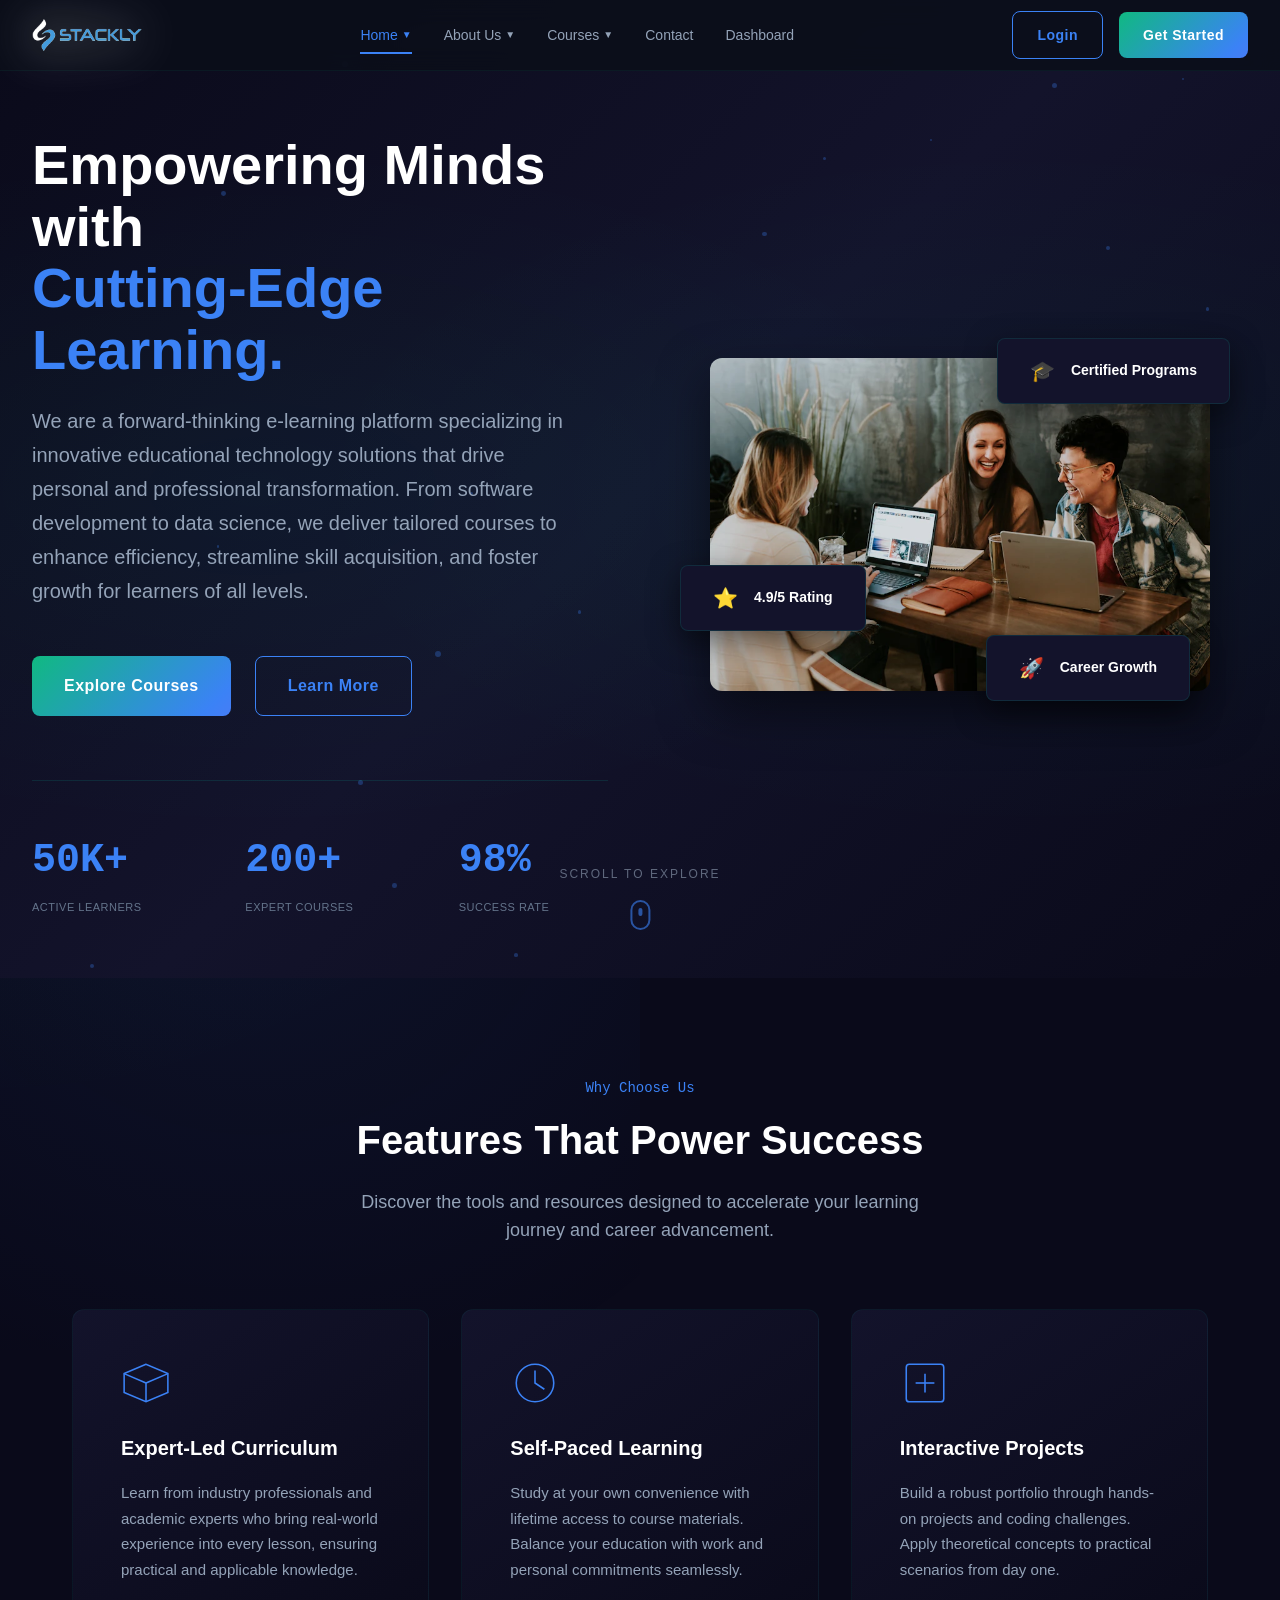
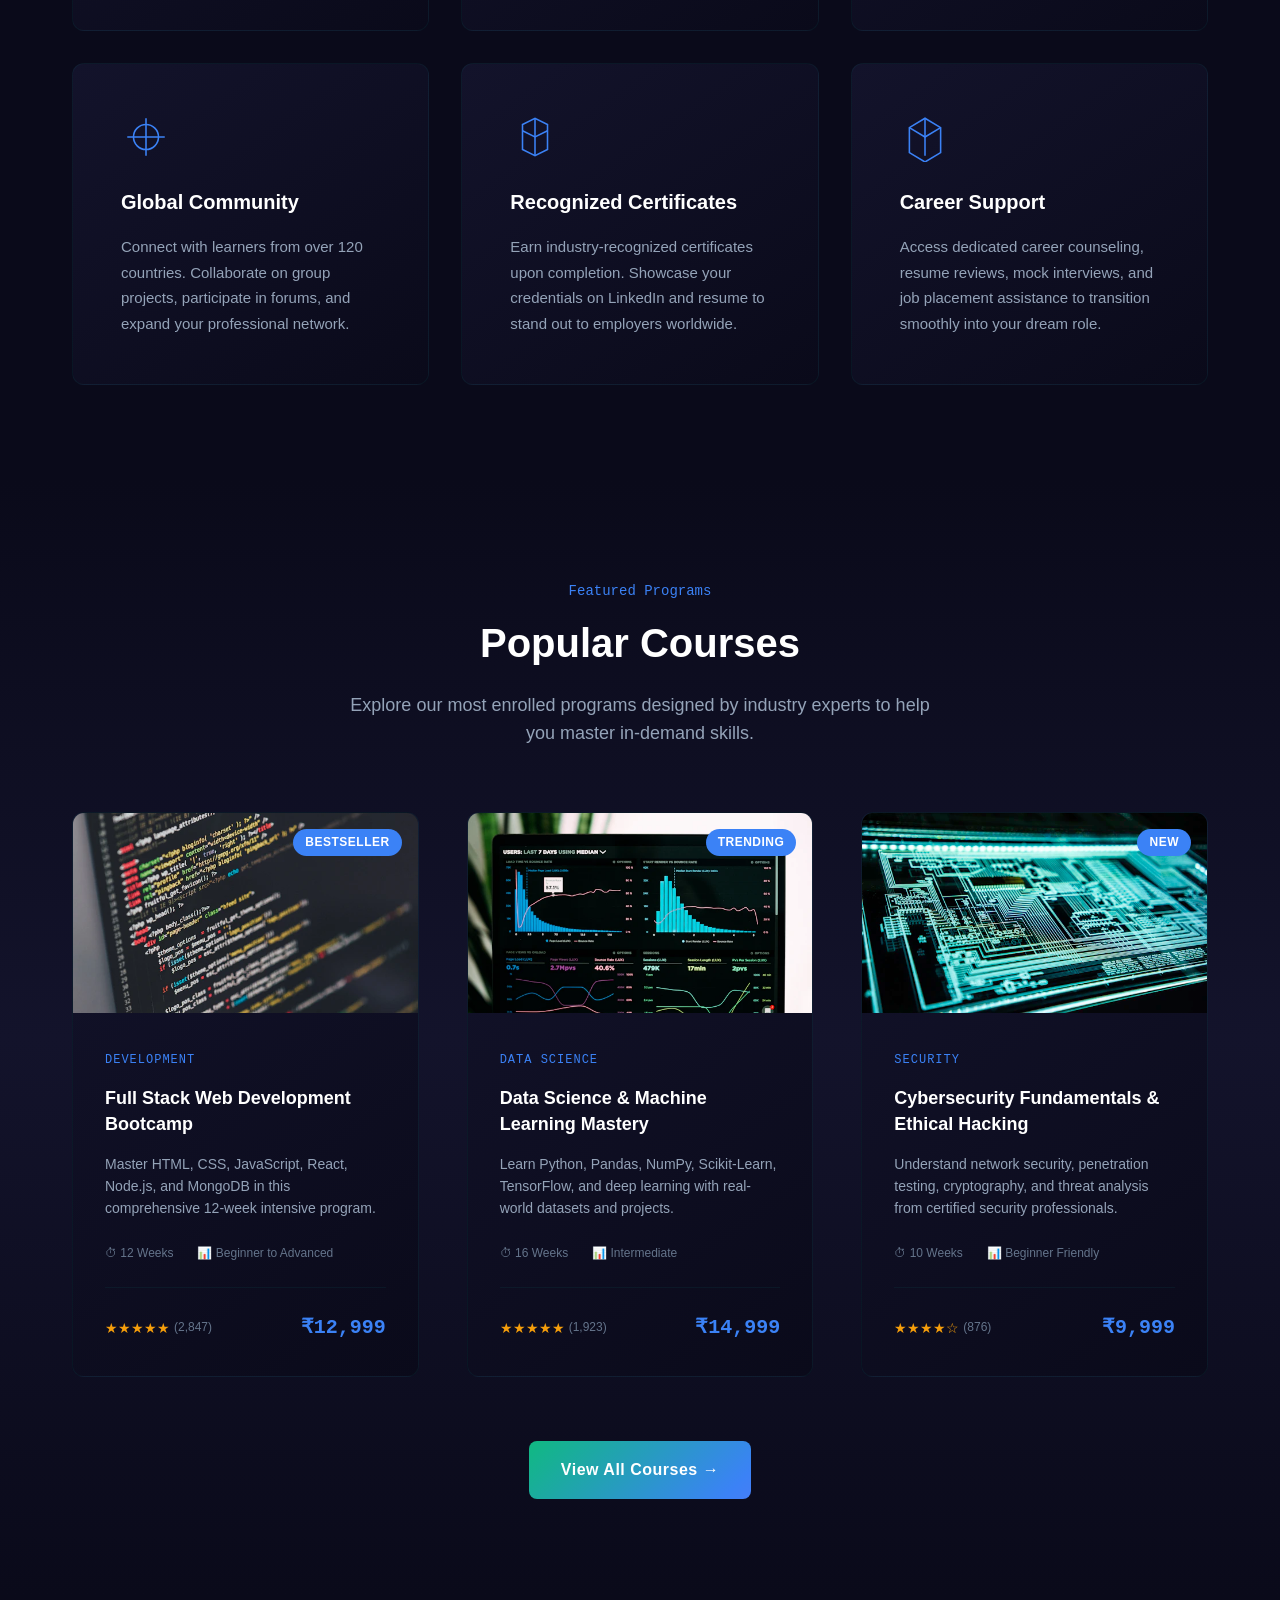
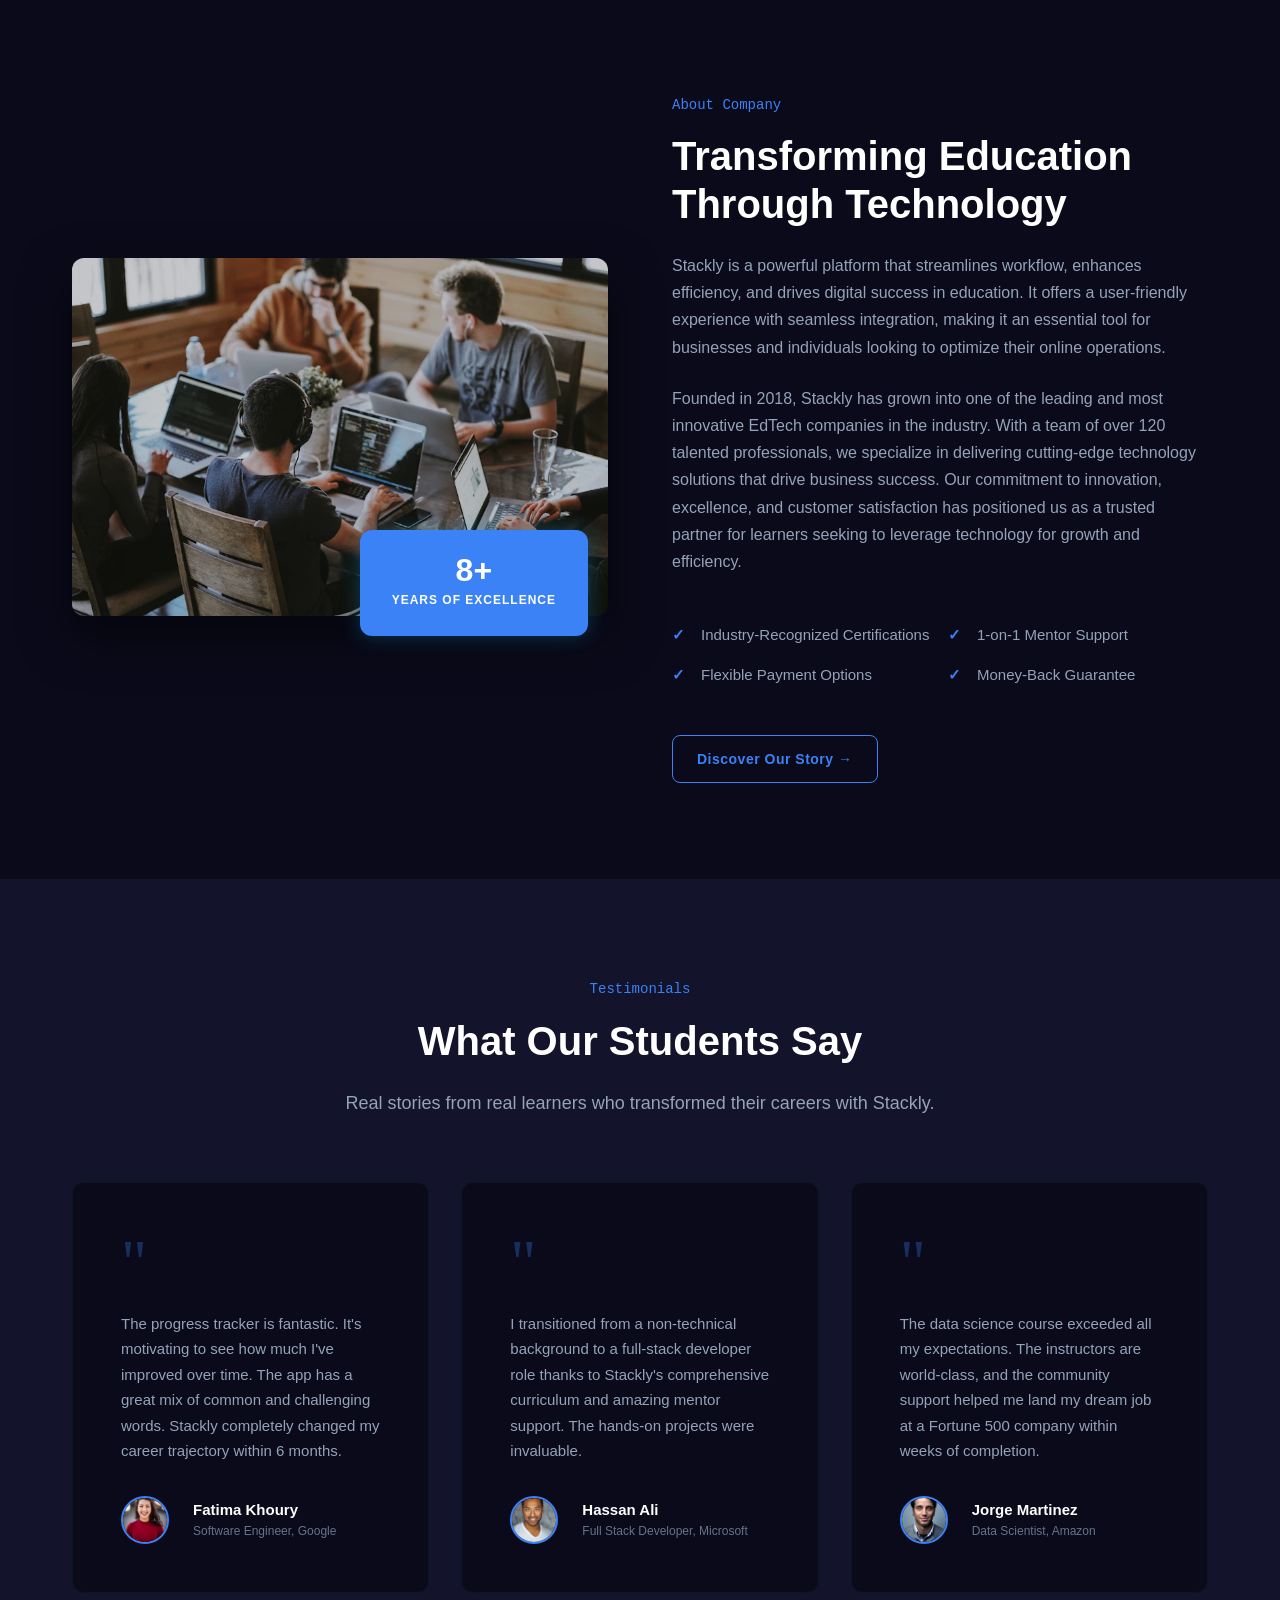
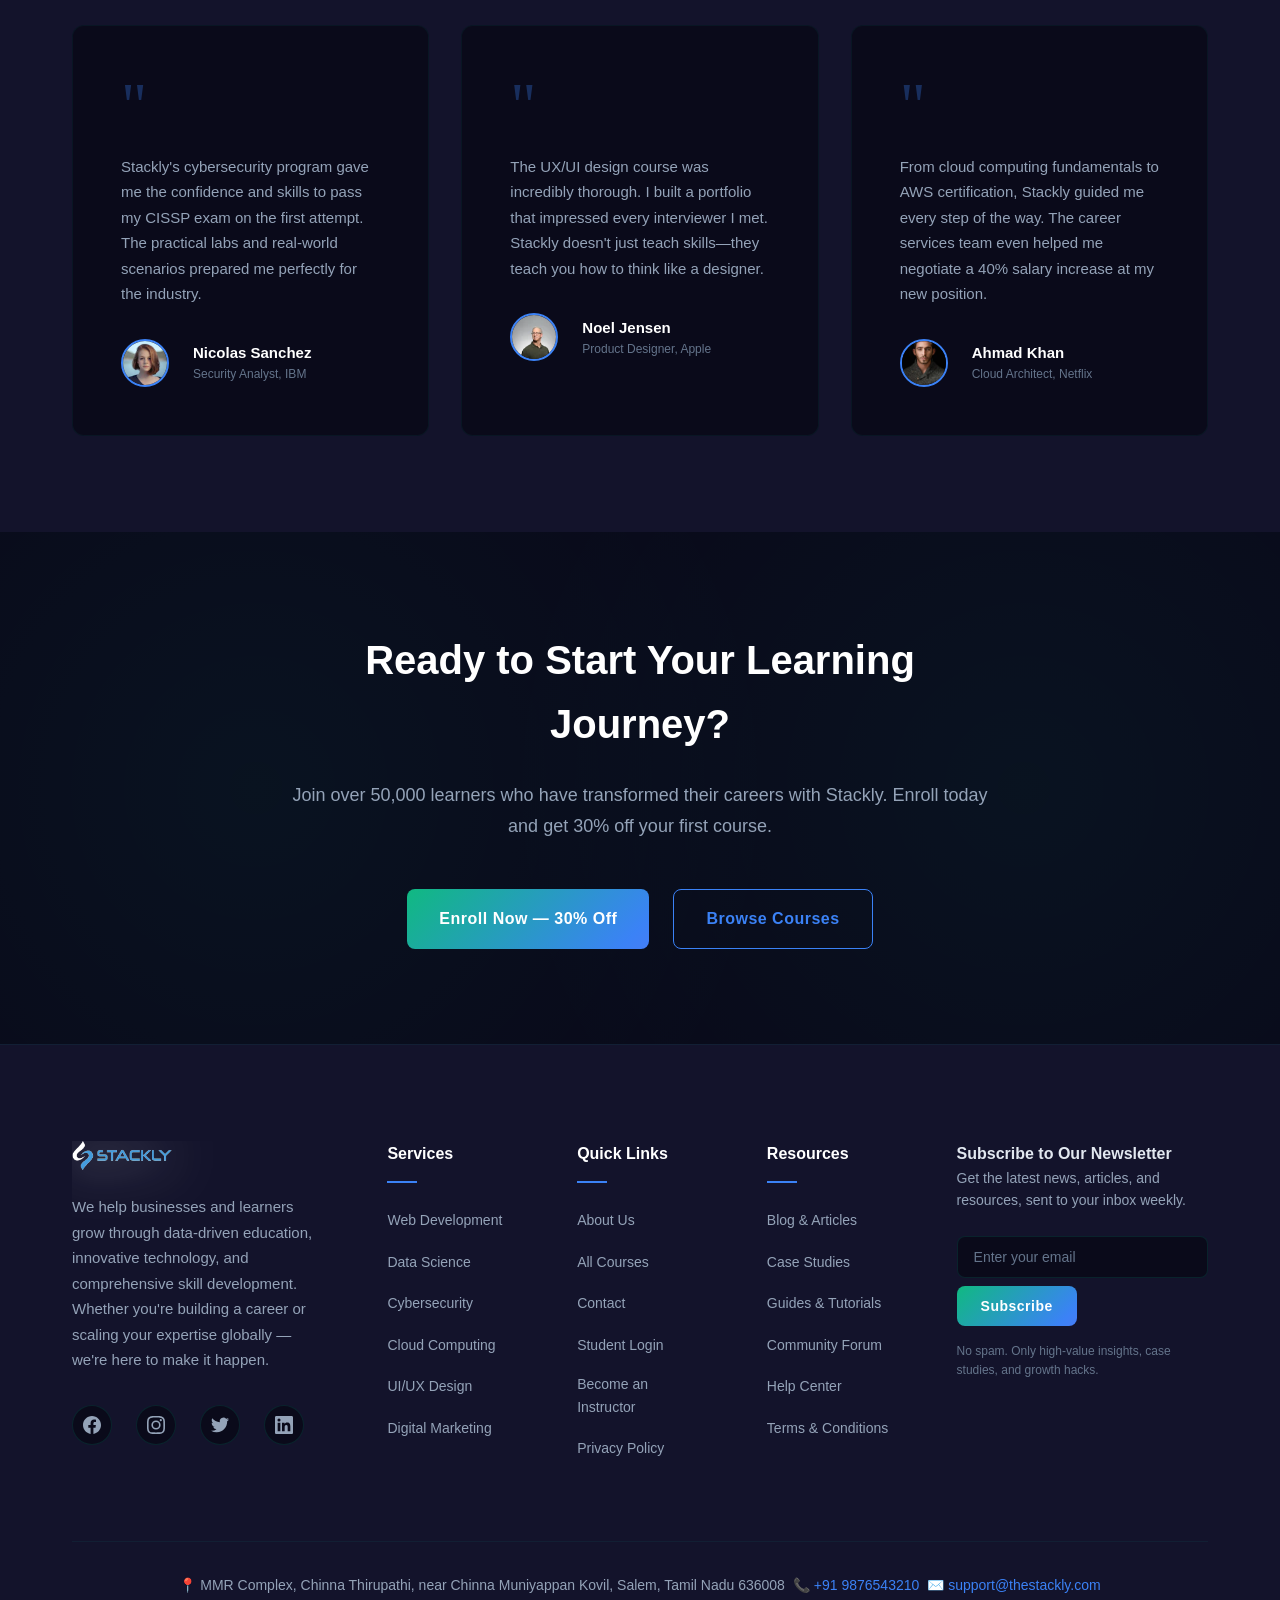
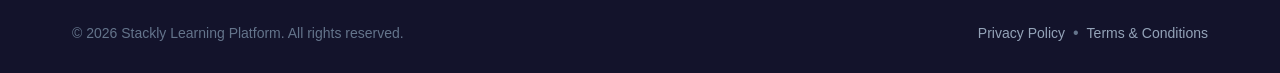
==== commit c6bf7864: "Add files via upload" ====
--- a/index.html
+++ b/index.html
@@ -5,6 +5,7 @@
     <meta name="viewport" content="width=device-width, initial-scale=1.0">
     <title>Stackly - Empowering Your Learning Journey</title>
     <link rel="stylesheet" href="style.css">
+
 </head>
 <body>
     <!-- Stage Loader -->
@@ -60,7 +61,7 @@
                     </ul>
                 </li>
                 <li class="nav-item"><a href="contact.html" class="nav-link">Contact</a></li>
-                <li class="nav-item"><a href="dashboard.html" class="nav-link">Dashboard</a></li>
+                <li class="nav-item"><a href="dashboard-student.html" class="nav-link">Dashboard</a></li>
             </ul>
 
             <div class="nav-actions">
@@ -90,7 +91,7 @@
                     <li><a href="about.html">About Us</a></li>
                     <li><a href="courses.html">Courses</a></li>
                     <li><a href="contact.html">Contact</a></li>
-                    <li><a href="dashboard.html">Dashboard</a></li>
+                    <li><a href="dashboard-student.html">Dashboard</a></li>
                     <li><a href="login.html">Login</a></li>
                     <li><a href="signup.html" class="btn btn-primary mobile-cta">Get Started Now →</a></li>
                 </ul>
@@ -569,4 +570,4 @@
 
     <script src="script.js"></script>
 </body>
-</html>
+</html>
--- a/style.css
+++ b/style.css
@@ -70,7 +70,7 @@
     color: var(--text-primary);
     line-height: 1.6;
     overflow-x: hidden;
-    width: 100vw;
+    width: 100%;
     max-width: 100%;
     word-wrap: break-word;
     overflow-wrap: break-word;
@@ -259,7 +259,7 @@
     position: fixed;
     top: 0;
     left: 0;
-    width: 100vw;
+    width: 100%;
     height: 100vh;
     background: var(--dark-base);
     display: flex;
@@ -309,7 +309,6 @@
 .spinner-svg {
     width: 100%;
     height: 100%;
-    transform: rotate(-90deg);
 }
 
 .spinner-track {
@@ -324,18 +323,24 @@
     stroke: var(--cyan);
     stroke-width: 6;
     stroke-linecap: round;
-    stroke-dasharray: 251.2;
+    stroke-dasharray: 251.3;
     stroke-dashoffset: 62.8;
-    animation: spinnerRotate 2s linear infinite;
+    animation: spinnerDraw 2s ease-in-out infinite;
     filter: drop-shadow(0 0 6px var(--cyan-glow));
-}
-
-@keyframes spinnerRotate {
+    transform-origin: 50px 50px;
+}
+
+@keyframes spinnerDraw {
     0% {
+        stroke-dashoffset: 251.3;
         transform: rotate(0deg);
     }
-
+    50% {
+        stroke-dashoffset: 62.8;
+        transform: rotate(180deg);
+    }
     100% {
+        stroke-dashoffset: 251.3;
         transform: rotate(360deg);
     }
 }
@@ -633,18 +638,15 @@
     gap: var(--space-sm);
     font-size: 1.25rem;
     font-weight: 700;
-    color: var(--text-white);
+}
+
+.mobile-logo-link img {
+    width: 120px;
+    height: auto;
 }
 
 .mobile-close-btn {
-    font-size: 1.5rem;
-    color: var(--cyan);
-    padding: var(--space-xs);
-    transition: transform var(--transition-base);
-}
-
-.mobile-close-btn:hover {
-    transform: rotate(90deg);
+    display: none !important;
 }
 
 .mobile-nav-list {
@@ -3571,9 +3573,10 @@
 
 .dashboard-page {
     background: var(--dark-base);
-    overflow-x: hidden;
-    width: 100%;
-    max-width: 100vw;
+    overflow: hidden;
+    height: 100vh;
+    width: 100%;
+    max-width: 100%;
 }
 
 .dashboard-layout {
@@ -3793,12 +3796,12 @@
 .dashboard-main {
     flex: 1;
     margin-left: 0;
-    min-height: 100vh;
+    height: 100vh;
     display: flex;
     flex-direction: column;
     min-width: 0;
-    max-width: 100vw;
-    overflow-x: hidden;
+    max-width: 100%;
+    overflow: hidden;
 }
 
 .dashboard-header {
@@ -4028,6 +4031,7 @@
 
 .stat-info {
     flex: 1;
+    min-width: 0;
 }
 
 .stat-value {
@@ -4036,6 +4040,9 @@
     font-weight: 700;
     color: var(--text-white);
     font-family: var(--font-mono);
+    white-space: normal;
+    word-break: break-word;
+    line-height: 1.2;
 }
 
 .stat-label {
@@ -4043,6 +4050,11 @@
     color: var(--text-muted);
     text-transform: uppercase;
     letter-spacing: 1px;
+    white-space: normal;
+    word-break: break-word;
+    display: block;
+    line-height: 1.2;
+    margin-top: 4px;
 }
 
 .stat-trend {
@@ -4605,6 +4617,7 @@
     position: absolute;
     bottom: 0;
     right: 0;
+    cursor: pointer;
     width: 32px;
     height: 32px;
     background: var(--cyan);
@@ -4830,8 +4843,9 @@
 }
 
 .error-logo {
-    width: 50px;
+    width: 120px;
     height: auto;
+    filter: drop-shadow(0 0 25px rgba(255, 255, 255, 0.9)) brightness(2);
 }
 
 .error-illustration {
@@ -5301,7 +5315,7 @@
 html,
 body {
     overflow-x: hidden;
-    max-width: 100vw;
+    max-width: 100%;
 }
 
 @media (min-width:768px) and (max-width:1023px) {
@@ -5321,7 +5335,7 @@
 
 @media (max-width:374px) {
     .loader-logo {
-        width: 50px;
+        width: 100px;
     }
 
     .loader-spinner {
@@ -5374,4 +5388,2083 @@
     .loader-content {
         padding: 25px;
     }
+}
+
+/* ============================================
+   ROLE SELECTOR (Compact Version)
+   ============================================ */
+
+.role-selector {
+    display: grid;
+    grid-template-columns: 1fr 1fr;
+    gap: var(--space-sm);
+}
+
+.role-option {
+    cursor: pointer;
+    display: block;
+}
+
+.role-input {
+    position: absolute;
+    opacity: 0;
+    width: 0;
+    height: 0;
+}
+
+.role-card {
+    display: flex;
+    flex-direction: column;
+    align-items: center;
+    gap: 2px;
+    padding: var(--space-sm) var(--space-md);
+    background: var(--gradient-card);
+    border: 2px solid rgba(0, 255, 204, 0.1);
+    border-radius: var(--radius-md);
+    text-align: center;
+    transition: all var(--transition-base);
+}
+
+.role-input:checked + .role-card {
+    border-color: var(--cyan);
+    background: var(--cyan-dim);
+    box-shadow: 0 0 15px rgba(14, 165, 233, 0.2);
+}
+
+.role-input:focus + .role-card {
+    outline: 2px solid var(--cyan);
+    outline-offset: 2px;
+}
+
+.role-card:hover {
+    border-color: rgba(0, 255, 204, 0.3);
+    transform: translateY(-2px);
+}
+
+.role-icon {
+    font-size: 1.25rem;
+    line-height: 1;
+}
+
+.role-name {
+    color: var(--text-white);
+    font-size: 0.8125rem;
+    font-weight: 600;
+}
+
+.role-desc {
+    color: var(--text-muted);
+    font-size: 0.625rem;
+    line-height: 1.3;
+}
+
+/* ============================================
+   MOBILE INPUT WITH +91 PREFIX
+   ============================================ */
+
+.mobile-input-wrap {
+    position: relative;
+    display: flex;
+    align-items: center;
+}
+
+.mobile-input-wrap .input-icon {
+    left: 1rem;
+    z-index: 2;
+}
+
+.mobile-prefix {
+    position: absolute;
+    left: 2.5rem;
+    color: var(--cyan);
+    font-weight: 600;
+    font-size: 0.9375rem;
+    z-index: 2;
+    pointer-events: none;
+}
+
+.mobile-input-wrap .form-input.mobile-input {
+    padding-left: 5rem;
+    letter-spacing: 1px;
+}
+
+/* ============================================
+   SUCCESS MODAL (Signup)
+   ============================================ */
+
+.success-modal {
+    position: fixed;
+    inset: 0;
+    background: rgba(10, 10, 26, 0.95);
+    backdrop-filter: blur(10px);
+    display: none;
+    align-items: center;
+    justify-content: center;
+    z-index: calc(var(--z-loader) + 1);
+    opacity: 0;
+    transition: opacity var(--transition-base);
+}
+
+.success-modal.active {
+    display: flex;
+    opacity: 1;
+}
+
+.success-modal-content {
+    text-align: center;
+    padding: var(--space-3xl);
+    max-width: 400px;
+    animation: modalPopIn 0.5s cubic-bezier(0.4, 0, 0.2, 1);
+}
+
+@keyframes modalPopIn {
+    from {
+        opacity: 0;
+        transform: scale(0.8) translateY(20px);
+    }
+    to {
+        opacity: 1;
+        transform: scale(1) translateY(0);
+    }
+}
+
+.success-icon {
+    font-size: 4rem;
+    margin-bottom: var(--space-lg);
+    animation: iconBounce 0.6s ease 0.2s both;
+}
+
+@keyframes iconBounce {
+    0% { transform: scale(0); }
+    50% { transform: scale(1.2); }
+    100% { transform: scale(1); }
+}
+
+.success-title {
+    font-size: 1.75rem;
+    font-weight: 700;
+    color: var(--text-white);
+    margin-bottom: var(--space-md);
+}
+
+.success-message {
+    color: var(--text-secondary);
+    font-size: 1rem;
+    line-height: 1.6;
+    margin-bottom: var(--space-xl);
+}
+
+.success-loader {
+    width: 100%;
+    height: 4px;
+    background: var(--dark-lightest);
+    border-radius: var(--radius-full);
+    overflow: hidden;
+}
+
+.success-loader-bar {
+    height: 100%;
+    width: 0;
+    background: var(--gradient-primary);
+    border-radius: var(--radius-full);
+    animation: loaderProgress 3s ease forwards;
+}
+
+@keyframes loaderProgress {
+    0% { width: 0; }
+    100% { width: 100%; }
+}
+
+/* ============================================
+   INSTRUCTOR DASHBOARD STYLES
+   ============================================ */
+
+.sidebar-user-role {
+    display: inline-block;
+    margin-top: 4px;
+    padding: 2px 10px;
+    background: var(--cyan-dim);
+    color: var(--cyan);
+    border-radius: var(--radius-full);
+    font-size: 0.625rem;
+    font-weight: 700;
+    text-transform: uppercase;
+    letter-spacing: 1px;
+    border: 1px solid rgba(0, 255, 204, 0.2);
+}
+
+.sidebar-user-role.instructor {
+    background: rgba(139, 92, 246, 0.15);
+    color: #8b5cf6;
+    border-color: rgba(139, 92, 246, 0.3);
+}
+
+/* Instructor-specific stat card colors */
+.stat-card.instructor-stat .stat-icon {
+    background: rgba(139, 92, 246, 0.15);
+    color: #8b5cf6;
+}
+
+/* Revenue chart specific */
+#revenue-chart .chart-bar-fill.study {
+    background: linear-gradient(180deg, #8b5cf6 0%, rgba(139, 92, 246, 0.6) 100%);
+}
+
+/* Instructor panel headers */
+#panel-instructor-overview .panel-title,
+#panel-my-courses .panel-title,
+#panel-students .panel-title,
+#panel-earnings .panel-title,
+#panel-reviews .panel-title,
+#panel-create-course .panel-title {
+    background: linear-gradient(135deg, var(--text-white) 0%, #8b5cf6 100%);
+    -webkit-background-clip: text;
+    -webkit-text-fill-color: transparent;
+    background-clip: text;
+}
+
+/* Student table for instructor */
+.students-table {
+    width: 100%;
+    border-collapse: collapse;
+}
+
+.students-table th,
+.students-table td {
+    padding: var(--space-md);
+    text-align: left;
+    border-bottom: 1px solid rgba(0, 255, 204, 0.05);
+    font-size: 0.875rem;
+}
+
+.students-table th {
+    color: var(--text-muted);
+    font-weight: 600;
+    text-transform: uppercase;
+    font-size: 0.625rem;
+    letter-spacing: 1px;
+}
+
+.students-table td {
+    color: var(--text-secondary);
+}
+
+.students-table tr:hover td {
+    color: var(--text-white);
+    background: var(--cyan-dim);
+}
+
+.student-avatar-small {
+    width: 32px;
+    height: 32px;
+    border-radius: var(--radius-full);
+    object-fit: cover;
+    border: 2px solid var(--cyan);
+    vertical-align: middle;
+    margin-right: var(--space-sm);
+}
+
+/* Earnings cards */
+.earnings-summary {
+    display: grid;
+    grid-template-columns: repeat(2, 1fr);
+    gap: var(--space-lg);
+    margin-bottom: var(--space-xl);
+}
+
+.earnings-card {
+    background: var(--gradient-card);
+    border: 1px solid rgba(0, 255, 204, 0.05);
+    border-radius: var(--radius-lg);
+    padding: var(--space-xl);
+    text-align: center;
+    transition: all var(--transition-base);
+}
+
+.earnings-card:hover {
+    border-color: rgba(0, 255, 204, 0.15);
+    transform: translateY(-3px);
+}
+
+.earnings-card.highlight {
+    border-color: rgba(139, 92, 246, 0.3);
+    background: linear-gradient(145deg, #13132b 0%, rgba(139, 92, 246, 0.1) 100%);
+}
+
+.earnings-amount {
+    font-size: 2rem;
+    font-weight: 700;
+    color: var(--text-white);
+    font-family: var(--font-mono);
+}
+
+.earnings-amount.purple {
+    color: #8b5cf6;
+}
+
+.earnings-label {
+    font-size: 0.75rem;
+    color: var(--text-muted);
+    text-transform: uppercase;
+    letter-spacing: 1px;
+    margin-top: var(--space-xs);
+}
+
+/* Create course form */
+.create-course-form {
+    display: flex;
+    flex-direction: column;
+    gap: var(--space-lg);
+}
+
+.course-upload-area {
+    border: 2px dashed rgba(0, 255, 204, 0.2);
+    border-radius: var(--radius-lg);
+    padding: var(--space-3xl);
+    text-align: center;
+    transition: all var(--transition-base);
+    cursor: pointer;
+}
+
+.course-upload-area:hover {
+    border-color: var(--cyan);
+    background: var(--cyan-dim);
+}
+
+.upload-icon {
+    font-size: 3rem;
+    margin-bottom: var(--space-md);
+}
+
+.upload-text {
+    color: var(--text-secondary);
+    font-size: 1rem;
+    margin-bottom: var(--space-xs);
+}
+
+.upload-hint {
+    color: var(--text-muted);
+    font-size: 0.75rem;
+}
+
+/* Review cards */
+.review-card {
+    background: var(--gradient-card);
+    border: 1px solid rgba(0, 255, 204, 0.05);
+    border-radius: var(--radius-lg);
+    padding: var(--space-lg);
+    margin-bottom: var(--space-md);
+    transition: all var(--transition-base);
+}
+
+.review-card:hover {
+    border-color: rgba(0, 255, 204, 0.1);
+}
+
+.review-header {
+    display: flex;
+    align-items: center;
+    justify-content: space-between;
+    margin-bottom: var(--space-sm);
+}
+
+.review-student {
+    display: flex;
+    align-items: center;
+    gap: var(--space-sm);
+}
+
+.review-student-name {
+    color: var(--text-white);
+    font-weight: 600;
+    font-size: 0.9375rem;
+}
+
+.review-stars {
+    color: #f59e0b;
+    font-size: 0.875rem;
+}
+
+.review-text {
+    color: var(--text-secondary);
+    font-size: 0.875rem;
+    line-height: 1.6;
+}
+
+.review-course-tag {
+    display: inline-block;
+    margin-top: var(--space-sm);
+    padding: 2px 10px;
+    background: var(--cyan-dim);
+    color: var(--cyan);
+    border-radius: var(--radius-full);
+    font-size: 0.625rem;
+    font-weight: 600;
+    text-transform: uppercase;
+}
+
+/* ============================================
+   FORM ERROR STYLES (Enhanced)
+   ============================================ */
+
+/* ============================================================
+   MOBILE RESPONSIVE – CONSOLIDATED FINAL FIXES
+   Covers: auth, dashboard, navbar, forms, all pages
+   ============================================================ */
+
+/* ── 1. GLOBAL OVERFLOW PREVENTION ── */
+*, *::before, *::after { box-sizing: border-box; }
+
+html, body {
+    overflow-x: hidden;
+    max-width: 100%;
+    position: relative;
+}
+
+img, video, svg, canvas { max-width: 100%; height: auto; }
+
+/* ── 2. FORM ERROR (single definition, no duplicates) ── */
+.form-error {
+    color: #e74c3c;
+    font-size: 0.75rem;
+    font-weight: 500;
+    display: none;
+    margin-top: 4px;
+    animation: errorShake 0.3s ease;
+}
+
+.form-error.show,
+.input-error ~ .form-error,
+.form-input.input-error ~ .form-error,
+.form-select.input-error ~ .form-error,
+.form-textarea.input-error ~ .form-error,
+.mobile-input.input-error ~ .form-error { display: block; }
+
+.form-input.input-error,
+.form-select.input-error,
+.form-textarea.input-error,
+.mobile-input.input-error { border-color: #e74c3c; }
+
+@keyframes errorShake {
+    0%, 100% { transform: translateX(0); }
+    25% { transform: translateX(-5px); }
+    75% { transform: translateX(5px); }
+}
+
+/* ── 3. STAT CARD OVERFLOW FIX (single definition) ── */
+.stat-card { min-width: 0; overflow: hidden; }
+.stat-info { min-width: 0; overflow: hidden; }
+.stat-value {
+    white-space: normal;
+    word-break: break-word;
+    font-size: clamp(1.125rem, 3vw, 1.5rem);
+    line-height: 1.2;
+}
+.stat-label {
+    white-space: normal;
+    word-break: break-word;
+    font-size: 0.6875rem;
+    line-height: 1.2;
+    margin-top: 4px;
+    display: block;
+}
+.stat-trend {
+    white-space: nowrap;
+    flex-shrink: 0;
+    font-size: 0.75rem;
+    margin-left: var(--space-xs);
+}
+
+/* ── 4. BRAND LOGO ── */
+.brand-logo {
+    width: 110px;
+    height: auto;
+    filter: drop-shadow(0 0 25px rgba(255,255,255,0.9)) brightness(2);
+}
+@media (max-width: 1023px) { .brand-logo { width: 90px; } }
+@media (max-width: 480px) { .brand-logo { width: 80px; } }
+
+/* ── 5. HAMBURGER BUTTON ── */
+.hamburger-btn {
+    display: flex;
+    flex-direction: column;
+    gap: 5px;
+    padding: 8px;
+    z-index: calc(var(--z-mobile-menu) + 2);
+    cursor: pointer;
+    background: none;
+    border: none;
+}
+.hamburger-line {
+    display: block;
+    width: 22px;
+    height: 2px;
+    background: var(--text-white);
+    border-radius: var(--radius-full);
+    transition: var(--transition-base);
+}
+@media (min-width: 1024px) { .hamburger-btn { display: none !important; } }
+
+/* ── 6. MOBILE CLOSE BUTTON ── */
+.mobile-close-btn {
+    display: flex !important;
+    align-items: center;
+    justify-content: center;
+    width: 40px;
+    height: 40px;
+    min-width: 40px;
+    background: rgba(255,255,255,0.08);
+    border: 1px solid rgba(255,255,255,0.15);
+    border-radius: var(--radius-full);
+    font-size: 1.1rem;
+    color: var(--text-white);
+    cursor: pointer;
+    flex-shrink: 0;
+    transition: var(--transition-base);
+    z-index: calc(var(--z-mobile-menu) + 2);
+}
+.mobile-close-btn:hover { background: rgba(255,255,255,0.18); color: var(--cyan); }
+
+/* ── 7. MOBILE MENU OVERLAY ── */
+.mobile-menu-overlay {
+    position: fixed;
+    top: 0; left: 0;
+    width: 100%;
+    height: 100%; height: 100dvh;
+    background: rgba(10,10,26,0.98);
+    backdrop-filter: blur(20px);
+    -webkit-backdrop-filter: blur(20px);
+    z-index: var(--z-mobile-menu);
+    display: flex;
+    flex-direction: column;
+    padding: var(--space-lg);
+    transform: translateX(100%);
+    transition: transform 0.35s cubic-bezier(0.4,0,0.2,1);
+    overflow-y: auto;
+    -webkit-overflow-scrolling: touch;
+}
+.mobile-menu-overlay.active { transform: translateX(0); }
+@media (min-width: 1024px) { .mobile-menu-overlay { display: none !important; } }
+
+.mobile-menu-header {
+    display: flex;
+    align-items: center;
+    justify-content: space-between;
+    margin-bottom: var(--space-xl);
+    padding-bottom: var(--space-md);
+    border-bottom: 1px solid rgba(255,255,255,0.08);
+    flex-shrink: 0;
+}
+
+.mobile-logo-link {
+    display: flex;
+    align-items: center;
+    gap: var(--space-sm);
+}
+.mobile-logo-link img {
+    width: 90px; height: auto;
+    filter: drop-shadow(0 0 25px rgba(255,255,255,0.9)) brightness(2);
+}
+
+.mobile-nav-list {
+    display: flex;
+    flex-direction: column;
+    gap: 4px;
+    margin-bottom: var(--space-xl);
+    flex-shrink: 0;
+}
+.mobile-nav-list li a {
+    display: block;
+    padding: 14px var(--space-md);
+    font-size: 1rem;
+    font-weight: 500;
+    color: var(--text-secondary);
+    border-bottom: 1px solid rgba(255,255,255,0.05);
+    transition: var(--transition-base);
+    border-radius: var(--radius-md);
+}
+.mobile-nav-list li a:hover {
+    color: var(--cyan);
+    background: rgba(59,130,246,0.08);
+    padding-left: calc(var(--space-md) + 4px);
+}
+.mobile-nav-list .mobile-cta {
+    margin-top: var(--space-md);
+    text-align: center;
+    background: var(--gradient-primary) !important;
+    color: #fff !important;
+    border: none !important;
+    border-radius: var(--radius-md) !important;
+    padding: var(--space-md) !important;
+    font-weight: 700 !important;
+    border-bottom: none !important;
+}
+
+/* ── 8. NAVBAR ── */
+.navbar {
+    display: flex;
+    align-items: center;
+    justify-content: space-between;
+    height: 64px;
+    padding: 0 var(--space-md);
+    max-width: 100%;
+    overflow: hidden;
+}
+@media (min-width: 1024px) {
+    .navbar { height: 70px; padding: 0 var(--space-lg); }
+}
+
+/* ── 9. CONTAINER PADDING ── */
+.container {
+    width: 100%;
+    max-width: 1200px;
+    margin: 0 auto;
+    padding: 0 var(--space-md);
+}
+@media (min-width: 768px) { .container { padding: 0 var(--space-lg); } }
+@media (min-width: 1024px) { .container { padding: 0 var(--space-xl); } }
+
+/* ── 10. HERO SECTION MOBILE ── */
+@media (max-width: 767px) {
+    .hero-section { padding-top: 64px; min-height: auto; }
+    .hero-content {
+        grid-template-columns: 1fr;
+        padding: var(--space-xl) var(--space-md);
+        gap: var(--space-xl);
+    }
+    .hero-text { max-width: 100%; text-align: center; }
+    .hero-cta-group {
+        justify-content: center;
+        flex-direction: column;
+        align-items: stretch;
+    }
+    .hero-cta-group .btn { width: 100%; justify-content: center; }
+    .hero-stats { grid-template-columns: repeat(3, 1fr); gap: var(--space-md); }
+    .hero-visual { display: none; }
+    .floating-card { display: none; }
+}
+@media (max-width: 480px) {
+    .hero-stats { grid-template-columns: 1fr; gap: var(--space-sm); }
+}
+
+/* ── 11. SECTION PADDING MOBILE ── */
+@media (max-width: 767px) {
+    .features-section,
+    .courses-preview-section,
+    .about-preview-section,
+    .testimonials-section,
+    .cta-section { padding: var(--space-xl) 0; }
+    .section-header { margin-bottom: var(--space-xl); padding: 0 var(--space-md); }
+}
+
+/* ── 12. COURSE CARDS ── */
+.course-card, .course-preview-card { width: 100%; min-width: 0; }
+
+/* ── 13. FORM ROW RESPONSIVE ── */
+.form-row {
+    display: grid;
+    grid-template-columns: 1fr 1fr;
+    gap: var(--space-md);
+}
+@media (max-width: 600px) { .form-row { grid-template-columns: 1fr; } }
+
+/* ── 14. AUTH PAGES (single, clean definition) ── */
+.auth-page { min-height: 100vh; overflow-x: hidden; }
+
+.auth-container {
+    display: grid;
+    grid-template-columns: 1fr;
+    min-height: 100vh;
+    width: 100%;
+    overflow-x: hidden;
+}
+@media (min-width: 1024px) {
+    .auth-container { grid-template-columns: 1fr 1.2fr; }
+}
+
+.auth-visual { display: none; }
+@media (min-width: 1024px) {
+    .auth-visual { display: flex; position: relative; overflow: hidden; }
+}
+
+.auth-form-section {
+    display: flex;
+    align-items: center;
+    justify-content: center;
+    padding: var(--space-xl) var(--space-md);
+    background: var(--dark-base);
+    width: 100%;
+    min-height: 100vh;
+}
+
+.auth-form-wrap {
+    width: 100%;
+    max-width: 480px;
+}
+
+/* Auth form inputs - prevent iOS zoom */
+@media (max-width: 767px) {
+    .form-input, .form-select, .form-textarea { font-size: 16px; }
+}
+
+/* Social login buttons - always fit on mobile */
+.social-login {
+    display: grid;
+    grid-template-columns: 1fr 1fr;
+    gap: var(--space-sm);
+}
+.social-btn {
+    display: flex;
+    align-items: center;
+    justify-content: center;
+    gap: 6px;
+    padding: 0.75rem 0.5rem;
+    font-size: 0.875rem;
+    white-space: nowrap;
+    overflow: hidden;
+    min-width: 0;
+}
+@media (max-width: 360px) {
+    .social-login { grid-template-columns: 1fr; }
+}
+
+/* Role selector - always 2 columns on mobile */
+.role-selector { display: grid; grid-template-columns: 1fr 1fr; gap: var(--space-sm); }
+@media (max-width: 380px) {
+    .role-card { padding: 8px 4px; }
+    .role-icon { font-size: 1rem; }
+    .role-name { font-size: 0.7rem; }
+    .role-desc { font-size: 0.55rem; }
+}
+
+/* ── 15. DASHBOARD LAYOUT MOBILE ── */
+.dashboard-layout {
+    display: flex;
+    min-height: 100vh;
+    width: 100%;
+    overflow-x: hidden;
+}
+
+.dashboard-sidebar {
+    position: fixed;
+    top: 0; left: 0;
+    width: 280px;
+    height: 100%; height: 100dvh;
+    background: var(--light-navy);
+    z-index: var(--z-mobile-menu);
+    transform: translateX(-100%);
+    transition: transform 0.3s cubic-bezier(0.4,0,0.2,1);
+    overflow-y: auto;
+    overflow-x: hidden;
+    -webkit-overflow-scrolling: touch;
+    flex-shrink: 0;
+    display: flex;
+    flex-direction: column;
+}
+.dashboard-sidebar.sidebar-open {
+    transform: translateX(0);
+    box-shadow: var(--shadow-lg);
+}
+@media (min-width: 1024px) {
+    .dashboard-sidebar {
+        position: fixed;
+        transform: translateX(0);
+        width: 260px;
+        z-index: var(--z-sticky);
+    }
+    .dashboard-main { margin-left: 260px; }
+}
+
+.dashboard-main {
+    flex: 1;
+    min-width: 0;
+    width: 100%;
+    display: flex;
+    flex-direction: column;
+    overflow-x: hidden;
+}
+
+/* ── 16. SIDEBAR CLOSE BUTTON ── */
+.sidebar-close {
+    display: flex;
+    align-items: center;
+    justify-content: center;
+    width: 36px; height: 36px;
+    background: rgba(255,255,255,0.08);
+    border: 1px solid rgba(255,255,255,0.12);
+    border-radius: var(--radius-full);
+    font-size: 1rem;
+    color: var(--text-white);
+    cursor: pointer;
+    transition: var(--transition-base);
+    flex-shrink: 0;
+}
+.sidebar-close:hover { background: rgba(255,255,255,0.15); color: var(--cyan); }
+@media (min-width: 1024px) { .sidebar-close { display: none; } }
+
+/* ── 17. SIDEBAR TOGGLE (dashboard hamburger) ── */
+.sidebar-toggle {
+    display: flex;
+    flex-direction: column;
+    gap: 4px;
+    padding: 8px;
+    cursor: pointer;
+    flex-shrink: 0;
+}
+.sidebar-toggle span {
+    display: block;
+    width: 20px; height: 2px;
+    background: var(--text-white);
+    border-radius: var(--radius-full);
+    transition: var(--transition-base);
+}
+@media (min-width: 1024px) { .sidebar-toggle { display: none; } }
+
+/* ── 18. SIDEBAR BACKDROP ── */
+.sidebar-backdrop {
+    display: none;
+    position: fixed;
+    inset: 0;
+    background: rgba(0,0,0,0.6);
+    z-index: calc(var(--z-mobile-menu) - 1);
+    backdrop-filter: blur(2px);
+}
+.sidebar-backdrop.active { display: block; }
+
+/* Old sidebar overlay (alias) */
+.sidebar-overlay { display: none; position: fixed; inset: 0; background: rgba(0,0,0,0.65); z-index: calc(var(--z-mobile-menu) - 1); }
+.sidebar-overlay.active { display: block; }
+
+/* ── 19. DASHBOARD HEADER ── */
+.dashboard-header {
+    position: sticky;
+    top: 0;
+    display: flex;
+    align-items: center;
+    gap: var(--space-sm);
+    padding: var(--space-sm) var(--space-md);
+    background: var(--dark-base);
+    border-bottom: 1px solid rgba(255,255,255,0.05);
+    z-index: calc(var(--z-header) - 1);
+    min-width: 0;
+    width: 100%;
+}
+.dashboard-welcome { flex: 1; min-width: 0; }
+.welcome-title {
+    font-size: 1rem;
+    font-weight: 700;
+    color: var(--text-white);
+    white-space: nowrap;
+    overflow: hidden;
+    text-overflow: ellipsis;
+    max-width: 200px;
+}
+@media (max-width: 400px) {
+    .welcome-title { font-size: 0.875rem; max-width: 130px; }
+    .welcome-email { display: none; }
+}
+.dashboard-actions { display: flex; align-items: center; gap: 8px; flex-shrink: 0; }
+@media (max-width: 400px) {
+    .action-btn { width: 34px; height: 34px; font-size: 1rem; }
+}
+
+/* ── 20. STATS GRID – DASHBOARD ── */
+.stats-grid {
+    display: grid;
+    grid-template-columns: repeat(2, 1fr);
+    gap: var(--space-md);
+    margin-bottom: var(--space-xl);
+}
+@media (max-width: 480px) { .stats-grid { grid-template-columns: 1fr; } }
+@media (min-width: 1024px) { .stats-grid { grid-template-columns: repeat(4, 1fr); } }
+
+/* ── 21. DASHBOARD CONTENT ── */
+.dashboard-content {
+    flex: 1;
+    padding: var(--space-md);
+    overflow-y: auto;
+    overflow-x: hidden;
+    -webkit-overflow-scrolling: touch;
+    width: 100%;
+    min-width: 0;
+    scrollbar-width: thin;
+    scrollbar-color: var(--dark-lightest) var(--dark-base);
+    max-width: 100%;
+}
+@media (min-width: 768px) { .dashboard-content { padding: var(--space-lg); } }
+
+.dashboard-content::-webkit-scrollbar { width: 6px; }
+.dashboard-content::-webkit-scrollbar-track { background: var(--dark-base); }
+.dashboard-content::-webkit-scrollbar-thumb { background: var(--dark-lightest); border-radius: var(--radius-full); }
+
+/* ── 22. DASHBOARD GRID 2 ── */
+.dashboard-grid-2 {
+    display: grid;
+    grid-template-columns: 1fr;
+    gap: var(--space-md);
+    margin-bottom: var(--space-xl);
+}
+@media (min-width: 1024px) { .dashboard-grid-2 { grid-template-columns: 1fr 1fr; } }
+
+/* ── 23. DASHBOARD COURSES GRID ── */
+.dashboard-courses-grid { display: grid; grid-template-columns: 1fr; gap: var(--space-md); }
+@media (min-width: 768px) { .dashboard-courses-grid { grid-template-columns: repeat(2, 1fr); } }
+
+/* ── 24. ANALYTICS GRID ── */
+.analytics-grid { display: grid; grid-template-columns: 1fr; gap: var(--space-md); margin-bottom: var(--space-xl); }
+@media (min-width: 1024px) { .analytics-grid { grid-template-columns: 1fr 1fr; } }
+
+/* ── 25. CERTIFICATES GRID ── */
+.certificates-grid { display: grid; grid-template-columns: 1fr; gap: var(--space-md); }
+@media (min-width: 600px) { .certificates-grid { grid-template-columns: repeat(2, 1fr); } }
+@media (min-width: 1024px) { .certificates-grid { grid-template-columns: repeat(3, 1fr); } }
+
+/* ── 26. EARNINGS SUMMARY ── */
+.earnings-summary { display: grid; grid-template-columns: repeat(2, 1fr); gap: var(--space-md); margin-bottom: var(--space-xl); }
+@media (max-width: 480px) { .earnings-summary { grid-template-columns: 1fr; } }
+
+/* ── 27. STUDENTS TABLE – horizontal scroll on mobile ── */
+.table-wrap, .students-table-wrap {
+    width: 100%;
+    overflow-x: auto;
+    -webkit-overflow-scrolling: touch;
+    border-radius: var(--radius-md);
+}
+.students-table-wrap::-webkit-scrollbar { height: 6px; }
+.students-table-wrap::-webkit-scrollbar-track { background: var(--dark-base); }
+.students-table-wrap::-webkit-scrollbar-thumb { background: var(--dark-lightest); border-radius: var(--radius-full); }
+
+.students-table { width: 100%; min-width: 600px; border-collapse: collapse; }
+@media (max-width: 767px) {
+    .students-table th, .students-table td { padding: var(--space-sm) 10px; font-size: 0.8rem; }
+}
+
+/* ── 28. COURSE PROGRESS / REC COURSE CARDS ── */
+.course-progress-item { min-width: 0; }
+.course-progress-info { flex: 1; min-width: 0; }
+@media (max-width: 480px) {
+    .course-progress-item { flex-wrap: wrap; }
+    .course-progress-thumb { width: 48px; height: 48px; }
+    .rec-course-card { flex-direction: column; align-items: flex-start; }
+    .rec-course-img { width: 100%; height: 120px; }
+}
+
+/* ── 29. DEADLINE ITEMS ── */
+.deadline-item { min-width: 0; }
+.deadline-info { flex: 1; min-width: 0; }
+@media (max-width: 480px) {
+    .deadline-item { gap: var(--space-sm); flex-wrap: wrap; }
+    .deadline-date { min-width: 50px; height: 50px; }
+    .deadline-badge { font-size: 0.5625rem; }
+}
+
+/* ── 30. QUICK ACTIONS GRID ── */
+.quick-actions-grid {
+    display: grid;
+    grid-template-columns: repeat(2, 1fr);
+    gap: var(--space-md);
+    margin-bottom: var(--space-xl);
+}
+@media (min-width: 768px) { .quick-actions-grid { grid-template-columns: repeat(4, 1fr); } }
+@media (max-width: 480px) {
+    .quick-actions-grid { gap: var(--space-sm); }
+    .quick-action-card { padding: var(--space-sm); }
+    .quick-action-icon { font-size: 1.5rem; }
+    .quick-action-text { font-size: 0.75rem; }
+}
+
+/* ── 31. ACTIVITY CHART ── */
+.activity-chart {
+    overflow-x: auto;
+    -webkit-overflow-scrolling: touch;
+}
+.chart-bar-group { min-width: 30px; }
+
+/* ── 32. SKILL BARS ── */
+@media (max-width: 600px) {
+    .skill-bar { grid-template-columns: 70px 1fr 40px; gap: var(--space-sm); }
+    .skill-name, .skill-value { font-size: 0.75rem; }
+}
+
+/* ── 33. USER MENU DROPDOWN ── */
+@media (max-width: 480px) {
+    .user-menu { right: -10px; min-width: 140px; }
+}
+
+/* ── 34. SUCCESS MODAL ── */
+.success-modal-content {
+    margin: var(--space-md);
+    padding: var(--space-xl);
+    max-width: calc(100vw - 2rem);
+    border-radius: var(--radius-xl);
+    background: var(--light-navy);
+}
+@media (max-width: 480px) {
+    .success-modal-content { padding: var(--space-lg); margin: var(--space-md); }
+}
+
+/* ── 35. PANEL TITLE ── */
+.panel-title { font-size: clamp(1.1rem, 4vw, 1.5rem); word-break: break-word; }
+
+/* ── 36. CARD HEADER WRAP ── */
+.card-header { flex-wrap: wrap; gap: var(--space-sm); }
+
+/* ── 37. COURSES GRID MOBILE ── */
+@media (max-width: 767px) {
+    .courses-grid, .courses-preview-grid { grid-template-columns: 1fr; }
+}
+@media (min-width: 640px) and (max-width: 1023px) {
+    .courses-grid, .courses-preview-grid { grid-template-columns: repeat(2, 1fr); }
+}
+
+/* ── 38. INSTRUCTOR COURSE CARDS ── */
+@media (max-width: 600px) {
+    .instructor-course-card, .my-course-card { flex-direction: column; }
+    .instructor-course-thumb { width: 100%; height: 160px; }
+}
+
+/* ── 39. FOOTER MOBILE ── */
+@media (max-width: 767px) {
+    .footer-grid { grid-template-columns: 1fr; gap: var(--space-xl); }
+}
+
+/* ── 40. CONTACT PAGE ── */
+@media (max-width: 767px) {
+    .contact-grid, .contact-layout { grid-template-columns: 1fr; }
+}
+
+/* ── 41. ABOUT PAGE ── */
+@media (max-width: 767px) { .team-grid { grid-template-columns: repeat(2, 1fr); } }
+@media (max-width: 480px) { .team-grid { grid-template-columns: 1fr; } }
+@media (max-width: 767px) {
+    .timeline-item { flex-direction: column; }
+    .timeline-date { text-align: left; }
+}
+
+/* ── 42. COURSES PAGE FILTERS ── */
+.courses-filters { display: flex; flex-wrap: wrap; gap: var(--space-sm); margin-bottom: var(--space-xl); }
+.filter-btn { flex-shrink: 0; }
+
+/* ── 43. REVIEW HEADER MOBILE ── */
+@media (max-width: 480px) {
+    .review-header { flex-direction: column; }
+    .review-student { width: 100%; }
+}
+
+/* ── 44. RECOMMENDED COURSES ── */
+.recommended-courses { display: grid; grid-template-columns: 1fr; gap: var(--space-lg); }
+@media (min-width: 768px) { .recommended-courses { grid-template-columns: repeat(2, 1fr); } }
+@media (min-width: 1024px) { .recommended-courses { grid-template-columns: repeat(3, 1fr); } }
+
+/* ── 45. ERROR PAGE ── */
+.error-container {
+    display: flex;
+    align-items: center;
+    justify-content: center;
+    min-height: 100vh;
+    padding: var(--space-xl) var(--space-md);
+    text-align: center;
+    overflow-x: hidden;
+}
+.error-content { max-width: 600px; width: 100%; }
+.error-svg { width: 100%; max-width: 250px; height: auto; }
+.error-title { font-size: clamp(1.5rem, 5vw, 2.5rem); font-weight: 700; color: var(--text-white); margin-bottom: var(--space-md); }
+.error-desc {
+    color: var(--text-secondary);
+    font-size: clamp(0.875rem, 2.5vw, 1rem);
+    line-height: 1.7;
+    margin-bottom: var(--space-xl);
+    padding: 0 var(--space-sm);
+}
+.error-actions {
+    display: flex;
+    gap: var(--space-md);
+    justify-content: center;
+    flex-wrap: wrap;
+}
+@media (max-width: 400px) {
+    .error-actions { flex-direction: column; align-items: stretch; }
+    .error-actions .btn { width: 100%; justify-content: center; }
+}
+.error-footer { padding: var(--space-lg) var(--space-md); text-align: center; border-top: 1px solid rgba(255,255,255,0.05); }
+.error-footer-content p { color: var(--text-muted); font-size: 0.75rem; margin-bottom: var(--space-xs); }
+.error-footer-links { display: flex; gap: var(--space-md); justify-content: center; flex-wrap: wrap; }
+.error-footer-links a { color: var(--text-secondary); font-size: 0.75rem; }
+.error-footer-links a:hover { color: var(--cyan); }
+.error-footer-links span { color: var(--text-muted); }
+
+/* ── 46. 404 PAGE ── */
+.error-page { min-height: 100vh; display: flex; flex-direction: column; overflow-x: hidden; }
+
+/* ── 47. SIDEBAR SCROLL ── */
+.dashboard-sidebar::-webkit-scrollbar { width: 4px; }
+.dashboard-sidebar::-webkit-scrollbar-track { background: var(--light-navy); }
+.dashboard-sidebar::-webkit-scrollbar-thumb { background: var(--dark-lightest); border-radius: var(--radius-full); }
+
+/* ── 48. SIDEBAR HEADER USER SECTION ── */
+.sidebar-header {
+    display: flex;
+    align-items: center;
+    justify-content: space-between;
+    padding: var(--space-lg);
+    border-bottom: 1px solid rgba(255,255,255,0.07);
+    flex-shrink: 0;
+}
+.sidebar-user {
+    display: flex;
+    align-items: center;
+    gap: var(--space-md);
+    padding: var(--space-lg);
+    border-bottom: 1px solid rgba(255,255,255,0.07);
+    flex-shrink: 0;
+    min-width: 0;
+}
+.sidebar-user-info { flex: 1; min-width: 0; display: flex; flex-direction: column; gap: 2px; }
+.sidebar-user-name {
+    font-weight: 600; color: var(--text-white); font-size: 0.9375rem;
+    white-space: nowrap; overflow: hidden; text-overflow: ellipsis;
+}
+.sidebar-user-email {
+    font-size: 0.75rem; color: var(--text-muted);
+    white-space: nowrap; overflow: hidden; text-overflow: ellipsis;
+}
+
+/* ── 49. SECTION TITLE MOBILE ── */
+@media (max-width: 480px) {
+    .section-title { font-size: 1.5rem; }
+    .dashboard-panel { padding: 0; }
+    .dashboard-header { padding: var(--space-xs) var(--space-sm); }
+}
+
+/* ── 50. PREVENT ABSOLUTE ELEMENTS OVERFLOW ── */
+@media (max-width: 767px) {
+    .card-1, .card-2, .card-3 { display: none; }
+    .hero-image-container, .floating-card { position: relative; }
+}
+
+/* ── 51. body.sidebar-open lock ── */
+body.sidebar-open-body { overflow: hidden; }
+/* ============================================================
+   COMPREHENSIVE BUG FIX PATCH — ALL PAGES
+   Fixes: overflow, hamburger double X, dashboard stats uneven,
+   footer newsletter, about mission boxes, about image,
+   courses category/pricing scroll, contact overflow, map overlay
+   ============================================================ */
+
+/* ═══════════════════════════════════════════════════════════
+   1. GLOBAL: STOP ALL RIGHT-SIDE OVERFLOW ON MOBILE
+   ═══════════════════════════════════════════════════════════ */
+html, body {
+    overflow-x: hidden !important;
+    max-width: 100vw !important;
+}
+
+/* Every element: no horizontal bleed */
+*, *::before, *::after {
+    max-width: 100%;
+}
+
+/* Sections & containers: contained */
+section, header, footer, nav, main, article, aside {
+    max-width: 100%;
+    overflow-x: hidden;
+}
+
+.container {
+    width: 100%;
+    max-width: 1200px;
+    margin: 0 auto;
+    padding: 0 1rem;
+    box-sizing: border-box;
+}
+
+@media (min-width: 768px) {
+    .container { padding: 0 2rem; }
+}
+
+/* ═══════════════════════════════════════════════════════════
+   2. HAMBURGER BUTTON — show only on mobile, no double X
+   ═══════════════════════════════════════════════════════════ */
+.hamburger-btn {
+    display: flex !important;
+    flex-direction: column;
+    gap: 5px;
+    padding: 8px;
+    cursor: pointer;
+    background: none;
+    border: none;
+    z-index: calc(var(--z-mobile-menu) + 2);
+}
+
+/* When menu is open, hamburger shows X — hide it, only close-btn should show */
+.hamburger-btn[aria-expanded="true"] {
+    display: none !important;
+}
+
+/* Desktop: hide hamburger completely */
+@media (min-width: 1024px) {
+    .hamburger-btn { display: none !important; }
+}
+
+/* Close button: always visible inside mobile overlay */
+.mobile-close-btn {
+    display: flex !important;
+    align-items: center;
+    justify-content: center;
+    width: 40px;
+    height: 40px;
+    min-width: 40px;
+    background: rgba(255,255,255,0.08);
+    border: 1px solid rgba(255,255,255,0.15);
+    border-radius: 50%;
+    font-size: 1.1rem;
+    color: var(--text-white);
+    cursor: pointer;
+    transition: var(--transition-base);
+    z-index: calc(var(--z-mobile-menu) + 2);
+    flex-shrink: 0;
+}
+.mobile-close-btn:hover {
+    background: rgba(255,255,255,0.2);
+    color: var(--cyan);
+}
+
+/* ═══════════════════════════════════════════════════════════
+   3. HERO SECTION — mobile overflow fix
+   ═══════════════════════════════════════════════════════════ */
+.hero-section {
+    overflow-x: hidden;
+    width: 100%;
+}
+
+.hero-content {
+    width: 100%;
+    overflow-x: hidden;
+}
+
+/* Hero floating cards hidden on small mobile to prevent overflow */
+@media (max-width: 767px) {
+    .floating-card, .card-1, .card-2, .card-3 {
+        display: none !important;
+    }
+    .hero-visual {
+        overflow: hidden;
+        width: 100%;
+    }
+    .hero-image-container {
+        width: 100%;
+        max-width: 100%;
+        overflow: hidden;
+    }
+    .hero-stats {
+        flex-wrap: wrap;
+        gap: 0.75rem;
+    }
+}
+
+/* ═══════════════════════════════════════════════════════════
+   4. FOOTER — logo + subscribe area mobile fix
+   ═══════════════════════════════════════════════════════════ */
+.main-footer {
+    overflow-x: hidden;
+    width: 100%;
+}
+
+.footer-grid {
+    width: 100%;
+    overflow-x: hidden;
+}
+
+.footer-brand {
+    max-width: 100%;
+    width: 100%;
+}
+
+.footer-logo {
+    width: 100px;
+    height: auto;
+    max-width: 100%;
+}
+
+/* Newsletter form: stack on small screens */
+.footer-newsletter {
+    max-width: 100%;
+    width: 100%;
+}
+
+.newsletter-form {
+    display: flex;
+    flex-wrap: wrap;
+    gap: 0.5rem;
+}
+
+.newsletter-input {
+    flex: 1 1 160px;
+    min-width: 0;
+    width: 100%;
+}
+
+.newsletter-btn {
+    flex-shrink: 0;
+    white-space: nowrap;
+}
+
+@media (max-width: 480px) {
+    .newsletter-form {
+        flex-direction: column;
+    }
+    .newsletter-input,
+    .newsletter-btn {
+        width: 100%;
+    }
+}
+
+/* Footer bottom bar: wrap properly */
+.footer-bottom {
+    overflow-x: hidden;
+}
+
+.footer-contact-bar {
+    flex-wrap: wrap;
+    gap: 0.5rem;
+    overflow-x: hidden;
+}
+
+.footer-legal-links {
+    flex-wrap: wrap;
+    gap: 0.5rem;
+    justify-content: center;
+}
+
+/* ═══════════════════════════════════════════════════════════
+   5. ABOUT PAGE — Mission section: 4 boxes + image below
+   ═══════════════════════════════════════════════════════════ */
+.mission-grid {
+    display: grid;
+    grid-template-columns: 1fr;
+    gap: 2rem;
+    width: 100%;
+}
+
+@media (min-width: 1024px) {
+    .mission-grid {
+        grid-template-columns: 1fr 1fr;
+    }
+}
+
+/* 4 value boxes: 2-col on mobile, 2-col on desktop */
+.mission-values {
+    display: grid;
+    grid-template-columns: 1fr 1fr;
+    gap: 1rem;
+    margin-top: 1.5rem;
+    width: 100%;
+}
+
+@media (max-width: 480px) {
+    .mission-values {
+        grid-template-columns: 1fr;
+    }
+}
+
+.value-card {
+    min-width: 0;
+    width: 100%;
+    box-sizing: border-box;
+    overflow: hidden;
+}
+
+.value-card p {
+    word-break: break-word;
+    overflow-wrap: break-word;
+}
+
+/* Mission image + floating stats: fix on mobile */
+.mission-visual {
+    position: relative;
+    width: 100%;
+    /* space for the absolute floating bar below image */
+    padding-bottom: 60px;
+}
+
+@media (min-width: 1024px) {
+    .mission-visual {
+        padding-bottom: 40px;
+    }
+}
+
+.mission-img {
+    width: 100%;
+    height: auto;
+    border-radius: var(--radius-lg);
+    display: block;
+}
+
+.mission-stats-float {
+    position: absolute;
+    bottom: 0;
+    left: 0;
+    right: 0;
+    display: flex;
+    gap: 0.75rem;
+    flex-wrap: nowrap;
+    padding: 0 0.5rem;
+}
+
+@media (max-width: 480px) {
+    .mission-stats-float {
+        flex-wrap: wrap;
+        position: static;
+        margin-top: 1rem;
+        padding: 0;
+    }
+    .float-stat {
+        flex: 1 1 calc(50% - 0.5rem);
+    }
+    .mission-visual {
+        padding-bottom: 0;
+    }
+}
+
+.float-stat {
+    flex: 1;
+    min-width: 0;
+    overflow: hidden;
+}
+
+.float-number {
+    font-size: clamp(1rem, 4vw, 1.5rem);
+}
+
+/* ═══════════════════════════════════════════════════════════
+   6. COURSES PAGE — Category boxes + pricing visibility
+   ═══════════════════════════════════════════════════════════ */
+.categories-section {
+    overflow-x: hidden;
+    width: 100%;
+}
+
+.categories-grid {
+    display: grid;
+    grid-template-columns: repeat(2, 1fr);
+    gap: 1rem;
+    width: 100%;
+}
+
+@media (min-width: 768px) {
+    .categories-grid {
+        grid-template-columns: repeat(4, 1fr);
+    }
+}
+
+.category-card {
+    min-width: 0;
+    width: 100%;
+    box-sizing: border-box;
+    word-break: break-word;
+}
+
+/* Catalog section: ensure courses appear without huge scroll */
+.catalog-section {
+    padding: 2rem 0 3rem;
+    width: 100%;
+    overflow-x: hidden;
+}
+
+/* Pricing: visible and accessible */
+.pricing-section {
+    overflow-x: hidden;
+    width: 100%;
+    padding: 3rem 0;
+}
+
+.pricing-grid {
+    display: grid;
+    grid-template-columns: 1fr;
+    gap: 1.5rem;
+    max-width: 1000px;
+    margin: 0 auto;
+    width: 100%;
+}
+
+@media (min-width: 768px) {
+    .pricing-grid {
+        grid-template-columns: repeat(3, 1fr);
+    }
+}
+
+/* Featured card: no scale transform on mobile (causes overflow) */
+@media (max-width: 767px) {
+    .pricing-card.featured {
+        transform: none;
+    }
+    .pricing-card.featured:hover {
+        transform: translateY(-5px);
+    }
+}
+
+/* ═══════════════════════════════════════════════════════════
+   7. CONTACT PAGE — right-side overflow fix
+   ═══════════════════════════════════════════════════════════ */
+.contact-main-section {
+    overflow-x: hidden;
+    width: 100%;
+}
+
+.contact-grid {
+    display: grid;
+    grid-template-columns: 1fr;
+    gap: 2rem;
+    width: 100%;
+    overflow-x: hidden;
+}
+
+@media (min-width: 1024px) {
+    .contact-grid {
+        grid-template-columns: 1fr 1fr;
+    }
+}
+
+/* Info cards: full width, no overflow */
+.info-cards {
+    display: flex;
+    flex-direction: column;
+    gap: 1rem;
+    width: 100%;
+    overflow-x: hidden;
+}
+
+.info-card {
+    width: 100%;
+    min-width: 0;
+    box-sizing: border-box;
+    overflow: hidden;
+    /* Remove translateX hover on mobile (causes layout shift) */
+}
+
+@media (max-width: 767px) {
+    .info-card:hover {
+        transform: none;
+    }
+    .info-card-text {
+        word-break: break-word;
+        overflow-wrap: break-word;
+    }
+}
+
+.contact-form-section,
+.contact-info-section {
+    width: 100%;
+    min-width: 0;
+    overflow-x: hidden;
+}
+
+/* Contact info bar at top */
+.contact-info-bar {
+    overflow-x: hidden;
+    width: 100%;
+}
+
+.contact-bar-grid {
+    flex-wrap: wrap;
+    gap: 0.5rem;
+    overflow-x: hidden;
+}
+
+/* Page hero (contact/about/courses) */
+.page-hero {
+    overflow-x: hidden;
+    width: 100%;
+}
+
+.page-hero-content {
+    width: 100%;
+    overflow-x: hidden;
+}
+
+/* ═══════════════════════════════════════════════════════════
+   8. MAP SECTION — smaller get-directions overlay card
+   ═══════════════════════════════════════════════════════════ */
+.map-section {
+    overflow-x: hidden;
+    width: 100%;
+}
+
+.map-container {
+    width: 100%;
+    overflow: hidden;
+    position: relative;
+}
+
+.google-map {
+    width: 100%;
+    display: block;
+}
+
+/* Overlay card: smaller and better positioned */
+.map-overlay-card {
+    position: absolute;
+    bottom: 1rem;
+    left: 1rem;
+    background: rgba(10, 10, 26, 0.92);
+    border: 1px solid rgba(16, 185, 129, 0.25);
+    border-radius: 10px;
+    /* SMALLER: reduced padding and max-width */
+    padding: 0.75rem 1rem;
+    max-width: 200px;
+    box-shadow: 0 8px 32px rgba(0,0,0,0.4);
+    backdrop-filter: blur(12px);
+    -webkit-backdrop-filter: blur(12px);
+    z-index: 10;
+}
+
+.map-overlay-card .map-logo {
+    margin-bottom: 0.375rem;
+}
+
+.map-overlay-card .map-logo img {
+    width: 60px;
+    height: auto;
+}
+
+.map-overlay-card h4 {
+    font-size: 0.8125rem;
+    color: var(--text-white);
+    margin-bottom: 0.25rem;
+    line-height: 1.3;
+}
+
+.map-overlay-card p {
+    font-size: 0.75rem;
+    color: var(--text-secondary);
+    line-height: 1.4;
+    margin-bottom: 0.625rem;
+}
+
+.map-overlay-card .btn {
+    padding: 0.375rem 0.75rem;
+    font-size: 0.75rem;
+    border-radius: 6px;
+    width: 100%;
+    justify-content: center;
+}
+
+@media (max-width: 480px) {
+    .map-overlay-card {
+        max-width: 160px;
+        padding: 0.625rem 0.75rem;
+        bottom: 0.5rem;
+        left: 0.5rem;
+    }
+    .map-overlay-card h4 { font-size: 0.75rem; }
+    .map-overlay-card p { font-size: 0.6875rem; }
+}
+
+/* ═══════════════════════════════════════════════════════════
+   9. DASHBOARD STAT CARDS — even layout both views
+   ═══════════════════════════════════════════════════════════ */
+.stats-grid {
+    display: grid;
+    grid-template-columns: repeat(2, 1fr);
+    gap: 1rem;
+    margin-bottom: 1.5rem;
+    width: 100%;
+}
+
+@media (max-width: 480px) {
+    .stats-grid {
+        grid-template-columns: 1fr;
+    }
+}
+
+@media (min-width: 1024px) {
+    .stats-grid {
+        grid-template-columns: repeat(4, 1fr);
+    }
+}
+
+/* Stat card: fully even and no overflow */
+.stat-card {
+    display: flex;
+    align-items: flex-start;
+    gap: 0.75rem;
+    padding: 1.25rem;
+    min-width: 0;
+    width: 100%;
+    box-sizing: border-box;
+    overflow: hidden;
+    height: 100%;
+}
+
+.stat-icon {
+    font-size: 1.5rem;
+    min-width: 44px;
+    width: 44px;
+    height: 44px;
+    display: flex;
+    align-items: center;
+    justify-content: center;
+    background: var(--cyan-dim);
+    border-radius: var(--radius-md);
+    flex-shrink: 0;
+}
+
+.stat-info {
+    flex: 1;
+    min-width: 0;
+    overflow: hidden;
+    display: flex;
+    flex-direction: column;
+    gap: 2px;
+}
+
+.stat-value {
+    font-size: clamp(1rem, 2.5vw, 1.375rem);
+    font-weight: 700;
+    color: var(--text-white);
+    font-family: var(--font-mono);
+    white-space: nowrap;
+    overflow: hidden;
+    text-overflow: ellipsis;
+    display: block;
+    line-height: 1.2;
+}
+
+.stat-label {
+    font-size: 0.6875rem;
+    color: var(--text-muted);
+    text-transform: uppercase;
+    letter-spacing: 0.5px;
+    display: block;
+    white-space: nowrap;
+    overflow: hidden;
+    text-overflow: ellipsis;
+    line-height: 1.2;
+}
+
+.stat-trend {
+    font-size: 0.6875rem;
+    font-weight: 600;
+    white-space: nowrap;
+    flex-shrink: 0;
+    display: inline-block;
+    margin-top: 2px;
+}
+
+.stat-trend.up { color: #2ecc71; }
+.stat-trend.down { color: #e74c3c; }
+
+/* On very small screens (<=360px), make stat value smaller */
+@media (max-width: 360px) {
+    .stat-value { font-size: 0.9rem; }
+    .stat-icon { min-width: 36px; width: 36px; height: 36px; font-size: 1.25rem; }
+}
+
+/* ═══════════════════════════════════════════════════════════
+   10. DASHBOARD LAYOUT — full mobile fix
+   ═══════════════════════════════════════════════════════════ */
+.dashboard-page {
+    overflow-x: hidden;
+    width: 100%;
+    max-width: 100vw;
+}
+
+.dashboard-layout {
+    width: 100%;
+    max-width: 100vw;
+    overflow-x: hidden;
+}
+
+.dashboard-content {
+    width: 100%;
+    min-width: 0;
+    max-width: 100%;
+    overflow-x: hidden;
+    overflow-y: auto;
+    padding: 1rem;
+    box-sizing: border-box;
+}
+
+@media (min-width: 768px) {
+    .dashboard-content {
+        padding: 1.5rem;
+    }
+}
+
+.dashboard-header {
+    width: 100%;
+    overflow-x: hidden;
+}
+
+/* Dashboard panel */
+.dashboard-panel {
+    width: 100%;
+    overflow-x: hidden;
+    box-sizing: border-box;
+}
+
+/* ═══════════════════════════════════════════════════════════
+   11. NAV — prevent overflow from nav-actions on desktop
+   ═══════════════════════════════════════════════════════════ */
+.site-header {
+    overflow-x: hidden;
+    width: 100%;
+}
+
+.nav-container {
+    overflow-x: hidden;
+    width: 100%;
+}
+
+/* Mobile menu overlay: full screen, no overflow */
+.mobile-menu-overlay {
+    width: 100%;
+    max-width: 100vw;
+    overflow-y: auto;
+    overflow-x: hidden;
+    box-sizing: border-box;
+}
+
+.mobile-menu-header {
+    width: 100%;
+    overflow: hidden;
+}
+
+.mobile-logo-link img {
+    max-width: 100px;
+    height: auto;
+}
+
+/* ═══════════════════════════════════════════════════════════
+   12. AUTH PAGES — mobile overflow 
+   ═══════════════════════════════════════════════════════════ */
+.auth-container {
+    overflow-x: hidden;
+    width: 100%;
+}
+
+.auth-form-section {
+    overflow-x: hidden;
+    width: 100%;
+}
+
+.auth-form-wrap {
+    overflow-x: hidden;
+    width: 100%;
+    padding: 1.5rem 1rem;
+    box-sizing: border-box;
+}
+
+/* ═══════════════════════════════════════════════════════════
+   13. FORM ROWS — single col on mobile always
+   ═══════════════════════════════════════════════════════════ */
+@media (max-width: 767px) {
+    .form-row {
+        grid-template-columns: 1fr !important;
+    }
+}
+
+/* ═══════════════════════════════════════════════════════════
+   14. ABOUT — section containers
+   ═══════════════════════════════════════════════════════════ */
+.about-page section,
+.mission-section,
+.vision-section,
+.team-section {
+    overflow-x: hidden;
+    width: 100%;
+}
+
+/* ═══════════════════════════════════════════════════════════
+   15. COURSES — overflow fix
+   ═══════════════════════════════════════════════════════════ */
+.courses-page section {
+    overflow-x: hidden;
+    width: 100%;
+}
+
+.courses-filters {
+    flex-wrap: wrap;
+    overflow-x: hidden;
+    width: 100%;
+}
+
+/* ═══════════════════════════════════════════════════════════
+   16. MOBILE MENU: hide hamburger lines when open (X only in close-btn)
+   ═══════════════════════════════════════════════════════════ */
+/* Reset the hamburger animation transforms — close is handled by close-btn only */
+.hamburger-btn[aria-expanded="true"] .hamburger-line:nth-child(1),
+.hamburger-btn[aria-expanded="true"] .hamburger-line:nth-child(2),
+.hamburger-btn[aria-expanded="true"] .hamburger-line:nth-child(3) {
+    transform: none;
+    opacity: 0;
+}
+
+
+/* ============================================================
+   PATCH v2 — Navbar dropdown, hamburger, dashboard, sidebar
+   ============================================================ */
+
+/* 1. NAVBAR: remove overflow:hidden so dropdown not clipped */
+.navbar {
+    overflow: visible !important;
+}
+.main-header {
+    overflow: visible !important;
+}
+
+/* Dropdown: correct z-index above hero */
+.dropdown-menu {
+    z-index: 2000 !important;
+    position: absolute;
+}
+
+/* Nav-item needs relative so dropdown anchors correctly */
+.nav-item {
+    position: relative;
+}
+
+/* 2. HAMBURGER: visible on mobile, hidden on desktop */
+.hamburger-btn {
+    display: flex !important;
+}
+@media (min-width: 1024px) {
+    .hamburger-btn { display: none !important; }
+}
+/* When menu open: hamburger hides, only close-btn shows */
+.hamburger-btn[aria-expanded="true"] {
+    display: none !important;
+}
+/* Reset X animation on hamburger lines (close handled by close-btn) */
+.hamburger-btn .hamburger-line:nth-child(1),
+.hamburger-btn .hamburger-line:nth-child(2),
+.hamburger-btn .hamburger-line:nth-child(3) {
+    transform: none !important;
+    opacity: 1 !important;
+}
+
+/* 3. DASHBOARD: single scroll bar — remove double scrollbar */
+.dashboard-page {
+    height: 100vh;
+    overflow: hidden !important; /* page itself locked */
+}
+
+.dashboard-layout {
+    height: 100vh;
+    overflow: hidden !important; /* layout locked */
+}
+
+.dashboard-main {
+    height: 100vh;
+    overflow: hidden !important; /* main locked */
+    display: flex;
+    flex-direction: column;
+}
+
+/* Only the content area scrolls — one scroll bar */
+.dashboard-content {
+    flex: 1;
+    overflow-y: auto !important;
+    overflow-x: hidden !important;
+    height: 0; /* flex child trick: fills remaining space */
+    min-height: 0;
+}
+
+/* Sidebar: its own scroll, separate from content */
+.dashboard-sidebar {
+    overflow-y: auto;
+    overflow-x: hidden;
+    height: 100vh;
+}
+
+/* 4. SIDEBAR: logo and user card — not too large */
+.sidebar-logo {
+    width: 90px !important;
+    height: auto;
+    max-width: 90px;
+}
+
+.sidebar-logo-link {
+    font-size: 1rem;
+}
+
+.sidebar-header {
+    padding: 0.875rem 1rem;
+    min-height: 60px;
+    flex-shrink: 0;
+}
+
+/* Sidebar user section: compact */
+.sidebar-user {
+    padding: 0.75rem 1rem;
+    gap: 0.625rem;
+    flex-shrink: 0;
+}
+
+.sidebar-avatar {
+    width: 36px !important;
+    height: 36px !important;
+    min-width: 36px;
+    flex-shrink: 0;
+}
+
+.sidebar-user-info {
+    flex: 1;
+    min-width: 0;
+    display: flex;
+    flex-direction: column;
+    gap: 1px;
+}
+
+.sidebar-user-name {
+    font-size: 0.8125rem !important;
+    white-space: nowrap;
+    overflow: hidden;
+    text-overflow: ellipsis;
+}
+
+.sidebar-user-email {
+    font-size: 0.6875rem !important;
+    white-space: nowrap;
+    overflow: hidden;
+    text-overflow: ellipsis;
+}
+
+.sidebar-user-role {
+    font-size: 0.625rem !important;
+    padding: 1px 6px;
+}
+
+/* Desktop sidebar: always visible, fixed width */
+@media (min-width: 1024px) {
+    .dashboard-sidebar {
+        position: fixed;
+        left: 0; top: 0;
+        width: 260px;
+        transform: translateX(0) !important;
+        z-index: var(--z-sticky);
+    }
+    .dashboard-main {
+        margin-left: 260px;
+    }
+    .sidebar-toggle,
+    .sidebar-close {
+        display: none !important;
+    }
+}
+
+/* Mobile sidebar */
+@media (max-width: 1023px) {
+    .dashboard-sidebar {
+        transform: translateX(-100%);
+        z-index: var(--z-mobile-menu);
+    }
+    .dashboard-sidebar.active,
+    .dashboard-sidebar.sidebar-open {
+        transform: translateX(0);
+        box-shadow: 0 0 40px rgba(0,0,0,0.6);
+    }
+    .dashboard-main {
+        margin-left: 0;
+    }
 }
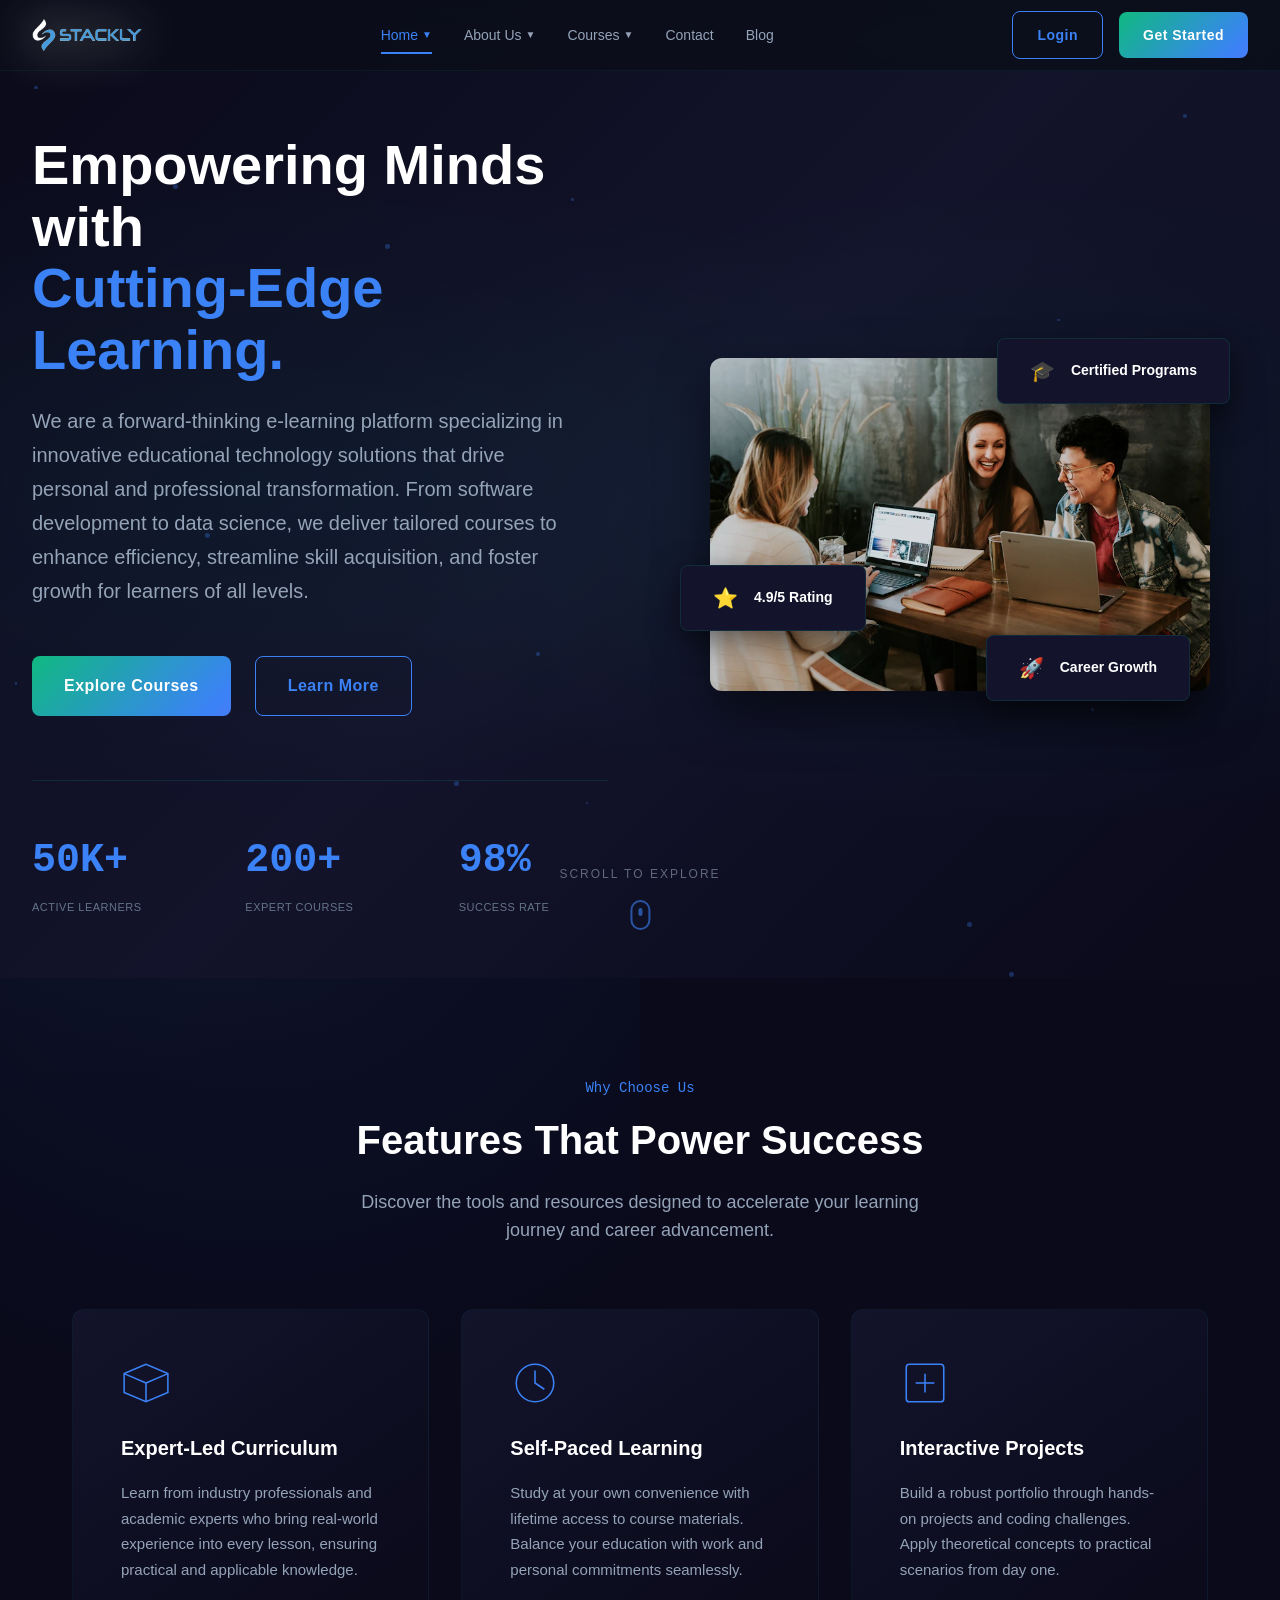
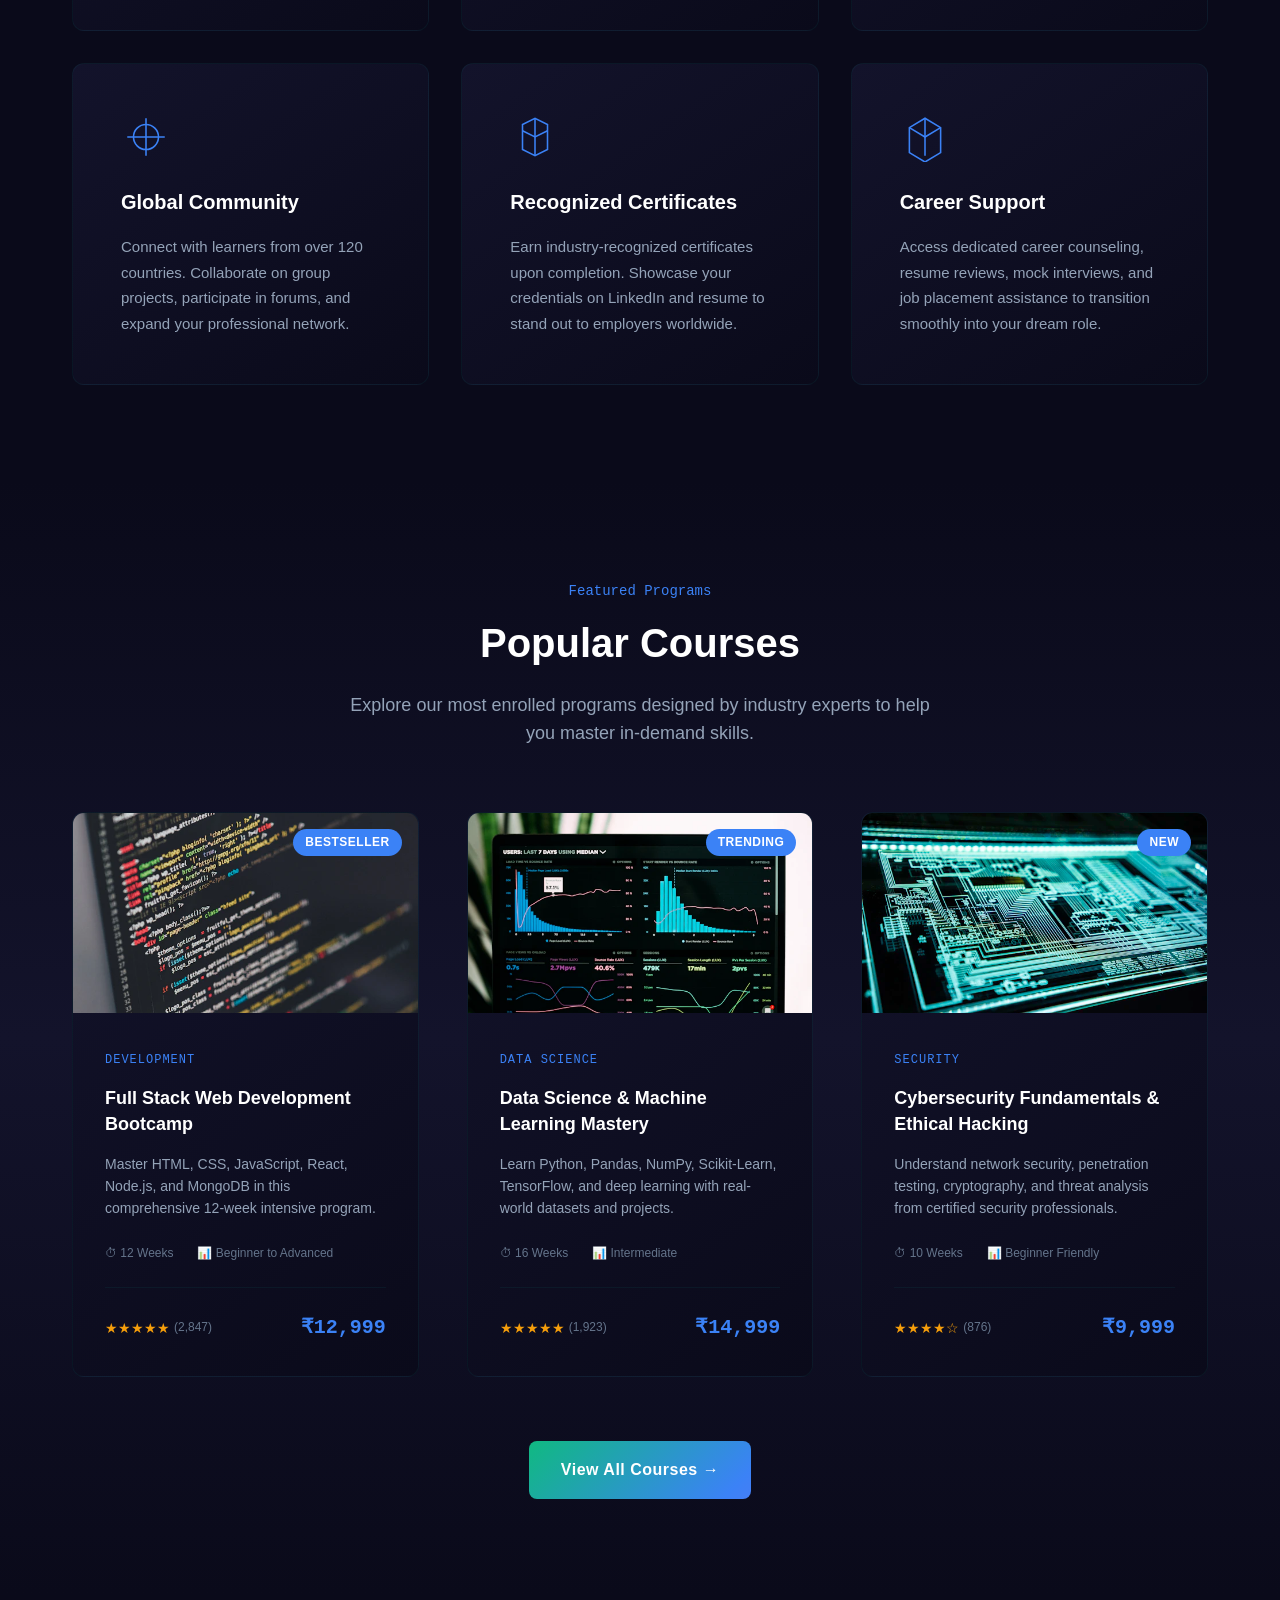
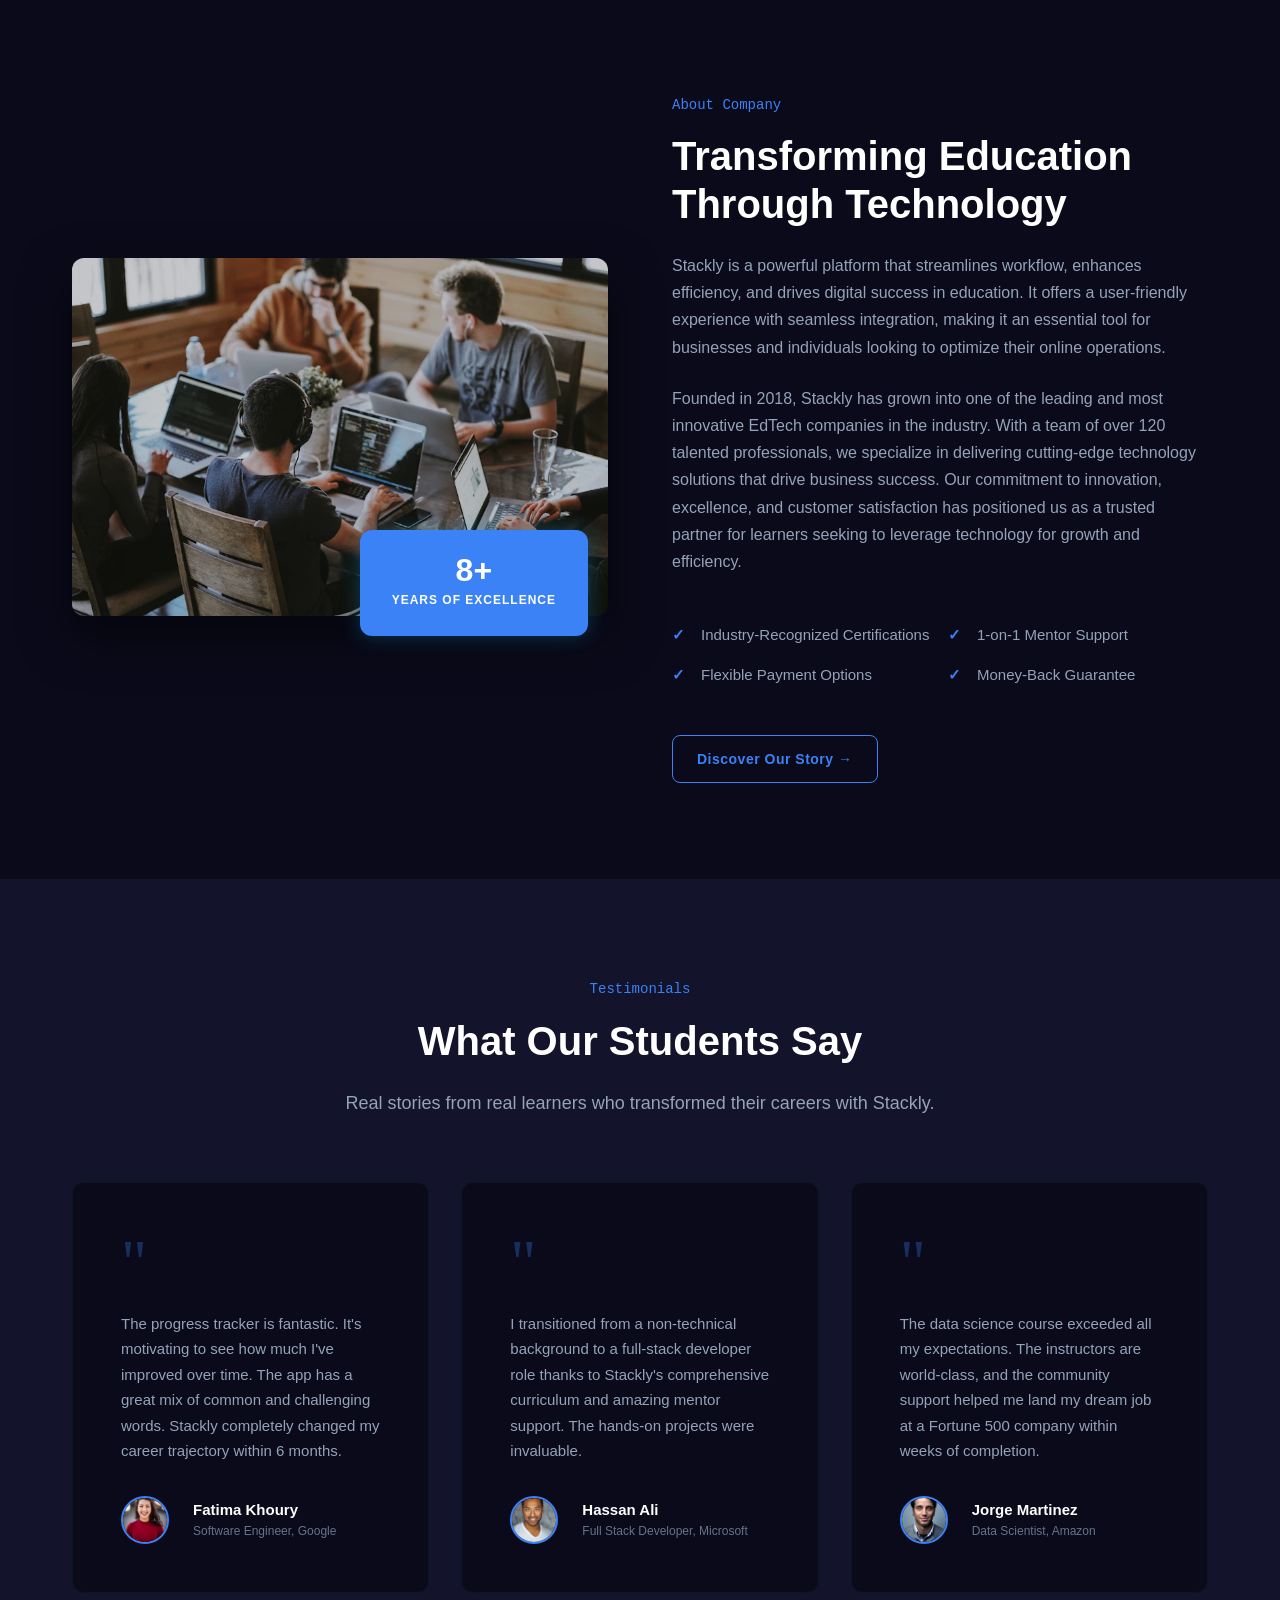
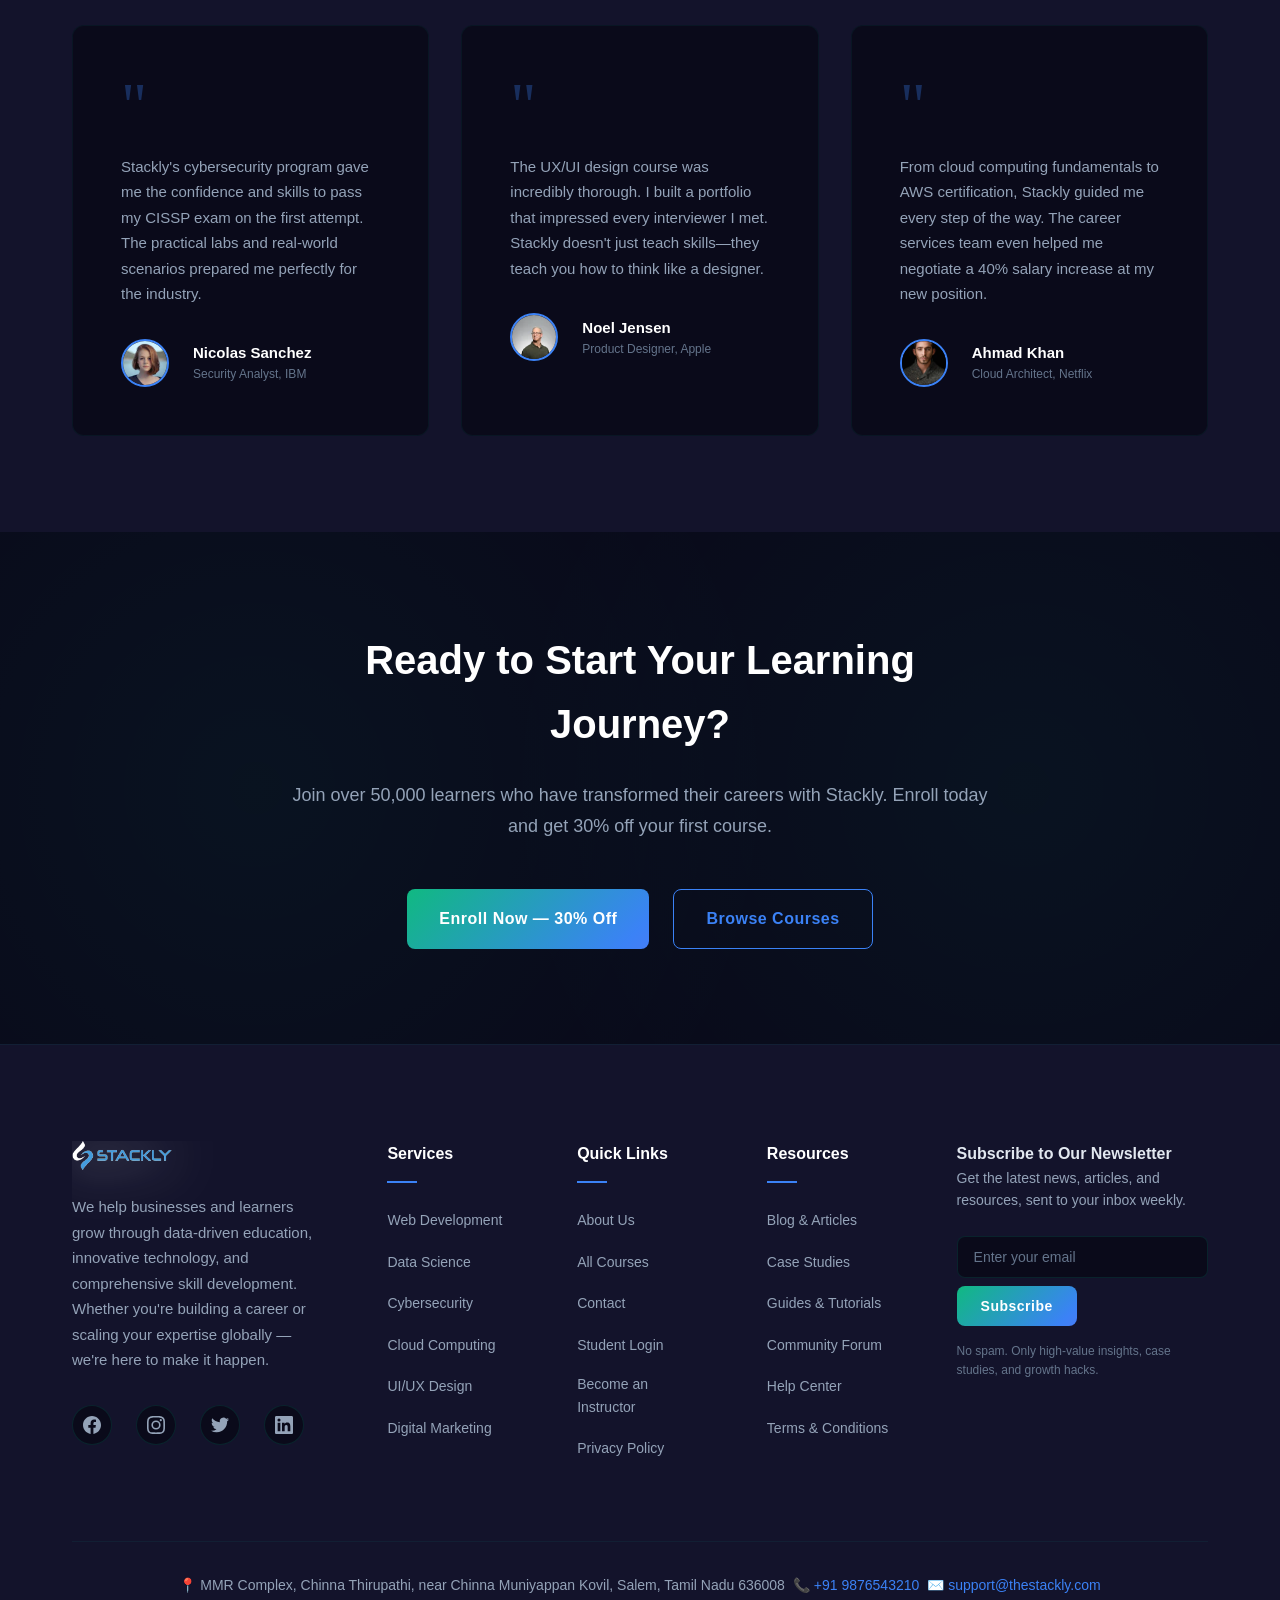
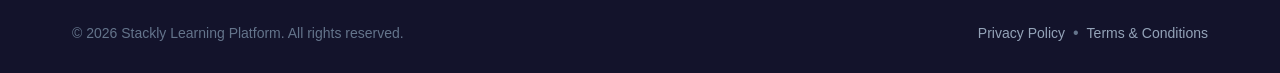
==== commit b80e1c0b: "Add files via upload" ====
--- a/index.html
+++ b/index.html
@@ -8,7 +8,7 @@
 
 </head>
 <body>
-    <!-- Stage Loader -->
+    
     <div id="stage-loader" class="stage-loader">
         <div class="loader-content">
             <img src="assets/logo.webp" alt="Stackly Logo" class="loader-logo" width="100">
@@ -22,7 +22,7 @@
         </div>
     </div>
 
-    <!-- Header / Navbar -->
+    
     <header class="main-header">
         <nav class="navbar">
             <div class="nav-brand">
@@ -61,7 +61,7 @@
                     </ul>
                 </li>
                 <li class="nav-item"><a href="contact.html" class="nav-link">Contact</a></li>
-                <li class="nav-item"><a href="dashboard-student.html" class="nav-link">Dashboard</a></li>
+                <li class="nav-item"><a href="blog.html" class="nav-link">Blog</a></li>
             </ul>
 
             <div class="nav-actions">
@@ -76,7 +76,7 @@
             </button>
         </nav>
 
-        <!-- Mobile Menu Overlay -->
+        
         <div class="mobile-menu-overlay">
             <div class="mobile-menu-header">
                 <a href="index.html" class="mobile-logo-link">
@@ -91,7 +91,7 @@
                     <li><a href="about.html">About Us</a></li>
                     <li><a href="courses.html">Courses</a></li>
                     <li><a href="contact.html">Contact</a></li>
-                    <li><a href="dashboard-student.html">Dashboard</a></li>
+                    <li><a href="blog.html">Blog</a></li>
                     <li><a href="login.html">Login</a></li>
                     <li><a href="signup.html" class="btn btn-primary mobile-cta">Get Started Now →</a></li>
                 </ul>
@@ -105,7 +105,7 @@
         </div>
     </header>
 
-    <!-- Welcome -->
+    
     <section id="hero" class="hero-section">
         <div class="hero-bg-layer layer-1"></div>
         <div class="hero-bg-layer layer-2"></div>
@@ -163,7 +163,7 @@
         </div>
     </section>
 
-    <!-- Features Section -->
+    
     <section id="features" class="features-section section-reveal">
         <div class="container">
             <div class="section-header">
@@ -247,7 +247,7 @@
         </div>
     </section>
 
-    <!-- Popular Courses Section -->
+    
     <section id="courses" class="courses-preview-section section-reveal">
         <div class="container">
             <div class="section-header">
@@ -333,7 +333,7 @@
         </div>
     </section>
 
-    <!-- About Preview Section -->
+    
     <section id="about-preview" class="about-preview-section section-reveal">
         <div class="container">
             <div class="about-preview-grid">
@@ -377,7 +377,7 @@
         </div>
     </section>
 
-    <!-- Testimonials Section -->
+    
     <section id="testimonials" class="testimonials-section section-reveal">
         <div class="container">
             <div class="section-header">
@@ -462,7 +462,7 @@
         </div>
     </section>
 
-    <!-- CTA Section -->
+    
     <section class="cta-section section-reveal">
         <div class="cta-bg-pattern"></div>
         <div class="container">
@@ -477,7 +477,7 @@
         </div>
     </section>
 
-    <!-- Footer -->
+    
     <footer class="main-footer">
         <div class="container">
             <div class="footer-grid">
--- a/style.css
+++ b/style.css
@@ -5,10 +5,10 @@
     --navy: #0a0a1a;
     --light-navy: #13132b;
     --lightest-navy: #1e1e3f;
-    --color-1: #10b981; /* Emerald */
-    --color-2: #3b82f6; /* Blue */
-    --color-3: #8b5cf6; /* Purple */
-    --cyan: #3b82f6; /* Base color mapped to blue for text/borders */
+    --color-1: #10b981; 
+    --color-2: #3b82f6; 
+    --color-3: #8b5cf6; 
+    --cyan: #3b82f6; 
     --cyan-dim: rgba(59, 130, 246, 0.1);
     --cyan-glow: rgba(59, 130, 246, 0.3);
     --text-primary: #e2e8f0;
@@ -539,7 +539,7 @@
 
 .dropdown-menu {
     position: absolute;
-    top: calc(100% + 10px);
+    top: 100%;
     left: 0;
     background: var(--light-navy);
     border: 1px solid rgba(0, 255, 204, 0.1);
@@ -549,9 +549,31 @@
     opacity: 0;
     visibility: hidden;
     transform: translateY(-10px);
-    transition: all var(--transition-base);
+    transition: opacity var(--transition-base), visibility var(--transition-base), transform var(--transition-base);
     box-shadow: var(--shadow-lg);
     z-index: var(--z-dropdown);
+    
+    margin-top: 8px;
+}
+
+
+.dropdown-menu::before {
+    content: '';
+    position: absolute;
+    top: -8px;
+    left: 0;
+    right: 0;
+    height: 8px;
+    background: transparent;
+    pointer-events: auto;
+}
+
+
+.has-dropdown:hover .dropdown-menu,
+.dropdown-menu:hover {
+    opacity: 1;
+    visibility: visible;
+    transform: translateY(0);
 }
 
 .dropdown-menu a {
@@ -2451,7 +2473,7 @@
 }
 
 .price-current {
-    font-size: 1.25rem;
+    font-size: 1.11rem;
     font-weight: 700;
     color: var(--cyan);
     font-family: var(--font-mono);
@@ -2954,8 +2976,8 @@
 
 .info-icon {
     font-size: 2rem;
-    min-width: 48px;
-    height: 48px;
+    min-width: 44px;
+    height: 44px;
     display: flex;
     align-items: center;
     justify-content: center;
@@ -2993,7 +3015,7 @@
 
 .info-link-large {
     color: var(--cyan);
-    font-size: 1.125rem;
+    font-size: .89rem;
     font-weight: 600;
     display: block;
     margin-bottom: 4px;
@@ -5007,6 +5029,14 @@
     transition: opacity 0.8s cubic-bezier(0.4, 0, 0.2, 1), transform 0.8s cubic-bezier(0.4, 0, 0.2, 1);
 }
 
+
+@media (max-width: 767px) {
+    .section-reveal {
+        transform: translateY(22px) scale(0.99);
+        transition: opacity 0.45s cubic-bezier(0.25, 0.46, 0.45, 0.94), transform 0.45s cubic-bezier(0.25, 0.46, 0.45, 0.94);
+    }
+}
+
 .section-reveal.revealed {
     opacity: 1;
     transform: translateY(0) scale(1);
@@ -5028,6 +5058,24 @@
     animation: staggerReveal 0.6s cubic-bezier(0.4, 0, 0.2, 1) forwards;
 }
 
+
+@media (max-width: 767px) {
+    .section-reveal.revealed .feature-card,
+    .section-reveal.revealed .course-preview-card,
+    .section-reveal.revealed .testimonial-card,
+    .section-reveal.revealed .team-card,
+    .section-reveal.revealed .course-card,
+    .section-reveal.revealed .pricing-card,
+    .section-reveal.revealed .value-card,
+    .section-reveal.revealed .pillar-item,
+    .section-reveal.revealed .timeline-item,
+    .section-reveal.revealed .faq-item,
+    .section-reveal.revealed .info-card {
+        transform: translateY(14px);
+        animation: staggerRevealMobile 0.35s cubic-bezier(0.25, 0.46, 0.45, 0.94) forwards;
+    }
+}
+
 .section-reveal.revealed .feature-card:nth-child(1),
 .section-reveal.revealed .course-preview-card:nth-child(1),
 .section-reveal.revealed .testimonial-card:nth-child(1),
@@ -5041,6 +5089,68 @@
 .section-reveal.revealed .info-card:nth-child(1) {
     animation-delay: 0.1s;
 }
+@media (max-width: 767px) {
+    .section-reveal.revealed .feature-card:nth-child(1),
+    .section-reveal.revealed .course-preview-card:nth-child(1),
+    .section-reveal.revealed .testimonial-card:nth-child(1),
+    .section-reveal.revealed .team-card:nth-child(1),
+    .section-reveal.revealed .course-card:nth-child(1),
+    .section-reveal.revealed .pricing-card:nth-child(1),
+    .section-reveal.revealed .value-card:nth-child(1),
+    .section-reveal.revealed .pillar-item:nth-child(1),
+    .section-reveal.revealed .timeline-item:nth-child(1),
+    .section-reveal.revealed .faq-item:nth-child(1),
+    .section-reveal.revealed .info-card:nth-child(1) { animation-delay: 0.04s; }
+    .section-reveal.revealed .feature-card:nth-child(2),
+    .section-reveal.revealed .course-preview-card:nth-child(2),
+    .section-reveal.revealed .testimonial-card:nth-child(2),
+    .section-reveal.revealed .team-card:nth-child(2),
+    .section-reveal.revealed .course-card:nth-child(2),
+    .section-reveal.revealed .pricing-card:nth-child(2),
+    .section-reveal.revealed .value-card:nth-child(2),
+    .section-reveal.revealed .pillar-item:nth-child(2),
+    .section-reveal.revealed .timeline-item:nth-child(2),
+    .section-reveal.revealed .faq-item:nth-child(2),
+    .section-reveal.revealed .info-card:nth-child(2) { animation-delay: 0.08s; }
+    .section-reveal.revealed .feature-card:nth-child(3),
+    .section-reveal.revealed .course-preview-card:nth-child(3),
+    .section-reveal.revealed .testimonial-card:nth-child(3),
+    .section-reveal.revealed .team-card:nth-child(3),
+    .section-reveal.revealed .course-card:nth-child(3),
+    .section-reveal.revealed .pricing-card:nth-child(3),
+    .section-reveal.revealed .value-card:nth-child(3),
+    .section-reveal.revealed .pillar-item:nth-child(3),
+    .section-reveal.revealed .timeline-item:nth-child(3),
+    .section-reveal.revealed .faq-item:nth-child(3),
+    .section-reveal.revealed .info-card:nth-child(3) { animation-delay: 0.12s; }
+    .section-reveal.revealed .feature-card:nth-child(4),
+    .section-reveal.revealed .testimonial-card:nth-child(4),
+    .section-reveal.revealed .team-card:nth-child(4),
+    .section-reveal.revealed .course-card:nth-child(4),
+    .section-reveal.revealed .value-card:nth-child(4),
+    .section-reveal.revealed .pillar-item:nth-child(4),
+    .section-reveal.revealed .timeline-item:nth-child(4),
+    .section-reveal.revealed .faq-item:nth-child(4),
+    .section-reveal.revealed .info-card:nth-child(4) { animation-delay: 0.16s; }
+    .section-reveal.revealed .feature-card:nth-child(5),
+    .section-reveal.revealed .testimonial-card:nth-child(5),
+    .section-reveal.revealed .team-card:nth-child(5),
+    .section-reveal.revealed .course-card:nth-child(5),
+    .section-reveal.revealed .timeline-item:nth-child(5),
+    .section-reveal.revealed .faq-item:nth-child(5) { animation-delay: 0.20s; }
+    .section-reveal.revealed .feature-card:nth-child(6),
+    .section-reveal.revealed .testimonial-card:nth-child(6),
+    .section-reveal.revealed .team-card:nth-child(6),
+    .section-reveal.revealed .course-card:nth-child(6),
+    .section-reveal.revealed .timeline-item:nth-child(6),
+    .section-reveal.revealed .faq-item:nth-child(6) { animation-delay: 0.24s; }
+    .section-reveal.revealed .course-card:nth-child(7),
+    .section-reveal.revealed .team-card:nth-child(7),
+    .section-reveal.revealed .timeline-item:nth-child(7) { animation-delay: 0.28s; }
+    .section-reveal.revealed .course-card:nth-child(8),
+    .section-reveal.revealed .timeline-item:nth-child(8) { animation-delay: 0.32s; }
+    .section-reveal.revealed .course-card:nth-child(9) { animation-delay: 0.36s; }
+}
 
 .section-reveal.revealed .feature-card:nth-child(2),
 .section-reveal.revealed .course-preview-card:nth-child(2),
@@ -5127,6 +5237,18 @@
     }
 }
 
+@keyframes staggerRevealMobile {
+    from {
+        opacity: 0;
+        transform: translateY(14px);
+    }
+
+    to {
+        opacity: 1;
+        transform: translateY(0);
+    }
+}
+
 .section-reveal.revealed .mission-content,
 .section-reveal.revealed .about-preview-content {
     animation: slideInLeft 0.8s cubic-bezier(0.4, 0, 0.2, 1) 0.2s forwards;
@@ -5599,18 +5721,18 @@
     border-color: rgba(139, 92, 246, 0.3);
 }
 
-/* Instructor-specific stat card colors */
+
 .stat-card.instructor-stat .stat-icon {
     background: rgba(139, 92, 246, 0.15);
     color: #8b5cf6;
 }
 
-/* Revenue chart specific */
+
 #revenue-chart .chart-bar-fill.study {
     background: linear-gradient(180deg, #8b5cf6 0%, rgba(139, 92, 246, 0.6) 100%);
 }
 
-/* Instructor panel headers */
+
 #panel-instructor-overview .panel-title,
 #panel-my-courses .panel-title,
 #panel-students .panel-title,
@@ -5623,7 +5745,7 @@
     background-clip: text;
 }
 
-/* Student table for instructor */
+
 .students-table {
     width: 100%;
     border-collapse: collapse;
@@ -5664,7 +5786,7 @@
     margin-right: var(--space-sm);
 }
 
-/* Earnings cards */
+
 .earnings-summary {
     display: grid;
     grid-template-columns: repeat(2, 1fr);
@@ -5710,7 +5832,7 @@
     margin-top: var(--space-xs);
 }
 
-/* Create course form */
+
 .create-course-form {
     display: flex;
     flex-direction: column;
@@ -5747,7 +5869,7 @@
     font-size: 0.75rem;
 }
 
-/* Review cards */
+
 .review-card {
     background: var(--gradient-card);
     border: 1px solid rgba(0, 255, 204, 0.05);
@@ -5812,7 +5934,7 @@
    Covers: auth, dashboard, navbar, forms, all pages
    ============================================================ */
 
-/* ── 1. GLOBAL OVERFLOW PREVENTION ── */
+
 *, *::before, *::after { box-sizing: border-box; }
 
 html, body {
@@ -5823,7 +5945,7 @@
 
 img, video, svg, canvas { max-width: 100%; height: auto; }
 
-/* ── 2. FORM ERROR (single definition, no duplicates) ── */
+
 .form-error {
     color: #e74c3c;
     font-size: 0.75rem;
@@ -5851,7 +5973,7 @@
     75% { transform: translateX(5px); }
 }
 
-/* ── 3. STAT CARD OVERFLOW FIX (single definition) ── */
+
 .stat-card { min-width: 0; overflow: hidden; }
 .stat-info { min-width: 0; overflow: hidden; }
 .stat-value {
@@ -5875,7 +5997,7 @@
     margin-left: var(--space-xs);
 }
 
-/* ── 4. BRAND LOGO ── */
+
 .brand-logo {
     width: 110px;
     height: auto;
@@ -5884,7 +6006,7 @@
 @media (max-width: 1023px) { .brand-logo { width: 90px; } }
 @media (max-width: 480px) { .brand-logo { width: 80px; } }
 
-/* ── 5. HAMBURGER BUTTON ── */
+
 .hamburger-btn {
     display: flex;
     flex-direction: column;
@@ -5905,7 +6027,7 @@
 }
 @media (min-width: 1024px) { .hamburger-btn { display: none !important; } }
 
-/* ── 6. MOBILE CLOSE BUTTON ── */
+
 .mobile-close-btn {
     display: flex !important;
     align-items: center;
@@ -5925,7 +6047,7 @@
 }
 .mobile-close-btn:hover { background: rgba(255,255,255,0.18); color: var(--cyan); }
 
-/* ── 7. MOBILE MENU OVERLAY ── */
+
 .mobile-menu-overlay {
     position: fixed;
     top: 0; left: 0;
@@ -6000,7 +6122,7 @@
     border-bottom: none !important;
 }
 
-/* ── 8. NAVBAR ── */
+
 .navbar {
     display: flex;
     align-items: center;
@@ -6014,7 +6136,7 @@
     .navbar { height: 70px; padding: 0 var(--space-lg); }
 }
 
-/* ── 9. CONTAINER PADDING ── */
+
 .container {
     width: 100%;
     max-width: 1200px;
@@ -6024,7 +6146,7 @@
 @media (min-width: 768px) { .container { padding: 0 var(--space-lg); } }
 @media (min-width: 1024px) { .container { padding: 0 var(--space-xl); } }
 
-/* ── 10. HERO SECTION MOBILE ── */
+
 @media (max-width: 767px) {
     .hero-section { padding-top: 64px; min-height: auto; }
     .hero-content {
@@ -6047,7 +6169,7 @@
     .hero-stats { grid-template-columns: 1fr; gap: var(--space-sm); }
 }
 
-/* ── 11. SECTION PADDING MOBILE ── */
+
 @media (max-width: 767px) {
     .features-section,
     .courses-preview-section,
@@ -6057,10 +6179,10 @@
     .section-header { margin-bottom: var(--space-xl); padding: 0 var(--space-md); }
 }
 
-/* ── 12. COURSE CARDS ── */
+
 .course-card, .course-preview-card { width: 100%; min-width: 0; }
 
-/* ── 13. FORM ROW RESPONSIVE ── */
+
 .form-row {
     display: grid;
     grid-template-columns: 1fr 1fr;
@@ -6068,7 +6190,7 @@
 }
 @media (max-width: 600px) { .form-row { grid-template-columns: 1fr; } }
 
-/* ── 14. AUTH PAGES (single, clean definition) ── */
+
 .auth-page { min-height: 100vh; overflow-x: hidden; }
 
 .auth-container {
@@ -6102,12 +6224,12 @@
     max-width: 480px;
 }
 
-/* Auth form inputs - prevent iOS zoom */
+
 @media (max-width: 767px) {
     .form-input, .form-select, .form-textarea { font-size: 16px; }
 }
 
-/* Social login buttons - always fit on mobile */
+
 .social-login {
     display: grid;
     grid-template-columns: 1fr 1fr;
@@ -6128,7 +6250,7 @@
     .social-login { grid-template-columns: 1fr; }
 }
 
-/* Role selector - always 2 columns on mobile */
+
 .role-selector { display: grid; grid-template-columns: 1fr 1fr; gap: var(--space-sm); }
 @media (max-width: 380px) {
     .role-card { padding: 8px 4px; }
@@ -6137,7 +6259,7 @@
     .role-desc { font-size: 0.55rem; }
 }
 
-/* ── 15. DASHBOARD LAYOUT MOBILE ── */
+
 .dashboard-layout {
     display: flex;
     min-height: 100vh;
@@ -6184,7 +6306,7 @@
     overflow-x: hidden;
 }
 
-/* ── 16. SIDEBAR CLOSE BUTTON ── */
+
 .sidebar-close {
     display: flex;
     align-items: center;
@@ -6202,7 +6324,7 @@
 .sidebar-close:hover { background: rgba(255,255,255,0.15); color: var(--cyan); }
 @media (min-width: 1024px) { .sidebar-close { display: none; } }
 
-/* ── 17. SIDEBAR TOGGLE (dashboard hamburger) ── */
+
 .sidebar-toggle {
     display: flex;
     flex-direction: column;
@@ -6220,7 +6342,7 @@
 }
 @media (min-width: 1024px) { .sidebar-toggle { display: none; } }
 
-/* ── 18. SIDEBAR BACKDROP ── */
+
 .sidebar-backdrop {
     display: none;
     position: fixed;
@@ -6231,11 +6353,11 @@
 }
 .sidebar-backdrop.active { display: block; }
 
-/* Old sidebar overlay (alias) */
+
 .sidebar-overlay { display: none; position: fixed; inset: 0; background: rgba(0,0,0,0.65); z-index: calc(var(--z-mobile-menu) - 1); }
 .sidebar-overlay.active { display: block; }
 
-/* ── 19. DASHBOARD HEADER ── */
+
 .dashboard-header {
     position: sticky;
     top: 0;
@@ -6260,15 +6382,34 @@
     max-width: 200px;
 }
 @media (max-width: 400px) {
-    .welcome-title { font-size: 0.875rem; max-width: 130px; }
+    .welcome-title { font-size: 0.875rem; max-width: 160px; }
     .welcome-email { display: none; }
+}
+
+.dashboard-header-logo-mobile {
+    display: none;
+    flex-shrink: 0;
+    width: 80px;
+    height: auto;
+    filter: drop-shadow(0 0 25px rgba(255,255,255,0.9)) brightness(2);
+    transition: transform var(--transition-base);
+}
+.dashboard-header-logo-mobile:hover { transform: scale(1.1); }
+@media (max-width: 768px) {
+    .dashboard-header-logo-mobile { display: block; }
+    .dashboard-header { flex-wrap: nowrap; align-items: center; }
+    .dashboard-welcome { flex: 1; min-width: 0; }
+    .welcome-title { white-space: nowrap; overflow: hidden; text-overflow: ellipsis; }
 }
 .dashboard-actions { display: flex; align-items: center; gap: 8px; flex-shrink: 0; }
 @media (max-width: 400px) {
     .action-btn { width: 34px; height: 34px; font-size: 1rem; }
-}
-
-/* ── 20. STATS GRID – DASHBOARD ── */
+    .dashboard-header-logo-mobile { width: 65px; }
+    .welcome-title { font-size: 0.875rem; }
+    .welcome-email { display: none; }
+}
+
+
 .stats-grid {
     display: grid;
     grid-template-columns: repeat(2, 1fr);
@@ -6278,7 +6419,7 @@
 @media (max-width: 480px) { .stats-grid { grid-template-columns: 1fr; } }
 @media (min-width: 1024px) { .stats-grid { grid-template-columns: repeat(4, 1fr); } }
 
-/* ── 21. DASHBOARD CONTENT ── */
+
 .dashboard-content {
     flex: 1;
     padding: var(--space-md);
@@ -6297,7 +6438,7 @@
 .dashboard-content::-webkit-scrollbar-track { background: var(--dark-base); }
 .dashboard-content::-webkit-scrollbar-thumb { background: var(--dark-lightest); border-radius: var(--radius-full); }
 
-/* ── 22. DASHBOARD GRID 2 ── */
+
 .dashboard-grid-2 {
     display: grid;
     grid-template-columns: 1fr;
@@ -6306,24 +6447,24 @@
 }
 @media (min-width: 1024px) { .dashboard-grid-2 { grid-template-columns: 1fr 1fr; } }
 
-/* ── 23. DASHBOARD COURSES GRID ── */
+
 .dashboard-courses-grid { display: grid; grid-template-columns: 1fr; gap: var(--space-md); }
 @media (min-width: 768px) { .dashboard-courses-grid { grid-template-columns: repeat(2, 1fr); } }
 
-/* ── 24. ANALYTICS GRID ── */
+
 .analytics-grid { display: grid; grid-template-columns: 1fr; gap: var(--space-md); margin-bottom: var(--space-xl); }
 @media (min-width: 1024px) { .analytics-grid { grid-template-columns: 1fr 1fr; } }
 
-/* ── 25. CERTIFICATES GRID ── */
+
 .certificates-grid { display: grid; grid-template-columns: 1fr; gap: var(--space-md); }
 @media (min-width: 600px) { .certificates-grid { grid-template-columns: repeat(2, 1fr); } }
 @media (min-width: 1024px) { .certificates-grid { grid-template-columns: repeat(3, 1fr); } }
 
-/* ── 26. EARNINGS SUMMARY ── */
+
 .earnings-summary { display: grid; grid-template-columns: repeat(2, 1fr); gap: var(--space-md); margin-bottom: var(--space-xl); }
 @media (max-width: 480px) { .earnings-summary { grid-template-columns: 1fr; } }
 
-/* ── 27. STUDENTS TABLE – horizontal scroll on mobile ── */
+
 .table-wrap, .students-table-wrap {
     width: 100%;
     overflow-x: auto;
@@ -6339,7 +6480,7 @@
     .students-table th, .students-table td { padding: var(--space-sm) 10px; font-size: 0.8rem; }
 }
 
-/* ── 28. COURSE PROGRESS / REC COURSE CARDS ── */
+
 .course-progress-item { min-width: 0; }
 .course-progress-info { flex: 1; min-width: 0; }
 @media (max-width: 480px) {
@@ -6349,7 +6490,7 @@
     .rec-course-img { width: 100%; height: 120px; }
 }
 
-/* ── 29. DEADLINE ITEMS ── */
+
 .deadline-item { min-width: 0; }
 .deadline-info { flex: 1; min-width: 0; }
 @media (max-width: 480px) {
@@ -6358,7 +6499,7 @@
     .deadline-badge { font-size: 0.5625rem; }
 }
 
-/* ── 30. QUICK ACTIONS GRID ── */
+
 .quick-actions-grid {
     display: grid;
     grid-template-columns: repeat(2, 1fr);
@@ -6373,25 +6514,25 @@
     .quick-action-text { font-size: 0.75rem; }
 }
 
-/* ── 31. ACTIVITY CHART ── */
+
 .activity-chart {
     overflow-x: auto;
     -webkit-overflow-scrolling: touch;
 }
 .chart-bar-group { min-width: 30px; }
 
-/* ── 32. SKILL BARS ── */
+
 @media (max-width: 600px) {
     .skill-bar { grid-template-columns: 70px 1fr 40px; gap: var(--space-sm); }
     .skill-name, .skill-value { font-size: 0.75rem; }
 }
 
-/* ── 33. USER MENU DROPDOWN ── */
+
 @media (max-width: 480px) {
     .user-menu { right: -10px; min-width: 140px; }
 }
 
-/* ── 34. SUCCESS MODAL ── */
+
 .success-modal-content {
     margin: var(--space-md);
     padding: var(--space-xl);
@@ -6403,13 +6544,13 @@
     .success-modal-content { padding: var(--space-lg); margin: var(--space-md); }
 }
 
-/* ── 35. PANEL TITLE ── */
+
 .panel-title { font-size: clamp(1.1rem, 4vw, 1.5rem); word-break: break-word; }
 
-/* ── 36. CARD HEADER WRAP ── */
+
 .card-header { flex-wrap: wrap; gap: var(--space-sm); }
 
-/* ── 37. COURSES GRID MOBILE ── */
+
 @media (max-width: 767px) {
     .courses-grid, .courses-preview-grid { grid-template-columns: 1fr; }
 }
@@ -6417,23 +6558,23 @@
     .courses-grid, .courses-preview-grid { grid-template-columns: repeat(2, 1fr); }
 }
 
-/* ── 38. INSTRUCTOR COURSE CARDS ── */
+
 @media (max-width: 600px) {
     .instructor-course-card, .my-course-card { flex-direction: column; }
     .instructor-course-thumb { width: 100%; height: 160px; }
 }
 
-/* ── 39. FOOTER MOBILE ── */
+
 @media (max-width: 767px) {
     .footer-grid { grid-template-columns: 1fr; gap: var(--space-xl); }
 }
 
-/* ── 40. CONTACT PAGE ── */
+
 @media (max-width: 767px) {
     .contact-grid, .contact-layout { grid-template-columns: 1fr; }
 }
 
-/* ── 41. ABOUT PAGE ── */
+
 @media (max-width: 767px) { .team-grid { grid-template-columns: repeat(2, 1fr); } }
 @media (max-width: 480px) { .team-grid { grid-template-columns: 1fr; } }
 @media (max-width: 767px) {
@@ -6441,22 +6582,22 @@
     .timeline-date { text-align: left; }
 }
 
-/* ── 42. COURSES PAGE FILTERS ── */
+
 .courses-filters { display: flex; flex-wrap: wrap; gap: var(--space-sm); margin-bottom: var(--space-xl); }
 .filter-btn { flex-shrink: 0; }
 
-/* ── 43. REVIEW HEADER MOBILE ── */
+
 @media (max-width: 480px) {
     .review-header { flex-direction: column; }
     .review-student { width: 100%; }
 }
 
-/* ── 44. RECOMMENDED COURSES ── */
+
 .recommended-courses { display: grid; grid-template-columns: 1fr; gap: var(--space-lg); }
 @media (min-width: 768px) { .recommended-courses { grid-template-columns: repeat(2, 1fr); } }
 @media (min-width: 1024px) { .recommended-courses { grid-template-columns: repeat(3, 1fr); } }
 
-/* ── 45. ERROR PAGE ── */
+
 .error-container {
     display: flex;
     align-items: center;
@@ -6493,15 +6634,15 @@
 .error-footer-links a:hover { color: var(--cyan); }
 .error-footer-links span { color: var(--text-muted); }
 
-/* ── 46. 404 PAGE ── */
+
 .error-page { min-height: 100vh; display: flex; flex-direction: column; overflow-x: hidden; }
 
-/* ── 47. SIDEBAR SCROLL ── */
+
 .dashboard-sidebar::-webkit-scrollbar { width: 4px; }
 .dashboard-sidebar::-webkit-scrollbar-track { background: var(--light-navy); }
 .dashboard-sidebar::-webkit-scrollbar-thumb { background: var(--dark-lightest); border-radius: var(--radius-full); }
 
-/* ── 48. SIDEBAR HEADER USER SECTION ── */
+
 .sidebar-header {
     display: flex;
     align-items: center;
@@ -6529,20 +6670,20 @@
     white-space: nowrap; overflow: hidden; text-overflow: ellipsis;
 }
 
-/* ── 49. SECTION TITLE MOBILE ── */
+
 @media (max-width: 480px) {
     .section-title { font-size: 1.5rem; }
     .dashboard-panel { padding: 0; }
     .dashboard-header { padding: var(--space-xs) var(--space-sm); }
 }
 
-/* ── 50. PREVENT ABSOLUTE ELEMENTS OVERFLOW ── */
+
 @media (max-width: 767px) {
     .card-1, .card-2, .card-3 { display: none; }
     .hero-image-container, .floating-card { position: relative; }
 }
 
-/* ── 51. body.sidebar-open lock ── */
+
 body.sidebar-open-body { overflow: hidden; }
 /* ============================================================
    COMPREHENSIVE BUG FIX PATCH — ALL PAGES
@@ -6559,12 +6700,12 @@
     max-width: 100vw !important;
 }
 
-/* Every element: no horizontal bleed */
+
 *, *::before, *::after {
     max-width: 100%;
 }
 
-/* Sections & containers: contained */
+
 section, header, footer, nav, main, article, aside {
     max-width: 100%;
     overflow-x: hidden;
@@ -6596,17 +6737,17 @@
     z-index: calc(var(--z-mobile-menu) + 2);
 }
 
-/* When menu is open, hamburger shows X — hide it, only close-btn should show */
+
 .hamburger-btn[aria-expanded="true"] {
     display: none !important;
 }
 
-/* Desktop: hide hamburger completely */
+
 @media (min-width: 1024px) {
     .hamburger-btn { display: none !important; }
 }
 
-/* Close button: always visible inside mobile overlay */
+
 .mobile-close-btn {
     display: flex !important;
     align-items: center;
@@ -6642,7 +6783,7 @@
     overflow-x: hidden;
 }
 
-/* Hero floating cards hidden on small mobile to prevent overflow */
+
 @media (max-width: 767px) {
     .floating-card, .card-1, .card-2, .card-3 {
         display: none !important;
@@ -6686,7 +6827,7 @@
     max-width: 100%;
 }
 
-/* Newsletter form: stack on small screens */
+
 .footer-newsletter {
     max-width: 100%;
     width: 100%;
@@ -6719,7 +6860,7 @@
     }
 }
 
-/* Footer bottom bar: wrap properly */
+
 .footer-bottom {
     overflow-x: hidden;
 }
@@ -6752,7 +6893,7 @@
     }
 }
 
-/* 4 value boxes: 2-col on mobile, 2-col on desktop */
+
 .mission-values {
     display: grid;
     grid-template-columns: 1fr 1fr;
@@ -6779,11 +6920,11 @@
     overflow-wrap: break-word;
 }
 
-/* Mission image + floating stats: fix on mobile */
+
 .mission-visual {
     position: relative;
     width: 100%;
-    /* space for the absolute floating bar below image */
+    
     padding-bottom: 60px;
 }
 
@@ -6864,14 +7005,14 @@
     word-break: break-word;
 }
 
-/* Catalog section: ensure courses appear without huge scroll */
+
 .catalog-section {
     padding: 2rem 0 3rem;
     width: 100%;
     overflow-x: hidden;
 }
 
-/* Pricing: visible and accessible */
+
 .pricing-section {
     overflow-x: hidden;
     width: 100%;
@@ -6893,7 +7034,7 @@
     }
 }
 
-/* Featured card: no scale transform on mobile (causes overflow) */
+
 @media (max-width: 767px) {
     .pricing-card.featured {
         transform: none;
@@ -6925,7 +7066,7 @@
     }
 }
 
-/* Info cards: full width, no overflow */
+
 .info-cards {
     display: flex;
     flex-direction: column;
@@ -6939,7 +7080,7 @@
     min-width: 0;
     box-sizing: border-box;
     overflow: hidden;
-    /* Remove translateX hover on mobile (causes layout shift) */
+    
 }
 
 @media (max-width: 767px) {
@@ -6959,7 +7100,7 @@
     overflow-x: hidden;
 }
 
-/* Contact info bar at top */
+
 .contact-info-bar {
     overflow-x: hidden;
     width: 100%;
@@ -6971,7 +7112,7 @@
     overflow-x: hidden;
 }
 
-/* Page hero (contact/about/courses) */
+
 .page-hero {
     overflow-x: hidden;
     width: 100%;
@@ -7001,7 +7142,7 @@
     display: block;
 }
 
-/* Overlay card: smaller and better positioned */
+
 .map-overlay-card {
     position: absolute;
     bottom: 1rem;
@@ -7009,7 +7150,7 @@
     background: rgba(10, 10, 26, 0.92);
     border: 1px solid rgba(16, 185, 129, 0.25);
     border-radius: 10px;
-    /* SMALLER: reduced padding and max-width */
+    
     padding: 0.75rem 1rem;
     max-width: 200px;
     box-shadow: 0 8px 32px rgba(0,0,0,0.4);
@@ -7083,7 +7224,7 @@
     }
 }
 
-/* Stat card: fully even and no overflow */
+
 .stat-card {
     display: flex;
     align-items: flex-start;
@@ -7154,7 +7295,7 @@
 .stat-trend.up { color: #2ecc71; }
 .stat-trend.down { color: #e74c3c; }
 
-/* On very small screens (<=360px), make stat value smaller */
+
 @media (max-width: 360px) {
     .stat-value { font-size: 0.9rem; }
     .stat-icon { min-width: 36px; width: 36px; height: 36px; font-size: 1.25rem; }
@@ -7196,7 +7337,7 @@
     overflow-x: hidden;
 }
 
-/* Dashboard panel */
+
 .dashboard-panel {
     width: 100%;
     overflow-x: hidden;
@@ -7216,7 +7357,7 @@
     width: 100%;
 }
 
-/* Mobile menu overlay: full screen, no overflow */
+
 .mobile-menu-overlay {
     width: 100%;
     max-width: 100vw;
@@ -7292,7 +7433,7 @@
 /* ═══════════════════════════════════════════════════════════
    16. MOBILE MENU: hide hamburger lines when open (X only in close-btn)
    ═══════════════════════════════════════════════════════════ */
-/* Reset the hamburger animation transforms — close is handled by close-btn only */
+
 .hamburger-btn[aria-expanded="true"] .hamburger-line:nth-child(1),
 .hamburger-btn[aria-expanded="true"] .hamburger-line:nth-child(2),
 .hamburger-btn[aria-expanded="true"] .hamburger-line:nth-child(3) {
@@ -7305,7 +7446,7 @@
    PATCH v2 — Navbar dropdown, hamburger, dashboard, sidebar
    ============================================================ */
 
-/* 1. NAVBAR: remove overflow:hidden so dropdown not clipped */
+
 .navbar {
     overflow: visible !important;
 }
@@ -7313,29 +7454,29 @@
     overflow: visible !important;
 }
 
-/* Dropdown: correct z-index above hero */
+
 .dropdown-menu {
     z-index: 2000 !important;
     position: absolute;
 }
 
-/* Nav-item needs relative so dropdown anchors correctly */
+
 .nav-item {
     position: relative;
 }
 
-/* 2. HAMBURGER: visible on mobile, hidden on desktop */
+
 .hamburger-btn {
     display: flex !important;
 }
 @media (min-width: 1024px) {
     .hamburger-btn { display: none !important; }
 }
-/* When menu open: hamburger hides, only close-btn shows */
+
 .hamburger-btn[aria-expanded="true"] {
     display: none !important;
 }
-/* Reset X animation on hamburger lines (close handled by close-btn) */
+
 .hamburger-btn .hamburger-line:nth-child(1),
 .hamburger-btn .hamburger-line:nth-child(2),
 .hamburger-btn .hamburger-line:nth-child(3) {
@@ -7343,41 +7484,41 @@
     opacity: 1 !important;
 }
 
-/* 3. DASHBOARD: single scroll bar — remove double scrollbar */
+
 .dashboard-page {
     height: 100vh;
-    overflow: hidden !important; /* page itself locked */
+    overflow: hidden !important; 
 }
 
 .dashboard-layout {
     height: 100vh;
-    overflow: hidden !important; /* layout locked */
+    overflow: hidden !important; 
 }
 
 .dashboard-main {
     height: 100vh;
-    overflow: hidden !important; /* main locked */
+    overflow: hidden !important; 
     display: flex;
     flex-direction: column;
 }
 
-/* Only the content area scrolls — one scroll bar */
+
 .dashboard-content {
     flex: 1;
     overflow-y: auto !important;
     overflow-x: hidden !important;
-    height: 0; /* flex child trick: fills remaining space */
+    height: 0; 
     min-height: 0;
 }
 
-/* Sidebar: its own scroll, separate from content */
+
 .dashboard-sidebar {
     overflow-y: auto;
     overflow-x: hidden;
     height: 100vh;
 }
 
-/* 4. SIDEBAR: logo and user card — not too large */
+
 .sidebar-logo {
     width: 90px !important;
     height: auto;
@@ -7394,7 +7535,7 @@
     flex-shrink: 0;
 }
 
-/* Sidebar user section: compact */
+
 .sidebar-user {
     padding: 0.75rem 1rem;
     gap: 0.625rem;
@@ -7435,7 +7576,7 @@
     padding: 1px 6px;
 }
 
-/* Desktop sidebar: always visible, fixed width */
+
 @media (min-width: 1024px) {
     .dashboard-sidebar {
         position: fixed;
@@ -7453,7 +7594,7 @@
     }
 }
 
-/* Mobile sidebar */
+
 @media (max-width: 1023px) {
     .dashboard-sidebar {
         transform: translateX(-100%);
@@ -7467,4 +7608,990 @@
     .dashboard-main {
         margin-left: 0;
     }
+}
+/* ============================================================
+   MASTER FIX PATCH — All reported issues
+   ============================================================ */
+
+/* ── FIX 1: DASHBOARD — Remove double scrollbar ──
+   Keep only dashboard-content scrollable, everything else locked */
+.dashboard-page,
+.dashboard-layout,
+.dashboard-main {
+    height: 100vh !important;
+    overflow: hidden !important;
+}
+.dashboard-content {
+    flex: 1 !important;
+    min-height: 0 !important;
+    height: 0 !important; 
+    overflow-y: auto !important;
+    overflow-x: hidden !important;
+}
+.dashboard-sidebar {
+    overflow-y: auto !important;
+    overflow-x: hidden !important;
+}
+
+body.dashboard-page {
+    overflow: hidden !important;
+}
+
+
+.dashboard-header {
+    display: flex;
+    align-items: center;
+    gap: 0.5rem;
+    padding: 0.75rem 1rem;
+    flex-shrink: 0;
+    min-width: 0;
+    overflow: hidden;
+}
+.dashboard-welcome {
+    flex: 1;
+    min-width: 0;
+    overflow: hidden;
+}
+.welcome-title {
+    font-size: clamp(0.8125rem, 3vw, 1.125rem) !important;
+    white-space: nowrap !important;
+    overflow: hidden !important;
+    text-overflow: ellipsis !important;
+    max-width: 100% !important;
+}
+.welcome-email {
+    font-size: clamp(0.6875rem, 2.5vw, 0.875rem);
+    white-space: nowrap;
+    overflow: hidden;
+    text-overflow: ellipsis;
+    color: var(--text-muted);
+}
+@media (max-width: 360px) {
+    .welcome-email { display: none; }
+    .welcome-title { font-size: 0.75rem !important; }
+}
+
+
+.dashboard-grid-2 {
+    display: grid !important;
+    grid-template-columns: 1fr !important;
+    gap: var(--space-md) !important;
+    width: 100% !important;
+    overflow: hidden;
+}
+@media (min-width: 1024px) {
+    .dashboard-grid-2 {
+        grid-template-columns: 1fr 1fr !important;
+        align-items: start;
+    }
+}
+
+.course-progress-item {
+    display: flex !important;
+    align-items: center !important;
+    gap: 0.75rem !important;
+    flex-wrap: nowrap !important;
+    min-width: 0 !important;
+    overflow: hidden;
+}
+@media (max-width: 480px) {
+    .course-progress-item {
+        flex-wrap: wrap !important;
+        gap: 0.5rem !important;
+    }
+    .course-progress-thumb {
+        width: 44px !important;
+        height: 44px !important;
+        flex-shrink: 0;
+    }
+    .course-progress-title {
+        font-size: 0.8125rem !important;
+    }
+    
+    .course-progress-item .btn {
+        margin-left: auto;
+        flex-shrink: 0;
+    }
+}
+
+
+.achievements-list {
+    display: flex !important;
+    flex-direction: column !important;
+    gap: 0.75rem !important;
+    overflow: hidden;
+    width: 100%;
+}
+.achievement-item {
+    display: flex !important;
+    align-items: flex-start !important;
+    gap: 0.75rem !important;
+    min-width: 0 !important;
+    overflow: hidden;
+    width: 100%;
+}
+.achievement-info {
+    flex: 1 !important;
+    min-width: 0 !important;
+    overflow: hidden;
+}
+.achievement-title,
+.achievement-desc {
+    white-space: normal !important;
+    word-break: break-word;
+    overflow-wrap: break-word;
+}
+
+
+.streak-calendar {
+    display: flex;
+    flex-wrap: wrap;
+    gap: 0.5rem;
+    margin-top: 1rem;
+}
+.streak-day {
+    min-width: 36px;
+    flex: 1;
+    text-align: center;
+}
+
+
+.dashboard-panel {
+    width: 100% !important;
+    min-width: 0 !important;
+    overflow-x: hidden !important;
+    box-sizing: border-box !important;
+}
+.dashboard-card {
+    width: 100% !important;
+    min-width: 0 !important;
+    overflow: hidden !important;
+    box-sizing: border-box !important;
+}
+@media (max-width: 767px) {
+    .dashboard-card {
+        padding: var(--space-md) !important;
+    }
+}
+
+/* ── FIX 7: HOME — Testimonials late/laggy appearance on mobile scroll ──
+   Reduce stagger delay so cards appear quicker */
+.section-reveal.revealed .testimonial-card {
+    animation-duration: 0.4s !important;
+}
+.section-reveal.revealed .testimonial-card:nth-child(1) { animation-delay: 0.05s !important; }
+.section-reveal.revealed .testimonial-card:nth-child(2) { animation-delay: 0.1s !important; }
+.section-reveal.revealed .testimonial-card:nth-child(3) { animation-delay: 0.15s !important; }
+.section-reveal.revealed .testimonial-card:nth-child(4) { animation-delay: 0.2s !important; }
+.section-reveal.revealed .testimonial-card:nth-child(5) { animation-delay: 0.25s !important; }
+.section-reveal.revealed .testimonial-card:nth-child(6) { animation-delay: 0.3s !important; }
+
+.testimonials-section.section-reveal {
+    transition: opacity 0.5s ease, transform 0.5s ease !important;
+}
+
+/* ── FIX 8: COURSES PAGE — Marketing box "g" character overlap fix ──
+   Category card icon/text alignment */
+.category-card {
+    display: flex !important;
+    flex-direction: column !important;
+    align-items: center !important;
+    justify-content: center !important;
+    gap: 4px !important;
+    padding: 1rem 0.75rem !important;
+    overflow: hidden !important;
+    min-height: 90px;
+}
+.category-icon {
+    font-size: 1.75rem !important;
+    line-height: 1.2 !important;
+    margin-bottom: 0 !important;
+    display: block !important;
+    overflow: visible;
+}
+.category-name {
+    font-size: 0.8125rem !important;
+    line-height: 1.2 !important;
+    margin-bottom: 0 !important;
+}
+.category-count {
+    font-size: 0.6875rem !important;
+    line-height: 1.2 !important;
+}
+
+.categories-grid {
+    grid-template-columns: repeat(2, 1fr) !important;
+    gap: 0.75rem !important;
+    overflow: hidden !important;
+    width: 100% !important;
+}
+@media (min-width: 480px) {
+    .categories-grid { grid-template-columns: repeat(4, 1fr) !important; }
+}
+@media (min-width: 768px) {
+    .categories-grid { grid-template-columns: repeat(4, 1fr) !important; gap: 1rem !important; }
+}
+
+
+.catalog-section {
+    padding: 1.5rem 0 2rem !important;
+}
+.pricing-section {
+    padding: 2.5rem 0 !important;
+}
+@media (max-width: 767px) {
+    .catalog-section { padding: 1rem 0 1.5rem !important; }
+    .categories-section { padding: 1.5rem 0 !important; }
+}
+
+
+.contact-grid {
+    grid-template-columns: 1fr !important;
+    gap: 2rem !important;
+    overflow: hidden !important;
+    width: 100% !important;
+}
+@media (min-width: 1024px) {
+    .contact-grid {
+        grid-template-columns: 1fr 1fr !important;
+    }
+}
+.contact-info-wrap,
+.contact-form-wrap {
+    width: 100% !important;
+    min-width: 0 !important;
+    overflow-x: hidden !important;
+    box-sizing: border-box !important;
+}
+.info-cards {
+    width: 100% !important;
+    overflow: hidden !important;
+}
+.info-card {
+    width: 100% !important;
+    min-width: 0 !important;
+    box-sizing: border-box !important;
+    overflow: hidden !important;
+}
+.info-card-text,
+.info-card-title {
+    word-break: break-word !important;
+    overflow-wrap: break-word !important;
+}
+.support-card {
+    width: 100% !important;
+    min-width: 0 !important;
+    box-sizing: border-box !important;
+    overflow: hidden !important;
+    margin-top: 1.5rem;
+}
+
+
+@media (max-width: 767px) {
+    
+    .hero-section { min-height: auto; padding-top: 80px; padding-bottom: 3rem; }
+    .features-section,
+    .courses-preview-section,
+    .testimonials-section,
+    .cta-section,
+    .stats-section,
+    .about-section {
+        padding: 2.5rem 0 !important;
+    }
+    
+    .section-header { margin-bottom: 1.5rem !important; }
+    
+    .container { padding: 0 1rem !important; }
+    
+    .testimonial-card { padding: 1.25rem !important; }
+    
+    footer { padding: 2rem 0 1rem !important; }
+    .footer-newsletter { margin-top: 1rem; }
+}
+@media (max-width: 480px) {
+    .hero-section { padding-top: 70px; padding-bottom: 2rem; }
+    .features-section,
+    .courses-preview-section,
+    .testimonials-section {
+        padding: 2rem 0 !important;
+    }
+    
+    .dashboard-header {
+        padding: 0.5rem 0.75rem !important;
+    }
+}
+
+/* ============================================================
+   MASTER FIX PATCH v2 — Dashboard double scroll, sidebar,
+   profile alignment, mobile input, continue-learning
+   ============================================================ */
+
+/* ── FIX A: REMOVE DOUBLE SCROLLBAR — only dashboard-content scrolls ──
+   Override any previously set height/overflow on wrapper elements */
+html:has(.dashboard-page),
+body.dashboard-page {
+    height: 100% !important;
+    overflow: hidden !important;
+}
+.dashboard-page {
+    height: 100vh !important;
+    overflow: hidden !important;
+    display: flex;
+    flex-direction: column;
+}
+.dashboard-layout {
+    display: flex !important;
+    height: 100vh !important;
+    overflow: hidden !important;
+    width: 100% !important;
+}
+.dashboard-main {
+    flex: 1 !important;
+    display: flex !important;
+    flex-direction: column !important;
+    height: 100vh !important;
+    overflow: hidden !important;
+    min-width: 0 !important;
+}
+
+.dashboard-content {
+    flex: 1 1 0 !important;
+    min-height: 0 !important;
+    overflow-y: auto !important;
+    overflow-x: hidden !important;
+    height: auto !important;
+    padding: 1.25rem !important;
+    box-sizing: border-box !important;
+    width: 100% !important;
+    max-width: 100% !important;
+}
+@media (min-width: 768px) {
+    .dashboard-content { padding: 1.5rem !important; }
+}
+
+.dashboard-panel {
+    overflow: visible !important;
+    width: 100% !important;
+}
+
+
+
+.sidebar-section-title {
+    font-size: 0.5625rem !important;
+    letter-spacing: 1.5px !important;
+    padding: 0.375rem 1rem !important;
+    color: var(--text-muted) !important;
+    opacity: 0.75;
+}
+
+.sidebar-link {
+    padding: 0.5rem 1rem !important;
+    font-size: 0.8125rem !important;
+    gap: 0.625rem !important;
+    border-radius: 0 !important;
+}
+.sidebar-icon {
+    font-size: 1rem !important;
+    min-width: 20px !important;
+}
+.sidebar-text {
+    font-size: 0.8125rem !important;
+    line-height: 1.2;
+}
+.sidebar-badge {
+    font-size: 0.5625rem !important;
+    padding: 1px 6px !important;
+}
+.sidebar-section {
+    margin-bottom: 0.25rem !important;
+}
+
+.sidebar-nav {
+    flex: 1;
+    overflow-y: auto;
+    overflow-x: hidden;
+    padding: 0.5rem 0;
+}
+
+.dashboard-sidebar {
+    display: flex !important;
+    flex-direction: column !important;
+    height: 100vh !important;
+    overflow: hidden !important;
+    flex-shrink: 0 !important;
+}
+
+.sidebar-header {
+    flex-shrink: 0 !important;
+    padding: 0.75rem 1rem !important;
+    min-height: 56px;
+}
+.sidebar-user {
+    flex-shrink: 0 !important;
+    padding: 0.625rem 1rem !important;
+    gap: 0.5rem !important;
+}
+.sidebar-avatar {
+    width: 34px !important;
+    height: 34px !important;
+    min-width: 34px !important;
+}
+.sidebar-footer {
+    flex-shrink: 0;
+    padding: 0.75rem 1rem !important;
+}
+
+.sidebar-nav::-webkit-scrollbar { width: 3px; }
+.sidebar-nav::-webkit-scrollbar-thumb { background: var(--dark-lightest); border-radius: 99px; }
+
+
+@media (max-width: 1023px) {
+    .dashboard-sidebar {
+        position: fixed !important;
+        top: 0; left: 0;
+        width: 240px !important;
+        transform: translateX(-100%) !important;
+        z-index: var(--z-mobile-menu) !important;
+        transition: transform 0.3s ease !important;
+    }
+    .dashboard-sidebar.active,
+    .dashboard-sidebar.sidebar-open {
+        transform: translateX(0) !important;
+        box-shadow: 0 0 40px rgba(0,0,0,0.7) !important;
+    }
+    .dashboard-main {
+        margin-left: 0 !important;
+    }
+}
+@media (min-width: 1024px) {
+    .dashboard-sidebar {
+        position: fixed !important;
+        left: 0; top: 0;
+        width: 230px !important;
+        transform: translateX(0) !important;
+        z-index: var(--z-sticky) !important;
+    }
+    .dashboard-main {
+        margin-left: 230px !important;
+    }
+    .sidebar-toggle,
+    .sidebar-close {
+        display: none !important;
+    }
+}
+
+
+
+.course-progress-item {
+    display: flex !important;
+    align-items: flex-start !important;
+    gap: 0.75rem !important;
+    padding: 0.875rem !important;
+    min-width: 0 !important;
+    overflow: hidden !important;
+    flex-wrap: nowrap !important;
+}
+.course-progress-thumb {
+    width: 52px !important;
+    height: 52px !important;
+    flex-shrink: 0 !important;
+    border-radius: 8px;
+    overflow: hidden;
+}
+.course-progress-info {
+    flex: 1 !important;
+    min-width: 0 !important;
+    overflow: hidden;
+    display: flex;
+    flex-direction: column;
+    gap: 3px;
+}
+.course-progress-title {
+    font-size: 0.8125rem !important;
+    white-space: normal !important;
+    word-break: break-word;
+    line-height: 1.3;
+}
+.course-progress-meta {
+    font-size: 0.6875rem !important;
+    line-height: 1.3;
+    white-space: normal !important;
+}
+
+.course-progress-item .btn.btn-small {
+    flex-shrink: 0 !important;
+    font-size: 0.6875rem !important;
+    padding: 0.375rem 0.625rem !important;
+    white-space: nowrap !important;
+    align-self: center;
+}
+@media (max-width: 480px) {
+    .course-progress-item {
+        flex-wrap: wrap !important;
+        gap: 0.5rem !important;
+    }
+    .course-progress-thumb {
+        width: 44px !important;
+        height: 44px !important;
+    }
+    
+    .course-progress-item .btn.btn-small {
+        width: 100% !important;
+        justify-content: center !important;
+    }
+}
+
+
+.profile-card {
+    overflow: hidden;
+    border-radius: var(--radius-lg);
+}
+.profile-header {
+    display: flex !important;
+    align-items: center !important;
+    gap: 1.25rem !important;
+    padding: 1.5rem !important;
+    flex-wrap: nowrap !important;
+    overflow: hidden;
+}
+.profile-avatar-wrap {
+    position: relative !important;
+    flex-shrink: 0 !important;
+    width: 90px !important;
+    height: 90px !important;
+}
+.profile-avatar-large {
+    width: 90px !important;
+    height: 90px !important;
+    border-radius: 50% !important;
+    object-fit: cover !important;
+    display: block !important;
+    border: 3px solid var(--cyan) !important;
+}
+
+.avatar-edit {
+    position: absolute !important;
+    bottom: 0 !important;
+    right: 0 !important;
+    width: 28px !important;
+    height: 28px !important;
+    font-size: 0.75rem !important;
+    display: flex !important;
+    align-items: center !important;
+    justify-content: center !important;
+    background: var(--cyan) !important;
+    border-radius: 50% !important;
+    border: 2px solid var(--dark-base) !important;
+    cursor: pointer !important;
+    z-index: 2 !important;
+    transition: transform 0.2s ease, box-shadow 0.2s ease !important;
+    
+    pointer-events: all !important;
+    -webkit-tap-highlight-color: transparent;
+}
+.avatar-edit:hover,
+.avatar-edit:active {
+    transform: scale(1.15) !important;
+    box-shadow: 0 0 0 3px rgba(16,185,129,0.3) !important;
+}
+.profile-header-info {
+    flex: 1 !important;
+    min-width: 0 !important;
+    overflow: hidden;
+}
+.profile-name {
+    font-size: clamp(1rem, 4vw, 1.5rem) !important;
+    word-break: break-word;
+    white-space: normal !important;
+}
+.profile-email {
+    font-size: clamp(0.75rem, 2.5vw, 0.9375rem) !important;
+    word-break: break-word;
+    overflow-wrap: break-word;
+}
+@media (max-width: 480px) {
+    .profile-header {
+        flex-direction: column !important;
+        align-items: flex-start !important;
+        gap: 1rem !important;
+        padding: 1.25rem !important;
+    }
+    .profile-avatar-wrap {
+        width: 80px !important;
+        height: 80px !important;
+        margin: 0 auto !important;
+    }
+    .profile-avatar-large {
+        width: 80px !important;
+        height: 80px !important;
+    }
+    .profile-header-info {
+        width: 100% !important;
+        text-align: center;
+    }
+    .profile-name { font-size: 1.125rem !important; }
+}
+.profile-form {
+    padding: 1.25rem !important;
+}
+@media (max-width: 767px) {
+    .profile-form .form-row {
+        grid-template-columns: 1fr !important;
+    }
+}
+
+
+
+.profile-form .mobile-input-wrap,
+.mobile-input-wrap {
+    position: relative !important;
+    display: flex !important;
+    align-items: center !important;
+    width: 100% !important;
+    overflow: hidden;
+}
+
+.profile-form .mobile-prefix,
+.mobile-prefix {
+    position: relative !important;
+    left: auto !important;
+    flex-shrink: 0 !important;
+    padding: 0 0.75rem !important;
+    color: var(--cyan) !important;
+    font-weight: 600 !important;
+    font-size: 0.9375rem !important;
+    background: var(--dark-lightest) !important;
+    border: 1px solid rgba(255,255,255,0.08) !important;
+    border-right: none !important;
+    border-radius: var(--radius-md) 0 0 var(--radius-md) !important;
+    height: 48px !important;
+    display: flex !important;
+    align-items: center !important;
+    white-space: nowrap;
+    z-index: 1;
+    pointer-events: none;
+}
+
+.profile-form .mobile-input-wrap .form-input.mobile-input,
+.mobile-input-wrap .form-input.mobile-input {
+    flex: 1 !important;
+    padding-left: 0.875rem !important;
+    border-radius: 0 var(--radius-md) var(--radius-md) 0 !important;
+    min-width: 0 !important;
+    height: 48px !important;
+}
+
+.input-wrap.mobile-input-wrap .mobile-prefix {
+    left: 1rem !important;
+    position: absolute !important;
+    background: transparent !important;
+    border: none !important;
+    border-radius: 0 !important;
+    height: auto !important;
+    padding: 0 !important;
+}
+.input-wrap.mobile-input-wrap .form-input.mobile-input {
+    padding-left: 3rem !important;
+    border-radius: var(--radius-md) !important;
+    height: auto !important;
+}
+
+
+
+.user-dropdown .user-menu,
+#user-dropdown-menu {
+    z-index: 9999 !important;
+    pointer-events: auto;
+}
+.user-dropdown:hover #user-dropdown-menu {
+    opacity: 1 !important;
+    visibility: visible !important;
+    transform: translateY(0) !important;
+}
+
+
+@media (max-width: 1023px) {
+    .sidebar-logo-link {
+        display: flex !important;
+        align-items: center !important;
+        gap: 0.5rem !important;
+    }
+    .sidebar-logo {
+        display: block !important;
+        width: 80px !important;
+        opacity: 1 !important;
+        visibility: visible !important;
+    }
+    .sidebar-header {
+        display: flex !important;
+        align-items: center !important;
+        justify-content: space-between !important;
+    }
+}
+
+
+.rec-course-img {
+    width: 120px !important;
+    height: 80px !important;
+    object-fit: cover !important;
+    border-radius: 8px !important;
+    flex-shrink: 0 !important;
+}
+@media (max-width: 480px) {
+    .rec-course-img {
+        width: 100% !important;
+        height: 120px !important;
+    }
+}
+
+
+.welcome-email {
+    display: block !important;
+    font-size: clamp(0.625rem, 2vw, 0.8rem);
+    color: var(--cyan);
+    opacity: 0.85;
+    white-space: nowrap;
+    overflow: hidden;
+    text-overflow: ellipsis;
+    max-width: 100%;
+}
+@media (max-width: 360px) {
+    .welcome-email { display: none !important; }
+}
+
+/* ═══════════════════════════════════════════════════════════
+   MOBILE RESPONSIVENESS — FINAL COMPREHENSIVE FIX
+   Fixes: blog images, categories clipping, content visibility
+   ═══════════════════════════════════════════════════════════ */
+
+
+.blog-card-img {
+    position: relative;
+    overflow: hidden;
+}
+.blog-card-img img {
+    width: 100%;
+    height: 100%;
+    object-fit: cover;
+    display: block;
+    position: absolute;
+    top: 0;
+    left: 0;
+}
+
+
+.featured-post-img {
+    position: relative;
+}
+.featured-post-img .featured-post-img-inner {
+    width: 100%;
+    height: 100%;
+    min-height: 300px;
+    object-fit: cover;
+    display: block;
+}
+@media (max-width: 767px) {
+    .featured-post-img .featured-post-img-inner {
+        min-height: 220px;
+    }
+}
+
+/* ── 3. SECTION-REVEAL MOBILE FIX ──
+   The translateY transform on .section-reveal pushes elements
+   visually outside the IntersectionObserver detection zone,
+   causing content to stay at opacity:0 on mobile. Fix by
+   removing the transform on mobile — keep only opacity fade. */
+@media (max-width: 767px) {
+    /* On mobile, skip the scroll-reveal animation entirely —
+       show all content immediately so nothing is hidden */
+    .section-reveal {
+        opacity: 1 !important;
+        transform: none !important;
+        transition: none !important;
+    }
+    .section-reveal.revealed {
+        opacity: 1 !important;
+        transform: none !important;
+    }
+    
+    .section-reveal.revealed .feature-card,
+    .section-reveal.revealed .course-preview-card,
+    .section-reveal.revealed .testimonial-card,
+    .section-reveal.revealed .team-card,
+    .section-reveal.revealed .course-card,
+    .section-reveal.revealed .pricing-card,
+    .section-reveal.revealed .value-card,
+    .section-reveal.revealed .pillar-item,
+    .section-reveal.revealed .timeline-item,
+    .section-reveal.revealed .faq-item,
+    .section-reveal.revealed .info-card,
+    .section-reveal.revealed .blog-card,
+    .section-reveal.revealed .category-card {
+        opacity: 1 !important;
+        transform: none !important;
+        animation: none !important;
+    }
+}
+
+
+.categories-section {
+    overflow: visible !important;
+}
+.categories-grid {
+    overflow: visible !important;
+}
+
+
+@media (max-width: 767px) {
+    .catalog-section,
+    .pricing-section,
+    .cta-section {
+        display: block !important;
+        visibility: visible !important;
+        overflow: visible !important;
+    }
+    
+    .pricing-grid {
+        grid-template-columns: 1fr !important;
+        gap: 1.25rem !important;
+    }
+    .pricing-toggle {
+        flex-wrap: wrap;
+        justify-content: center;
+        gap: 0.5rem;
+    }
+    
+    .catalog-header {
+        flex-direction: column;
+        gap: 0.75rem;
+    }
+    .catalog-filters {
+        flex-direction: column;
+        align-items: flex-start;
+        gap: 0.5rem;
+    }
+    .filter-tags {
+        flex-wrap: wrap;
+        gap: 0.4rem;
+    }
+    .catalog-search {
+        width: 100%;
+    }
+    .search-input {
+        width: 100%;
+        box-sizing: border-box;
+    }
+    
+    .courses-grid {
+        grid-template-columns: 1fr !important;
+        gap: 1.25rem !important;
+    }
+}
+
+
+@media (max-width: 767px) {
+    .blog-featured,
+    .blog-grid-section,
+    .blog-newsletter {
+        display: block !important;
+        visibility: visible !important;
+    }
+    
+    .blog-pagination {
+        display: flex !important;
+        flex-direction: row !important;
+        flex-wrap: wrap !important;
+        justify-content: center !important;
+        align-items: center !important;
+        gap: 0.4rem !important;
+        padding: 0 0.5rem 3rem !important;
+        visibility: visible !important;
+    }
+    .page-btn {
+        width: 36px !important;
+        height: 36px !important;
+        font-size: 0.8125rem !important;
+        flex-shrink: 0;
+    }
+    
+    .featured-post-card {
+        grid-template-columns: 1fr !important;
+    }
+    
+    .blog-grid {
+        grid-template-columns: 1fr !important;
+        gap: 1rem !important;
+    }
+    
+    .blog-newsletter-form {
+        flex-direction: column !important;
+        gap: 0.75rem;
+    }
+    .blog-newsletter-input {
+        width: 100% !important;
+    }
+    
+    .blog-controls {
+        padding: 0 0.75rem;
+        margin-bottom: 2rem;
+    }
+    .blog-filter-tags {
+        justify-content: flex-start;
+    }
+}
+
+
+@media (max-width: 479px) {
+    .categories-grid {
+        grid-template-columns: repeat(2, 1fr) !important;
+        gap: 0.625rem !important;
+    }
+    .category-card {
+        padding: 0.875rem 0.5rem !important;
+        min-height: 80px !important;
+    }
+    .category-icon {
+        font-size: 1.5rem !important;
+    }
+    .category-name {
+        font-size: 0.75rem !important;
+    }
+    .category-count {
+        font-size: 0.625rem !important;
+    }
+}
+@media (min-width: 480px) and (max-width: 767px) {
+    .categories-grid {
+        grid-template-columns: repeat(4, 1fr) !important;
+        gap: 0.75rem !important;
+    }
+}
+
+
+@media (max-width: 767px) {
+    .container {
+        padding: 0 1rem;
+    }
+    
+    html, body {
+        overflow-x: hidden !important;
+        max-width: 100vw !important;
+    }
+    
+    .categories-section {
+        padding: 1.5rem 0 !important;
+    }
+    .catalog-section {
+        padding: 1.5rem 0 2rem !important;
+    }
+    .pricing-section {
+        padding: 2rem 0 !important;
+    }
+    .blog-grid-section {
+        padding: 0 0 3rem !important;
+    }
+    .blog-newsletter {
+        padding: 2.5rem 0 !important;
+        margin-bottom: 2rem !important;
+    }
 }
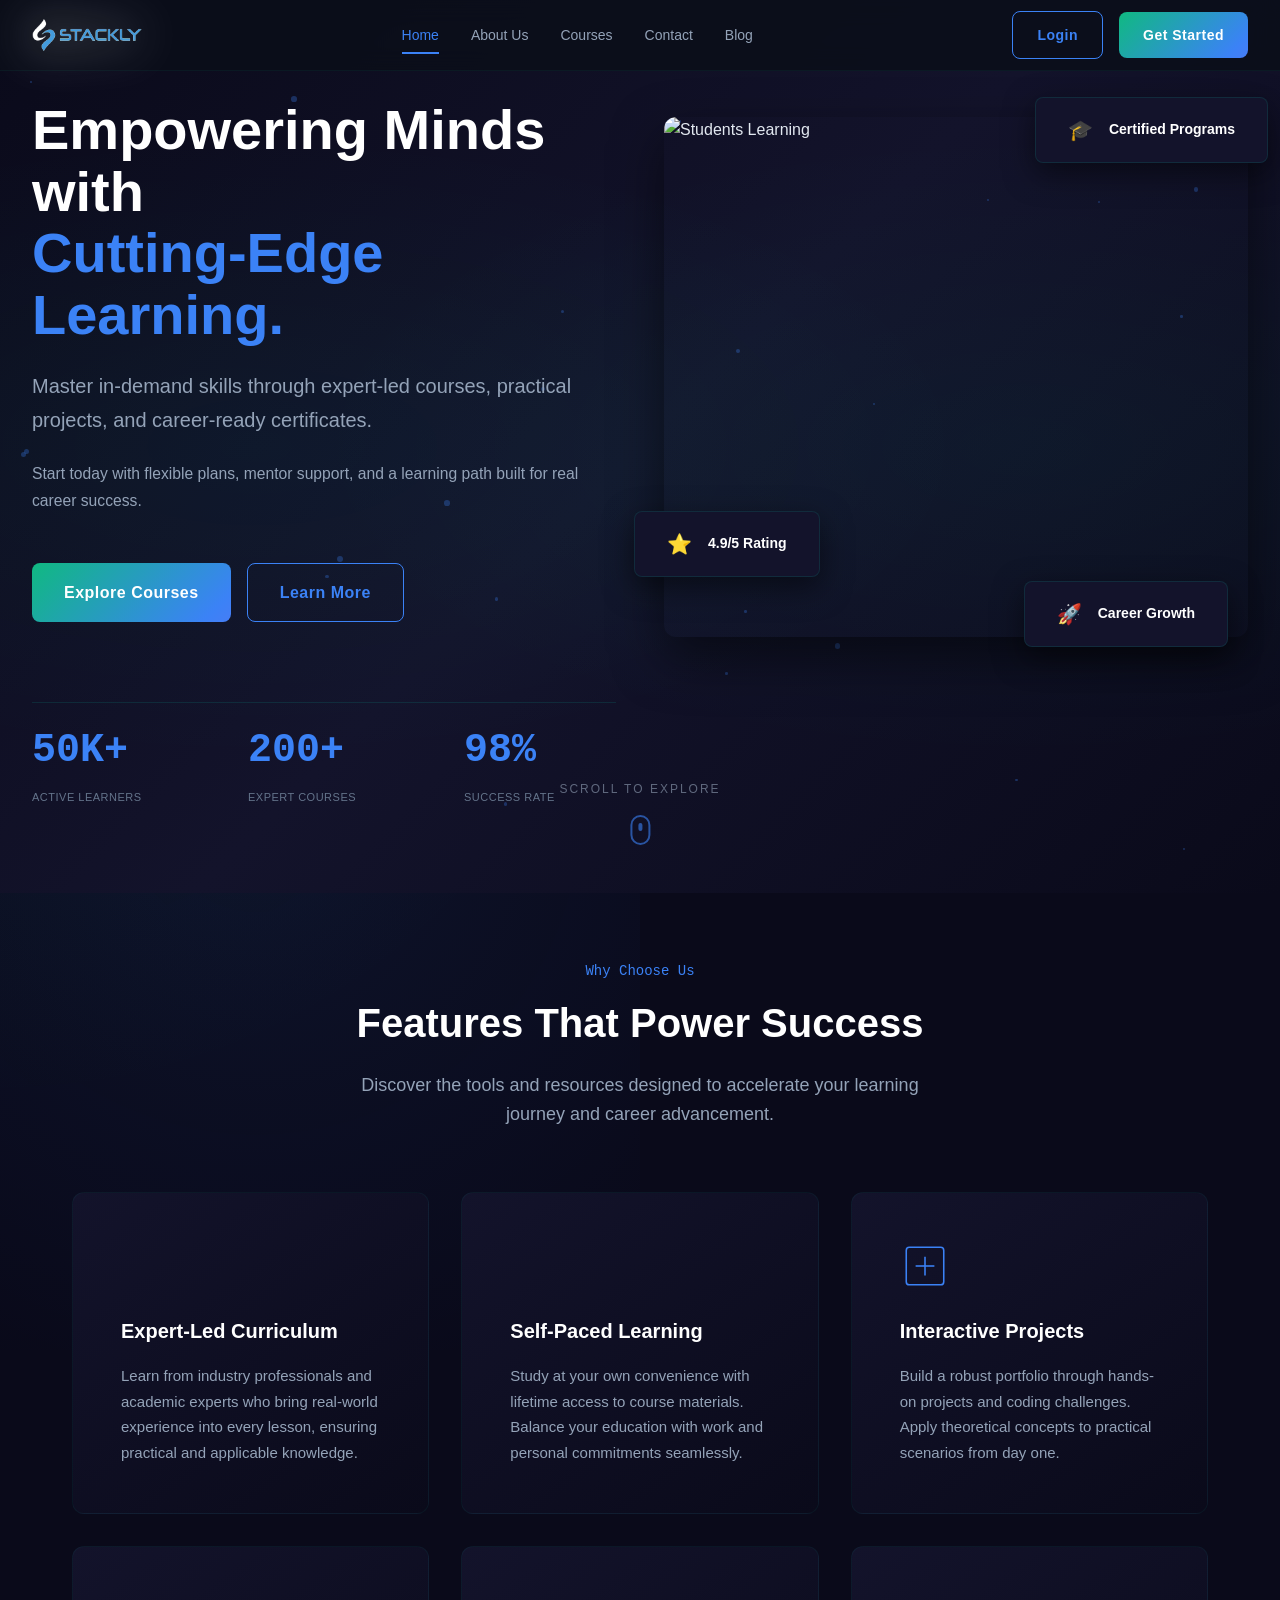
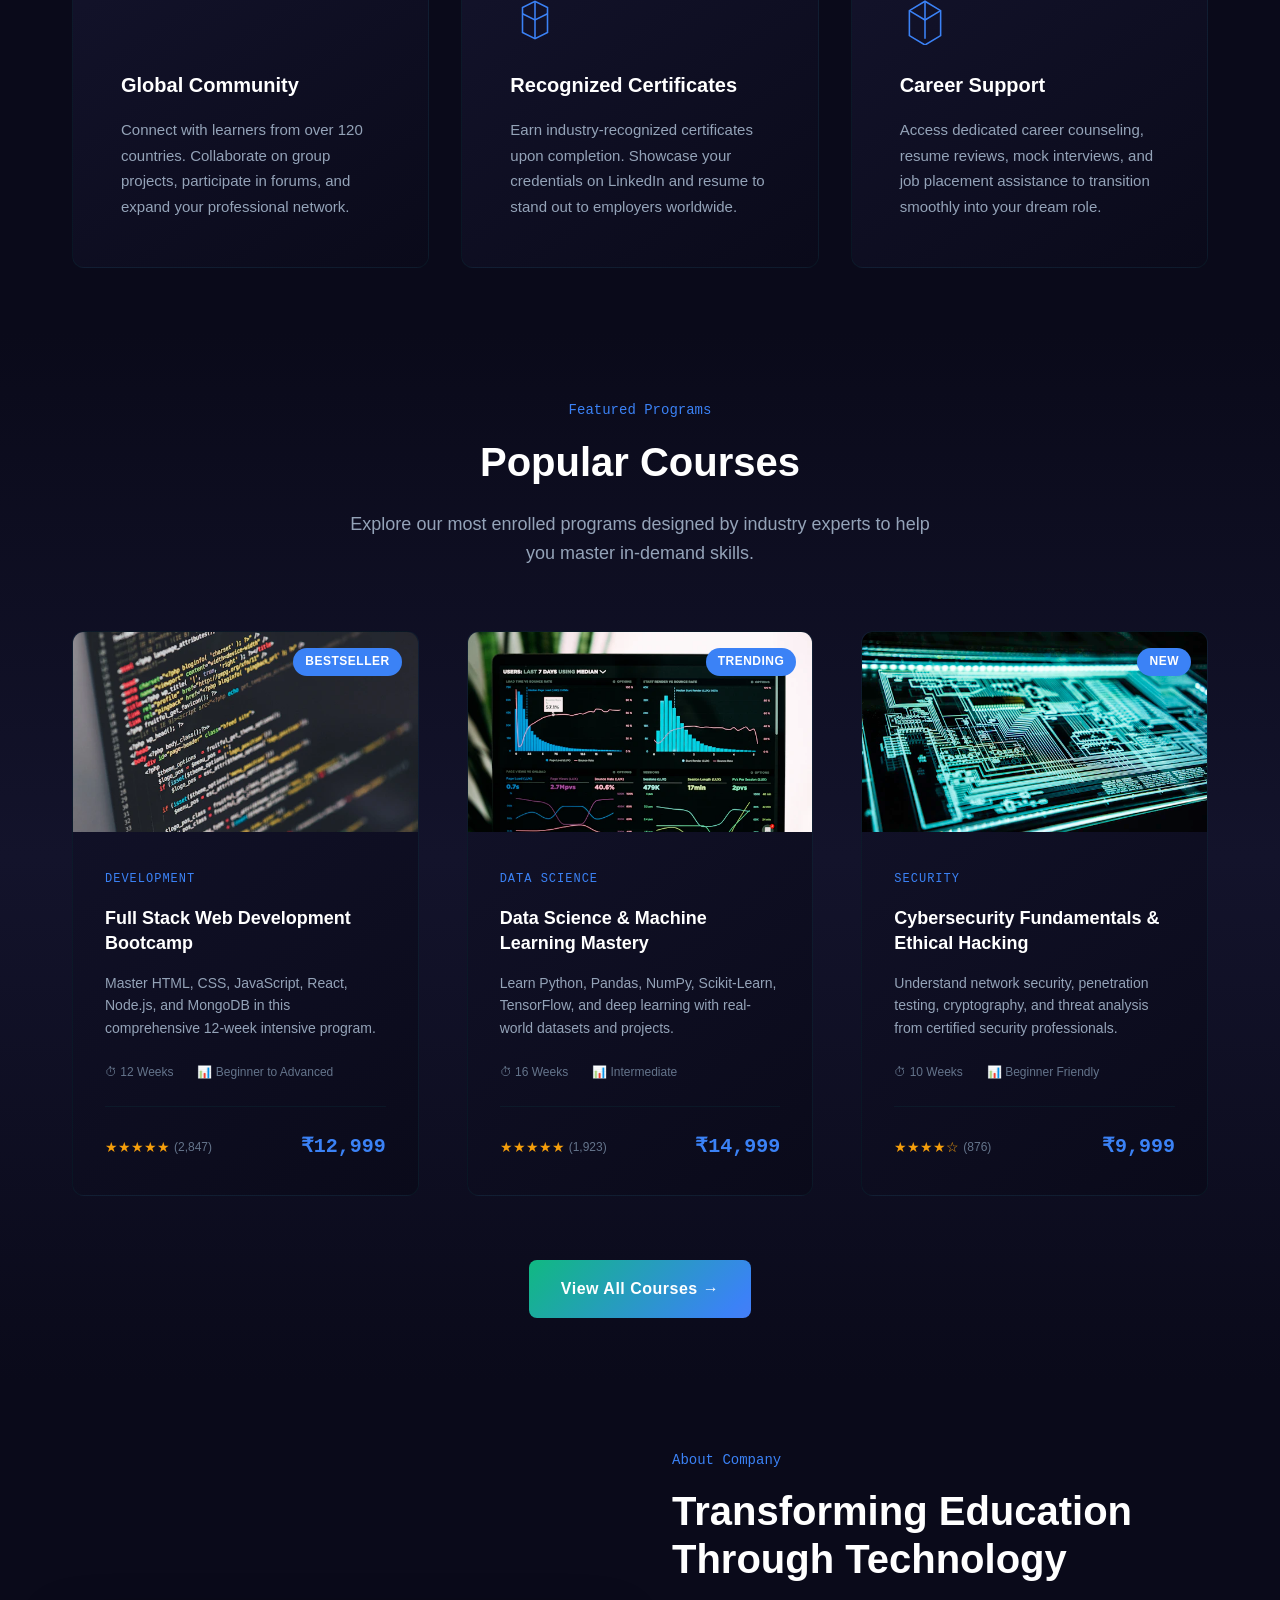
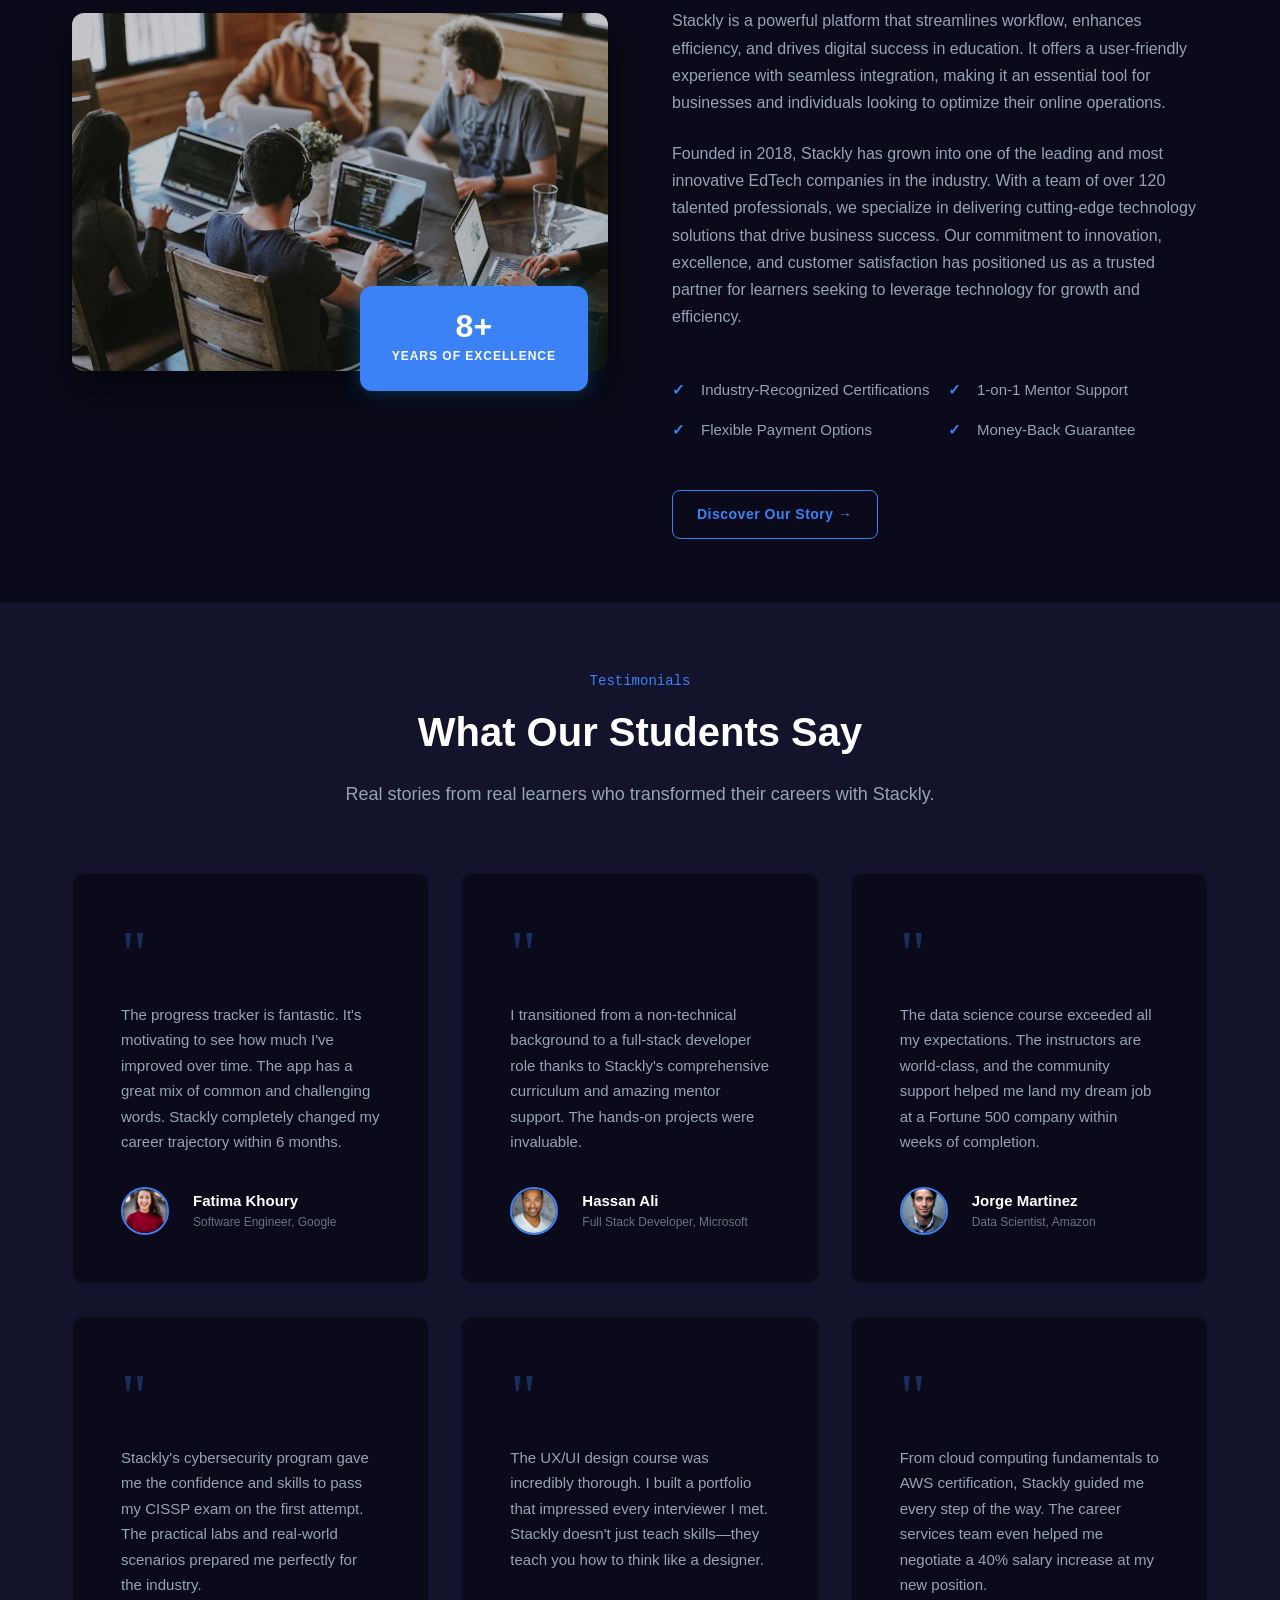
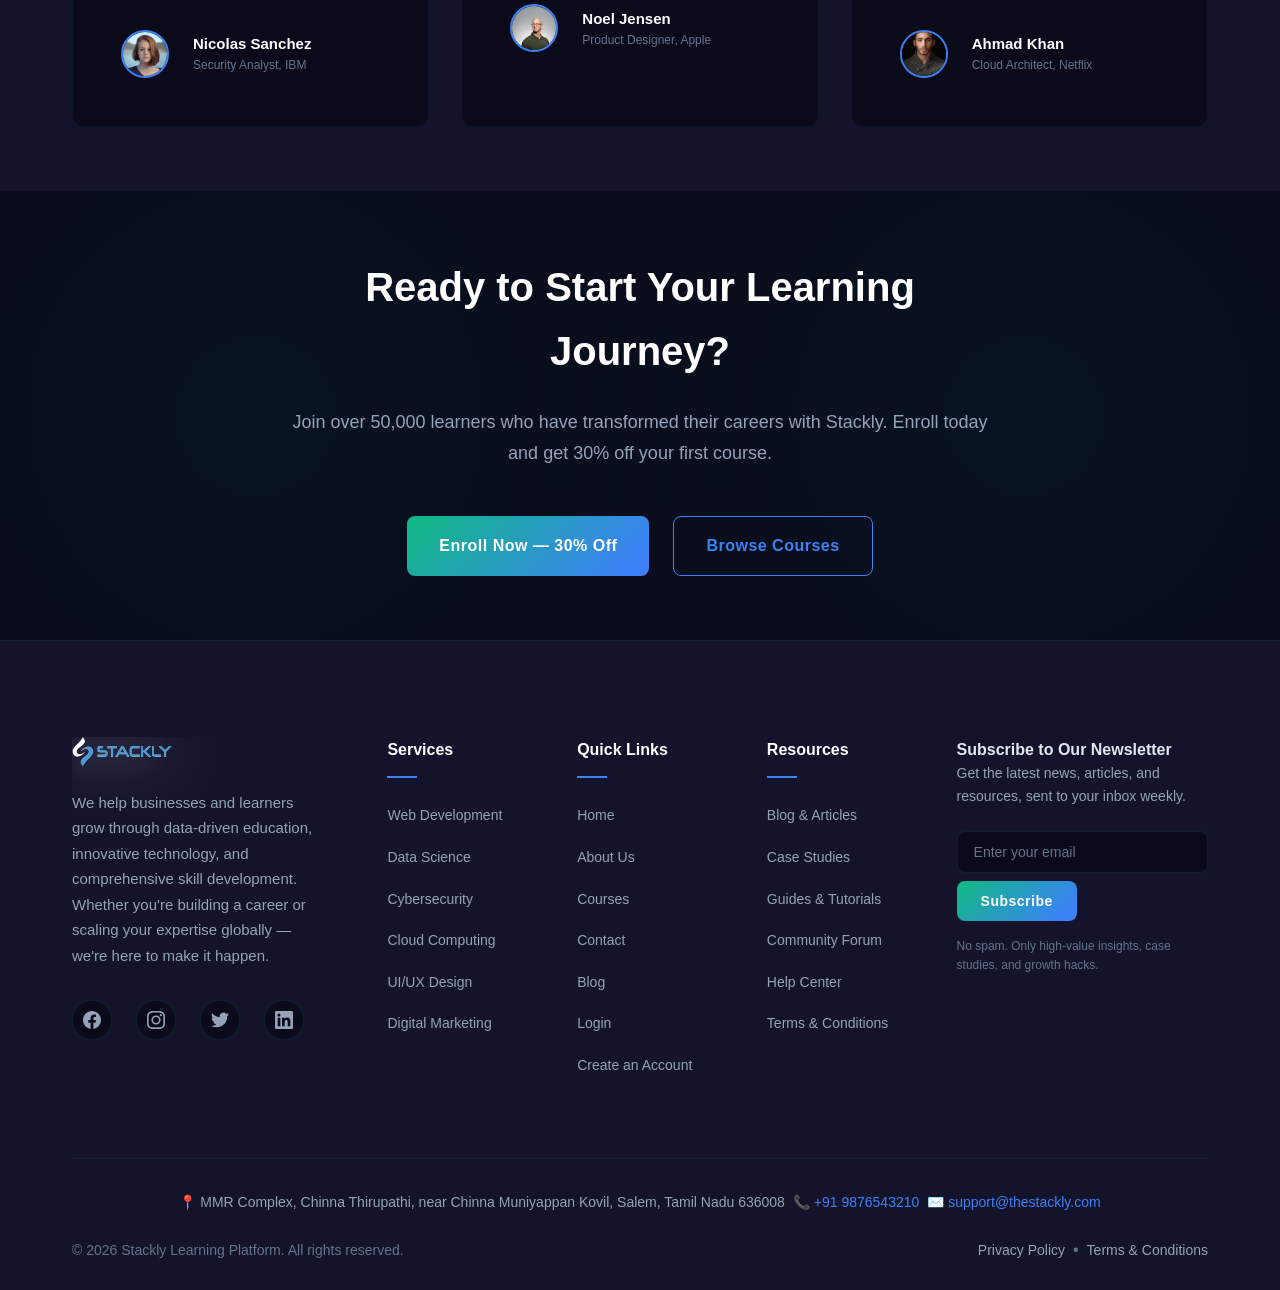
==== commit 87009362: "Add files via upload" ====
--- a/index.html
+++ b/index.html
@@ -33,32 +33,14 @@
             </div>
             
             <ul class="nav-menu">
-                <li class="nav-item has-dropdown">
-                    <a href="index.html" class="nav-link active">Home <span class="dropdown-indicator">▼</span></a>
-                    <ul class="dropdown-menu">
-                        <li><a href="index.html#hero">Intro</a></li>
-                        <li><a href="index.html#features">Features</a></li>
-                        <li><a href="index.html#courses">Popular Courses</a></li>
-                        <li><a href="index.html#testimonials">Testimonials</a></li>
-                    </ul>
+                <li class="nav-item">
+                    <a href="index.html" class="nav-link active">Home</a>
                 </li>
-                <li class="nav-item has-dropdown">
-                    <a href="about.html" class="nav-link">About Us <span class="dropdown-indicator">▼</span></a>
-                    <ul class="dropdown-menu">
-                        <li><a href="about.html#mission">Our Mission</a></li>
-                        <li><a href="about.html#timeline">Growth Timeline</a></li>
-                        <li><a href="about.html#team">Our Team</a></li>
-                    </ul>
+                <li class="nav-item">
+                    <a href="about.html" class="nav-link">About Us</a>
                 </li>
-                <li class="nav-item has-dropdown">
-                    <a href="courses.html" class="nav-link">Courses <span class="dropdown-indicator">▼</span></a>
-                    <ul class="dropdown-menu">
-                        <li><a href="courses.html">All Courses</a></li>
-                        <li><a href="404.html">Web Development</a></li>
-                        <li><a href="404.html">Data Science</a></li>
-                        <li><a href="404.html">Cybersecurity</a></li>
-                        <li><a href="404.html">UI/UX Design</a></li>
-                    </ul>
+                <li class="nav-item">
+                    <a href="courses.html" class="nav-link">Courses</a>
                 </li>
                 <li class="nav-item"><a href="contact.html" class="nav-link">Contact</a></li>
                 <li class="nav-item"><a href="blog.html" class="nav-link">Blog</a></li>
@@ -118,30 +100,19 @@
                     <span class="title-line accent">Cutting-Edge Learning.</span>
                 </h1>
                 <p class="hero-description">
-                    We are a forward-thinking e-learning platform specializing in innovative educational technology solutions that drive personal and professional transformation. From software development to data science, we deliver tailored courses to enhance efficiency, streamline skill acquisition, and foster growth for learners of all levels.
+                    Master in-demand skills through expert-led courses, practical projects, and career-ready certificates.
+                </p>
+                <p class="hero-subtext">
+                    Start today with flexible plans, mentor support, and a learning path built for real career success.
                 </p>
                 <div class="hero-cta-group">
                     <a href="courses.html" class="btn btn-primary btn-large">Explore Courses</a>
                     <a href="about.html" class="btn btn-outline btn-large">Learn More</a>
                 </div>
-                <div class="hero-stats">
-                    <div class="stat-item">
-                        <span class="stat-number">50K+</span>
-                        <span class="stat-label">Active Learners</span>
-                    </div>
-                    <div class="stat-item">
-                        <span class="stat-number">200+</span>
-                        <span class="stat-label">Expert Courses</span>
-                    </div>
-                    <div class="stat-item">
-                        <span class="stat-number">98%</span>
-                        <span class="stat-label">Success Rate</span>
-                    </div>
-                </div>
             </div>
             <div class="hero-visual">
                 <div class="hero-image-container" id="hero-tilt">
-                    <img src="assets/img_37.webp" alt="Students Learning" class="hero-main-image" loading="lazy">
+                    <img src="assets/img_266.webp" alt="Students Learning" class="hero-main-image" loading="lazy">
                     <div class="floating-card card-1">
                         <span class="card-icon">🎓</span>
                         <span class="card-text">Certified Programs</span>
@@ -156,7 +127,22 @@
                     </div>
                 </div>
             </div>
-        </div>
+            <div class="hero-stats">
+                <div class="stat-item">
+                    <span class="stat-number">50K+</span>
+                    <span class="stat-label">Active Learners</span>
+                </div>
+                <div class="stat-item">
+                    <span class="stat-number">200+</span>
+                    <span class="stat-label">Expert Courses</span>
+                </div>
+                <div class="stat-item">
+                    <span class="stat-number">98%</span>
+                    <span class="stat-label">Success Rate</span>
+                </div>
+            </div>
+        </div>
+    </div>
         <div class="hero-scroll-indicator">
             <span class="scroll-text">Scroll to explore</span>
             <div class="scroll-arrow"></div>
@@ -518,12 +504,13 @@
                 <div class="footer-links-col">
                     <h4 class="footer-col-title">Quick Links</h4>
                     <ul class="footer-links">
+                        <li><a href="index.html">Home</a></li>
                         <li><a href="about.html">About Us</a></li>
-                        <li><a href="courses.html">All Courses</a></li>
+                        <li><a href="courses.html">Courses</a></li>
                         <li><a href="contact.html">Contact</a></li>
-                        <li><a href="login.html">Student Login</a></li>
-                        <li><a href="signup.html">Become an Instructor</a></li>
-                        <li><a href="404.html">Privacy Policy</a></li>
+                        <li><a href="blog.html">Blog</a></li>
+                        <li><a href="login.html">Login</a></li>
+                        <li><a href="signup.html">Create an Account</a></li>
                     </ul>
                 </div>
                 
--- a/style.css
+++ b/style.css
@@ -77,6 +77,14 @@
     min-height: 100vh;
 }
 
+section {
+    scroll-margin-top: calc(70px + var(--space-sm));
+}
+
+@media (max-width: 767px) {
+    section { scroll-margin-top: calc(64px + var(--space-sm)); }
+}
+
 @keyframes orbMove {
     0% { transform: scale(1) translate(0, 0); }
     33% { transform: scale(1.2) translate(50px, -50px); }
@@ -748,11 +756,11 @@
 
 .hero-section {
     position: relative;
-    min-height: 100vh;
+    min-height: 68vh;
     display: flex;
     align-items: center;
     overflow: hidden;
-    padding-top: 70px;
+    padding: 35px 0 25px;
 }
 
 .hero-bg-layer {
@@ -815,25 +823,41 @@
     z-index: 2;
     display: grid;
     grid-template-columns: 1fr;
-    gap: var(--space-2xl);
-    align-items: center;
-    padding: var(--space-2xl) var(--space-lg);
+    gap: var(--space-xl);
+    align-items: center;
+    padding: var(--space-xl) var(--space-lg);
     max-width: 1400px;
     margin: 0 auto;
     width: 100%;
 }
 
+@media (min-width: 900px) {
+    .hero-content {
+        grid-template-columns: 1fr 1fr;
+        padding: var(--space-2xl) var(--space-lg);
+        gap: var(--space-xl);
+    }
+}
+
 .hero-text {
-    max-width: 600px;
+    max-width: 620px;
 }
 
 .hero-title {
-    font-size: clamp(2rem, 5vw, 3.5rem);
+    font-size: clamp(1.9rem, 4.5vw, 3rem);
     font-weight: 700;
     line-height: 1.1;
     margin-bottom: var(--space-md);
 }
 
+.hero-subtext {
+    color: var(--text-secondary);
+    font-size: 0.98rem;
+    line-height: 1.7;
+    margin-bottom: var(--space-xl);
+    max-width: 100%;
+}
+
 .title-line {
     display: block;
     color: var(--text-white);
@@ -845,24 +869,24 @@
 
 .hero-description {
     color: var(--text-secondary);
-    font-size: 1.125rem;
+    font-size: 1rem;
     line-height: 1.7;
-    margin-bottom: var(--space-xl);
-    max-width: 540px;
+    margin-bottom: var(--space-md);
+    max-width: 100%;
 }
 
 .hero-cta-group {
     display: flex;
     flex-wrap: wrap;
-    gap: var(--space-md);
-    margin-bottom: var(--space-2xl);
+    gap: var(--space-sm);
+    margin-bottom: var(--space-lg);
 }
 
 .hero-stats {
     display: grid;
     grid-template-columns: repeat(3, 1fr);
-    gap: var(--space-lg);
-    padding-top: var(--space-xl);
+    gap: var(--space-md);
+    padding-top: var(--space-sm);
     border-top: 1px solid rgba(0, 255, 204, 0.1);
 }
 
@@ -895,7 +919,7 @@
 .hero-image-container {
     position: relative;
     width: 100%;
-    max-width: 500px;
+    max-width: 760px;
     transition: transform 0.1s ease-out;
     transform-style: preserve-3d;
     perspective: 1000px;
@@ -907,6 +931,7 @@
     width: 100%;
     height: auto;
     object-fit: cover;
+    min-height: 520px;
 }
 
 .floating-card {
@@ -1683,8 +1708,8 @@
 
 .page-hero {
     position: relative;
-    padding: calc(70px + var(--space-3xl)) 0 var(--space-3xl);
-    min-height: 400px;
+    padding: 3.5rem 0 2rem;
+    min-height: 320px;
     display: flex;
     align-items: center;
     overflow: hidden;
@@ -1708,20 +1733,22 @@
     position: relative;
     z-index: 1;
     text-align: center;
+    max-width: 760px;
+    margin: 0 auto;
 }
 
 .page-hero-title {
-    font-size: clamp(2rem, 5vw, 3.5rem);
+    font-size: clamp(1.9rem, 4.5vw, 3rem);
     font-weight: 700;
     color: var(--text-white);
-    margin-bottom: var(--space-md);
+    margin-bottom: 0.85rem;
 }
 
 .page-hero-desc {
     color: var(--text-secondary);
-    font-size: 1.125rem;
-    max-width: 600px;
-    margin: 0 auto var(--space-lg);
+    font-size: 1rem;
+    max-width: 520px;
+    margin: 0 auto 1rem;
     line-height: 1.7;
 }
 
@@ -1750,7 +1777,7 @@
 }
 
 .mission-section {
-    padding: var(--space-3xl) 0;
+    padding: calc(var(--space-3xl) + 1.5rem) 0 var(--space-3xl);
 }
 
 .mission-grid {
@@ -1758,6 +1785,12 @@
     grid-template-columns: 1fr;
     gap: var(--space-2xl);
     align-items: center;
+}
+
+@media (min-width: 768px) {
+    .mission-grid {
+        grid-template-columns: 1fr 1fr;
+    }
 }
 
 .mission-text {
@@ -1805,11 +1838,15 @@
 
 .mission-visual {
     position: relative;
+    max-width: 760px;
+    margin: 0 auto;
 }
 
 .mission-img {
     border-radius: var(--radius-lg);
     width: 100%;
+    min-height: 520px;
+    object-fit: cover;
     box-shadow: var(--shadow-lg);
 }
 
@@ -2166,7 +2203,7 @@
 }
 
 .categories-section {
-    padding: var(--space-2xl) 0;
+    padding: calc(var(--space-2xl) + 1.5rem) 0;
 }
 
 .categories-grid {
@@ -2757,17 +2794,15 @@
     gap: var(--space-sm);
 }
 
-.social-icon-mini {
-    width: 32px;
-    height: 32px;
-    display: flex;
-    align-items: center;
-    justify-content: center;
-    border-radius: var(--radius-full);
-    background: var(--dark-base);
-    color: var(--text-secondary);
-    transition: all var(--transition-base);
-}
+    @media (max-width: 767px) {
+        .contact-bar-item:nth-child(2),
+        .contact-bar-item:nth-child(3),
+        .mobile-contact-info p:nth-of-type(1),
+        .mobile-contact-info p:nth-of-type(2) {
+            display: none !important;
+        }
+    }
+
 
 .social-icon-mini:hover {
     color: var(--cyan);
@@ -2775,7 +2810,7 @@
 }
 
 .contact-main-section {
-    padding: var(--space-3xl) 0;
+    padding: var(--space-xl) 0 var(--space-3xl);
 }
 
 .contact-grid {
@@ -6162,7 +6197,7 @@
     }
     .hero-cta-group .btn { width: 100%; justify-content: center; }
     .hero-stats { grid-template-columns: repeat(3, 1fr); gap: var(--space-md); }
-    .hero-visual { display: none; }
+    .hero-visual { display: block; }
     .floating-card { display: none; }
 }
 @media (max-width: 480px) {
@@ -6924,19 +6959,21 @@
 .mission-visual {
     position: relative;
     width: 100%;
-    
-    padding-bottom: 60px;
+    max-width: 760px;
+    margin: 0 auto;
+    padding-bottom: 40px;
 }
 
 @media (min-width: 1024px) {
     .mission-visual {
-        padding-bottom: 40px;
+        padding-bottom: 30px;
     }
 }
 
 .mission-img {
     width: 100%;
-    height: auto;
+    min-height: 520px;
+    object-fit: cover;
     border-radius: var(--radius-lg);
     display: block;
 }
@@ -8282,7 +8319,7 @@
 }
 
 .input-wrap.mobile-input-wrap .mobile-prefix {
-    left: 1rem !important;
+    left: 2.8rem !important;
     position: absolute !important;
     background: transparent !important;
     border: none !important;
@@ -8291,7 +8328,7 @@
     padding: 0 !important;
 }
 .input-wrap.mobile-input-wrap .form-input.mobile-input {
-    padding-left: 3rem !important;
+    padding-left: 5.2rem !important;
     border-radius: var(--radius-md) !important;
     height: auto !important;
 }
@@ -8594,4 +8631,468 @@
         padding: 2.5rem 0 !important;
         margin-bottom: 2rem !important;
     }
+}
+/* =============================================
+   COMPREHENSIVE MOBILE & LAYOUT FIXES
+   ============================================= */
+
+/* --- NAV: Remove dropdown arrow indicator --- */
+.nav-item:not(.has-dropdown) .dropdown-indicator {
+    display: none;
+}
+
+/* --- HERO: Mobile stacked, desktop side-by-side --- */
+@media (max-width: 899px) {
+    .hero-section {
+        min-height: auto;
+        padding-top: 70px;
+    }
+    .hero-content {
+        grid-template-columns: 1fr !important;
+        padding: 2.5rem 1.25rem 2rem !important;
+        gap: 2rem !important;
+        text-align: center;
+    }
+    .hero-text {
+        max-width: 100%;
+        order: 1;
+    }
+    .hero-visual {
+        display: block;
+        order: 2;
+        width: 100%;
+    }
+    .hero-stats {
+        order: 3;
+    }
+    .hero-image-container {
+        max-width: 100%;
+    }
+    .hero-main-image {
+        width: 100%;
+        max-height: 200px;
+        min-height: unset;
+        height: auto;
+        object-fit: contain;
+        border-radius: var(--radius-lg);
+    }
+    .hero-title {
+        font-size: clamp(1.65rem, 7vw, 2.3rem);
+        margin-bottom: 0.85rem;
+    }
+    .hero-description {
+        font-size: 0.95rem;
+        margin-bottom: 1.25rem;
+    }
+    .hero-subtext {
+        font-size: 0.92rem;
+        margin-bottom: 1.5rem;
+    }
+    .hero-cta-group {
+        justify-content: center;
+        gap: 0.75rem;
+        margin-bottom: 1.75rem;
+    }
+    .hero-stats {
+        grid-template-columns: repeat(3, 1fr);
+        gap: 1rem;
+        padding-top: 1.25rem;
+    }
+    .stat-number {
+        font-size: 1.25rem;
+    }
+    .stat-label {
+        font-size: 0.7rem;
+    }
+    .card-1, .card-2, .card-3 {
+        display: none;
+    }
+    .hero-scroll-indicator {
+        display: none;
+    }
+}
+
+@media (max-width: 480px) {
+    .hero-content {
+        padding: 2rem 1rem 1.5rem !important;
+    }
+    .hero-title {
+        font-size: 1.6rem;
+    }
+    .hero-stats {
+        grid-template-columns: repeat(3, 1fr);
+        gap: 0.75rem;
+    }
+    .hero-main-image {
+        max-height: 180px;
+        height: auto;
+        object-fit: contain;
+    }
+}
+
+/* --- ALL SECTIONS: Consistent padding --- */
+.features-section,
+.courses-preview-section,
+.about-preview-section,
+.testimonials-section,
+.cta-section,
+.vision-section,
+.timeline-section,
+.team-section,
+.blog-section,
+.contact-section {
+    padding: 4rem 0;
+}
+
+.mission-section {
+    padding-top: calc(2rem + 70px);
+}
+
+@media (max-width: 767px) {
+    .features-section,
+    .courses-preview-section,
+    .about-preview-section,
+    .testimonials-section,
+    .cta-section,
+    .vision-section,
+    .timeline-section,
+    .team-section {
+        padding: 2.5rem 0 !important;
+    }
+    .mission-section {
+        padding-top: calc(2.5rem + 70px) !important;
+        padding-bottom: 2.5rem !important;
+    }
+
+    .section-header {
+        margin-bottom: 1.75rem;
+    }
+
+    .section-title {
+        font-size: 1.5rem !important;
+    }
+
+    .section-subtitle {
+        font-size: 0.95rem;
+    }
+}
+
+/* --- MISSION SECTION: image proper on mobile --- */
+@media (max-width: 767px) {
+    .mission-grid {
+        grid-template-columns: 1fr !important;
+        gap: 1.5rem !important;
+    }
+    .mission-visual {
+        order: 2;
+    }
+    .mission-img {
+        height: 240px !important;
+        min-height: unset !important;
+        object-fit: cover;
+    }
+    .mission-stats-float {
+        position: relative !important;
+        bottom: unset !important;
+        left: unset !important;
+        right: unset !important;
+        margin-top: 0.75rem;
+        gap: 0.75rem;
+    }
+    .float-stat {
+        padding: 0.75rem;
+    }
+    .float-number {
+        font-size: 1.25rem;
+    }
+    .mission-values {
+        grid-template-columns: 1fr 1fr;
+        gap: 0.75rem;
+        margin-top: 1.25rem;
+    }
+    .value-card {
+        padding: 1rem;
+    }
+    .value-icon {
+        font-size: 1.5rem;
+        margin-bottom: 0.5rem;
+    }
+    .value-card h4 {
+        font-size: 0.9rem;
+    }
+    .value-card p {
+        font-size: 0.8rem;
+    }
+    .mission-text {
+        font-size: 0.95rem;
+    }
+    .categories-section .section-header {
+        display: flex;
+        flex-direction: column;
+        align-items: center;
+        gap: 0.5rem;
+    }
+    .categories-section .section-tag {
+        order: 1;
+    }
+    .categories-section .section-title {
+        order: 2;
+    }
+    .contact-bar-item:nth-last-child(2),
+    .contact-bar-social {
+        display: none !important;
+    }
+}
+
+@media (max-width: 360px) {
+    .mission-values {
+        grid-template-columns: 1fr;
+    }
+}
+
+/* --- FEATURES GRID --- */
+@media (max-width: 767px) {
+    .features-grid {
+        grid-template-columns: 1fr !important;
+        gap: 1rem;
+    }
+    .feature-card {
+        padding: 1.25rem !important;
+    }
+}
+
+@media (min-width: 480px) and (max-width: 767px) {
+    .features-grid {
+        grid-template-columns: 1fr 1fr !important;
+    }
+}
+
+/* --- COURSES GRID --- */
+@media (max-width: 767px) {
+    .courses-preview-grid {
+        grid-template-columns: 1fr !important;
+        gap: 1.25rem;
+    }
+    .course-preview-card {
+        max-width: 100%;
+    }
+    .course-thumb {
+        height: 180px;
+        object-fit: cover;
+    }
+}
+
+/* --- ABOUT PREVIEW --- */
+@media (max-width: 767px) {
+    .about-preview-grid {
+        grid-template-columns: 1fr !important;
+        gap: 1.5rem;
+    }
+    .about-preview-image {
+        order: -1;
+    }
+    .about-img {
+        height: 240px;
+        object-fit: cover;
+        width: 100%;
+        border-radius: var(--radius-lg);
+    }
+    .experience-badge {
+        bottom: 1rem;
+        right: 1rem;
+    }
+    .about-text {
+        font-size: 0.95rem;
+    }
+    .about-highlights {
+        gap: 0.5rem;
+    }
+}
+
+/* --- TESTIMONIALS --- */
+@media (max-width: 767px) {
+    .testimonials-grid {
+        grid-template-columns: 1fr !important;
+        gap: 1rem;
+    }
+    .testimonial-text {
+        font-size: 0.9rem;
+    }
+}
+
+/* --- CTA SECTION --- */
+@media (max-width: 767px) {
+    .cta-title {
+        font-size: 1.5rem !important;
+    }
+    .cta-desc {
+        font-size: 0.95rem;
+    }
+    .cta-buttons {
+        flex-direction: column;
+        align-items: center;
+        gap: 0.75rem;
+    }
+    .cta-buttons .btn {
+        width: 100%;
+        max-width: 300px;
+        justify-content: center;
+    }
+}
+
+/* --- FOOTER --- */
+@media (max-width: 767px) {
+    .footer-grid {
+        grid-template-columns: 1fr !important;
+        gap: 2rem;
+    }
+    .footer-contact-bar {
+        flex-direction: column;
+        gap: 0.5rem;
+        font-size: 0.85rem;
+    }
+    .footer-copyright {
+        flex-direction: column;
+        text-align: center;
+        gap: 0.5rem;
+    }
+    .footer-desc {
+        font-size: 0.9rem;
+    }
+}
+
+/* --- NAV MOBILE --- */
+@media (max-width: 768px) {
+    .nav-menu {
+        display: none !important;
+    }
+    .nav-actions {
+        display: none !important;
+    }
+    .hamburger-btn {
+        display: flex !important;
+    }
+    .navbar {
+        padding: 0 1rem !important;
+    }
+}
+
+/* --- BUTTONS MOBILE --- */
+@media (max-width: 480px) {
+    .btn-large {
+        padding: 0.75rem 1.25rem !important;
+        font-size: 0.875rem !important;
+    }
+}
+
+/* --- PAGE HERO --- */
+@media (max-width: 767px) {
+    .page-hero {
+        padding: 5rem 0 2.5rem !important;
+        min-height: auto !important;
+    }
+    .page-hero-title {
+        font-size: 1.75rem !important;
+    }
+    .page-hero-desc {
+        font-size: 0.95rem;
+    }
+}
+
+/* --- VISION PILLARS --- */
+@media (max-width: 767px) {
+    .vision-pillars {
+        grid-template-columns: 1fr !important;
+        gap: 1rem;
+    }
+    .vision-text {
+        font-size: 0.95rem;
+    }
+}
+
+/* --- TIMELINE MOBILE --- */
+@media (max-width: 767px) {
+    .timeline-item.right,
+    .timeline-item.left {
+        flex-direction: column !important;
+        padding-left: 1.5rem;
+        padding-right: 0 !important;
+    }
+    .timeline-line {
+        left: 20px !important;
+    }
+    .timeline-dot {
+        left: 10px !important;
+    }
+    .timeline-card {
+        margin-left: 0 !important;
+        width: 100% !important;
+        padding-left: 2.25rem;
+    }
+}
+
+/* --- TEAM GRID --- */
+@media (max-width: 480px) {
+    .team-grid {
+        grid-template-columns: 1fr 1fr !important;
+        gap: 1rem;
+    }
+    .team-name {
+        font-size: 0.9rem;
+    }
+    .team-role {
+        font-size: 0.75rem;
+    }
+    .team-bio {
+        font-size: 0.8rem;
+    }
+}
+
+@media (max-width: 360px) {
+    .team-grid {
+        grid-template-columns: 1fr !important;
+    }
+}
+
+/* --- AUTH PAGES MOBILE --- */
+@media (max-width: 767px) {
+    .auth-container {
+        flex-direction: column !important;
+        min-height: 100vh;
+    }
+    .auth-visual {
+        display: none !important;
+    }
+    .auth-form-section {
+        width: 100% !important;
+        padding: 1.5rem 1rem 2rem !important;
+    }
+    .auth-form-wrap {
+        max-width: 100% !important;
+        width: 100%;
+    }
+    .form-row {
+        flex-direction: column !important;
+        gap: 0 !important;
+    }
+    .role-selector {
+        gap: 0.75rem;
+    }
+    .social-login {
+        gap: 0.75rem;
+    }
+    .social-btn {
+        font-size: 0.85rem;
+        padding: 0.6rem 1rem !important;
+    }
+}
+
+/* Ensure no horizontal scroll anywhere */
+* {
+    max-width: 100%;
+}
+
+img, video, iframe {
+    max-width: 100%;
+    height: auto;
 }
